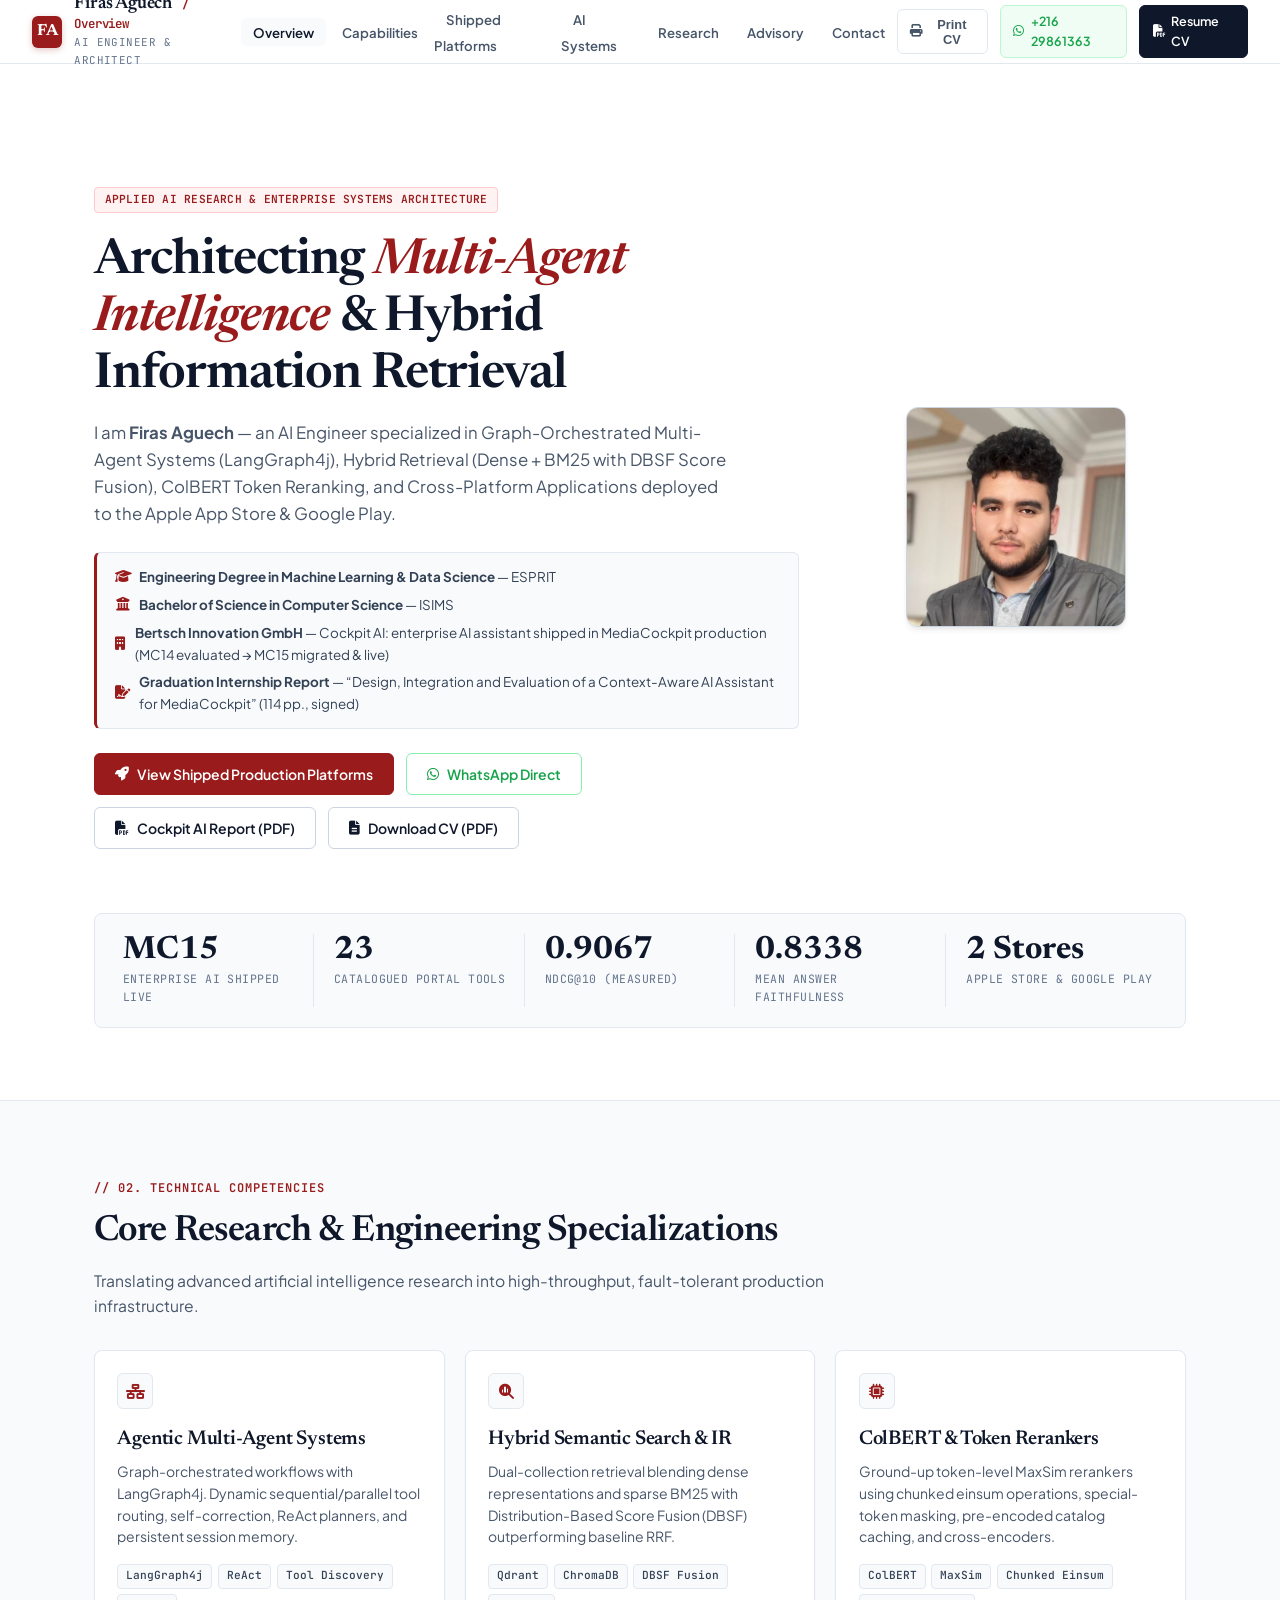
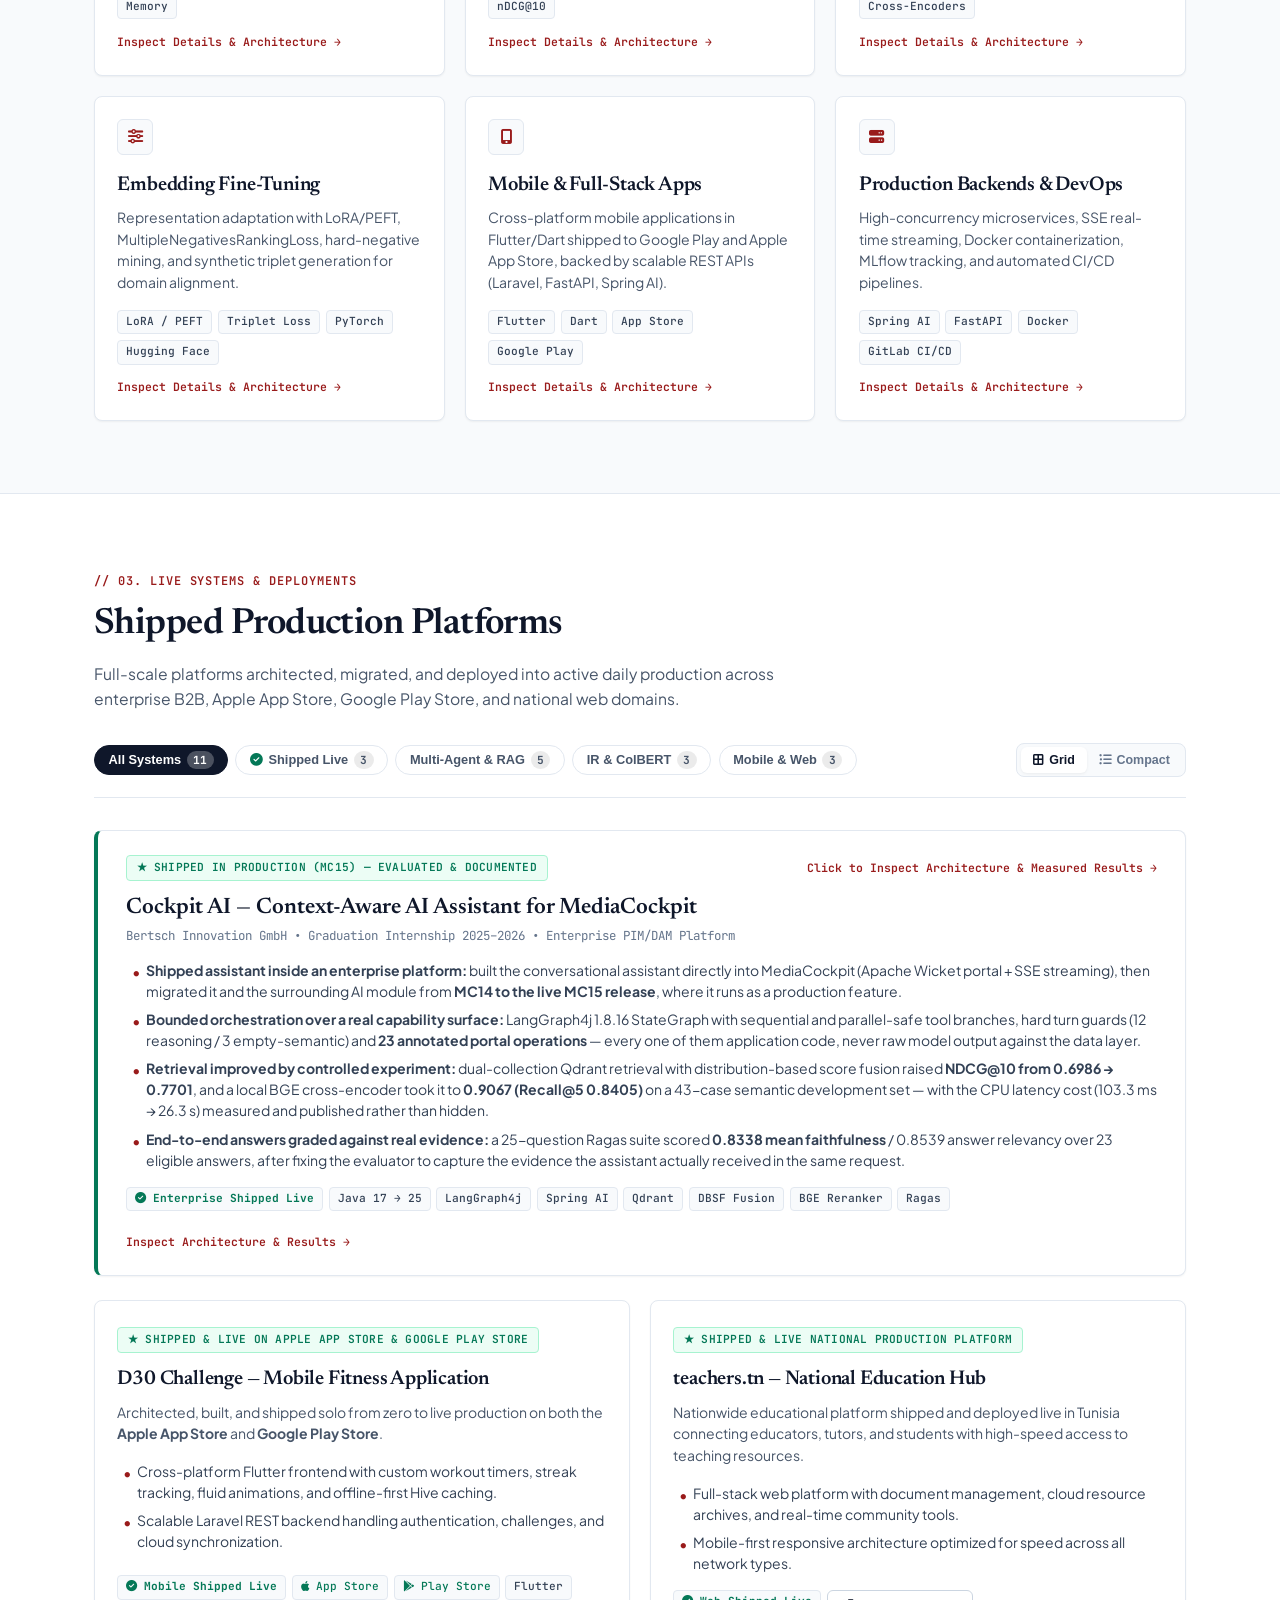
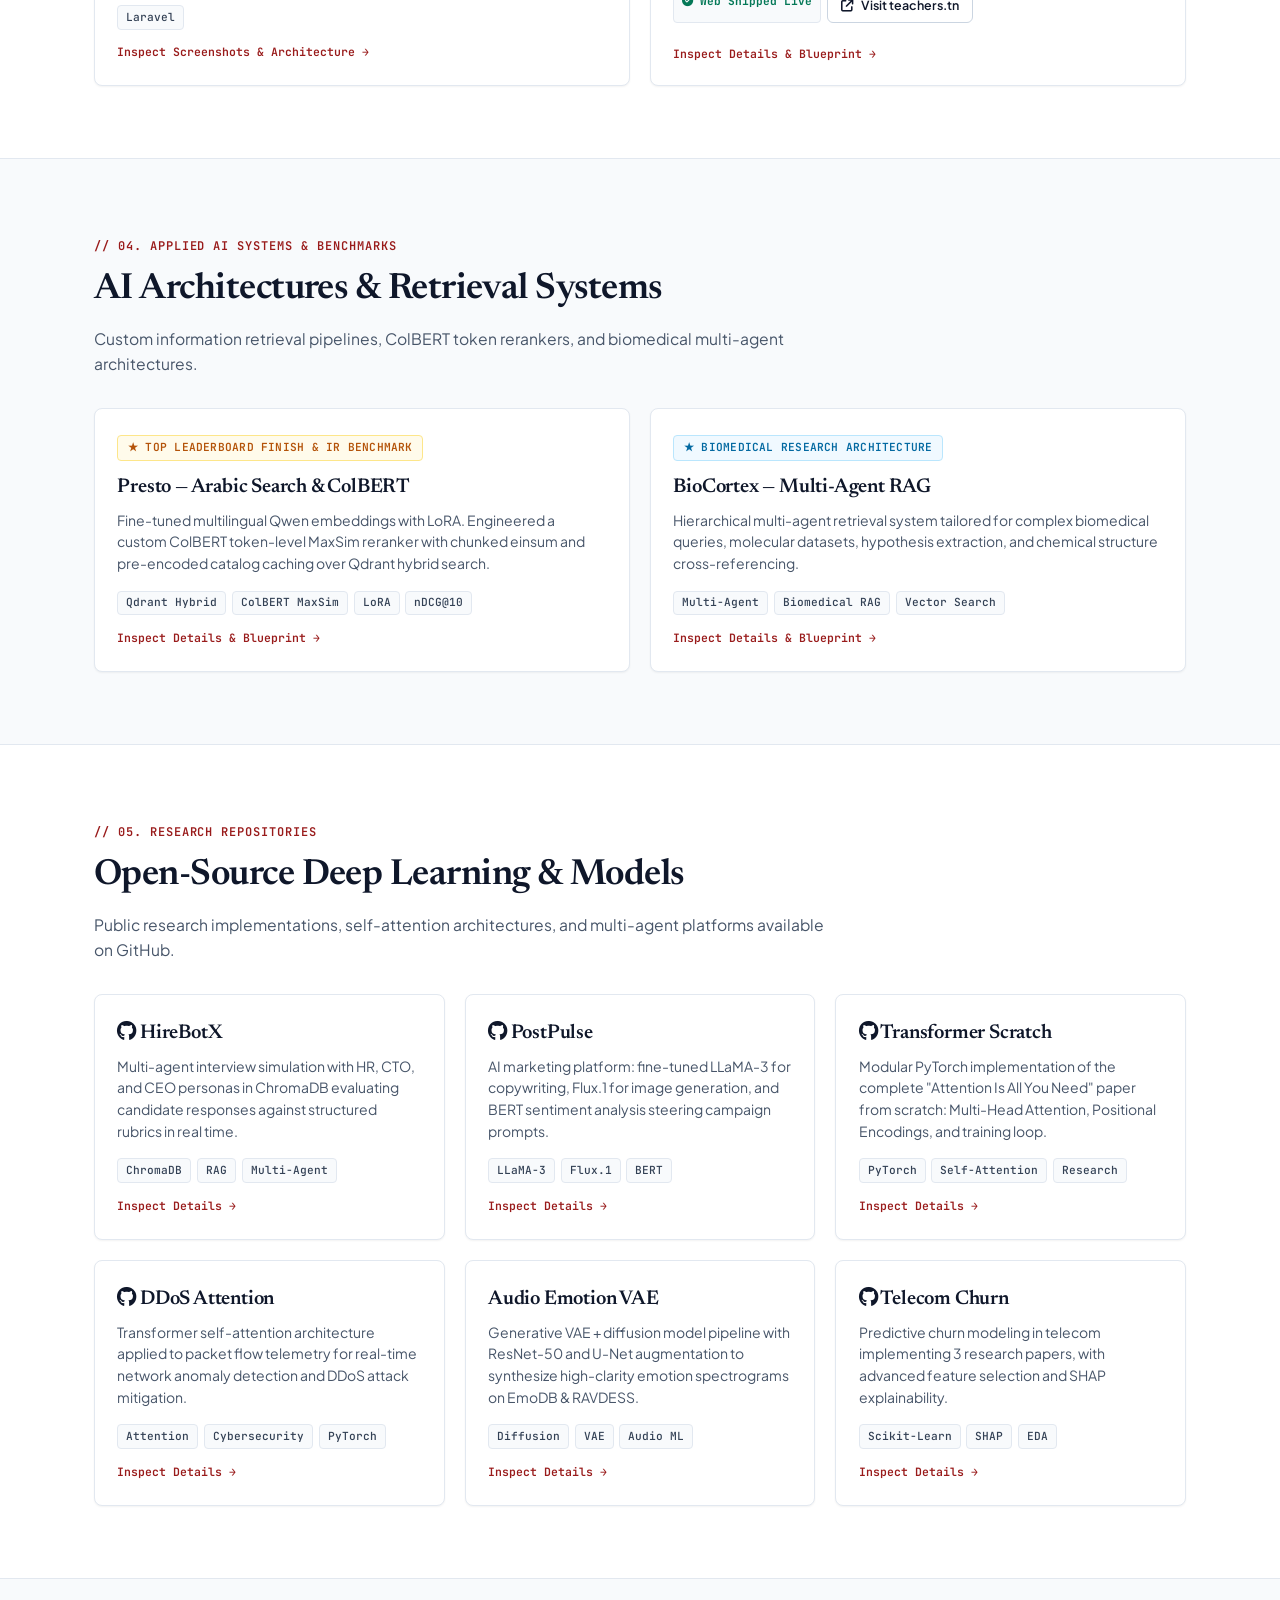
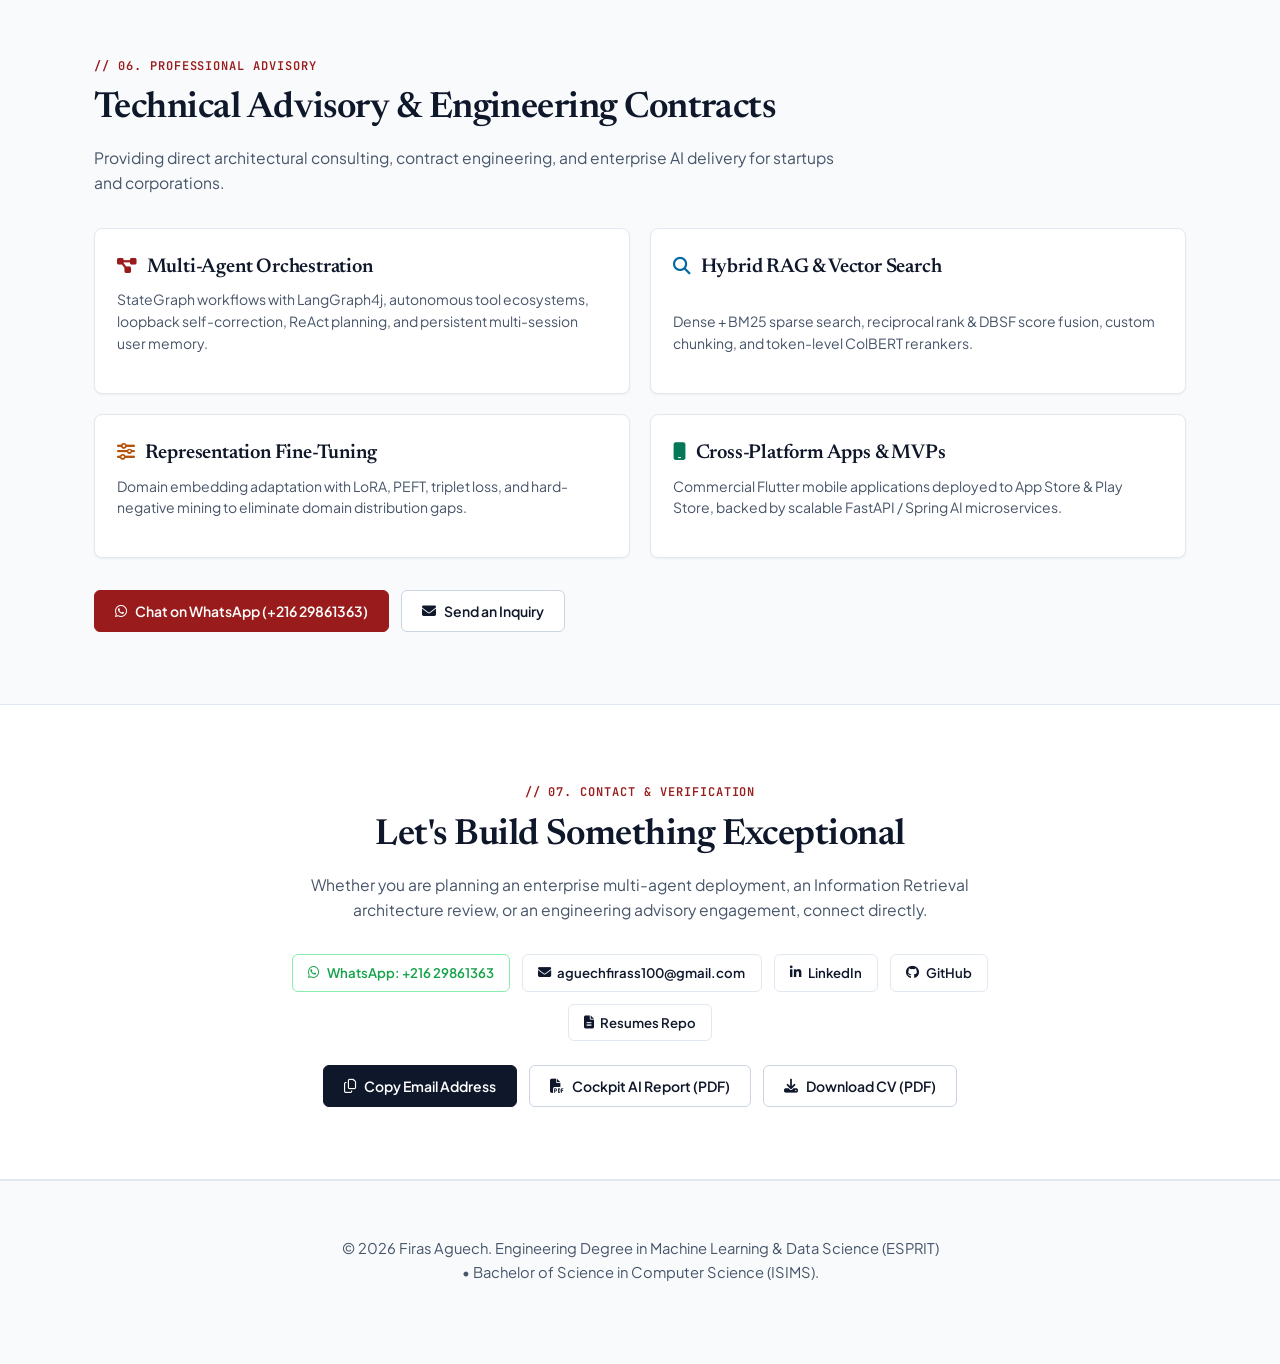
==== index.html @ 3d977f3e "Rebuild Cockpit AI case study from the signed graduation report Replace unsupported marketing claims" ====
<!DOCTYPE html>
<html lang="en">
<head>
  <meta charset="UTF-8">
  <meta name="viewport" content="width=device-width, initial-scale=1.0">
  <title>Firas Aguech — AI Engineer & System Architect | Machine Learning & RAG</title>
  <meta name="description" content="AI Engineer specialized in Graph-Orchestrated Multi-Agent Architectures (LangGraph4j), Dense + Sparse Hybrid Search with DBSF, ColBERT Token Reranking, and Production Mobile & Web Systems.">
  <link rel="icon" href="assets/img/me.jpg" type="image/jpeg">

  <!-- Typography: Newsreader (Editorial Serif), Plus Jakarta Sans (Clean Modern Sans), JetBrains Mono (Precision Code) -->
  <link rel="preconnect" href="https://fonts.googleapis.com">
  <link rel="preconnect" href="https://fonts.gstatic.com" crossorigin>
  <link href="https://fonts.googleapis.com/css2?family=JetBrains+Mono:wght@400;500;600;700&family=Newsreader:ital,opsz,wght@0,6..72,400;0,6..72,500;0,6..72,600;0,6..72,700;1,6..72,400;1,6..72,600&family=Plus+Jakarta+Sans:wght@400;500;600;700;800&display=swap" rel="stylesheet">

  <!-- Font Awesome Icons -->
  <link rel="stylesheet" href="https://cdnjs.cloudflare.com/ajax/libs/font-awesome/6.5.1/css/all.min.css">

  <style>
    :root {
      --bg-base: #ffffff;
      --bg-surface: #f8fafc;
      --bg-card: #ffffff;
      --bg-card-hover: #f1f5f9;
      --border-subtle: #e2e8f0;
      --border-strong: #cbd5e1;
      --accent-crimson: #991b1b;       /* Deep Crimson Accent */
      --accent-crimson-subtle: #fef2f2;
      --accent-gold: #b45309;          /* Scholarly Amber / Gold */
      --accent-gold-subtle: #fffbeb;
      --accent-blue: #0369a1;          /* Research Blue */
      --accent-blue-subtle: #f0f9ff;
      --accent-emerald: #047857;       /* Production Live Emerald */
      --accent-emerald-subtle: #ecfdf5;
      --whatsapp: #16a34a;
      --text-primary: #0f172a;         /* High-contrast deep slate */
      --text-secondary: #475569;
      --text-muted: #64748b;
      --text-dim: #94a3b8;
      --font-serif: 'Newsreader', Georgia, 'Times New Roman', serif;
      --font-sans: 'Plus Jakarta Sans', -apple-system, BlinkMacSystemFont, sans-serif;
      --font-mono: 'JetBrains Mono', monospace;
      --shadow-sm: 0 1px 2px 0 rgba(0, 0, 0, 0.05);
      --shadow-md: 0 4px 6px -1px rgba(0, 0, 0, 0.07), 0 2px 4px -1px rgba(0, 0, 0, 0.04);
      --shadow-lg: 0 10px 15px -3px rgba(0, 0, 0, 0.08), 0 4px 6px -2px rgba(0, 0, 0, 0.04);
      --shadow-modal: 0 25px 50px -12px rgba(0, 0, 0, 0.25);
    }

    /* Reset & Standard Professional Cursor */
    *, *::before, *::after {
      box-sizing: border-box;
      margin: 0;
      padding: 0;
    }

    html {
      scroll-behavior: smooth;
      background-color: var(--bg-base);
    }

    body {
      background-color: var(--bg-base);
      color: var(--text-primary);
      font-family: var(--font-sans);
      line-height: 1.6;
      -webkit-font-smoothing: antialiased;
      overflow-x: hidden;
    }

    /* Sticky Minimalist Institutional Header */
    .site-header {
      position: sticky;
      top: 0;
      left: 0;
      right: 0;
      height: 64px;
      z-index: 1000;
      background: rgba(255, 255, 255, 0.94);
      backdrop-filter: blur(12px);
      border-bottom: 1px solid var(--border-subtle);
      display: flex;
      align-items: center;
      justify-content: space-between;
      padding: 0 2rem;
    }

    .brand-link {
      display: flex;
      align-items: center;
      gap: 0.75rem;
      text-decoration: none;
      color: var(--text-primary);
    }

    .brand-crest {
      width: 32px;
      height: 32px;
      border-radius: 6px;
      background: var(--accent-crimson);
      color: #ffffff;
      display: flex;
      align-items: center;
      justify-content: center;
      font-family: var(--font-serif);
      font-weight: 700;
      font-size: 1rem;
      box-shadow: 0 2px 6px rgba(153, 27, 27, 0.25);
    }

    .brand-text {
      display: flex;
      flex-direction: column;
    }

    .brand-name {
      font-family: var(--font-serif);
      font-size: 1.15rem;
      font-weight: 600;
      color: var(--text-primary);
      letter-spacing: -0.01em;
      line-height: 1.1;
    }

    .brand-sub {
      font-family: var(--font-mono);
      font-size: 0.68rem;
      color: var(--text-muted);
      letter-spacing: 0.04em;
      text-transform: uppercase;
    }

    .site-nav {
      display: flex;
      align-items: center;
      gap: 0.25rem;
      list-style: none;
    }

    .nav-item a {
      color: var(--text-secondary);
      text-decoration: none;
      font-size: 0.825rem;
      font-weight: 600;
      padding: 0.35rem 0.75rem;
      border-radius: 6px;
      transition: all 0.15s ease;
    }

    .nav-item a:hover {
      color: var(--text-primary);
      background: var(--bg-surface);
    }

    .header-actions {
      display: flex;
      align-items: center;
      gap: 0.75rem;
    }

    .btn-header-wa {
      display: inline-flex;
      align-items: center;
      gap: 0.4rem;
      padding: 0.35rem 0.8rem;
      background: #f0fdf4;
      color: var(--whatsapp);
      border: 1px solid #bbf7d0;
      border-radius: 6px;
      font-size: 0.78rem;
      font-weight: 600;
      text-decoration: none;
      transition: all 0.15s ease;
    }

    .btn-header-wa:hover {
      background: var(--whatsapp);
      color: #ffffff;
    }

    .btn-header-cv {
      display: inline-flex;
      align-items: center;
      gap: 0.4rem;
      padding: 0.35rem 0.8rem;
      background: #0f172a;
      color: #ffffff;
      border: 1px solid #0f172a;
      border-radius: 6px;
      font-size: 0.78rem;
      font-weight: 600;
      text-decoration: none;
      transition: all 0.15s ease;
    }

    .btn-header-cv:hover {
      background: #1e293b;
    }

    /* Content Layout Container */
    .container {
      width: 100%;
      max-width: 1140px;
      margin: 0 auto;
      padding: 0 1.5rem;
    }

    .section-spacing {
      padding: 4.5rem 0;
      border-bottom: 1px solid var(--border-subtle);
    }

    /* Section Typography */
    .section-eyebrow {
      font-family: var(--font-mono);
      font-size: 0.75rem;
      font-weight: 600;
      color: var(--accent-crimson);
      text-transform: uppercase;
      letter-spacing: 0.08em;
      margin-bottom: 0.35rem;
      display: inline-block;
    }

    .section-title {
      font-family: var(--font-serif);
      font-size: 2.25rem;
      font-weight: 600;
      color: var(--text-primary);
      margin-bottom: 0.4rem;
      letter-spacing: -0.015em;
    }

    .section-desc {
      color: var(--text-secondary);
      font-size: 0.98rem;
      max-width: 740px;
      line-height: 1.6;
      margin-bottom: 2rem;
    }

    /* Buttons */
    .btn {
      display: inline-flex;
      align-items: center;
      gap: 0.5rem;
      padding: 0.55rem 1.25rem;
      border-radius: 6px;
      font-family: var(--font-sans);
      font-size: 0.875rem;
      font-weight: 600;
      text-decoration: none;
      cursor: pointer;
      transition: all 0.15s ease;
      border: 1px solid transparent;
    }

    .btn-primary {
      background: #0f172a;
      color: #ffffff;
      border-color: #0f172a;
    }

    .btn-primary:hover {
      background: #1e293b;
    }

    .btn-crimson {
      background: var(--accent-crimson);
      color: #ffffff;
      border-color: var(--accent-crimson);
    }

    .btn-crimson:hover {
      background: #7f1d1d;
    }

    .btn-outline {
      background: #ffffff;
      color: var(--text-primary);
      border-color: var(--border-strong);
    }

    .btn-outline:hover {
      background: var(--bg-surface);
      border-color: #94a3b8;
    }

    /* Badges */
    .badge {
      display: inline-flex;
      align-items: center;
      gap: 0.35rem;
      padding: 0.2rem 0.6rem;
      border-radius: 4px;
      font-family: var(--font-mono);
      font-size: 0.7rem;
      font-weight: 600;
      letter-spacing: 0.02em;
    }

    .badge-emerald {
      background: var(--accent-emerald-subtle);
      color: var(--accent-emerald);
      border: 1px solid #a7f3d0;
    }

    .badge-crimson {
      background: var(--accent-crimson-subtle);
      color: var(--accent-crimson);
      border: 1px solid #fecaca;
    }

    .badge-gold {
      background: var(--accent-gold-subtle);
      color: var(--accent-gold);
      border: 1px solid #fde68a;
    }

    .badge-blue {
      background: var(--accent-blue-subtle);
      color: var(--accent-blue);
      border: 1px solid #bae6fd;
    }

    /* Pills / Tags */
    .pill-list {
      display: flex;
      flex-wrap: wrap;
      gap: 0.35rem;
    }

    .pill {
      font-family: var(--font-mono);
      font-size: 0.7rem;
      font-weight: 500;
      padding: 0.15rem 0.5rem;
      background: var(--bg-surface);
      border: 1px solid var(--border-subtle);
      border-radius: 4px;
      color: #334155;
    }

    /* Hero Section */
    .hero-grid {
      display: grid;
      grid-template-columns: 1.35fr 0.65fr;
      gap: 3rem;
      align-items: center;
      padding: 3rem 0 2rem;
    }

    .hero-h1 {
      font-family: var(--font-serif);
      font-size: 3.1rem;
      font-weight: 600;
      color: var(--text-primary);
      line-height: 1.15;
      letter-spacing: -0.02em;
      margin: 0.75rem 0 1rem;
    }

    .hero-h1 .serif-accent {
      color: var(--accent-crimson);
      font-style: italic;
    }

    .hero-lead {
      color: var(--text-secondary);
      font-size: 1.05rem;
      line-height: 1.6;
      margin-bottom: 1.5rem;
      max-width: 640px;
    }

    .credentials-card {
      background: var(--bg-surface);
      border: 1px solid var(--border-subtle);
      border-left: 3px solid var(--accent-crimson);
      border-radius: 6px;
      padding: 0.85rem 1.15rem;
      margin-bottom: 1.5rem;
      display: flex;
      flex-direction: column;
      gap: 0.4rem;
    }

    .credential-row {
      display: flex;
      align-items: center;
      gap: 0.6rem;
      font-size: 0.84rem;
      color: #334155;
    }

    .credential-row i {
      color: var(--accent-crimson);
      width: 14px;
      text-align: center;
    }

    .hero-avatar-box {
      width: 220px;
      height: 220px;
      margin: 0 auto;
      border-radius: 12px;
      overflow: hidden;
      border: 1px solid var(--border-strong);
      box-shadow: var(--shadow-md);
      background: var(--bg-surface);
    }

    .hero-avatar-img {
      width: 100%;
      height: 100%;
      object-fit: cover;
    }

    /* Stats Dashboard */
    .stats-dashboard {
      display: grid;
      grid-template-columns: repeat(5, 1fr);
      gap: 1.25rem;
      background: var(--bg-surface);
      border: 1px solid var(--border-subtle);
      border-radius: 8px;
      padding: 1.25rem 1.75rem;
      margin-top: 2rem;
    }

    .stat-item {
      border-right: 1px solid var(--border-subtle);
      padding-right: 1rem;
    }

    .stat-item:last-child {
      border-right: none;
      padding-right: 0;
    }

    .stat-number {
      font-family: var(--font-serif);
      font-size: 2rem;
      font-weight: 700;
      color: var(--text-primary);
      line-height: 1;
      margin-bottom: 0.25rem;
    }

    .stat-label {
      font-family: var(--font-mono);
      font-size: 0.72rem;
      color: var(--text-muted);
      text-transform: uppercase;
      letter-spacing: 0.04em;
    }

    /* Grids */
    .grid-3 {
      display: grid;
      grid-template-columns: repeat(3, 1fr);
      gap: 1.25rem;
    }

    .grid-2 {
      display: grid;
      grid-template-columns: repeat(2, 1fr);
      gap: 1.25rem;
    }

    /* Cards */
    .card {
      background: var(--bg-card);
      border: 1px solid var(--border-subtle);
      border-radius: 8px;
      padding: 1.4rem;
      box-shadow: var(--shadow-sm);
      display: flex;
      flex-direction: column;
      justify-content: space-between;
      transition: border-color 0.15s ease, box-shadow 0.15s ease;
    }

    .card.interactive {
      cursor: pointer;
    }

    .card.interactive:hover {
      border-color: var(--border-strong);
      box-shadow: var(--shadow-md);
    }

    .card-icon {
      width: 36px;
      height: 36px;
      border-radius: 6px;
      background: var(--bg-surface);
      border: 1px solid var(--border-subtle);
      color: var(--accent-crimson);
      display: flex;
      align-items: center;
      justify-content: center;
      font-size: 0.95rem;
      margin-bottom: 0.85rem;
    }

    .card-title {
      font-family: var(--font-serif);
      font-size: 1.25rem;
      font-weight: 600;
      color: var(--text-primary);
      margin-bottom: 0.4rem;
      letter-spacing: -0.01em;
    }

    .card-desc {
      color: var(--text-secondary);
      font-size: 0.875rem;
      line-height: 1.55;
      margin-bottom: 1rem;
    }

    .card-link-prompt {
      display: inline-flex;
      align-items: center;
      gap: 0.35rem;
      font-family: var(--font-mono);
      font-size: 0.72rem;
      font-weight: 600;
      color: var(--accent-crimson);
      margin-top: 0.85rem;
    }

    /* Enterprise Flagship Banner Card */
    .banner-card {
      background: var(--bg-card);
      border: 1px solid var(--border-subtle);
      border-left: 4px solid var(--accent-emerald);
      border-radius: 8px;
      padding: 1.5rem 1.75rem;
      box-shadow: var(--shadow-sm);
      margin-bottom: 1.5rem;
      transition: border-color 0.15s ease, box-shadow 0.15s ease;
    }

    .banner-card.interactive {
      cursor: pointer;
    }

    .banner-card.interactive:hover {
      border-color: var(--border-strong);
      border-left-color: var(--accent-emerald);
      box-shadow: var(--shadow-md);
    }

    .banner-header-row {
      display: flex;
      align-items: center;
      justify-content: space-between;
      flex-wrap: wrap;
      gap: 0.75rem;
      margin-bottom: 0.6rem;
    }

    .banner-h3 {
      font-family: var(--font-serif);
      font-size: 1.4rem;
      font-weight: 600;
      color: var(--text-primary);
    }

    .banner-sub {
      font-family: var(--font-mono);
      font-size: 0.78rem;
      color: var(--text-muted);
      margin-bottom: 0.85rem;
    }

    .bullet-list {
      list-style: none;
      display: flex;
      flex-direction: column;
      gap: 0.45rem;
    }

    .bullet-list li {
      position: relative;
      padding-left: 1.25rem;
      font-size: 0.875rem;
      color: #334155;
      line-height: 1.5;
    }

    .bullet-list li::before {
      content: "•";
      position: absolute;
      left: 0.35rem;
      color: var(--accent-crimson);
      font-size: 1rem;
    }

    /* Modal Backdrop & Dialog (Minimalist Clean White) */
    .modal-backdrop {
      position: fixed;
      inset: 0;
      background: rgba(15, 23, 42, 0.5);
      backdrop-filter: blur(4px);
      z-index: 10000;
      display: flex;
      align-items: center;
      justify-content: center;
      padding: 1.5rem;
      opacity: 0;
      visibility: hidden;
      pointer-events: none;
      transition: opacity 0.2s ease, visibility 0.2s;
    }

    .modal-backdrop.active {
      opacity: 1;
      visibility: visible;
      pointer-events: auto;
    }

    .modal-dialog {
      width: 100%;
      max-width: 860px;
      max-height: 88vh;
      background: #ffffff;
      border: 1px solid var(--border-strong);
      border-radius: 10px;
      box-shadow: var(--shadow-modal);
      display: flex;
      flex-direction: column;
      overflow: hidden;
      transform: scale(0.98);
      transition: transform 0.2s ease;
    }

    .modal-backdrop.active .modal-dialog {
      transform: scale(1);
    }

    .modal-header {
      padding: 1.25rem 1.75rem;
      background: var(--bg-surface);
      border-bottom: 1px solid var(--border-subtle);
      display: flex;
      align-items: flex-start;
      justify-content: space-between;
      gap: 1rem;
    }

    .modal-title {
      font-family: var(--font-serif);
      font-size: 1.5rem;
      font-weight: 600;
      color: var(--text-primary);
      line-height: 1.25;
    }

    .modal-subtitle {
      font-family: var(--font-mono);
      font-size: 0.78rem;
      color: var(--text-muted);
      margin-top: 0.25rem;
    }

    .modal-close-btn {
      width: 32px;
      height: 32px;
      border-radius: 6px;
      background: #ffffff;
      border: 1px solid var(--border-subtle);
      color: var(--text-muted);
      display: flex;
      align-items: center;
      justify-content: center;
      font-size: 1rem;
      cursor: pointer;
      transition: all 0.15s ease;
      flex-shrink: 0;
    }

    .modal-close-btn:hover {
      color: var(--text-primary);
      border-color: var(--border-strong);
    }

    .modal-body {
      padding: 1.75rem;
      overflow-y: auto;
      display: flex;
      flex-direction: column;
      gap: 1.5rem;
    }

    .modal-metrics-grid {
      display: grid;
      grid-template-columns: repeat(auto-fit, minmax(130px, 1fr));
      gap: 0.75rem;
    }

    .modal-metric-card {
      background: var(--bg-surface);
      border: 1px solid var(--border-subtle);
      border-radius: 6px;
      padding: 0.75rem 1rem;
      text-align: center;
    }

    .modal-metric-num {
      font-family: var(--font-serif);
      font-size: 1.6rem;
      font-weight: 700;
      color: var(--accent-crimson);
      margin-bottom: 0.1rem;
    }

    .modal-metric-label {
      font-family: var(--font-mono);
      font-size: 0.68rem;
      color: var(--text-muted);
      text-transform: uppercase;
      letter-spacing: 0.04em;
    }

    .modal-box {
      background: var(--bg-surface);
      border: 1px solid var(--border-subtle);
      border-radius: 6px;
      padding: 1.25rem 1.4rem;
    }

    .modal-h4 {
      font-family: var(--font-serif);
      font-size: 1.15rem;
      font-weight: 600;
      color: var(--text-primary);
      margin-bottom: 0.6rem;
      display: flex;
      align-items: center;
      gap: 0.5rem;
    }

    .modal-gallery-grid {
      display: grid;
      grid-template-columns: repeat(auto-fit, minmax(230px, 1fr));
      gap: 0.85rem;
    }

    .proto-image-card {
      background: #ffffff;
      border: 1px dashed var(--border-strong);
      border-radius: 6px;
      padding: 1rem;
      display: flex;
      flex-direction: column;
      align-items: center;
      text-align: center;
      cursor: pointer;
      transition: border-color 0.15s ease, background-color 0.15s ease;
    }

    .proto-image-card:hover {
      border-color: var(--accent-crimson);
      background: var(--bg-surface);
    }

    .proto-img-frame {
      width: 100%;
      height: 95px;
      background: var(--bg-surface);
      border: 1px solid var(--border-subtle);
      border-radius: 4px;
      display: flex;
      flex-direction: column;
      align-items: center;
      justify-content: center;
      gap: 0.4rem;
      margin-bottom: 0.6rem;
    }

    .proto-img-icon {
      font-size: 1.5rem;
      color: var(--accent-crimson);
    }

    .proto-img-title {
      font-family: var(--font-serif);
      font-size: 0.95rem;
      font-weight: 600;
      color: var(--text-primary);
      margin-bottom: 0.2rem;
    }

    .proto-img-desc {
      font-size: 0.76rem;
      color: var(--text-secondary);
      line-height: 1.45;
    }

    /* Real artifact gallery cards (shipped figures & screenshots) */
    .artifact-card {
      background: #ffffff;
      border: 1px solid var(--border-subtle);
      border-radius: 6px;
      padding: 0.75rem;
      display: flex;
      flex-direction: column;
      cursor: pointer;
      transition: border-color 0.15s ease, box-shadow 0.15s ease, transform 0.15s ease;
    }

    .artifact-card:hover {
      border-color: var(--accent-crimson);
      box-shadow: var(--shadow-md);
      transform: translateY(-2px);
    }

    .artifact-thumb {
      width: 100%;
      height: 150px;
      background: var(--bg-surface);
      border: 1px solid var(--border-subtle);
      border-radius: 4px;
      overflow: hidden;
      display: flex;
      align-items: center;
      justify-content: center;
      margin-bottom: 0.6rem;
    }

    .artifact-thumb img {
      width: 100%;
      height: 100%;
      object-fit: contain;
      object-position: top center;
      background: #ffffff;
    }

    .artifact-thumb.is-shot img {
      object-fit: cover;
      object-position: top center;
    }

    .artifact-kind {
      display: inline-block;
      font-family: var(--font-mono);
      font-size: 0.6rem;
      letter-spacing: 0.06em;
      text-transform: uppercase;
      color: var(--accent-emerald);
      border: 1px solid var(--accent-emerald);
      border-radius: 3px;
      padding: 0.05rem 0.35rem;
      margin-bottom: 0.4rem;
      align-self: flex-start;
    }

    .artifact-card .proto-img-title {
      font-size: 0.88rem;
    }

    .gallery-group-label {
      grid-column: 1 / -1;
      font-family: var(--font-mono);
      font-size: 0.66rem;
      letter-spacing: 0.1em;
      text-transform: uppercase;
      color: var(--text-muted);
      border-bottom: 1px solid var(--border-subtle);
      padding-bottom: 0.3rem;
      margin-top: 0.4rem;
    }

    /* Engagement context table */
    .case-meta-grid {
      display: grid;
      grid-template-columns: repeat(auto-fit, minmax(240px, 1fr));
      gap: 0.6rem;
    }

    .case-meta-item {
      background: #ffffff;
      border: 1px solid var(--border-subtle);
      border-left: 3px solid var(--accent-blue);
      border-radius: 4px;
      padding: 0.6rem 0.75rem;
    }

    .case-meta-item dt {
      font-family: var(--font-mono);
      font-size: 0.63rem;
      letter-spacing: 0.07em;
      text-transform: uppercase;
      color: var(--text-muted);
      margin-bottom: 0.2rem;
    }

    .case-meta-item dd {
      margin: 0;
      font-size: 0.82rem;
      color: var(--text-primary);
      line-height: 1.45;
    }

    /* Measured results table */
    .evidence-table {
      width: 100%;
      border-collapse: collapse;
      font-size: 0.78rem;
      background: #ffffff;
    }

    .evidence-table th,
    .evidence-table td {
      border: 1px solid var(--border-subtle);
      padding: 0.45rem 0.6rem;
      text-align: left;
      vertical-align: top;
    }

    .evidence-table thead th {
      background: var(--bg-surface);
      font-family: var(--font-mono);
      font-size: 0.64rem;
      letter-spacing: 0.05em;
      text-transform: uppercase;
      color: var(--text-secondary);
    }

    .evidence-table tbody tr:nth-child(even) {
      background: var(--bg-surface);
    }

    .evidence-table .num {
      font-family: var(--font-mono);
      white-space: nowrap;
      color: var(--accent-crimson);
      font-weight: 600;
    }

    .evidence-table tbody tr.is-best {
      background: var(--accent-emerald-subtle);
    }

    .evidence-table tbody tr.is-best .num {
      color: var(--accent-emerald);
    }

    .evidence-table .up {
      color: var(--accent-emerald);
      font-weight: 700;
    }

    .evidence-table .down {
      color: var(--accent-gold);
      font-weight: 700;
    }

    .evidence-note {
      font-size: 0.74rem;
      color: var(--text-muted);
      font-family: var(--font-mono);
      margin-top: 0.5rem;
      line-height: 1.5;
    }

    /* Trade-offs / open limits */
    .tradeoff-list {
      list-style: none;
      padding: 0;
      margin: 0;
      display: flex;
      flex-direction: column;
      gap: 0.55rem;
    }

    .tradeoff-list li {
      background: #ffffff;
      border: 1px solid var(--border-subtle);
      border-left: 3px solid var(--accent-gold);
      border-radius: 4px;
      padding: 0.55rem 0.7rem;
      font-size: 0.8rem;
      line-height: 1.5;
      color: var(--text-secondary);
    }

    .tradeoff-list li strong {
      color: var(--text-primary);
    }

    .modal-actions-row {
      display: flex;
      flex-wrap: wrap;
      gap: 0.75rem;
      align-items: center;
      padding-top: 0.5rem;
      border-top: 1px solid var(--border-subtle);
    }

    /* Lightbox Modal for Blueprint Previews */
    .lightbox-backdrop {
      position: fixed;
      inset: 0;
      background: rgba(15, 23, 42, 0.65);
      backdrop-filter: blur(4px);
      z-index: 11000;
      display: flex;
      align-items: center;
      justify-content: center;
      padding: 1.5rem;
      opacity: 0;
      visibility: hidden;
      pointer-events: none;
      transition: opacity 0.2s ease, visibility 0.2s;
    }

    .lightbox-backdrop.active {
      opacity: 1;
      visibility: visible;
      pointer-events: auto;
    }

    .lightbox-dialog {
      width: 100%;
      max-width: 650px;
      background: #ffffff;
      border: 1px solid var(--border-strong);
      border-radius: 10px;
      box-shadow: var(--shadow-modal);
      padding: 1.5rem;
      display: flex;
      flex-direction: column;
      gap: 1rem;
    }

    .lightbox-placeholder {
      width: 100%;
      height: 240px;
      background: var(--bg-surface);
      border: 1px dashed var(--border-strong);
      border-radius: 6px;
      display: flex;
      flex-direction: column;
      align-items: center;
      justify-content: center;
      text-align: center;
      padding: 1.5rem;
      gap: 0.65rem;
    }

    /* Lightbox media for shipped artifacts */
    .lightbox-media {
      width: 100%;
      max-height: 68vh;
      overflow: auto;
      background: var(--bg-surface);
      border: 1px solid var(--border-subtle);
      border-radius: 6px;
      padding: 0.5rem;
      text-align: center;
    }

    .lightbox-media img {
      max-width: 100%;
      height: auto;
      display: block;
      margin: 0 auto;
      background: #ffffff;
    }

    /* Toast Notification */
    #copy-toast {
      visibility: hidden;
      background: #0f172a;
      color: #ffffff;
      box-shadow: var(--shadow-lg);
      text-align: center;
      border-radius: 6px;
      padding: 10px 18px;
      position: fixed;
      z-index: 12000;
      bottom: 25px;
      left: 50%;
      transform: translateX(-50%);
      font-family: var(--font-mono);
      font-size: 0.8rem;
      font-weight: 500;
      opacity: 0;
      transition: opacity 0.2s ease, visibility 0.2s;
    }

    #copy-toast.show {
      visibility: visible;
      opacity: 1;
    }

    /* Footer */
    .site-footer {
      padding: 3.5rem 0;
      background: var(--bg-surface);
      border-top: 1px solid var(--border-subtle);
      text-align: center;
    }

    .footer-bio {
      color: var(--text-secondary);
      font-size: 0.92rem;
      max-width: 600px;
      margin: 0 auto 1.5rem;
    }

    .social-links {
      display: flex;
      justify-content: center;
      flex-wrap: wrap;
      gap: 0.75rem;
      margin-bottom: 1.5rem;
    }

    .social-btn {
      display: inline-flex;
      align-items: center;
      gap: 0.4rem;
      padding: 0.45rem 0.95rem;
      background: #ffffff;
      border: 1px solid var(--border-subtle);
      border-radius: 6px;
      color: var(--text-primary);
      text-decoration: none;
      font-size: 0.825rem;
      font-weight: 600;
      transition: all 0.15s ease;
    }

    .social-btn:hover {
      border-color: var(--border-strong);
      background: var(--bg-surface);
    }

    /* Responsive */
    @media (max-width: 1024px) {
      .hero-grid { grid-template-columns: 1fr; text-align: center; gap: 2rem; }
      .hero-lead { margin: 0 auto 1.5rem; }
      .credentials-card { text-align: left; max-width: 500px; margin: 0 auto 1.5rem; }
      .grid-3 { grid-template-columns: repeat(2, 1fr); }
      .site-nav { display: none; }
    }

    @media (max-width: 640px) {
      .hero-h1 { font-size: 2.2rem; }
      .grid-3, .grid-2 { grid-template-columns: 1fr; }
      .stats-dashboard { grid-template-columns: repeat(2, 1fr); }
      .stat-item { border-right: none; border-bottom: 1px solid var(--border-subtle); padding-bottom: 0.75rem; }
      .stat-item:nth-child(odd):not(:last-child) { border-bottom: 1px solid var(--border-subtle); }
      .stat-item:nth-child(5) { grid-column: 1 / -1; border-bottom: none; }
      .site-header { padding: 0 1rem; }
      .modal-dialog { max-height: 94vh; }
      .modal-header { padding: 1rem 1.25rem; }
      .modal-body { padding: 1.25rem 1rem; }
    }
  
    /* Accessible Focus Rings (WCAG 2.2 AA) */
    :focus-visible {
      outline: 2px solid var(--accent-crimson);
      outline-offset: 3px;
    }

    /* Hairline Scroll Progress Bar */
    #scroll-progress-bar {
      position: fixed;
      top: 64px;
      left: 0;
      height: 2.5px;
      background: var(--accent-crimson);
      width: 0%;
      z-index: 999;
      transition: width 0.08s linear;
      pointer-events: none;
    }

    /* Dynamic Header Breadcrumb */
    .header-crumb {
      font-family: var(--font-mono);
      font-size: 0.78rem;
      color: var(--accent-crimson);
      font-weight: 600;
      margin-left: 0.4rem;
      transition: opacity 0.2s ease, transform 0.2s ease;
      letter-spacing: -0.2px;
    }

    /* Header Print Button */
    .btn-header-print {
      display: inline-flex;
      align-items: center;
      gap: 0.35rem;
      padding: 0.4rem 0.75rem;
      background: transparent;
      border: 1px solid var(--border-subtle);
      border-radius: 6px;
      font-size: 0.8rem;
      font-weight: 600;
      color: var(--text-secondary);
      cursor: pointer;
      text-decoration: none;
      transition: all 0.15s ease;
    }
    .btn-header-print:hover {
      background: var(--bg-surface);
      border-color: var(--border-strong);
      color: var(--text-primary);
    }

    /* Mobile Menu Toggle & Slide-Down Drawer */
    .mobile-menu-toggle {
      display: none;
      background: transparent;
      border: 1px solid var(--border-subtle);
      border-radius: 6px;
      padding: 0.45rem 0.75rem;
      color: var(--text-primary);
      font-size: 1.15rem;
      cursor: pointer;
      align-items: center;
      justify-content: center;
      transition: all 0.15s ease;
    }
    .mobile-menu-toggle:hover {
      background: var(--bg-surface);
      border-color: var(--border-strong);
    }
    .mobile-nav-drawer {
      position: fixed;
      top: 64px;
      left: 0;
      right: 0;
      background: #ffffff;
      border-bottom: 1px solid var(--border-strong);
      box-shadow: 0 15px 30px rgba(15, 23, 42, 0.08);
      z-index: 998;
      max-height: 0;
      overflow: hidden;
      opacity: 0;
      transition: max-height 0.3s cubic-bezier(0.16, 1, 0.3, 1), opacity 0.2s ease;
    }
    .mobile-nav-drawer.open {
      max-height: 520px;
      opacity: 1;
    }
    .mobile-nav-content {
      padding: 1.25rem 1.5rem 1.5rem;
      display: flex;
      flex-direction: column;
      gap: 0.5rem;
    }
    .mobile-nav-content a {
      text-decoration: none;
      color: var(--text-primary);
      font-weight: 600;
      font-size: 1rem;
      padding: 0.6rem 0.5rem;
      border-radius: 6px;
      transition: background-color 0.15s ease, color 0.15s ease;
    }
    .mobile-nav-content a:hover {
      background: var(--bg-surface);
      color: var(--accent-crimson);
    }
    .mobile-nav-actions {
      margin-top: 1rem;
      padding-top: 1rem;
      border-top: 1px solid var(--border-subtle);
      display: flex;
      flex-direction: column;
      gap: 0.6rem;
    }

    /* Floating Back-to-Top Button */
    .back-to-top-btn {
      position: fixed;
      bottom: 2rem;
      right: 2rem;
      background: #ffffff;
      border: 1px solid var(--border-strong);
      color: var(--text-primary);
      width: 44px;
      height: 44px;
      border-radius: 8px;
      display: flex;
      flex-direction: column;
      align-items: center;
      justify-content: center;
      cursor: pointer;
      z-index: 900;
      box-shadow: 0 4px 14px rgba(15, 23, 42, 0.08);
      opacity: 0;
      visibility: hidden;
      transform: translateY(12px);
      transition: opacity 0.25s ease, transform 0.25s ease, visibility 0.25s, border-color 0.15s, background-color 0.15s;
    }
    .back-to-top-btn.visible {
      opacity: 1;
      visibility: visible;
      transform: translateY(0);
    }
    .back-to-top-btn:hover {
      background: var(--bg-surface);
      border-color: var(--accent-crimson);
      color: var(--accent-crimson);
      transform: translateY(-2px);
    }
    .back-to-top-btn .top-label {
      font-family: var(--font-mono);
      font-size: 0.55rem;
      font-weight: 700;
      margin-top: 1px;
      letter-spacing: 0.5px;
    }

    /* Project Control Bar (Filter Pills & View Switcher) */
    .project-control-bar {
      display: flex;
      justify-content: space-between;
      align-items: center;
      flex-wrap: wrap;
      gap: 1rem;
      margin-top: 1.5rem;
      margin-bottom: 2rem;
      padding-bottom: 1.25rem;
      border-bottom: 1px solid var(--border-subtle);
    }
    .filter-pills {
      display: flex;
      align-items: center;
      flex-wrap: wrap;
      gap: 0.45rem;
    }
    .filter-pill {
      background: var(--bg-card);
      border: 1px solid var(--border-subtle);
      border-radius: 9999px;
      padding: 0.35rem 0.85rem;
      font-size: 0.8rem;
      font-weight: 600;
      color: var(--text-secondary);
      cursor: pointer;
      display: inline-flex;
      align-items: center;
      gap: 0.35rem;
      transition: all 0.15s ease;
    }
    .filter-pill:hover {
      background: var(--bg-surface);
      border-color: var(--border-strong);
      color: var(--text-primary);
    }
    .filter-pill.active {
      background: var(--text-primary);
      color: #ffffff;
      border-color: var(--text-primary);
    }
    .filter-pill .filter-count {
      font-family: var(--font-mono);
      font-size: 0.7rem;
      padding: 0.1rem 0.4rem;
      border-radius: 9999px;
      background: rgba(0, 0, 0, 0.08);
      font-weight: 700;
    }
    .filter-pill.active .filter-count {
      background: rgba(255, 255, 255, 0.25);
      color: #ffffff;
    }
    .view-switcher {
      display: inline-flex;
      background: var(--bg-surface);
      border: 1px solid var(--border-subtle);
      border-radius: 8px;
      padding: 0.2rem;
    }
    .view-btn {
      background: transparent;
      border: none;
      padding: 0.35rem 0.75rem;
      font-size: 0.78rem;
      font-weight: 600;
      color: var(--text-muted);
      cursor: pointer;
      border-radius: 6px;
      display: inline-flex;
      align-items: center;
      gap: 0.35rem;
      transition: all 0.15s ease;
    }
    .view-btn.active {
      background: #ffffff;
      color: var(--text-primary);
      box-shadow: 0 1px 3px rgba(0,0,0,0.06);
    }

    /* Modal Navigation Actions (Prev / Next / Counter) */
    .modal-header-actions {
      display: flex;
      align-items: center;
      gap: 0.75rem;
    }
    .modal-nav-group {
      display: inline-flex;
      align-items: center;
      border: 1px solid var(--border-subtle);
      border-radius: 6px;
      background: var(--bg-surface);
      padding: 0.15rem;
    }
    .modal-nav-btn {
      background: transparent;
      border: none;
      padding: 0.35rem 0.6rem;
      font-size: 0.82rem;
      color: var(--text-secondary);
      cursor: pointer;
      border-radius: 4px;
      transition: all 0.12s ease;
      display: flex;
      align-items: center;
      justify-content: center;
    }
    .modal-nav-btn:hover {
      background: #ffffff;
      color: var(--accent-crimson);
      box-shadow: var(--shadow-sm);
    }
    .modal-project-counter {
      font-family: var(--font-mono);
      font-size: 0.72rem;
      color: var(--text-muted);
      padding: 0 0.5rem;
      font-weight: 600;
    }

    /* Compact View Mode Styling */
    .view-mode-compact .grid-2,
    .view-mode-compact .grid-3 {
      display: flex !important;
      flex-direction: column !important;
      gap: 0.75rem !important;
    }
    .view-mode-compact .card {
      flex-direction: row !important;
      align-items: center !important;
      justify-content: space-between !important;
      padding: 1rem 1.25rem !important;
    }
    .view-mode-compact .card-desc,
    .view-mode-compact .card-icon,
    .view-mode-compact .card .bullet-list {
      display: none !important;
    }
    .view-mode-compact .card-title {
      margin-bottom: 0.25rem !important;
      font-size: 0.98rem !important;
    }
    .view-mode-compact .banner-card {
      padding: 1.25rem 1.5rem !important;
    }
    .view-mode-compact .banner-card .bullet-list {
      display: none !important;
    }

    /* Print Stylesheet (Executive Clean Résumé Format) */
    @media print {
      .site-header,
      .header-actions,
      .mobile-menu-toggle,
      .mobile-nav-drawer,
      .back-to-top-btn,
      #scroll-progress-bar,
      .project-control-bar,
      .modal-backdrop,
      .lightbox-backdrop,
      #copy-toast,
      .card-link-prompt,
      .btn,
      .social-links {
        display: none !important;
      }
      body {
        background: #ffffff !important;
        color: #000000 !important;
        font-size: 11pt !important;
        line-height: 1.4 !important;
      }
      .container {
        max-width: 100% !important;
        padding: 0 !important;
      }
      .section-spacing {
        padding: 1.25rem 0 !important;
      }
      .card, .banner-card {
        box-shadow: none !important;
        border: 1px solid #cccccc !important;
        page-break-inside: avoid !important;
        margin-bottom: 1rem !important;
      }
      .grid-2, .grid-3 {
        display: block !important;
      }
      .grid-2 > *, .grid-3 > * {
        margin-bottom: 0.75rem !important;
      }
      h1, h2, h3, h4 {
        color: #000000 !important;
        page-break-after: avoid !important;
      }
      a {
        text-decoration: underline !important;
        color: #000000 !important;
      }
    }

  </style>
</head>
<body>
  <!-- Reading Progress Bar -->
  <div id="scroll-progress-bar"></div>

  <!-- Top Institutional Header -->
  <header class="site-header">
    <a href="#overview" class="brand-link" title="Firas Aguech">
      <div class="brand-crest">FA</div>
      <div class="brand-text">
        <span class="brand-name">Firas Aguech <span id="header-breadcrumb" class="header-crumb">/ Overview</span></span>
        <span class="brand-sub">AI Engineer & Architect</span>
      </div>
    </a>

    <ul class="site-nav">
      <li class="nav-item"><a href="#overview">Overview</a></li>
      <li class="nav-item"><a href="#capabilities">Capabilities</a></li>
      <li class="nav-item"><a href="#production">Shipped Platforms</a></li>
      <li class="nav-item"><a href="#ai-systems">AI Systems</a></li>
      <li class="nav-item"><a href="#research">Research</a></li>
      <li class="nav-item"><a href="#advisory">Advisory</a></li>
      <li class="nav-item"><a href="#contact">Contact</a></li>
    </ul>

    <div class="header-actions">
      <button onclick="window.print()" class="btn-header-print" title="Print Executive Summary CV">
        <i class="fa-solid fa-print"></i> Print CV
      </button>
      <a href="https://wa.me/21629861363" target="_blank" class="btn-header-wa">
        <i class="fa-brands fa-whatsapp"></i> +216 29861363
      </a>
      <a href="assets/docs/Firas_Aguech_Resume.pdf" target="_blank" class="btn-header-cv">
        <i class="fa-solid fa-file-pdf"></i> Resume CV
      </a>
    </div>

    <!-- Mobile Menu Toggle Button -->
    <button class="mobile-menu-toggle" onclick="toggleMobileMenu()" aria-label="Toggle navigation menu" aria-expanded="false">
      <i id="menu-icon" class="fa-solid fa-bars"></i>
    </button>
  </header>

  <!-- Mobile Navigation Slide-Down Drawer -->
  <div id="mobile-nav-drawer" class="mobile-nav-drawer">
    <div class="mobile-nav-content">
      <a href="#overview" onclick="closeMobileMenu()">Overview</a>
      <a href="#capabilities" onclick="closeMobileMenu()">Capabilities</a>
      <a href="#production" onclick="closeMobileMenu()">Shipped Platforms</a>
      <a href="#ai-systems" onclick="closeMobileMenu()">AI Systems</a>
      <a href="#research" onclick="closeMobileMenu()">Open-Source Research</a>
      <a href="#advisory" onclick="closeMobileMenu()">Advisory & Experience</a>
      <a href="#contact" onclick="closeMobileMenu()">Contact & Inquiries</a>
      <div class="mobile-nav-actions">
        <button onclick="window.print(); closeMobileMenu();" class="btn btn-outline" style="width: 100%; justify-content: center;">
          <i class="fa-solid fa-print"></i> Print Executive Summary
        </button>
        <a href="https://wa.me/21629861363" target="_blank" class="btn btn-outline" style="color: var(--whatsapp); border-color: #86efac; width: 100%; justify-content: center;">
          <i class="fa-brands fa-whatsapp"></i> WhatsApp Direct (+216 29861363)
        </a>
        <a href="assets/docs/Firas_Aguech_Resume.pdf" target="_blank" class="btn btn-primary" style="width: 100%; justify-content: center;">
          <i class="fa-solid fa-file-pdf"></i> Download CV (PDF)
        </a>
      </div>
    </div>
  </div>

  <main>

    <!-- SECTION 01: OVERVIEW & CREDENTIALS -->
    <section id="overview" class="section-spacing">
      <div class="container">
        <div class="hero-grid">
          <div>
            <div class="badge badge-crimson" style="margin-bottom: 0.5rem;">
              <span>APPLIED AI RESEARCH & ENTERPRISE SYSTEMS ARCHITECTURE</span>
            </div>

            <h1 class="hero-h1">
              Architecting <span class="serif-accent">Multi-Agent Intelligence</span> & Hybrid Information Retrieval
            </h1>

            <p class="hero-lead">
              I am <b>Firas Aguech</b> — an AI Engineer specialized in Graph-Orchestrated Multi-Agent Systems (LangGraph4j), Hybrid Retrieval (Dense + BM25 with DBSF Score Fusion), ColBERT Token Reranking, and Cross-Platform Applications deployed to the Apple App Store & Google Play.
            </p>

            <div class="credentials-card">
              <div class="credential-row">
                <i class="fa-solid fa-graduation-cap"></i>
                <span><b>Engineering Degree in Machine Learning & Data Science</b> — ESPRIT</span>
              </div>
              <div class="credential-row">
                <i class="fa-solid fa-university"></i>
                <span><b>Bachelor of Science in Computer Science</b> — ISIMS</span>
              </div>
              <div class="credential-row">
                <i class="fa-solid fa-building"></i>
                <span><b>Bertsch Innovation GmbH</b> — Cockpit AI: enterprise AI assistant shipped in MediaCockpit production (MC14 evaluated → MC15 migrated &amp; live)</span>
              </div>
              <div class="credential-row">
                <i class="fa-solid fa-file-signature"></i>
                <span><b>Graduation Internship Report</b> — “Design, Integration and Evaluation of a Context-Aware AI Assistant for MediaCockpit” (114 pp., signed)</span>
              </div>
            </div>

            <div style="display: flex; gap: 0.75rem; flex-wrap: wrap;">
              <a href="#production" class="btn btn-crimson">
                <i class="fa-solid fa-rocket"></i> View Shipped Production Platforms
              </a>
              <a href="https://wa.me/21629861363" target="_blank" class="btn btn-outline" style="color: var(--whatsapp); border-color: #86efac;">
                <i class="fa-brands fa-whatsapp"></i> WhatsApp Direct
              </a>
              <a href="assets/docs/Cockpit_AI_Graduation_Report.pdf" target="_blank" class="btn btn-outline">
                <i class="fa-solid fa-file-pdf"></i> Cockpit AI Report (PDF)
              </a>
              <a href="assets/docs/Firas_Aguech_Resume.pdf" target="_blank" class="btn btn-outline">
                <i class="fa-solid fa-file-lines"></i> Download CV (PDF)
              </a>
            </div>
          </div>

          <div>
            <div class="hero-avatar-box">
              <img src="assets/img/me.jpg" alt="Firas Aguech" class="hero-avatar-img">
            </div>
          </div>
        </div>

        <div class="stats-dashboard">
          <div class="stat-item">
            <div class="stat-number">MC15</div>
            <div class="stat-label">Enterprise AI Shipped Live</div>
          </div>
          <div class="stat-item">
            <div class="stat-number">23</div>
            <div class="stat-label">Catalogued Portal Tools</div>
          </div>
          <div class="stat-item">
            <div class="stat-number">0.9067</div>
            <div class="stat-label">NDCG@10 (Measured)</div>
          </div>
          <div class="stat-item">
            <div class="stat-number">0.8338</div>
            <div class="stat-label">Mean Answer Faithfulness</div>
          </div>
          <div class="stat-item">
            <div class="stat-number">2 Stores</div>
            <div class="stat-label">Apple Store &amp; Google Play</div>
          </div>
        </div>
      </div>
    </section>

    <!-- SECTION 02: CAPABILITIES & TECHNICAL SPECIALIZATIONS -->
    <section id="capabilities" class="section-spacing" style="background: var(--bg-surface);">
      <div class="container">
        <div>
          <span class="section-eyebrow">// 02. Technical Competencies</span>
          <h2 class="section-title">Core Research & Engineering Specializations</h2>
          <p class="section-desc">Translating advanced artificial intelligence research into high-throughput, fault-tolerant production infrastructure.</p>
        </div>

        <div class="grid-3">
          <div class="card interactive" onclick="openProjectModal('spec-multi-agent')">
            <div>
              <div class="card-icon"><i class="fa-solid fa-network-wired"></i></div>
              <h3 class="card-title">Agentic Multi-Agent Systems</h3>
              <p class="card-desc">Graph-orchestrated workflows with LangGraph4j. Dynamic sequential/parallel tool routing, self-correction, ReAct planners, and persistent session memory.</p>
            </div>
            <div>
              <div class="pill-list">
                <span class="pill">LangGraph4j</span>
                <span class="pill">ReAct</span>
                <span class="pill">Tool Discovery</span>
                <span class="pill">Memory</span>
              </div>
              <div class="card-link-prompt">Inspect Details & Architecture →</div>
            </div>
          </div>

          <div class="card interactive" onclick="openProjectModal('spec-hybrid-search')">
            <div>
              <div class="card-icon"><i class="fa-solid fa-magnifying-glass-chart"></i></div>
              <h3 class="card-title">Hybrid Semantic Search & IR</h3>
              <p class="card-desc">Dual-collection retrieval blending dense representations and sparse BM25 with Distribution-Based Score Fusion (DBSF) outperforming baseline RRF.</p>
            </div>
            <div>
              <div class="pill-list">
                <span class="pill">Qdrant</span>
                <span class="pill">ChromaDB</span>
                <span class="pill">DBSF Fusion</span>
                <span class="pill">nDCG@10</span>
              </div>
              <div class="card-link-prompt">Inspect Details & Architecture →</div>
            </div>
          </div>

          <div class="card interactive" onclick="openProjectModal('spec-colbert')">
            <div>
              <div class="card-icon"><i class="fa-solid fa-microchip"></i></div>
              <h3 class="card-title">ColBERT & Token Rerankers</h3>
              <p class="card-desc">Ground-up token-level MaxSim rerankers using chunked einsum operations, special-token masking, pre-encoded catalog caching, and cross-encoders.</p>
            </div>
            <div>
              <div class="pill-list">
                <span class="pill">ColBERT</span>
                <span class="pill">MaxSim</span>
                <span class="pill">Chunked Einsum</span>
                <span class="pill">Cross-Encoders</span>
              </div>
              <div class="card-link-prompt">Inspect Details & Architecture →</div>
            </div>
          </div>

          <div class="card interactive" onclick="openProjectModal('spec-finetuning')">
            <div>
              <div class="card-icon"><i class="fa-solid fa-sliders"></i></div>
              <h3 class="card-title">Embedding Fine-Tuning</h3>
              <p class="card-desc">Representation adaptation with LoRA/PEFT, MultipleNegativesRankingLoss, hard-negative mining, and synthetic triplet generation for domain alignment.</p>
            </div>
            <div>
              <div class="pill-list">
                <span class="pill">LoRA / PEFT</span>
                <span class="pill">Triplet Loss</span>
                <span class="pill">PyTorch</span>
                <span class="pill">Hugging Face</span>
              </div>
              <div class="card-link-prompt">Inspect Details & Architecture →</div>
            </div>
          </div>

          <div class="card interactive" onclick="openProjectModal('spec-mobile')">
            <div>
              <div class="card-icon"><i class="fa-solid fa-mobile-screen-button"></i></div>
              <h3 class="card-title">Mobile & Full-Stack Apps</h3>
              <p class="card-desc">Cross-platform mobile applications in Flutter/Dart shipped to Google Play and Apple App Store, backed by scalable REST APIs (Laravel, FastAPI, Spring AI).</p>
            </div>
            <div>
              <div class="pill-list">
                <span class="pill">Flutter</span>
                <span class="pill">Dart</span>
                <span class="pill">App Store</span>
                <span class="pill">Google Play</span>
              </div>
              <div class="card-link-prompt">Inspect Details & Architecture →</div>
            </div>
          </div>

          <div class="card interactive" onclick="openProjectModal('spec-backend')">
            <div>
              <div class="card-icon"><i class="fa-solid fa-server"></i></div>
              <h3 class="card-title">Production Backends & DevOps</h3>
              <p class="card-desc">High-concurrency microservices, SSE real-time streaming, Docker containerization, MLflow tracking, and automated CI/CD pipelines.</p>
            </div>
            <div>
              <div class="pill-list">
                <span class="pill">Spring AI</span>
                <span class="pill">FastAPI</span>
                <span class="pill">Docker</span>
                <span class="pill">GitLab CI/CD</span>
              </div>
              <div class="card-link-prompt">Inspect Details & Architecture →</div>
            </div>
          </div>
        </div>
      </div>
    </section>

    <!-- SECTION 03: SHIPPED PRODUCTION PLATFORMS -->
    <section id="production" class="section-spacing">
      <span id="enterprise" style="position: absolute; top: 0;"></span>
      <span id="products" style="position: absolute; top: 0;"></span>
      <div class="container">
        <div>
          <span class="section-eyebrow">// 03. Live Systems & Deployments</span>
          <h2 class="section-title">Shipped Production Platforms</h2>
          <p class="section-desc">Full-scale platforms architected, migrated, and deployed into active daily production across enterprise B2B, Apple App Store, Google Play Store, and national web domains.</p>
        </div>
        <!-- Interactive Project Filter Tabs & View Switcher -->
        <div class="project-control-bar">
          <div class="filter-pills" role="tablist" aria-label="Filter projects by domain">
            <button class="filter-pill active" onclick="setProjectFilter('all', this)" role="tab" aria-selected="true">
              All Systems <span class="filter-count">11</span>
            </button>
            <button class="filter-pill" onclick="setProjectFilter('shipped', this)" role="tab" aria-selected="false">
              <i class="fa-solid fa-circle-check" style="color: var(--accent-emerald);"></i> Shipped Live <span class="filter-count">3</span>
            </button>
            <button class="filter-pill" onclick="setProjectFilter('agent-rag', this)" role="tab" aria-selected="false">
              Multi-Agent & RAG <span class="filter-count">5</span>
            </button>
            <button class="filter-pill" onclick="setProjectFilter('ir-colbert', this)" role="tab" aria-selected="false">
              IR & ColBERT <span class="filter-count">3</span>
            </button>
            <button class="filter-pill" onclick="setProjectFilter('mobile-fullstack', this)" role="tab" aria-selected="false">
              Mobile & Web <span class="filter-count">3</span>
            </button>
          </div>

          <div class="view-switcher" role="group" aria-label="View layout switch">
            <button id="view-btn-grid" class="view-btn active" onclick="setViewMode('grid')" title="Detailed Grid View">
              <i class="fa-solid fa-border-all"></i> <span>Grid</span>
            </button>
            <button id="view-btn-list" class="view-btn" onclick="setViewMode('list')" title="Executive Compact Table View">
              <i class="fa-solid fa-list-ul"></i> <span>Compact</span>
            </button>
          </div>
        </div>


        <!-- 1. Cockpit AI (Shipped Enterprise Production) -->
        <div class="banner-card interactive filter-target" data-domains="shipped agent-rag ir-colbert" onclick="openProjectModal('cockpit-ai')">
          <div class="banner-header-row">
            <span class="badge badge-emerald">★ SHIPPED IN PRODUCTION (MC15) — EVALUATED &amp; DOCUMENTED</span>
            <div class="card-link-prompt" style="margin-top: 0;">Click to Inspect Architecture &amp; Measured Results →</div>
          </div>

          <h3 class="banner-h3">Cockpit AI — Context-Aware AI Assistant for MediaCockpit</h3>
          <div class="banner-sub">Bertsch Innovation GmbH • Graduation Internship 2025–2026 • Enterprise PIM/DAM Platform</div>

          <ul class="bullet-list">
            <li><b>Shipped assistant inside an enterprise platform:</b> built the conversational assistant directly into MediaCockpit (Apache Wicket portal + SSE streaming), then migrated it and the surrounding AI module from <b>MC14 to the live MC15 release</b>, where it runs as a production feature.</li>
            <li><b>Bounded orchestration over a real capability surface:</b> LangGraph4j 1.8.16 StateGraph with sequential and parallel-safe tool branches, hard turn guards (12 reasoning / 3 empty-semantic) and <b>23 annotated portal operations</b> — every one of them application code, never raw model output against the data layer.</li>
            <li><b>Retrieval improved by controlled experiment:</b> dual-collection Qdrant retrieval with distribution-based score fusion raised <b>NDCG@10 from 0.6986 → 0.7701</b>, and a local BGE cross-encoder took it to <b>0.9067 (Recall@5 0.8405)</b> on a 43-case semantic development set — with the CPU latency cost (103.3 ms → 26.3 s) measured and published rather than hidden.</li>
            <li><b>End-to-end answers graded against real evidence:</b> a 25-question Ragas suite scored <b>0.8338 mean faithfulness</b> / 0.8539 answer relevancy over 23 eligible answers, after fixing the evaluator to capture the evidence the assistant actually received in the same request.</li>
          </ul>

          <div style="margin-top: 1rem; display: flex; justify-content: space-between; align-items: center; flex-wrap: wrap; gap: 0.5rem;">
            <div class="pill-list">
              <span class="pill" style="color: var(--accent-emerald); font-weight: 700;"><i class="fa-solid fa-circle-check"></i> Enterprise Shipped Live</span>
              <span class="pill">Java 17 → 25</span>
              <span class="pill">LangGraph4j</span>
              <span class="pill">Spring AI</span>
              <span class="pill">Qdrant</span>
              <span class="pill">DBSF Fusion</span>
              <span class="pill">BGE Reranker</span>
              <span class="pill">Ragas</span>
            </div>
            <div class="card-link-prompt">Inspect Architecture &amp; Results →</div>
          </div>
        </div>

        <div class="grid-2" style="margin-top: 1.5rem;">
          <!-- 2. D30 Challenge (Shipped App Store & Google Play) -->
          <div class="card interactive filter-target" data-domains="shipped mobile-fullstack" onclick="openProjectModal('d30-challenge')">
            <div>
              <span class="badge badge-emerald" style="margin-bottom: 0.65rem;">★ SHIPPED & LIVE ON APPLE APP STORE & GOOGLE PLAY STORE</span>
              <h3 class="card-title">D30 Challenge — Mobile Fitness Application</h3>
              <p class="card-desc">
                Architected, built, and shipped solo from zero to live production on both the <b>Apple App Store</b> and <b>Google Play Store</b>.
              </p>
              <ul class="bullet-list" style="margin-bottom: 1rem;">
                <li>Cross-platform Flutter frontend with custom workout timers, streak tracking, fluid animations, and offline-first Hive caching.</li>
                <li>Scalable Laravel REST backend handling authentication, challenges, and cloud synchronization.</li>
              </ul>
            </div>
            <div>
              <div class="pill-list">
                <span class="pill" style="color: var(--accent-emerald); font-weight: 700;"><i class="fa-solid fa-circle-check"></i> Mobile Shipped Live</span>
                <span class="pill" style="color: var(--accent-emerald);"><i class="fa-brands fa-apple"></i> App Store</span>
                <span class="pill" style="color: var(--accent-emerald);"><i class="fa-brands fa-google-play"></i> Play Store</span>
                <span class="pill">Flutter</span>
                <span class="pill">Laravel</span>
              </div>
              <div class="card-link-prompt">Inspect Screenshots & Architecture →</div>
            </div>
          </div>

          <!-- 3. teachers.tn (Shipped Public Web Platform) -->
          <div class="card interactive filter-target" data-domains="shipped mobile-fullstack" onclick="openProjectModal('teachers-tn')">
            <div>
              <span class="badge badge-emerald" style="margin-bottom: 0.65rem;">★ SHIPPED & LIVE NATIONAL PRODUCTION PLATFORM</span>
              <h3 class="card-title">teachers.tn — National Education Hub</h3>
              <p class="card-desc">
                Nationwide educational platform shipped and deployed live in Tunisia connecting educators, tutors, and students with high-speed access to teaching resources.
              </p>
              <ul class="bullet-list" style="margin-bottom: 1rem;">
                <li>Full-stack web platform with document management, cloud resource archives, and real-time community tools.</li>
                <li>Mobile-first responsive architecture optimized for speed across all network types.</li>
              </ul>
            </div>
            <div>
              <div style="display: flex; align-items: center; justify-content: space-between; flex-wrap: wrap; gap: 0.5rem;">
                <div class="pill-list">
                  <span class="pill" style="color: var(--accent-emerald); font-weight: 700;"><i class="fa-solid fa-circle-check"></i> Web Shipped Live</span>
                  <a href="https://teachers.tn/" target="_blank" onclick="event.stopPropagation();" class="btn btn-outline" style="padding: 0.35rem 0.8rem; font-size: 0.78rem;">
                    <i class="fa-solid fa-arrow-up-right-from-square"></i> Visit teachers.tn
                  </a>
                </div>
                <div class="card-link-prompt">Inspect Details & Blueprint →</div>
              </div>
            </div>
          </div>
        </div>
      </div>
    </section>

    <!-- SECTION 04: AI RESEARCH & INFORMATION RETRIEVAL ENGINES -->
    <section id="ai-systems" class="section-spacing" style="background: var(--bg-surface);">
      <div class="container">
        <div>
          <span class="section-eyebrow">// 04. Applied AI Systems & Benchmarks</span>
          <h2 class="section-title">AI Architectures & Retrieval Systems</h2>
          <p class="section-desc">Custom information retrieval pipelines, ColBERT token rerankers, and biomedical multi-agent architectures.</p>
        </div>

        <div class="grid-2">
          <!-- Presto -->
          <div class="card interactive filter-target" data-domains="ir-colbert agent-rag" onclick="openProjectModal('presto')">
            <div>
              <span class="badge badge-gold" style="margin-bottom: 0.65rem;">★ TOP LEADERBOARD FINISH & IR BENCHMARK</span>
              <h3 class="card-title">Presto — Arabic Search & ColBERT</h3>
              <p class="card-desc">
                Fine-tuned multilingual Qwen embeddings with LoRA. Engineered a custom ColBERT token-level MaxSim reranker with chunked einsum and pre-encoded catalog caching over Qdrant hybrid search.
              </p>
            </div>
            <div>
              <div class="pill-list">
                <span class="pill">Qdrant Hybrid</span>
                <span class="pill">ColBERT MaxSim</span>
                <span class="pill">LoRA</span>
                <span class="pill">nDCG@10</span>
              </div>
              <div class="card-link-prompt">Inspect Details & Blueprint →</div>
            </div>
          </div>

          <!-- BioCortex -->
          <div class="card interactive filter-target" data-domains="agent-rag" onclick="openProjectModal('biocortex')">
            <div>
              <span class="badge badge-blue" style="margin-bottom: 0.65rem;">★ BIOMEDICAL RESEARCH ARCHITECTURE</span>
              <h3 class="card-title">BioCortex — Multi-Agent RAG</h3>
              <p class="card-desc">
                Hierarchical multi-agent retrieval system tailored for complex biomedical queries, molecular datasets, hypothesis extraction, and chemical structure cross-referencing.
              </p>
            </div>
            <div>
              <div class="pill-list">
                <span class="pill">Multi-Agent</span>
                <span class="pill">Biomedical RAG</span>
                <span class="pill">Vector Search</span>
              </div>
              <div class="card-link-prompt">Inspect Details & Blueprint →</div>
            </div>
          </div>
        </div>
      </div>
    </section>

    <!-- SECTION 05: RESEARCH REPOSITORIES -->
    <section id="research" class="section-spacing">
      <div class="container">
        <div>
          <span class="section-eyebrow">// 05. Research Repositories</span>
          <h2 class="section-title">Open-Source Deep Learning & Models</h2>
          <p class="section-desc">Public research implementations, self-attention architectures, and multi-agent platforms available on GitHub.</p>
        </div>

        <div class="grid-3">
          <div class="card interactive filter-target" data-domains="agent-rag" onclick="openProjectModal('hirebotx')">
            <div>
              <h3 class="card-title"><a href="https://github.com/aguechfirass100/HireBotX" target="_blank" onclick="event.stopPropagation();" style="color: inherit; text-decoration: none;"><i class="fa-brands fa-github"></i> HireBotX</a></h3>
              <p class="card-desc">Multi-agent interview simulation with HR, CTO, and CEO personas in ChromaDB evaluating candidate responses against structured rubrics in real time.</p>
            </div>
            <div>
              <div class="pill-list"><span class="pill">ChromaDB</span><span class="pill">RAG</span><span class="pill">Multi-Agent</span></div>
              <div class="card-link-prompt">Inspect Details →</div>
            </div>
          </div>

          <div class="card interactive filter-target" data-domains="agent-rag" onclick="openProjectModal('postpulse')">
            <div>
              <h3 class="card-title"><a href="https://github.com/aguechfirass100/PostPulse" target="_blank" onclick="event.stopPropagation();" style="color: inherit; text-decoration: none;"><i class="fa-brands fa-github"></i> PostPulse</a></h3>
              <p class="card-desc">AI marketing platform: fine-tuned LLaMA-3 for copywriting, Flux.1 for image generation, and BERT sentiment analysis steering campaign prompts.</p>
            </div>
            <div>
              <div class="pill-list"><span class="pill">LLaMA-3</span><span class="pill">Flux.1</span><span class="pill">BERT</span></div>
              <div class="card-link-prompt">Inspect Details →</div>
            </div>
          </div>

          <div class="card interactive filter-target" data-domains="agent-rag ir-colbert" onclick="openProjectModal('transformer-scratch')">
            <div>
              <h3 class="card-title"><a href="https://github.com/aguechfirass100/pytorch-transformer-from-scratch" target="_blank" onclick="event.stopPropagation();" style="color: inherit; text-decoration: none;"><i class="fa-brands fa-github"></i> Transformer Scratch</a></h3>
              <p class="card-desc">Modular PyTorch implementation of the complete "Attention Is All You Need" paper from scratch: Multi-Head Attention, Positional Encodings, and training loop.</p>
            </div>
            <div>
              <div class="pill-list"><span class="pill">PyTorch</span><span class="pill">Self-Attention</span><span class="pill">Research</span></div>
              <div class="card-link-prompt">Inspect Details →</div>
            </div>
          </div>

          <div class="card interactive filter-target" data-domains="agent-rag" onclick="openProjectModal('ddos-detection')">
            <div>
              <h3 class="card-title"><a href="https://github.com/aguechfirass100/Transformer-Based-DDoS-Detection" target="_blank" onclick="event.stopPropagation();" style="color: inherit; text-decoration: none;"><i class="fa-brands fa-github"></i> DDoS Attention</a></h3>
              <p class="card-desc">Transformer self-attention architecture applied to packet flow telemetry for real-time network anomaly detection and DDoS attack mitigation.</p>
            </div>
            <div>
              <div class="pill-list"><span class="pill">Attention</span><span class="pill">Cybersecurity</span><span class="pill">PyTorch</span></div>
              <div class="card-link-prompt">Inspect Details →</div>
            </div>
          </div>

          <div class="card interactive filter-target" data-domains="agent-rag" onclick="openProjectModal('audio-emotion')">
            <div>
              <h3 class="card-title">Audio Emotion VAE</h3>
              <p class="card-desc">Generative VAE + diffusion model pipeline with ResNet-50 and U-Net augmentation to synthesize high-clarity emotion spectrograms on EmoDB & RAVDESS.</p>
            </div>
            <div>
              <div class="pill-list"><span class="pill">Diffusion</span><span class="pill">VAE</span><span class="pill">Audio ML</span></div>
              <div class="card-link-prompt">Inspect Details →</div>
            </div>
          </div>

          <div class="card interactive filter-target" data-domains="agent-rag" onclick="openProjectModal('telecom-churn')">
            <div>
              <h3 class="card-title"><a href="https://github.com/aguechfirass100/customer-churn-prediction-telecom" target="_blank" onclick="event.stopPropagation();" style="color: inherit; text-decoration: none;"><i class="fa-brands fa-github"></i> Telecom Churn</a></h3>
              <p class="card-desc">Predictive churn modeling in telecom implementing 3 research papers, with advanced feature selection and SHAP explainability.</p>
            </div>
            <div>
              <div class="pill-list"><span class="pill">Scikit-Learn</span><span class="pill">SHAP</span><span class="pill">EDA</span></div>
              <div class="card-link-prompt">Inspect Details →</div>
            </div>
          </div>
        </div>
      </div>
    </section>

    <!-- SECTION 06: TECHNICAL ADVISORY & SERVICES -->
    <section id="advisory" class="section-spacing" style="background: var(--bg-surface);">
      <div class="container">
        <div>
          <span class="section-eyebrow">// 06. Professional Advisory</span>
          <h2 class="section-title">Technical Advisory & Engineering Contracts</h2>
          <p class="section-desc">Providing direct architectural consulting, contract engineering, and enterprise AI delivery for startups and corporations.</p>
        </div>

        <div class="grid-2" style="margin-bottom: 2rem;">
          <div class="card">
            <h4 class="card-title"><i class="fa-solid fa-diagram-project" style="color: var(--accent-crimson); font-size: 1.1rem; margin-right: 0.35rem;"></i> Multi-Agent Orchestration</h4>
            <p class="card-desc">StateGraph workflows with LangGraph4j, autonomous tool ecosystems, loopback self-correction, ReAct planning, and persistent multi-session user memory.</p>
          </div>
          <div class="card">
            <h4 class="card-title"><i class="fa-solid fa-magnifying-glass" style="color: var(--accent-blue); font-size: 1.1rem; margin-right: 0.35rem;"></i> Hybrid RAG & Vector Search</h4>
            <p class="card-desc">Dense + BM25 sparse search, reciprocal rank & DBSF score fusion, custom chunking, and token-level ColBERT rerankers.</p>
          </div>
          <div class="card">
            <h4 class="card-title"><i class="fa-solid fa-sliders" style="color: var(--accent-gold); font-size: 1.1rem; margin-right: 0.35rem;"></i> Representation Fine-Tuning</h4>
            <p class="card-desc">Domain embedding adaptation with LoRA, PEFT, triplet loss, and hard-negative mining to eliminate domain distribution gaps.</p>
          </div>
          <div class="card">
            <h4 class="card-title"><i class="fa-solid fa-mobile" style="color: var(--accent-emerald); font-size: 1.1rem; margin-right: 0.35rem;"></i> Cross-Platform Apps & MVPs</h4>
            <p class="card-desc">Commercial Flutter mobile applications deployed to App Store & Play Store, backed by scalable FastAPI / Spring AI microservices.</p>
          </div>
        </div>

        <div style="display: flex; gap: 0.75rem; flex-wrap: wrap;">
          <a href="https://wa.me/21629861363" target="_blank" class="btn btn-crimson">
            <i class="fa-brands fa-whatsapp"></i> Chat on WhatsApp (+216 29861363)
          </a>
          <a href="#contact" class="btn btn-outline">
            <i class="fa-solid fa-envelope"></i> Send an Inquiry
          </a>
        </div>
      </div>
    </section>

    <!-- SECTION 07: CONTACT & VERIFICATION -->
    <section id="contact" class="section-spacing">
      <div class="container">
        <div style="text-align: center; max-width: 720px; margin: 0 auto;">
          <span class="section-eyebrow">// 07. Contact & Verification</span>
          <h2 class="section-title">Let's Build Something Exceptional</h2>
          <p class="section-desc" style="margin: 0 auto 2rem;">
            Whether you are planning an enterprise multi-agent deployment, an Information Retrieval architecture review, or an engineering advisory engagement, connect directly.
          </p>

          <div class="social-links">
            <a href="https://wa.me/21629861363" target="_blank" class="social-btn" style="border-color: #86efac; color: var(--whatsapp);">
              <i class="fa-brands fa-whatsapp"></i> WhatsApp: +216 29861363
            </a>
            <a href="mailto:aguechfirass100@gmail.com" class="social-btn">
              <i class="fa-solid fa-envelope"></i> aguechfirass100@gmail.com
            </a>
            <a href="https://linkedin.com/in/agfirass" target="_blank" class="social-btn">
              <i class="fa-brands fa-linkedin-in"></i> LinkedIn
            </a>
            <a href="https://github.com/aguechfirass100" target="_blank" class="social-btn">
              <i class="fa-brands fa-github"></i> GitHub
            </a>
            <a href="https://github.com/aguechfirass100/resumes" target="_blank" class="social-btn">
              <i class="fa-solid fa-file-lines"></i> Resumes Repo
            </a>
          </div>

          <div style="display: flex; justify-content: center; gap: 0.75rem; flex-wrap: wrap;">
            <button onclick="copyEmail()" class="btn btn-primary">
              <i class="fa-regular fa-copy"></i> Copy Email Address
            </button>
            <a href="assets/docs/Cockpit_AI_Graduation_Report.pdf" target="_blank" class="btn btn-outline">
              <i class="fa-solid fa-file-pdf"></i> Cockpit AI Report (PDF)
            </a>
            <a href="assets/docs/Firas_Aguech_Resume.pdf" target="_blank" class="btn btn-outline">
              <i class="fa-solid fa-download"></i> Download CV (PDF)
            </a>
          </div>
        </div>
      </div>
    </section>

  </main>

  <!-- Site Footer -->
  <footer class="site-footer">
    <div class="container">
      <p class="footer-bio">
        &copy; 2026 Firas Aguech. Engineering Degree in Machine Learning & Data Science (ESPRIT) • Bachelor of Science in Computer Science (ISIMS).
      </p>
    </div>
  </footer>

  <!-- Toast Notification -->
  <div id="copy-toast">✓ Email copied to clipboard!</div>

  <!-- Project Deep-Dive Modal (Minimalist Clean White) -->
  <div id="project-modal" class="modal-backdrop" onclick="handleBackdropClick(event)">
    <div class="modal-dialog" role="dialog" aria-modal="true">
      <!-- Modal Header -->
      <div class="modal-header">
        <div>
          <div style="display: flex; align-items: center; gap: 0.5rem; margin-bottom: 0.35rem;">
            <span id="modal-badge" class="badge badge-emerald">★ LIVE IN PRODUCTION</span>
            <span id="modal-type-tag" class="pill">Enterprise Architecture</span>
          </div>
          <h2 id="modal-title" class="modal-title">Project Title</h2>
          <div id="modal-subtitle" class="modal-subtitle">Subtitle and Organization</div>
        </div>

        <div class="modal-header-actions">
          <div class="modal-nav-group" title="Navigate projects (or use Left / Right Arrow keys)">
            <button class="modal-nav-btn" onclick="navigateProjectModal(-1)" title="Previous Project (←)" aria-label="Previous Project">
              <i class="fa-solid fa-chevron-left"></i>
            </button>
            <span id="modal-project-counter" class="modal-project-counter">1 / 11</span>
            <button class="modal-nav-btn" onclick="navigateProjectModal(1)" title="Next Project (→)" aria-label="Next Project">
              <i class="fa-solid fa-chevron-right"></i>
            </button>
          </div>
          <button class="modal-close-btn" onclick="closeProjectModal()" title="Close Dialog (ESC)" aria-label="Close Dialog">
            <i class="fa-solid fa-xmark"></i>
          </button>
        </div>
      </div>

      <!-- Modal Body (Scrollable) -->
      <div class="modal-body" id="modal-body">
        
        <!-- Metrics Strip -->
        <div id="modal-metrics-strip" class="modal-metrics-grid"></div>

        <!-- Section 1: Overview -->
        <div class="modal-box">
          <h3 class="modal-h4"><i class="fa-solid fa-align-left" style="color: var(--accent-crimson);"></i> Executive Overview</h3>
          <p id="modal-overview" style="color: #334155; font-size: 0.88rem; line-height: 1.6;"></p>
        </div>

        <!-- Section 2: Engagement Context (optional) -->
        <div class="modal-box" id="modal-context-box" style="display: none;">
          <h3 class="modal-h4"><i class="fa-solid fa-briefcase" style="color: var(--accent-gold);"></i> Engagement Context</h3>
          <dl id="modal-context-grid" class="case-meta-grid"></dl>
        </div>

        <!-- Section 3: Technical Highlights & Architecture -->
        <div class="modal-box">
          <h3 class="modal-h4"><i class="fa-solid fa-diagram-project" style="color: var(--accent-blue);"></i> Technical Highlights & Architecture</h3>
          <ul id="modal-highlights" class="bullet-list"></ul>
        </div>

        <!-- Section 4: Measured Results (optional) -->
        <div class="modal-box" id="modal-evidence-box" style="display: none;">
          <h3 class="modal-h4"><i class="fa-solid fa-chart-simple" style="color: var(--accent-emerald);"></i> Measured Results</h3>
          <div id="modal-evidence-table"></div>
        </div>

        <!-- Section 5: Trade-offs & Open Limits (optional) -->
        <div class="modal-box" id="modal-tradeoff-box" style="display: none;">
          <h3 class="modal-h4"><i class="fa-solid fa-scale-balanced" style="color: var(--accent-gold);"></i> Engineering Trade-offs & Open Limits</h3>
          <ul id="modal-tradeoff-list" class="tradeoff-list"></ul>
        </div>

        <!-- Section 6: Visual Previews & Gallery -->
        <div class="modal-box">
          <div style="display: flex; align-items: center; justify-content: space-between; flex-wrap: wrap; gap: 0.5rem; margin-bottom: 0.5rem;">
            <h3 class="modal-h4" style="margin-bottom: 0;">
              <i class="fa-regular fa-image" style="color: var(--accent-crimson);"></i> Architecture & Visual Gallery
            </h3>
            <span id="modal-gallery-badge" class="badge badge-gold">✦ PROTOTYPE BLUEPRINT</span>
          </div>
          <p id="modal-gallery-note" style="font-size: 0.8rem; color: var(--text-muted); margin-bottom: 0.85rem; font-family: var(--font-mono);">
            // Visual showcase prototype with placeholder media frames. Click any frame to inspect its blueprint prototype.
          </p>
          
          <div id="modal-gallery" class="modal-gallery-grid"></div>
        </div>

        <!-- Section 4: Technologies & Tools -->
        <div>
          <h4 style="font-family: var(--font-serif); font-size: 0.95rem; font-weight: 600; color: var(--text-muted); margin-bottom: 0.4rem; text-transform: uppercase; letter-spacing: 0.04em;">Technologies & Tools</h4>
          <div id="modal-tags" class="pill-list"></div>
        </div>

        <!-- Section 5: Action Buttons -->
        <div id="modal-actions" class="modal-actions-row"></div>

      </div>
    </div>
  </div>

  <!-- Blueprint Lightbox Modal -->
  <div id="image-lightbox" class="lightbox-backdrop" onclick="handleLightboxBackdropClick(event)">
    <div class="lightbox-dialog" role="dialog" aria-modal="true">
      <div style="display: flex; align-items: center; justify-content: space-between; gap: 1rem;">
        <div>
          <span id="lightbox-badge" class="badge badge-gold" style="margin-bottom: 0.35rem; display: inline-block;">✦ VISUAL ASSET PROTOTYPE</span>
          <h3 id="lightbox-title" style="font-family: var(--font-serif); font-size: 1.25rem; font-weight: 600; color: var(--text-primary);"></h3>
        </div>
        <button class="modal-close-btn" onclick="closeImageLightbox()" title="Close (ESC)">
          <i class="fa-solid fa-xmark"></i>
        </button>
      </div>

      <div id="lightbox-media" class="lightbox-media" style="display: none;">
        <img id="lightbox-image" src="" alt="">
      </div>

      <div class="lightbox-placeholder" id="lightbox-placeholder">
        <i id="lightbox-icon" class="fa-solid fa-diagram-project" style="font-size: 2.75rem; color: var(--accent-crimson);"></i>
        <div style="font-family: var(--font-serif); font-size: 1.15rem; font-weight: 600; color: var(--text-primary);">
          [ VISUAL BLUEPRINT COMING SOON ]
        </div>
        <p id="lightbox-caption" style="font-size: 0.82rem; color: #475569; max-width: 480px; line-height: 1.5; font-family: var(--font-mono);"></p>
        <div style="font-size: 0.72rem; color: var(--text-muted); font-family: var(--font-mono);">
          Ready for high-resolution PNG / WebP / SVG uploads.
        </div>
      </div>

      <div style="display: flex; justify-content: flex-end; gap: 0.75rem;">
        <button class="btn btn-primary" onclick="closeImageLightbox()" style="padding: 0.4rem 1rem; font-size: 0.8rem;">
          <i class="fa-solid fa-check"></i> Acknowledged
        </button>
      </div>
    </div>
  </div>

  <!-- Project Deep-Dive & Image Prototype Controller -->
  <script>
    const projectDetails = {
      'cockpit-ai': {
        title: 'Cockpit AI — Context-Aware AI Assistant for MediaCockpit',
        subtitle: 'Bertsch Innovation GmbH • Graduation Internship 2025–2026 • Evaluated on MC14, migrated and shipped on MC15',
        category: 'Enterprise Assistant • RAG • Tool Orchestration • Version Migration',
        badge: '★ SHIPPED IN PRODUCTION (MC15) — MEASURED EVALUATION INCLUDED',
        badgeClass: 'badge-emerald',
        metrics: [
          { num: '0.9067', label: 'NDCG@10 (reranked)' },
          { num: '0.8405', label: 'Recall@5' },
          { num: '0.8338', label: 'Mean Faithfulness' },
          { num: '23', label: 'Catalogued Tools' }
        ],
        galleryBadge: '✓ SHIPPED ARTIFACTS',
        galleryNote: '// Architecture diagrams and production UI captured from the running MediaCockpit portal. Click any frame to inspect it full size.',
        meta: [
          ['Organization', 'Bertsch Innovation GmbH — MediaCockpit enterprise product-information & asset-management platform'],
          ['Role', 'AI Engineer Intern — assistant design, implementation, retrieval evaluation, MC14 → MC15 migration'],
          ['Academic supervisor', 'Amine Bouzouita — ESPRIT School of Engineering'],
          ['Corporate supervisor', 'Bassam Meguebli — Bertsch Innovation GmbH'],
          ['Deliverable', 'Signed 114-page graduation report: “Design, Integration and Evaluation of a Context-Aware AI Assistant for MediaCockpit”'],
          ['Runtime', 'MC14 portal (Java 17) — evaluated • MC15 portal (Java 25) — migrated and shipped']
        ],
        overview: 'Cockpit AI is a conversational assistant embedded directly inside MediaCockpit, an enterprise PIM/DAM platform where product information lives in structured fields, hierarchies, assets and PDFs. The assistant does not generate answers from a chat model alone: it identifies intent, selects from a bounded catalogue of application operations, retrieves through a measured hybrid-search pipeline, and always shows where an answer came from. The project also carried the assistant and an existing AI module from the MC14 platform to the MC15 release, where it ships as a live portal feature. Every quality claim below is a recorded measurement from the MC14 runtime, not an estimate.',
        highlights: [
          '<b>Bounded agent orchestration (LangGraph4j 1.8.16):</b> an explicit StateGraph over the MC14 portal — a reasoning node that prepares the model call, sequential and parallel-safe tool branches, and a terminal node for the final answer or navigation. Hard guards cap the graph at 12 reasoning turns and 3 empty-semantic turns; provider errors and blank replies degrade to explicit text instead of silent failure. MC15 keeps the same contract through an explicit bounded tool loop.',
          '<b>23-operation capability boundary:</b> the portal tool catalogue exposes 23 annotated operations — search &amp; discovery (4), page and user context (3), portal navigation (5), data quality and completion (3), documents and knowledge (4), administration and diagnostics (4). Model output never reaches the data layer: every operation is application code with its own permission and failure contract.',
          '<b>Dual-collection hybrid retrieval with distribution fusion:</b> separate Qdrant collections for node vectors and attribute points, 768-dimensional local <i>nomic-embed-text-v1.5</i> embeddings served through Docker Model Runner. Qdrant DBSF fuses vectors inside the node branch; a second distribution-based fusion stage combines the strongest node score with the strongest per-product attribute score across branches.',
          '<b>Retrieval quality improved by controlled experiment:</b> on the 43-case semantic development set, NDCG@10 rose 0.6986 → 0.7701 (fusion rework) → 0.9067 (BGE cross-encoder), Recall@5 reached 0.8405, and Success@5 went from 40/43 to 43/43 cases. The reranker improved 28 cases, regressed 7 and left 8 unchanged — every regression is documented with its per-case scores.',
          '<b>End-to-end answer quality measured with Ragas 0.4.3:</b> a 25-question suite produced 23 eligible answers (92% completion) with mean faithfulness 0.8338, answer relevancy 0.8539, context precision 0.6562 (21 finite scores) and context recall 0.7971. The QA collector was first corrected to capture the evidence the assistant actually received in the same authenticated request, so the metrics grade the real execution rather than a parallel retrieval.',
          '<b>Human-in-the-loop data quality:</b> missing-attribute analysis and staged attribute suggestions are reviewed and saved inside the platform’s own editing components — the assistant proposes, the user approves, and only the platform’s Save path persists a value. All 5 opaque identifier cases were resolved through exact or structured tools, never through approximate vector similarity.',
          '<b>MC14 → MC15 migration:</b> orchestration, page-context acquisition and search integration were ported to the MC15 portal with OpenAI-compatible streaming clients and platform semantic-search adapters. The source comparison is documented so the MC15 runtime gets its own regression campaign instead of inheriting MC14 numbers.',
          '<b>Permission propagation and observability:</b> authenticated principals travel through the retrieval path into catalogue and document scopes, administrator-only tools are gated, unavailable services surface as explicit outcomes, and Actuator/Micrometer/OpenTelemetry expose operational health to administrators.'
        ],
        evidence: {
          caption: 'Controlled retrieval experiments — 43-case semantic development set, MC14 runtime, unchanged embedding model and index.',
          bestRow: 3,
          columns: ['Configuration', 'MRR', 'MAP', 'Success@5', 'NDCG@10', 'Recall@5'],
          rows: [
            ['Without attributes (ablation control)', '0.7500', '0.5618', '0.8605', '—', '—'],
            ['Old attribute combination', '0.7734', '0.6023', '0.8837', '0.6986', '0.6144'],
            ['Distribution fusion (DBSF across branches)', '0.8537', '0.6882', '0.9302', '0.7701', '0.6664'],
            ['Distribution fusion + BGE cross-encoder', '0.9516', '0.8436', '1.0000', '0.9067', '0.8405']
          ],
          note: 'End-to-end QA (25 questions, Ragas 0.4.3): 23/25 eligible answers — faithfulness 0.8338, answer relevancy 0.8539, context precision 0.6562 (21 finite), context recall 0.7971. Identifier track: 5/5 resolved via exact/structured tools. Reranking cost: mean CPU request latency 103.3 ms → 26,314.6 ms (median ≈25.6 s), which is why it ships as an opt-in quality path rather than the default. The old-combination Recall@5 is derived from the recorded +0.0520 improvement, not printed directly in the report.'
        },
        tradeoffs: [
          '<strong>Quality vs. latency:</strong> the cross-encoder adds +0.1366 NDCG@10 but ~26 s mean CPU latency on the evaluation host, so reranking stays optional and its deployment decision is tied to the application’s response-time budget.',
          '<strong>Development set, not a holdout:</strong> the 43 semantic cases guided design choices and later measured them, so gains on unseen queries are likely smaller. Label coverage is incomplete and unlabelled alternatives score zero.',
          '<strong>Correlated judge and chatbot:</strong> the recorded QA judge (gemini-2.5-flash) and chatbot (gemini-3.1-pro-preview) belong to the same provider family; independent domain review of references and judgments is still open.',
          '<strong>Version separation:</strong> the quantitative results describe the MC14 runtime. MC15 shipped, but still needs its own feature-regression and evaluation campaign before MC14 numbers are quoted for it.',
          '<strong>Coverage gaps under review:</strong> PDF/OCR and visual fallback paths were exercised manually rather than benchmarked, concurrent-user load was not measured, and source inspection flagged an empty-principal permission gap in catalogue retrieval that requires security remediation and a negative-access test.'
        ],
        tags: ['Enterprise Shipped Live', 'Java 17 → Java 25', 'LangGraph4j 1.8.16', 'LangChain4j 1.13.0', 'Spring Boot 3.5.9', 'Spring AI 1.1.2', 'Apache Wicket', 'Qdrant', 'Elasticsearch', 'DBSF Fusion', 'PDFBox 3.0.6', 'Server-Sent Events', 'Docker Model Runner', 'nomic-embed-text-v1.5', 'BGE-reranker-v2-m3', 'Ragas 0.4.3', 'PyTorch', 'Python / pytest', 'OpenTelemetry', 'Micrometer', 'MC14 → MC15 Migration'],
        images: [
          { group: 'Architecture (from the signed report)', title: 'MC14 System Landscape', icon: 'fa-solid fa-diagram-project', caption: 'Ownership and integration contracts between the portal, the RAG microservice, the local model services and the evaluation runner.', src: 'assets/img/cockpit-ai/architecture/18-detailed-system-landscape.svg' },
          { group: 'Architecture (from the signed report)', title: 'Bounded Agent Control Flow', icon: 'fa-solid fa-route', caption: 'Reasoning node, sequential and parallel-safe tool branches, terminal answer/navigation node, with the 12-reasoning-turn and 3-empty-turn guards.', src: 'assets/img/cockpit-ai/architecture/03-langgraph-control-flow.svg' },
          { group: 'Architecture (from the signed report)', title: 'Chat Request & Tool Sequence', icon: 'fa-solid fa-stream', caption: 'How a browser request becomes a streamed answer: page context capture, tool execution, server-sent events and error handling.', src: 'assets/img/cockpit-ai/architecture/02-chat-request-sequence.svg' },
          { group: 'Architecture (from the signed report)', title: 'Product Index, Two Fusion Stages & Reranking', icon: 'fa-solid fa-layer-group', caption: 'Node and attribute collections, the in-branch DBSF stage, the cross-branch distribution fusion and the optional cross-encoder stage.', src: 'assets/img/cockpit-ai/architecture/04-vector-index-and-search.svg' },
          { group: 'Architecture (from the signed report)', title: 'Context Assembly & Model Inputs', icon: 'fa-solid fa-code', caption: 'How page context, user identity, catalogue permissions and tool results are assembled into the model input.', src: 'assets/img/cockpit-ai/architecture/20-context-assembly.svg' },
          { group: 'Architecture (from the signed report)', title: 'Access Context Propagation', icon: 'fa-solid fa-shield-halved', caption: 'Authenticated principals carried from the portal request through retrieval into catalogue and document scopes.', src: 'assets/img/cockpit-ai/architecture/22-access-context-propagation.svg' },
          { group: 'Architecture (from the signed report)', title: 'PDF Document Intelligence Flow', icon: 'fa-solid fa-file-pdf', caption: 'Upload, extraction, chunking and page-level evidence selection for document question answering.', src: 'assets/img/cockpit-ai/architecture/07-pdf-document-flow.svg' },
          { group: 'Architecture (from the signed report)', title: 'Evaluation Protocol', icon: 'fa-solid fa-clipboard-check', caption: 'How a change is connected to a baseline, a controlled comparison and an analysis before it is retained.', src: 'assets/img/cockpit-ai/architecture/10-evaluation-protocol.svg' },
          { group: 'Production UI (live portal)', title: 'Context-Aware Answer in the Product Workspace', icon: 'fa-solid fa-desktop', caption: 'The assistant answering inside the current product workspace, using the page context it was given.', src: 'assets/img/cockpit-ai/screenshots/01-portal-context.png', shot: true },
          { group: 'Production UI (live portal)', title: 'Product Alternatives with Comparison Facts', icon: 'fa-solid fa-table-list', caption: 'Named candidate products with the specification values behind the comparison.', src: 'assets/img/cockpit-ai/screenshots/02-product-comparison.png', shot: true },
          { group: 'Production UI (live portal)', title: 'Knowledge Map & “Ask AI about this”', icon: 'fa-solid fa-diagram-project', caption: 'The related-product network and the context hand-off from a selected node into the conversation.', src: 'assets/img/cockpit-ai/screenshots/03-knowledge-map.png', shot: true },
          { group: 'Production UI (live portal)', title: 'Context Hand-off from a Selected Node', icon: 'fa-solid fa-hand-pointer', caption: 'A selected product in the knowledge map becomes the explicit subject of the next question.', src: 'assets/img/cockpit-ai/screenshots/03b-knowledge-map-selection.png', shot: true },
          { group: 'Production UI (live portal)', title: 'Human-Reviewed Attribute Suggestions', icon: 'fa-solid fa-user-check', caption: 'Proposed description drafts staged for review — the assistant proposes, the user approves, Save persists.', src: 'assets/img/cockpit-ai/screenshots/04a-attribute-review.png', shot: true },
          { group: 'Production UI (live portal)', title: 'Generated Description Draft for Review', icon: 'fa-solid fa-pen-to-square', caption: 'An explicit product-facts request answered with a proposed long description and a review instruction.', src: 'assets/img/cockpit-ai/screenshots/08-description-draft.png', shot: true },
          { group: 'Production UI (live portal)', title: 'Cited Specification Values from a PDF', icon: 'fa-solid fa-quote-right', caption: 'Concrete technical values extracted from a datasheet with their page citations.', src: 'assets/img/cockpit-ai/screenshots/05-pdf-citations.png', shot: true },
          { group: 'Production UI (live portal)', title: 'Document Workspace Answer', icon: 'fa-solid fa-folder-open', caption: 'A cited answer produced from the active document workspace, with the evidence card attached.', src: 'assets/img/cockpit-ai/screenshots/10-pdf-workspace-answer.png', shot: true },
          { group: 'Production UI (live portal)', title: 'Generated Product Report Hand-off', icon: 'fa-solid fa-file-arrow-down', caption: 'A product-sheet or flyer request answered with a downloadable document and its expiring link.', src: 'assets/img/cockpit-ai/screenshots/06-report-download.png', shot: true },
          { group: 'Production UI (live portal)', title: 'Session Continuity & Portal Navigation', icon: 'fa-solid fa-location-arrow', caption: 'User identity and the opened node are retained across turns, so follow-ups stay in context.', src: 'assets/img/cockpit-ai/screenshots/07-navigation-history.png', shot: true },
          { group: 'Production UI (live portal)', title: 'Contextual Follow-up Suggestions', icon: 'fa-solid fa-lightbulb', caption: 'Suggestions derived from the current page and the conversation, not from a generic prompt list.', src: 'assets/img/cockpit-ai/screenshots/09-contextual-followups.png', shot: true },
          { group: 'Production UI (live portal)', title: 'Missing-Attribute Analysis', icon: 'fa-solid fa-magnifying-glass-chart', caption: 'Data-quality analysis distinguishing articles from group and model nodes to target incomplete catalogue data.', src: 'assets/img/cockpit-ai/screenshots/11-missing-attribute-analysis.png', shot: true },
          { group: 'Production UI (live portal)', title: 'Workflow Inventory & Administration', icon: 'fa-solid fa-list-check', caption: 'Administrator view of registered background workflows grouped by execution state.', src: 'assets/img/cockpit-ai/screenshots/12-workflow-inventory.png', shot: true }

        ],
        links: [
          { text: 'Read the Signed Graduation Report (PDF)', url: 'assets/docs/Cockpit_AI_Graduation_Report.pdf', icon: 'fa-solid fa-file-pdf', primary: true },
          { text: 'Download CV (PDF)', url: 'assets/docs/Firas_Aguech_Resume.pdf', icon: 'fa-solid fa-file-lines' },
          { text: 'Chat on WhatsApp (+216 29861363)', url: 'https://wa.me/21629861363', icon: 'fa-brands fa-whatsapp' }
        ]
      },
      'presto': {
        title: 'Presto — Arabic E-Commerce Semantic Search & ColBERT',
        subtitle: 'Fine-Tuned Multilingual Embeddings & Token-Level MaxSim Reranker • Leaderboard Finish',
        category: 'Information Retrieval & Deep Learning',
        badge: '★ LEADERBOARD FINISH & REPO BACKED',
        badgeClass: 'badge-gold',
        metrics: [
          { num: 'Top', label: 'Arabic E-Com Finish' },
          { num: 'ColBERT', label: 'MaxSim Reranker' },
          { num: 'LoRA', label: 'Domain Fine-Tuning' },
          { num: '<35ms', label: 'Inference Latency' }
        ],
        overview: 'Engineered an advanced hybrid search and reranking engine specifically fine-tuned for Arabic e-commerce product catalogs. Combines LoRA-adapted multilingual Qwen embeddings with a ground-up token-level ColBERT MaxSim reranker over Qdrant hybrid retrieval.',
        highlights: [
          '<b>LoRA / PEFT Embedding Adaptation:</b> Fine-tuned multilingual representations using MultipleNegativesRankingLoss, hard-negative mining, and synthetic Arabic triplet generation.',
          '<b>Ground-Up ColBERT MaxSim:</b> Built custom chunked einsum matrix multiplications with special-token masking and pre-encoded catalog caching, eliminating GPU memory bottlenecks.',
          '<b>Hybrid Vector Retrieval:</b> Integrated Qdrant vector database with dense and sparse representations to handle Arabic dialect variations and morphological inflection.'
        ],
        tags: ['Python', 'PyTorch', 'Qdrant', 'ColBERT', 'LoRA / PEFT', 'Hugging Face', 'Transformers'],
        images: [
          { title: 'ColBERT MaxSim Token Interaction Heatmap', icon: 'fa-solid fa-network-wired', caption: 'Chunked einsum cross-token matching between query and Arabic catalog entries', status: 'Coming Soon' },
          { title: 'LoRA Embedding Triplet Loss Convergence', icon: 'fa-solid fa-chart-area', caption: 'Training progression and MRR/nDCG validation gains on e-commerce benchmarks', status: 'Coming Soon' },
          { title: 'Morphological Query Disambiguation Demo', icon: 'fa-solid fa-magnifying-glass', caption: 'Handling Arabic dialectal variations and high-recall sparse token matches', status: 'Coming Soon' }
        ],
        links: [
          { text: 'Request Private Repo Access', url: 'https://wa.me/21629861363', icon: 'fa-brands fa-whatsapp', primary: true },
          { text: 'GitHub: aguechfirass100/Presto', url: 'https://github.com/aguechfirass100/Presto', icon: 'fa-brands fa-github' }
        ]
      },
      'biocortex': {
        title: 'BioCortex — Biomedical Multi-Agent RAG',
        subtitle: 'Hierarchical Agent System for Drug Discovery & Literature Cross-Referencing',
        category: 'Healthcare & Biomedical AI',
        badge: '★ BIOMEDICAL RESEARCH ARCHITECTURE',
        badgeClass: 'badge-blue',
        metrics: [
          { num: 'Multi-Agent', label: 'Hierarchical Structure' },
          { num: 'PubMed', label: 'Literature Ingestion' },
          { num: 'ChromaDB', label: 'Domain Vector Store' },
          { num: 'Zero-Hallucination', label: 'Verification Loop' }
        ],
        overview: 'A specialized biomedical multi-agent retrieval system designed to ingest medical literature, molecular databases, and clinical trials to extract validated scientific hypotheses without hallucination.',
        highlights: [
          '<b>Hierarchical Specialized Agents:</b> Supervisor agent delegates research queries to dedicated agents focused on PubMed literature, clinical trial analysis, and chemical pathway validation.',
          '<b>Nomenclature-Preserving Chunking:</b> Implemented custom tokenization rules to prevent breaking molecular formulas and IUPAC chemical names.',
          '<b>Anti-Hallucination Verification Gate:</b> Cross-references every generated claim against PubMed citation anchors before delivering output.'
        ],
        tags: ['Python', 'LangChain', 'ChromaDB', 'BioBERT', 'FastAPI', 'RAG'],
        images: [
          { title: 'Biomedical Hierarchical Agent Topology', icon: 'fa-solid fa-dna', caption: 'Supervisor agent, clinical extractor, and chemical validation workflow', status: 'Coming Soon' },
          { title: 'Hypothesis Extraction & Verification Report', icon: 'fa-solid fa-file-medical', caption: 'Sample molecular cross-reference card with PubMed citation anchors', status: 'Coming Soon' }
        ],
        links: [
          { text: 'Inquire for Technical Details', url: 'https://wa.me/21629861363', icon: 'fa-brands fa-whatsapp', primary: true }
        ]
      },
      'd30-challenge': {
        title: 'D30 Challenge — Cross-Platform Fitness App',
        subtitle: 'Live Commercial App Shipped to Apple App Store & Google Play Store',
        category: 'Production Mobile & Full-Stack System',
        badge: '★ SHIPPED LIVE ON APP STORE & PLAY STORE',
        badgeClass: 'badge-emerald',
        metrics: [
          { num: '2', label: 'Live Store Releases' },
          { num: 'Flutter', label: 'Cross-Platform UI' },
          { num: 'Laravel', label: 'Cloud Backend API' },
          { num: 'Solo', label: 'End-to-End Build' }
        ],
        overview: 'A commercial 30-day fitness challenge mobile application designed, architected, and built solo from scratch, successfully launched on both the Apple App Store and Google Play Store.',
        highlights: [
          '<b>Cross-Platform Flutter/Dart Frontend:</b> Built with smooth 60fps workout timers, custom animations, streak tracking, audio cues, and offline caching via Hive.',
          '<b>Scalable Laravel REST API:</b> Secure authentication, JWT tokens, user progression analytics, subscription checks, and content synchronization.',
          '<b>Store Approvals & Operations:</b> Handled all developer store requirements, privacy compliance, app review guidelines, screenshot collateral, and production releases on both platforms.'
        ],
        tags: ['Flutter', 'Dart', 'Laravel', 'PHP', 'MySQL', 'REST API', 'Apple App Store', 'Google Play', 'Hive'],
        images: [
          { title: 'Apple App Store & Play Store Screens', icon: 'fa-brands fa-apple', caption: 'Production UI: workout countdown timers, challenge progress, and habit streaks', status: 'Coming Soon' },
          { title: 'Flutter State & Offline Cache Diagram', icon: 'fa-solid fa-mobile-screen', caption: 'Architecture flow connecting Flutter local storage to Laravel REST backend', status: 'Coming Soon' },
          { title: 'App Store Verification Credentials', icon: 'fa-solid fa-certificate', caption: 'Live store certificates, bundle IDs, and publisher accounts', status: 'Coming Soon' }
        ],
        links: [
          { text: 'Chat on WhatsApp (+216 29861363)', url: 'https://wa.me/21629861363', icon: 'fa-brands fa-whatsapp', primary: true }
        ]
      },
      'teachers-tn': {
        title: 'teachers.tn — National Education Hub',
        subtitle: 'Nationwide Educational Platform Connecting Educators & Students in Tunisia',
        category: 'Live Web Platform & Community Archive',
        badge: '★ LIVE IN PRODUCTION PLATFORM',
        badgeClass: 'badge-emerald',
        metrics: [
          { num: 'Live', label: 'Production Domain' },
          { num: 'National', label: 'Educational Reach' },
          { num: 'High-Speed', label: 'Document CDN' },
          { num: 'Mobile', label: 'Responsive Architecture' }
        ],
        overview: 'Architected and launched a comprehensive web portal dedicated to Tunisian educators and students, providing high-speed access to thousands of curriculum documents, exam preparations, and teaching resources.',
        highlights: [
          '<b>Resource Archive & Fast Categorization:</b> Searchable database of curriculum subjects, past national exams, and lesson notes organized by academic grades.',
          '<b>Optimized for Low-Bandwidth Networks:</b> Lightweight, server-rendered pages with aggressive caching ensuring rapid load times across 3G/4G networks in Tunisia.',
          '<b>Teacher Publishing Tools:</b> Dedicated accounts allowing educators to upload resources, organize collections, and share materials with students.'
        ],
        tags: ['PHP / Laravel', 'MySQL', 'Tailwind CSS', 'Nginx', 'Cloud Storage', 'JavaScript'],
        images: [
          { title: 'Live Platform Homepage & Search', icon: 'fa-solid fa-globe', caption: 'Curriculum filter system, teacher profiles, and resource repository', status: 'Coming Soon' },
          { title: 'Document Archive & Fast PDF Viewer', icon: 'fa-solid fa-file-pdf', caption: 'Categorized exam archives and one-click download interface', status: 'Coming Soon' }
        ],
        links: [
          { text: 'Visit Live teachers.tn', url: 'https://teachers.tn/', icon: 'fa-solid fa-arrow-up-right-from-square', primary: true },
          { text: 'Inquire on WhatsApp', url: 'https://wa.me/21629861363', icon: 'fa-brands fa-whatsapp' }
        ]
      },
      'hirebotx': {
        title: 'HireBotX — Multi-Agent Mock Interview Simulation',
        subtitle: 'Persona-Driven AI Interviewers with Dynamic Real-Time Rubric Evaluation',
        category: 'Multi-Agent LLM Application',
        badge: '★ OPEN SOURCE AI PROJECT',
        badgeClass: 'badge-gold',
        metrics: [
          { num: '3', label: 'AI Personas' },
          { num: 'ChromaDB', label: 'Persona Memory' },
          { num: 'Real-Time', label: 'Rubric Scoring' }
        ],
        overview: 'A multi-agent interview preparation engine that simulates realistic technical and behavioral interviews with 3 distinct AI personas: HR Manager, Chief Technology Officer, and CEO.',
        highlights: [
          '<b>Tri-Persona Interaction Model:</b> Each agent has distinct evaluation criteria, conversational styles, and specialized rubric scoring stored in ChromaDB.',
          '<b>Adaptive Follow-Up Questions:</b> Agents dynamically adjust question difficulty based on the depth and accuracy of candidate answers.',
          '<b>Comprehensive Scorecard Report:</b> Generates detailed post-interview assessments with competency ratings and actionable feedback.'
        ],
        tags: ['Python', 'LangChain', 'ChromaDB', 'OpenAI', 'Streamlit', 'RAG'],
        images: [
          { title: 'Multi-Persona Interview Simulation UI', icon: 'fa-solid fa-robot', caption: 'Interactive session switching dynamically between HR, CTO, and CEO questions', status: 'Coming Soon' },
          { title: 'Candidate Feedback Rubric Dashboard', icon: 'fa-solid fa-clipboard-check', caption: 'Score breakdowns across technical depth, communication, and leadership', status: 'Coming Soon' }
        ],
        links: [
          { text: 'GitHub: aguechfirass100/HireBotX', url: 'https://github.com/aguechfirass100/HireBotX', icon: 'fa-brands fa-github', primary: true }
        ]
      },
      'postpulse': {
        title: 'PostPulse — Multimodal AI Marketing Platform',
        subtitle: 'Fine-Tuned LLaMA-3, Flux.1 Diffusion, and BERT Sentiment Feedback Loop',
        category: 'Multimodal Deep Learning & Generative AI',
        badge: '★ OPEN SOURCE AI PROJECT',
        badgeClass: 'badge-gold',
        metrics: [
          { num: 'LLaMA-3', label: 'Copywriting Engine' },
          { num: 'Flux.1', label: 'Diffusion Imagery' },
          { num: 'BERT', label: 'Sentiment Steering' }
        ],
        overview: 'An end-to-end multimodal marketing suite combining fine-tuned large language models for copy generation with state-of-the-art diffusion models for advertising visual synthesis.',
        highlights: [
          '<b>Cohesive Multimodal Pipeline:</b> Automatically aligns advertising copy with generated visual elements based on brand guidelines.',
          '<b>BERT Sentiment Analysis Loop:</b> Evaluates generated campaign copy against sentiment objectives, automatically refining tone and emotional resonance.'
        ],
        tags: ['Python', 'PyTorch', 'LLaMA-3', 'Flux.1', 'BERT', 'Diffusers', 'Transformers'],
        images: [
          { title: 'Multimodal Campaign Generation Suite', icon: 'fa-solid fa-wand-magic-sparkles', caption: 'Side-by-side prompt tuning, LLaMA-3 copywriting, and Flux.1 diffusion renders', status: 'Coming Soon' },
          { title: 'Sentiment Analysis Calibration Curve', icon: 'fa-solid fa-chart-pie', caption: 'BERT sentiment distribution across generated marketing variations', status: 'Coming Soon' }
        ],
        links: [
          { text: 'GitHub: aguechfirass100/PostPulse', url: 'https://github.com/aguechfirass100/PostPulse', icon: 'fa-brands fa-github', primary: true }
        ]
      },
      'transformer-scratch': {
        title: 'PyTorch Transformer from Scratch',
        subtitle: 'Pure PyTorch Implementation of "Attention Is All You Need"',
        category: 'Deep Learning Research & Implementation',
        badge: '★ RESEARCH CODEBASE',
        badgeClass: 'badge-gold',
        metrics: [
          { num: '100%', label: 'From Scratch' },
          { num: 'PyTorch', label: 'Core Framework' },
          { num: 'Multi-Head', label: 'Self-Attention' }
        ],
        overview: 'Modular, production-clean implementation of the canonical Transformer model architecture in pure PyTorch, written from the ground up without using PyTorch\'s high-level Transformer abstractions.',
        highlights: [
          '<b>Scaled Dot-Product & Multi-Head Attention:</b> Explicit tensor dimension manipulation with einsum and masking for causal decoding.',
          '<b>Positional Encodings:</b> Sinusoidal positional embeddings, layer normalization, and residual dropout connections.',
          '<b>Complete Training Pipeline:</b> End-to-end training loop with learning rate scheduling and sequence loss evaluation.'
        ],
        tags: ['Python', 'PyTorch', 'NumPy', 'Deep Learning', 'Attention Mechanism'],
        images: [
          { title: 'Self-Attention Weight Matrix Heatmap', icon: 'fa-solid fa-microchip', caption: 'Token-to-token attention visualization across multi-head projections', status: 'Coming Soon' },
          { title: 'Training Loss Convergence Plot', icon: 'fa-solid fa-chart-line', caption: 'Validation cross-entropy loss over training epochs on sequence dataset', status: 'Coming Soon' }
        ],
        links: [
          { text: 'GitHub: aguechfirass100/pytorch-transformer-from-scratch', url: 'https://github.com/aguechfirass100/pytorch-transformer-from-scratch', icon: 'fa-brands fa-github', primary: true }
        ]
      },
      'ddos-detection': {
        title: 'Transformer-Based DDoS Anomaly Detection',
        subtitle: 'Self-Attention Applied to Network Packet Telemetry for Anomaly Detection',
        category: 'Cybersecurity & Deep Learning',
        badge: '★ CYBERSECURITY ML',
        badgeClass: 'badge-gold',
        metrics: [
          { num: 'Real-Time', label: 'Telemetry Analysis' },
          { num: 'Transformer', label: 'Packet Attention' },
          { num: 'High-Precision', label: 'Attack Mitigation' }
        ],
        overview: 'Novel deep learning security system applying Transformer self-attention to temporal packet flow sequences to identify subtle volumetric anomalies and distributed denial-of-service (DDoS) attacks.',
        highlights: [
          '<b>Temporal Flow Windowing:</b> Preprocesses network packet headers into sequence tokens capturing inter-arrival times and packet size distributions.',
          '<b>Self-Attention Anomaly Identification:</b> Recognizes synchronized coordinated flow patterns across multiple IP sources that evade traditional threshold-based firewalls.'
        ],
        tags: ['Python', 'PyTorch', 'Scikit-Learn', 'Cybersecurity', 'Anomaly Detection'],
        images: [
          { title: 'Packet Telemetry Attention Flow Matrix', icon: 'fa-solid fa-shield-halved', caption: 'Visualizing attention spikes during simulated volumetric attack traffic', status: 'Coming Soon' },
          { title: 'ROC-AUC & Precision-Recall Comparison', icon: 'fa-solid fa-chart-simple', caption: 'Benchmark against Random Forest, SVM, and LSTM network baselines', status: 'Coming Soon' }
        ],
        links: [
          { text: 'GitHub: Transformer-Based-DDoS-Detection', url: 'https://github.com/aguechfirass100/Transformer-Based-DDoS-Detection', icon: 'fa-brands fa-github', primary: true }
        ]
      },
      'audio-emotion': {
        title: 'Audio Emotion Recognition (VAE + Diffusion)',
        subtitle: 'Generative Spectrogram Synthesis & Classification on EmoDB & RAVDESS',
        category: 'Speech & Audio Machine Learning',
        badge: '★ AUDIO ML & DIFFUSION',
        badgeClass: 'badge-gold',
        metrics: [
          { num: 'VAE + Diffusion', label: 'Hybrid Pipeline' },
          { num: '2 Corpora', label: 'EmoDB & RAVDESS' },
          { num: 'ResNet-50', label: 'Feature Extraction' }
        ],
        overview: 'A generative speech emotion recognition pipeline pairing Variational Autoencoders (VAEs) with diffusion models to reconstruct and synthesize high-fidelity Mel-spectrograms representing subtle human affective states.',
        highlights: [
          '<b>Spectrogram Feature Engineering:</b> Extracted log Mel-filterbank energies, pitch contours, and harmonic characteristics from raw audio samples.',
          '<b>Generative Latent Modeling:</b> Trained a VAE for latent emotion representation followed by a conditioned diffusion model to generate realistic emotional speech spectrograms.'
        ],
        tags: ['Python', 'PyTorch', 'Diffusers', 'Librosa', 'ResNet-50', 'Audio ML'],
        images: [
          { title: 'Synthesized vs Ground-Truth Spectrograms', icon: 'fa-solid fa-wave-square', caption: 'Comparison of synthesized Mel-spectrograms across anger, joy, and sadness', status: 'Coming Soon' },
          { title: 'Latent Space Emotion Clustering (t-SNE)', icon: 'fa-solid fa-circle-nodes', caption: 't-SNE visualization of acoustic emotion clusters in the VAE latent space', status: 'Coming Soon' }
        ],
        links: [
          { text: 'Contact for Audio Demo', url: 'https://wa.me/21629861363', icon: 'fa-brands fa-whatsapp', primary: true }
        ]
      },
      'telecom-churn': {
        title: 'Telecom Customer Churn Prediction with SHAP',
        subtitle: 'Research-Based Predictive Modeling & Explainable Machine Learning',
        category: 'Applied ML & Explainability',
        badge: '★ EXPLAINABLE ML & RESEARCH',
        badgeClass: 'badge-gold',
        metrics: [
          { num: '3 Papers', label: 'Research Implemented' },
          { num: 'SHAP', label: 'Model Explainability' },
          { num: 'XGBoost', label: 'Gradient Boosting' }
        ],
        overview: 'Predictive customer attrition framework implementing methodologies from three academic papers, combining robust feature engineering with SHAP (SHapley Additive exPlanations) for transparent enterprise decision support.',
        highlights: [
          '<b>Comparative Benchmark:</b> Evaluated logistic regression, random forests, and gradient boosted trees against class-imbalanced customer telemetry.',
          '<b>SHAP Value Attribution:</b> Delivered global and local explanations for churn risk, identifying billing tenure and call-drop spikes as key drivers.'
        ],
        tags: ['Python', 'Scikit-Learn', 'SHAP', 'XGBoost', 'Pandas', 'EDA'],
        images: [
          { title: 'SHAP Feature Importance Summary Plot', icon: 'fa-solid fa-chart-column', caption: 'Beeswarm plot highlighting top feature contributions to customer churn probability', status: 'Coming Soon' },
          { title: 'Individual Customer Churn Force Plot', icon: 'fa-solid fa-sliders', caption: 'Sample local explanation showing positive and negative drivers for one subscriber', status: 'Coming Soon' }
        ],
        links: [
          { text: 'GitHub: customer-churn-prediction-telecom', url: 'https://github.com/aguechfirass100/customer-churn-prediction-telecom', icon: 'fa-brands fa-github', primary: true }
        ]
      },
      'spec-multi-agent': {
        title: 'Agentic Multi-Agent Systems Specialization',
        subtitle: 'Graph-Orchestrated Autonomous Workflows & Tool Discovery Ecosystems',
        category: 'Core Competency & Architecture',
        badge: '★ CORE SPECIALIZATION',
        badgeClass: 'badge-emerald',
        metrics: [
          { num: 'LangGraph4j', label: 'StateGraph Core' },
          { num: 'ReAct', label: 'Autonomous Planners' },
          { num: 'Dynamic', label: 'Tool Discovery' }
        ],
        overview: 'Specialized in building production-grade agentic workflows using graph-based state orchestration. Designs agents that autonomously formulate plans, select tools, reflect on intermediate observations, and correct execution paths.',
        highlights: [
          '<b>StateGraph Orchestration:</b> Multi-agent coordination with cyclic loops, parallel execution branches, and persistent memory.',
          '<b>Autonomous Tooling:</b> Self-registering schema reflection allowing LLMs to interact with database APIs, vector stores, and external microservices.',
          '<b>Production Safety & Guardrails:</b> Rate limiting, hallucination verification gates, and deterministic fallback loops.'
        ],
        tags: ['LangGraph4j', 'ReAct', 'Tool Discovery', 'Session Memory', 'Multi-Agent', 'StateGraph'],
        images: [
          { title: 'Multi-Agent StateGraph Architecture Diagram', icon: 'fa-solid fa-diagram-project', caption: 'Visual map of agent supervisor, tool executors, and reflection loops', status: 'Coming Soon' }
        ],
        links: [
          { text: 'Consult on Multi-Agent Systems', url: 'https://wa.me/21629861363', icon: 'fa-brands fa-whatsapp', primary: true }
        ]
      },
      'spec-hybrid-search': {
        title: 'Hybrid Semantic Search & Information Retrieval',
        subtitle: 'Dense Vectors + BM25 Sparse Retrieval with Distribution-Based Score Fusion (DBSF)',
        category: 'Core Competency & Information Retrieval',
        badge: '★ CORE SPECIALIZATION',
        badgeClass: 'badge-emerald',
        metrics: [
          { num: 'Dense+BM25', label: 'Hybrid Retrievial' },
          { num: 'DBSF', label: 'Score Fusion' },
          { num: 'Qdrant', label: 'Vector Database' }
        ],
        overview: 'Specialized in next-generation Information Retrieval architectures that transcend simple vector search by fusing dense contextual representations with exact lexical keyword matching using advanced mathematical score fusion.',
        highlights: [
          '<b>Distribution-Based Score Fusion (DBSF):</b> Normalizes heterogeneous score distributions to prevent dense vector bias and maximize keyword precision.',
          '<b>Multi-Vector Catalog Indexing:</b> Dual collection schemas separating product titles, attributes, and long-form descriptions for targeted retrieval.',
          '<b>Rigorous IR Benchmarking:</b> Measured on nDCG@k, MRR, and Recall metrics across real-world query distributions.'
        ],
        tags: ['Qdrant', 'BM25', 'DBSF Fusion', 'ChromaDB', 'nDCG@10', 'Information Retrieval'],
        images: [
          { title: 'DBSF Distribution Normalization Curves', icon: 'fa-solid fa-chart-area', caption: 'Mathematical distribution mapping curves reconciling dense and sparse scores', status: 'Coming Soon' }
        ],
        links: [
          { text: 'Inquire on Search Architectures', url: 'https://wa.me/21629861363', icon: 'fa-brands fa-whatsapp', primary: true }
        ]
      },
      'spec-colbert': {
        title: 'ColBERT & Token-Level MaxSim Rerankers',
        subtitle: 'Late-Interaction Token Matching & Cross-Encoder Architectures',
        category: 'Core Competency & Deep Learning',
        badge: '★ CORE SPECIALIZATION',
        badgeClass: 'badge-emerald',
        metrics: [
          { num: 'MaxSim', label: 'Token Scoring' },
          { num: 'Chunked', label: 'Einsum GPU Ops' },
          { num: '<40ms', label: 'P95 Latency' }
        ],
        overview: 'Deep expertise in late-interaction token rerankers based on the ColBERT architecture. Implements token-level MaxSim operations using chunked matrix operations that deliver cross-encoder quality at bi-encoder speeds.',
        highlights: [
          '<b>Token-Level Late Interaction:</b> Preserves every token embedding to capture fine-grained semantic subtleties lost in single-vector pooling.',
          '<b>Chunked Einsum Optimization:</b> Batched GPU operations designed to prevent out-of-memory errors on large candidate sets.',
          '<b>Pre-Encoded Catalog Caching:</b> Offline document token index for sub-40ms end-to-end reranking.'
        ],
        tags: ['ColBERT', 'MaxSim', 'Chunked Einsum', 'PyTorch', 'Cross-Encoders', 'Late Interaction'],
        images: [
          { title: 'ColBERT Token Interaction Blueprint', icon: 'fa-solid fa-microchip', caption: 'Token-level alignment matrix across query and document terms', status: 'Coming Soon' }
        ],
        links: [
          { text: 'Inquire on ColBERT Implementations', url: 'https://wa.me/21629861363', icon: 'fa-brands fa-whatsapp', primary: true }
        ]
      },
      'spec-finetuning': {
        title: 'Embedding Fine-Tuning & Domain Adaptation',
        subtitle: 'LoRA, PEFT, MultipleNegativesRankingLoss & Synthetic Triplet Generation',
        category: 'Core Competency & Deep Learning',
        badge: '★ CORE SPECIALIZATION',
        badgeClass: 'badge-emerald',
        metrics: [
          { num: 'LoRA / PEFT', label: 'Parameter-Efficient' },
          { num: 'Triplet Loss', label: 'Hard Negatives' },
          { num: 'Synthetic', label: 'Data Mining' }
        ],
        overview: 'Specialized in adapting foundation embedding models to proprietary business domains, specialized vocabularies, and low-resource languages using parameter-efficient fine-tuning (LoRA).',
        highlights: [
          '<b>Hard-Negative Mining:</b> Constructs adversarial negative examples using cross-encoders to sharpen decision boundaries.',
          '<b>Synthetic Triplet Pipeline:</b> Generates high-quality (anchor, positive, negative) tuples using LLMs to bootstrap training data.',
          '<b>Loss Functions:</b> MultipleNegativesRankingLoss and CosineSimilarityLoss tailored for asymmetric retrieval tasks.'
        ],
        tags: ['LoRA', 'PEFT', 'PyTorch', 'Hugging Face', 'Triplet Loss', 'Domain Adaptation'],
        images: [
          { title: 'Embedding Space Separation Visualization', icon: 'fa-solid fa-circle-nodes', caption: 't-SNE projection before and after LoRA domain adaptation', status: 'Coming Soon' }
        ],
        links: [
          { text: 'Consult on Model Fine-Tuning', url: 'https://wa.me/21629861363', icon: 'fa-brands fa-whatsapp', primary: true }
        ]
      },
      'spec-mobile': {
        title: 'Production Mobile & Full-Stack Applications',
        subtitle: 'Cross-Platform Flutter/Dart Shipped to App Store & Google Play',
        category: 'Core Competency & Production Engineering',
        badge: '★ CORE SPECIALIZATION',
        badgeClass: 'badge-emerald',
        metrics: [
          { num: 'App Store', label: 'Apple Approvals' },
          { num: 'Play Store', label: 'Google Console' },
          { num: 'Flutter', label: '60fps UI' }
        ],
        overview: 'Proven track record of architecting, developing, and shipping commercial mobile applications from zero to live releases on both the Apple App Store and Google Play Store.',
        highlights: [
          '<b>Flutter & Dart:</b> High-performance responsive layouts, custom workout timers, local offline caching, and native platform channels.',
          '<b>Backend Integration:</b> Seamless integration with scalable REST backends, real-time WebSockets, push notifications, and analytics.',
          '<b>Store Operations:</b> Full lifecycle ownership of certificates, provisioning profiles, privacy requirements, and review guidelines.'
        ],
        tags: ['Flutter', 'Dart', 'Apple App Store', 'Google Play', 'Laravel', 'REST APIs', 'Offline First'],
        images: [
          { title: 'Mobile App Architecture Blueprint', icon: 'fa-solid fa-mobile-screen', caption: 'State management, offline caching layer, and REST API sync topology', status: 'Coming Soon' }
        ],
        links: [
          { text: 'Build a Mobile MVP', url: 'https://wa.me/21629861363', icon: 'fa-brands fa-whatsapp', primary: true }
        ]
      },
      'spec-backend': {
        title: 'Production Backends, Microservices & DevOps',
        subtitle: 'High-Concurrency Services, Real-Time Streaming & Automated CI/CD',
        category: 'Core Competency & Infrastructure',
        badge: '★ CORE SPECIALIZATION',
        badgeClass: 'badge-emerald',
        metrics: [
          { num: 'Docker', label: 'Containerization' },
          { num: 'Spring AI', label: 'Java Microservices' },
          { num: 'CI/CD', label: 'Automated Pipelines' }
        ],
        overview: 'Specialized in building resilient, high-throughput backend services and containerized deployment infrastructure capable of serving production LLM and data workloads with high reliability.',
        highlights: [
          '<b>Modern Backends:</b> High-performance microservices in Java (Spring Boot / Spring AI) and Python (FastAPI).',
          '<b>Streaming & Concurrency:</b> Server-Sent Events (SSE) and WebSocket architectures for real-time LLM token streaming.',
          '<b>DevOps & Containerization:</b> Multi-stage Docker builds, GitLab CI/CD automation, and production Linux deployment.'
        ],
        tags: ['Spring AI', 'Java', 'FastAPI', 'Python', 'Docker', 'GitLab CI/CD', 'Linux'],
        images: [
          { title: 'Microservices & CI/CD Pipeline Architecture', icon: 'fa-solid fa-server', caption: 'Deployment workflow from git push to containerized production rollout', status: 'Coming Soon' }
        ],
        links: [
          { text: 'Inquire on Backend Architecture', url: 'https://wa.me/21629861363', icon: 'fa-brands fa-whatsapp', primary: true }
        ]
      }
    };

    function showToast(msg) {
      const toast = document.getElementById('copy-toast');
      if (!toast) return;
      toast.textContent = msg;
      toast.className = 'show';
      setTimeout(() => {
        toast.className = toast.className.replace('show', '');
      }, 3000);
    }

    function openProjectModal(key) {
      const data = projectDetails[key];
      if (!data) return;

      // Populate Badge & Type
      const badgeEl = document.getElementById('modal-badge');
      badgeEl.textContent = data.badge || '★ DETAILED BREAKDOWN';
      badgeEl.className = 'badge ' + (data.badgeClass || 'badge-emerald');

      document.getElementById('modal-type-tag').textContent = data.category || 'Architecture & Implementation';

      // Title & Subtitle
      document.getElementById('modal-title').textContent = data.title;
      document.getElementById('modal-subtitle').textContent = data.subtitle;

      // Metrics Strip
      const metricsStrip = document.getElementById('modal-metrics-strip');
      metricsStrip.innerHTML = '';
      if (data.metrics && data.metrics.length > 0) {
        metricsStrip.style.display = 'grid';
        data.metrics.forEach(m => {
          const mCard = document.createElement('div');
          mCard.className = 'modal-metric-card';
          mCard.innerHTML = `
            <div class="modal-metric-num">${m.num}</div>
            <div class="modal-metric-label">${m.label}</div>
          `;
          metricsStrip.appendChild(mCard);
        });
      } else {
        metricsStrip.style.display = 'none';
      }

      // Overview
      document.getElementById('modal-overview').textContent = data.overview;

      // Engagement Context (optional)
      const contextBox = document.getElementById('modal-context-box');
      const contextGrid = document.getElementById('modal-context-grid');
      contextGrid.innerHTML = '';
      if (data.meta && data.meta.length) {
        data.meta.forEach(([label, value]) => {
          const item = document.createElement('div');
          item.className = 'case-meta-item';
          item.innerHTML = `<dt>${label}</dt><dd>${value}</dd>`;
          contextGrid.appendChild(item);
        });
        contextBox.style.display = '';
      } else {
        contextBox.style.display = 'none';
      }

      // Highlights List
      const hlList = document.getElementById('modal-highlights');
      hlList.innerHTML = '';
      (data.highlights || []).forEach(hl => {
        const li = document.createElement('li');
        li.innerHTML = hl;
        hlList.appendChild(li);
      });

      // Measured Results (optional)
      const evidenceBox = document.getElementById('modal-evidence-box');
      const evidenceHost = document.getElementById('modal-evidence-table');
      evidenceHost.innerHTML = '';
      if (data.evidence) {
        const ev = data.evidence;
        if (ev.caption) {
          const cap = document.createElement('div');
          cap.className = 'evidence-note';
          cap.style.marginTop = '0';
          cap.style.marginBottom = '0.45rem';
          cap.textContent = ev.caption;
          evidenceHost.appendChild(cap);
        }
        const table = document.createElement('table');
        table.className = 'evidence-table';
        const thead = document.createElement('thead');
        thead.innerHTML = '<tr>' + ev.columns.map(c => `<th>${c}</th>`).join('') + '</tr>';
        const tbody = document.createElement('tbody');
        ev.rows.forEach((row, rowIndex) => {
          const tr = document.createElement('tr');
          if (ev.bestRow === rowIndex) tr.className = 'is-best';
          tr.innerHTML = row.map((cell, i) => {
            if (i === 0) return `<td><strong>${cell}</strong></td>`;
            return `<td class="num">${cell}</td>`;
          }).join('');
          tbody.appendChild(tr);
        });
        table.appendChild(thead);
        table.appendChild(tbody);
        evidenceHost.appendChild(table);
        if (ev.note) {
          const note = document.createElement('div');
          note.className = 'evidence-note';
          note.textContent = ev.note;
          evidenceHost.appendChild(note);
        }
        evidenceBox.style.display = '';
      } else {
        evidenceBox.style.display = 'none';
      }

      // Trade-offs & Open Limits (optional)
      const tradeoffBox = document.getElementById('modal-tradeoff-box');
      const tradeoffList = document.getElementById('modal-tradeoff-list');
      tradeoffList.innerHTML = '';
      if (data.tradeoffs && data.tradeoffs.length) {
        data.tradeoffs.forEach(t => {
          const li = document.createElement('li');
          li.innerHTML = t;
          tradeoffList.appendChild(li);
        });
        tradeoffBox.style.display = '';
      } else {
        tradeoffBox.style.display = 'none';
      }

      // Visual Gallery (shipped artifacts or blueprint placeholders)
      const galleryBadge = document.getElementById('modal-gallery-badge');
      const galleryNote = document.getElementById('modal-gallery-note');
      const gallery = document.getElementById('modal-gallery');
      gallery.innerHTML = '';
      const images = data.images || [];
      const hasArtifacts = images.some(img => img.src);
      galleryBadge.textContent = data.galleryBadge || (hasArtifacts ? '✓ SHIPPED ARTIFACTS' : '✦ PROTOTYPE BLUEPRINT');
      galleryBadge.className = 'badge ' + (hasArtifacts ? 'badge-emerald' : 'badge-gold');
      galleryNote.textContent = data.galleryNote || (hasArtifacts
        ? '// Architecture diagrams and production UI captured from the running system. Click any frame to inspect it full size.'
        : '// Visual showcase prototype with placeholder media frames. Click any frame to inspect its blueprint prototype.');

      let currentGroup = null;
      images.forEach(img => {
        if (img.group && img.group !== currentGroup) {
          currentGroup = img.group;
          const label = document.createElement('div');
          label.className = 'gallery-group-label';
          label.textContent = currentGroup;
          gallery.appendChild(label);
        }
        const card = document.createElement('div');
        card.className = img.src ? 'artifact-card' : 'proto-image-card';
        card.onclick = () => openImageLightbox(img);
        if (img.src) {
          card.innerHTML = `
            <span class="artifact-kind">${img.shot ? 'Production UI' : 'Architecture'}</span>
            <div class="artifact-thumb${img.shot ? ' is-shot' : ''}">
              <img src="${img.src}" alt="${img.title}" loading="lazy">
            </div>
            <div class="proto-img-title">${img.title}</div>
            <div class="proto-img-desc">${img.caption}</div>
            <div style="margin-top: 0.4rem; font-family: var(--font-mono); font-size: 0.68rem; color: var(--accent-crimson); font-weight: 600;">
              Inspect Artifact →
            </div>
          `;
        } else {
          card.innerHTML = `
            <div class="proto-img-frame">
              <i class="proto-img-icon ${img.icon || 'fa-solid fa-image'}"></i>
              <span class="badge badge-gold" style="font-size: 0.65rem;">${img.status || 'Coming Soon'}</span>
            </div>
            <div class="proto-img-title">${img.title}</div>
            <div class="proto-img-desc">${img.caption}</div>
            <div style="margin-top: 0.4rem; font-family: var(--font-mono); font-size: 0.68rem; color: var(--accent-crimson); font-weight: 600;">
              View Blueprint Prototype →
            </div>
          `;
        }
        gallery.appendChild(card);
      });

      // Tags
      const tagsContainer = document.getElementById('modal-tags');
      tagsContainer.innerHTML = '';
      (data.tags || []).forEach(t => {
        const span = document.createElement('span');
        span.className = 'pill';
        span.textContent = t;
        tagsContainer.appendChild(span);
      });

      // Action Buttons
      const actionsContainer = document.getElementById('modal-actions');
      actionsContainer.innerHTML = '';
      (data.links || []).forEach(l => {
        const a = document.createElement('a');
        a.href = l.url;
        a.target = '_blank';
        a.className = l.primary ? 'btn btn-primary' : 'btn btn-outline';
        a.style.padding = '0.45rem 1rem';
        a.style.fontSize = '0.82rem';
        a.innerHTML = `<i class="${l.icon || 'fa-solid fa-arrow-up-right-from-square'}"></i> ${l.text}`;
        actionsContainer.appendChild(a);
      });

      // Show Modal
      const modal = document.getElementById('project-modal');
      modal.classList.add('active');
      document.body.style.overflow = 'hidden';
      const body = document.getElementById('modal-body');
      if (body) body.scrollTop = 0;
    }

    function closeProjectModal() {
      const modal = document.getElementById('project-modal');
      if (!modal) return;
      modal.classList.remove('active');
      document.body.style.overflow = '';
    }

    function handleBackdropClick(e) {
      if (e.target.id === 'project-modal') {
        closeProjectModal();
      }
    }

    // Lightbox Controls for Prototype Images and Shipped Artifacts
    function openImageLightbox(img) {
      document.getElementById('lightbox-title').textContent = img.title;
      document.getElementById('lightbox-caption').textContent = img.caption;
      const iconEl = document.getElementById('lightbox-icon');
      iconEl.className = `${img.icon || 'fa-solid fa-diagram-project'}`;

      const media = document.getElementById('lightbox-media');
      const image = document.getElementById('lightbox-image');
      const placeholder = document.getElementById('lightbox-placeholder');
      const badge = document.getElementById('lightbox-badge');

      if (img.src) {
        image.src = img.src;
        image.alt = img.title;
        media.style.display = '';
        placeholder.style.display = 'none';
        badge.textContent = img.shot ? '✓ PRODUCTION UI CAPTURE' : '✓ ARCHITECTURE ARTIFACT';
        badge.className = 'badge badge-emerald';
      } else {
        image.removeAttribute('src');
        media.style.display = 'none';
        placeholder.style.display = '';
        badge.textContent = '✦ VISUAL ASSET PROTOTYPE';
        badge.className = 'badge badge-gold';
      }

      document.getElementById('image-lightbox').classList.add('active');
    }

    function closeImageLightbox() {
      const lb = document.getElementById('image-lightbox');
      if (lb) lb.classList.remove('active');
    }

    function handleLightboxBackdropClick(e) {
      if (e.target.id === 'image-lightbox') {
        closeImageLightbox();
      }
    }

    // Keyboard Controller (ESC to close modals)
    window.addEventListener('keydown', (e) => {
      const activeModal = document.querySelector('.modal-backdrop.active, .lightbox-backdrop.active');
      if (activeModal && e.key === 'Escape') {
        closeImageLightbox();
        closeProjectModal();
      }
    });

    // Copy Email Toast
    function copyEmail() {
      navigator.clipboard.writeText('aguechfirass100@gmail.com').then(() => {
        showToast('✓ Email copied to clipboard: aguechfirass100@gmail.com');
      });
    }

    // Highlight active nav link on scroll
    const sections = document.querySelectorAll('section[id]');
    const navLinks = document.querySelectorAll('.nav-item a');
    window.addEventListener('scroll', () => {
      let current = '';
      sections.forEach(section => {
        const sectionTop = section.offsetTop - 100;
        if (window.scrollY >= sectionTop) {
          current = section.getAttribute('id');
        }
      });
      navLinks.forEach(link => {
        link.style.color = '';
        link.style.background = '';
        if (link.getAttribute('href') === `#${current}`) {
          link.style.color = 'var(--text-primary)';
          link.style.background = 'var(--bg-surface)';
        }
      });
    }, { passive: true });
  
    // Project Sequence for Modal Carousel Navigation
    let currentProjectId = null;
    const projectSequence = [
      'cockpit-ai',
      'd30-challenge',
      'teachers-tn',
      'presto',
      'biocortex',
      'hirebotx',
      'postpulse',
      'transformer-scratch',
      'ddos-detection',
      'audio-emotion',
      'telecom-churn'
    ];

    function updateModalProjectCounter() {
      const counterEl = document.getElementById('modal-project-counter');
      if (!counterEl || !currentProjectId) return;
      const idx = projectSequence.indexOf(currentProjectId);
      if (idx !== -1) {
        counterEl.textContent = `${idx + 1} / ${projectSequence.length}`;
      }
    }

    function navigateProjectModal(direction) {
      if (!currentProjectId) return;
      let idx = projectSequence.indexOf(currentProjectId);
      if (idx === -1) idx = 0;
      let nextIdx = idx + direction;
      if (nextIdx < 0) nextIdx = projectSequence.length - 1;
      if (nextIdx >= projectSequence.length) nextIdx = 0;
      openProjectModal(projectSequence[nextIdx], true);
    }

    // Wrap original openProjectModal with state & counter
    const originalOpenModal = openProjectModal;
    openProjectModal = function(id, pushState = true) {
      currentProjectId = id;
      originalOpenModal(id);
      updateModalProjectCounter();

      // Deep Linking URL Hash Sync
      if (pushState && history.pushState) {
        history.pushState({ projectId: id }, '', '#project-' + id);
      }
    };

    const originalCloseModal = closeProjectModal;
    closeProjectModal = function(clearHash = true) {
      currentProjectId = null;
      originalCloseModal();
      if (clearHash && window.location.hash.startsWith('#project-') && history.pushState) {
        history.pushState(null, '', window.location.pathname + window.location.search);
      }
    };

    // Popstate: Handle Browser Back & Forward Buttons Smoothly
    window.addEventListener('popstate', (e) => {
      if (window.location.hash.startsWith('#project-')) {
        const pid = window.location.hash.replace('#project-', '');
        if (projectDetails[pid]) {
          openProjectModal(pid, false);
        }
      } else {
        closeProjectModal(false);
      }
    });

    // Keyboard Controller: ESC to close, Left/Right Arrows to navigate modal
    window.addEventListener('keydown', (e) => {
      const activeModal = document.querySelector('.modal-backdrop.active');
      const activeLightbox = document.querySelector('.lightbox-backdrop.active');
      if (activeLightbox && e.key === 'Escape') {
        closeImageLightbox();
        return;
      }
      if (activeModal) {
        if (e.key === 'Escape') {
          closeProjectModal();
        } else if (e.key === 'ArrowLeft') {
          navigateProjectModal(-1);
        } else if (e.key === 'ArrowRight') {
          navigateProjectModal(1);
        }
      }
    });

    // Reading Scroll Progress Bar & Dynamic Breadcrumb
    const sectionNames = {
      'overview': '/ Overview',
      'capabilities': '/ Capabilities',
      'production': '/ Shipped Platforms',
      'ai-systems': '/ AI Systems',
      'research': '/ Open-Source Research',
      'advisory': '/ Advisory & Experience',
      'contact': '/ Contact'
    };

    window.addEventListener('scroll', () => {
      // 1. Reading Progress Bar
      const scrollTop = window.scrollY;
      const docHeight = document.documentElement.scrollHeight - window.innerHeight;
      const progress = docHeight > 0 ? (scrollTop / docHeight) * 100 : 0;
      const progressBar = document.getElementById('scroll-progress-bar');
      if (progressBar) progressBar.style.width = `${progress}%`;

      // 2. Back to Top Button Visibility
      const backToTopBtn = document.getElementById('back-to-top');
      if (backToTopBtn) {
        if (scrollTop > 380) {
          backToTopBtn.classList.add('visible');
        } else {
          backToTopBtn.classList.remove('visible');
        }
      }

      // 3. Dynamic Header Breadcrumb
      let current = '';
      sections.forEach(section => {
        const sectionTop = section.offsetTop - 120;
        if (scrollTop >= sectionTop) {
          current = section.getAttribute('id');
        }
      });
      const crumbEl = document.getElementById('header-breadcrumb');
      if (crumbEl && sectionNames[current]) {
        crumbEl.textContent = sectionNames[current];
      }
    }, { passive: true });

    function scrollToTop() {
      window.scrollTo({ top: 0, behavior: 'smooth' });
    }

    // Mobile Navigation Drawer Toggle
    function toggleMobileMenu() {
      const drawer = document.getElementById('mobile-nav-drawer');
      const icon = document.getElementById('menu-icon');
      const toggle = document.querySelector('.mobile-menu-toggle');
      if (!drawer) return;
      const isOpen = drawer.classList.contains('open');
      if (isOpen) {
        drawer.classList.remove('open');
        if (icon) { icon.className = 'fa-solid fa-bars'; }
        if (toggle) toggle.setAttribute('aria-expanded', 'false');
      } else {
        drawer.classList.add('open');
        if (icon) { icon.className = 'fa-solid fa-xmark'; }
        if (toggle) toggle.setAttribute('aria-expanded', 'true');
      }
    }

    function closeMobileMenu() {
      const drawer = document.getElementById('mobile-nav-drawer');
      const icon = document.getElementById('menu-icon');
      const toggle = document.querySelector('.mobile-menu-toggle');
      if (drawer) drawer.classList.remove('open');
      if (icon) icon.className = 'fa-solid fa-bars';
      if (toggle) toggle.setAttribute('aria-expanded', 'false');
    }

    // Project Domain Filtering System
    function setProjectFilter(category, btnEl) {
      // Update Active Pill
      document.querySelectorAll('.filter-pill').forEach(btn => {
        btn.classList.remove('active');
        btn.setAttribute('aria-selected', 'false');
      });
      if (btnEl) {
        btnEl.classList.add('active');
        btnEl.setAttribute('aria-selected', 'true');
      }

      const targets = document.querySelectorAll('.filter-target');
      targets.forEach(target => {
        if (category === 'all') {
          target.style.display = '';
        } else {
          const domains = target.getAttribute('data-domains') || '';
          if (domains.includes(category)) {
            target.style.display = '';
          } else {
            target.style.display = 'none';
          }
        }
      });
    }

    // Density Switcher (Grid vs Compact List)
    function setViewMode(mode) {
      const gridBtn = document.getElementById('view-btn-grid');
      const listBtn = document.getElementById('view-btn-list');
      const secProd = document.getElementById('production');
      const secAI = document.getElementById('ai-systems');
      const secRes = document.getElementById('research');

      if (mode === 'list') {
        if (gridBtn) gridBtn.classList.remove('active');
        if (listBtn) listBtn.classList.add('active');
        if (secProd) secProd.classList.add('view-mode-compact');
        if (secAI) secAI.classList.add('view-mode-compact');
        if (secRes) secRes.classList.add('view-mode-compact');
      } else {
        if (listBtn) listBtn.classList.remove('active');
        if (gridBtn) gridBtn.classList.add('active');
        if (secProd) secProd.classList.remove('view-mode-compact');
        if (secAI) secAI.classList.remove('view-mode-compact');
        if (secRes) secRes.classList.remove('view-mode-compact');
      }
    }

    // Tactile Email Copy Feedback
    function copyEmail(btnEl) {
      navigator.clipboard.writeText('aguechfirass100@gmail.com').then(() => {
        showToast('✓ Email copied to clipboard: aguechfirass100@gmail.com');
        if (btnEl) {
          const originalHTML = btnEl.innerHTML;
          btnEl.innerHTML = '<i class="fa-solid fa-check" style="color: var(--accent-emerald);"></i> Copied!';
          setTimeout(() => { btnEl.innerHTML = originalHTML; }, 2000);
        }
      });
    }

    // Deep Linking: Auto-open project if URL has hash on initial load
    window.addEventListener('DOMContentLoaded', () => {
      if (window.location.hash.startsWith('#project-')) {
        const pid = window.location.hash.replace('#project-', '');
        if (projectDetails[pid]) {
          setTimeout(() => openProjectModal(pid, false), 150);
        }
      }
    });

  </script>
  <!-- Minimal Back to Top Floating Button -->
  <button id="back-to-top" class="back-to-top-btn" onclick="scrollToTop()" title="Back to top" aria-label="Back to top">
    <i class="fa-solid fa-arrow-up"></i>
    <span class="top-label">TOP</span>
  </button>
</body>
</html>
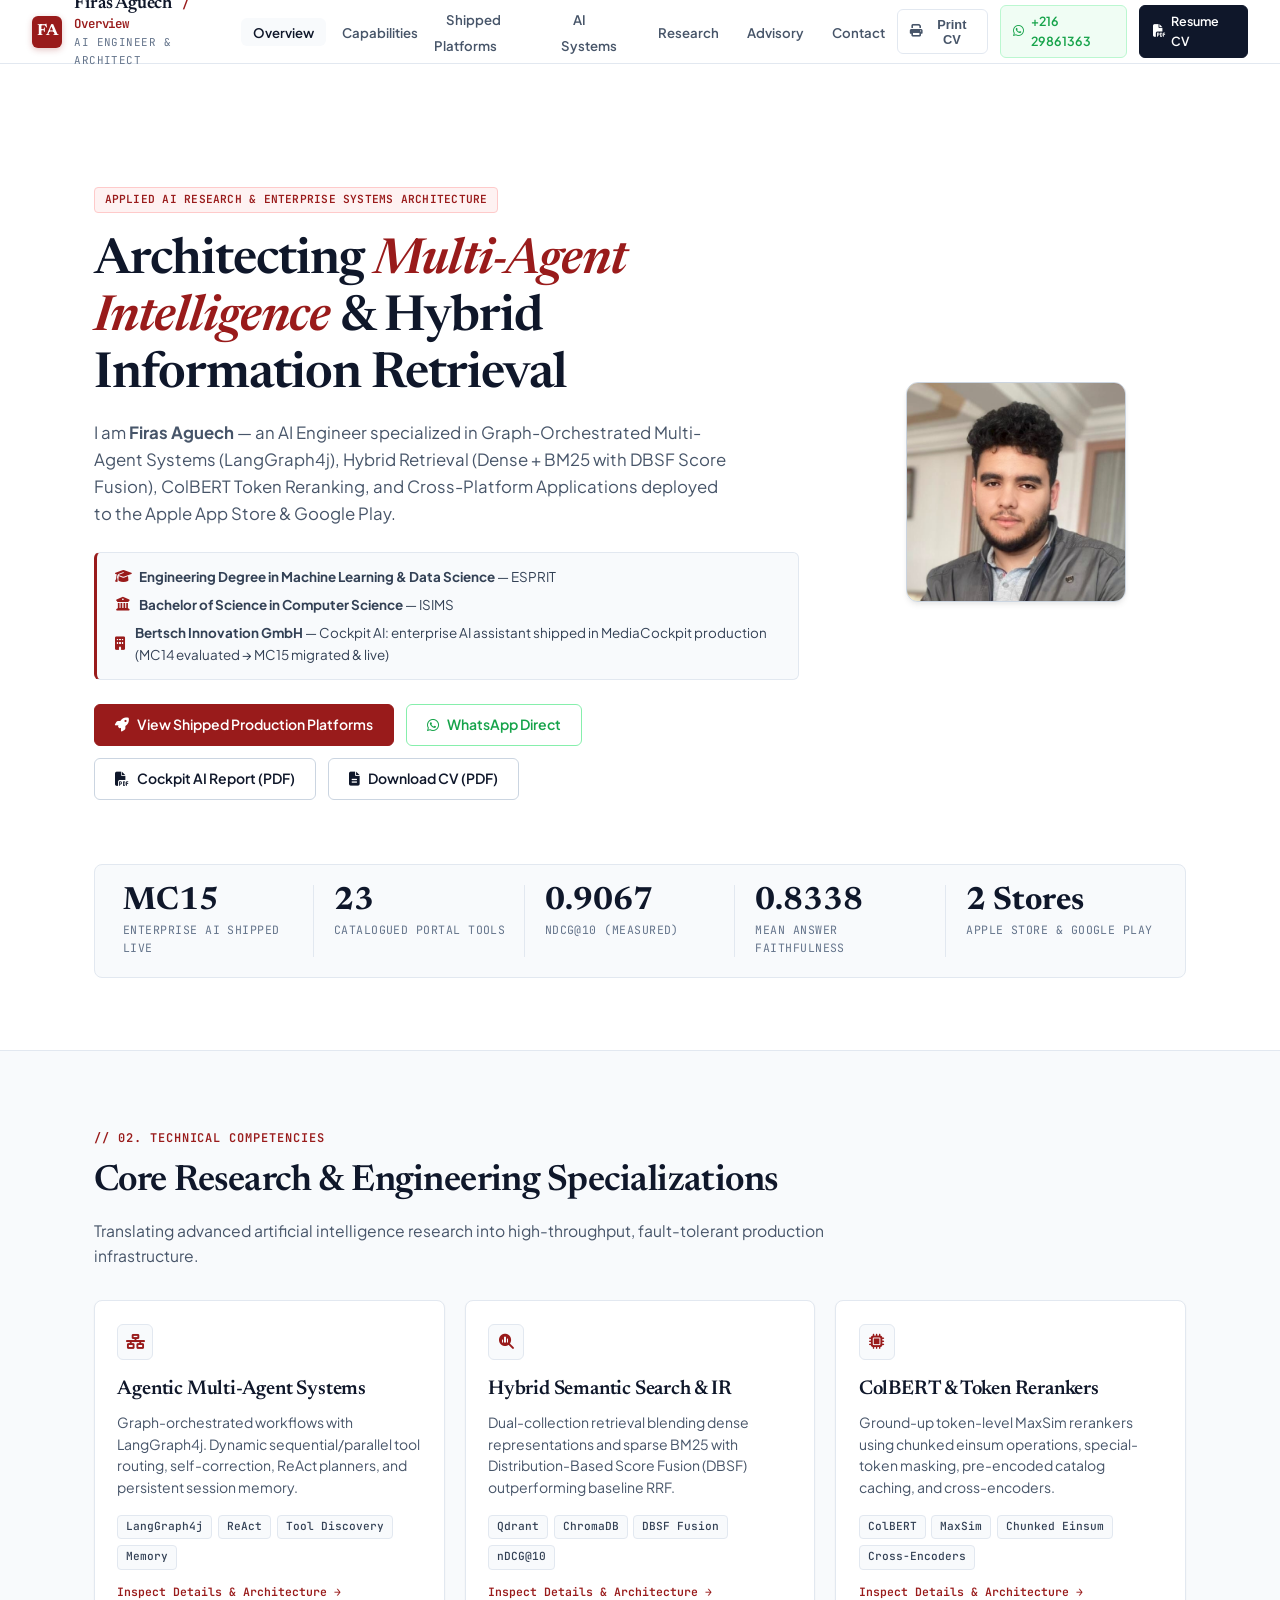
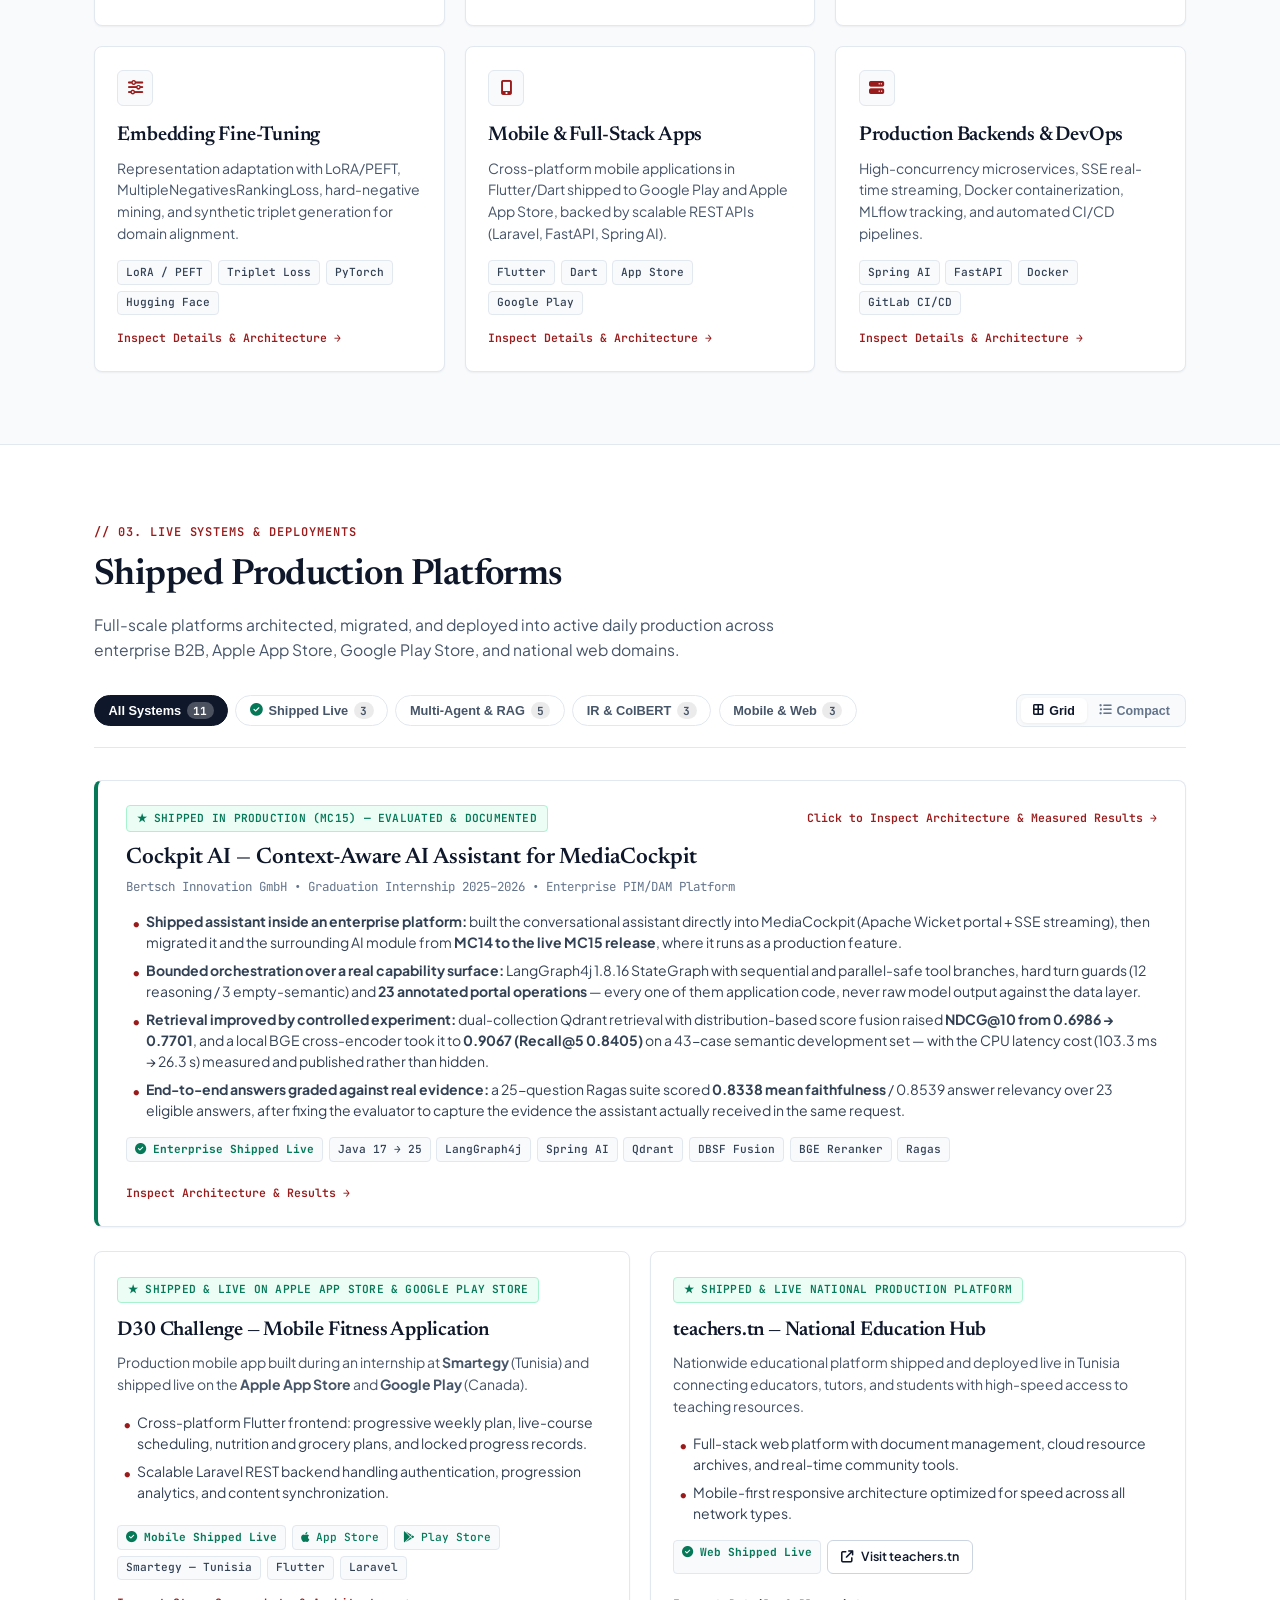
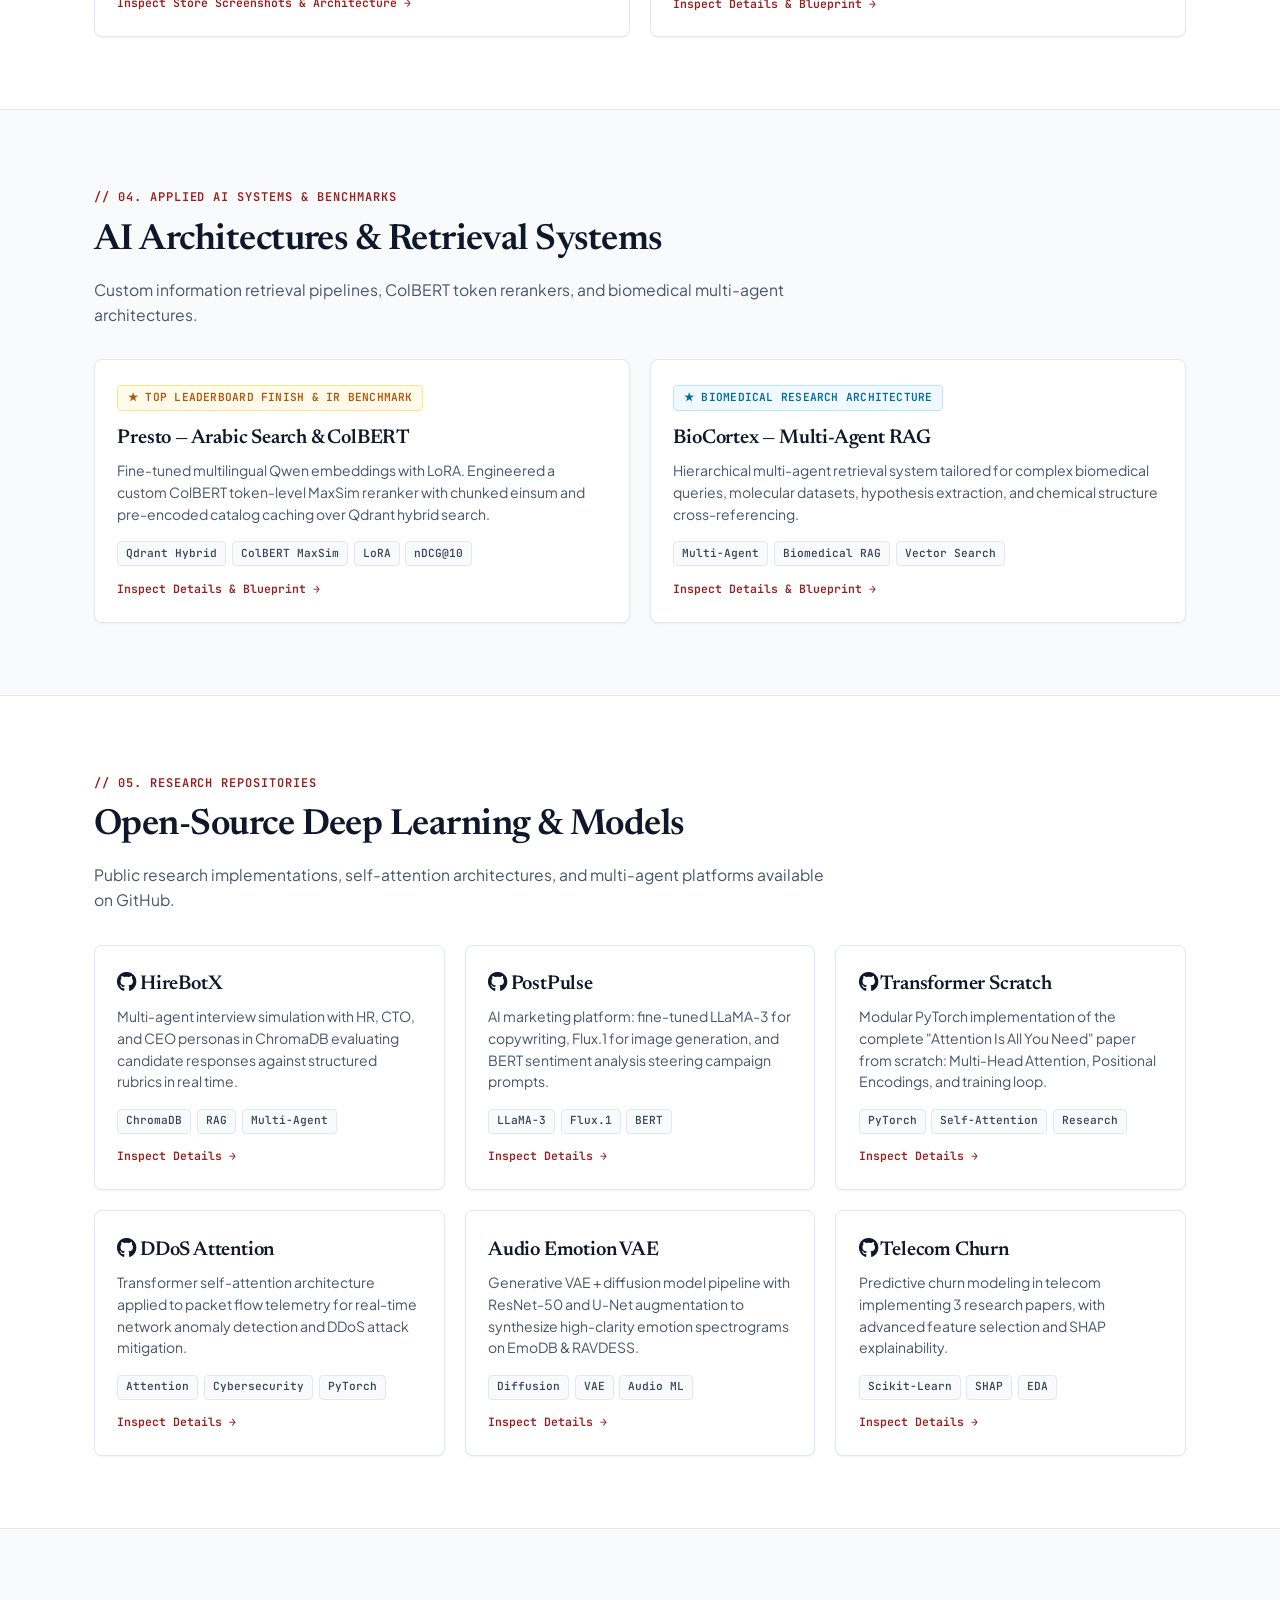
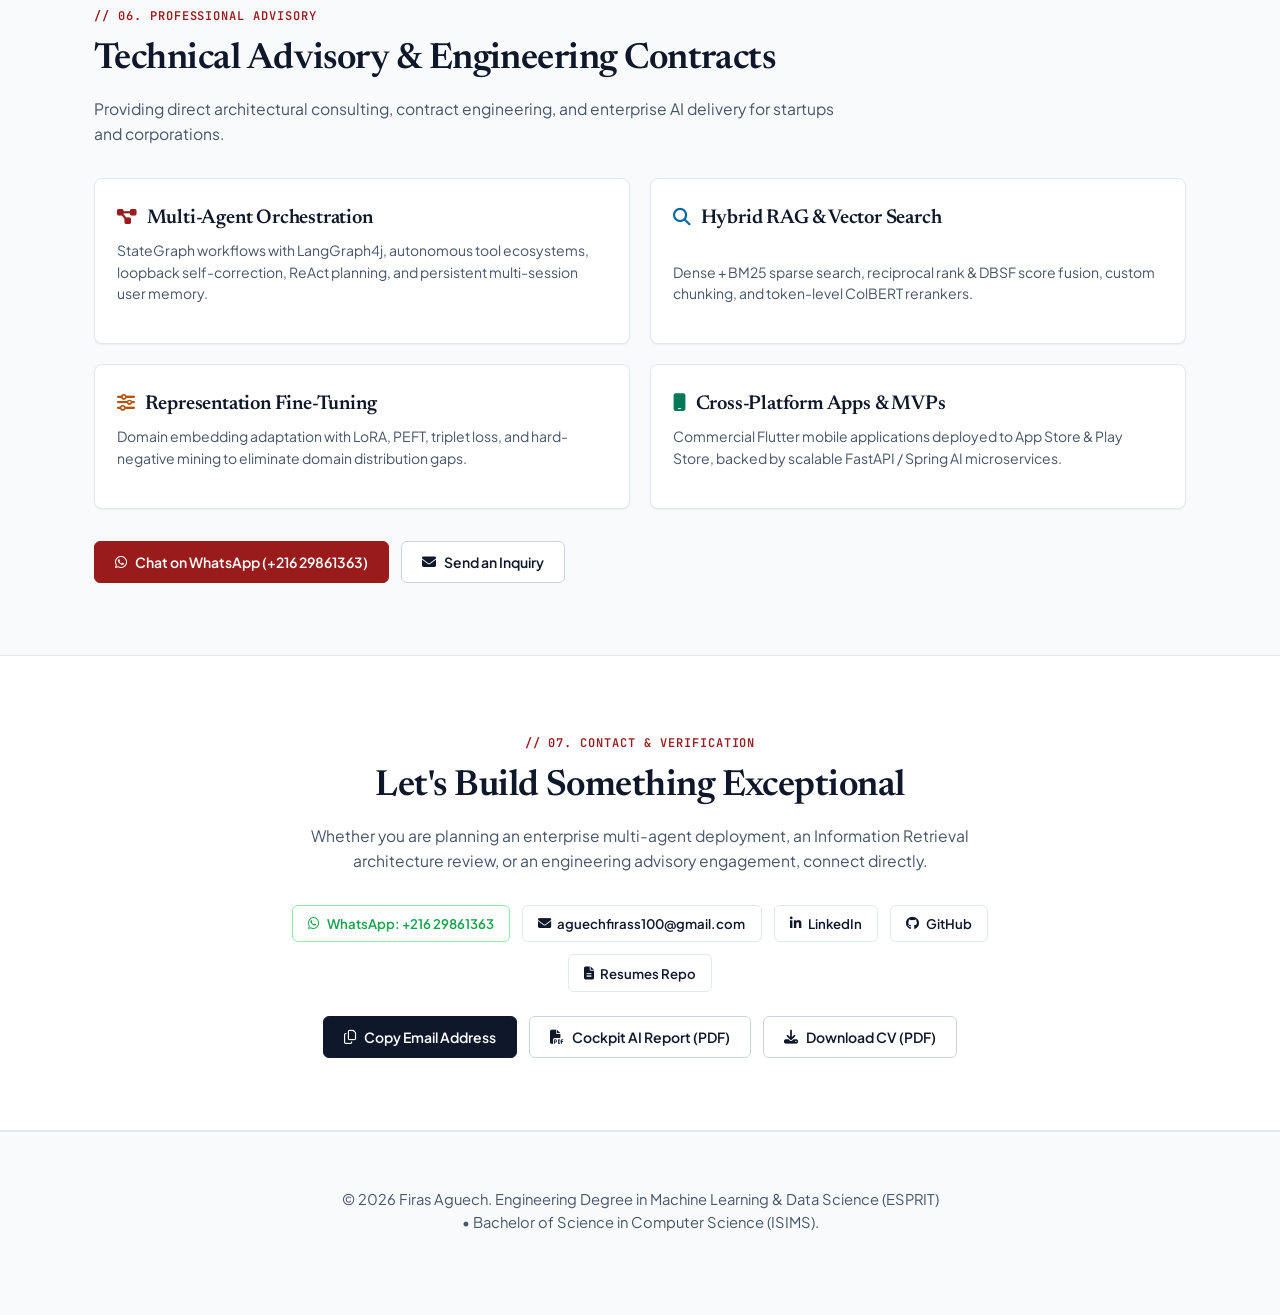
==== commit 3e67d81f: "Drop named individuals, credit Smartegy for D30 Challenge, ship real store captures Cockpit AI: - Re" ====
--- a/index.html
+++ b/index.html
@@ -1621,10 +1621,6 @@
                 <i class="fa-solid fa-building"></i>
                 <span><b>Bertsch Innovation GmbH</b> — Cockpit AI: enterprise AI assistant shipped in MediaCockpit production (MC14 evaluated → MC15 migrated &amp; live)</span>
               </div>
-              <div class="credential-row">
-                <i class="fa-solid fa-file-signature"></i>
-                <span><b>Graduation Internship Report</b> — “Design, Integration and Evaluation of a Context-Aware AI Assistant for MediaCockpit” (114 pp., signed)</span>
-              </div>
             </div>
 
             <div style="display: flex; gap: 0.75rem; flex-wrap: wrap;">
@@ -1870,11 +1866,11 @@
               <span class="badge badge-emerald" style="margin-bottom: 0.65rem;">★ SHIPPED & LIVE ON APPLE APP STORE & GOOGLE PLAY STORE</span>
               <h3 class="card-title">D30 Challenge — Mobile Fitness Application</h3>
               <p class="card-desc">
-                Architected, built, and shipped solo from zero to live production on both the <b>Apple App Store</b> and <b>Google Play Store</b>.
+                Production mobile app built during an internship at <b>Smartegy</b> (Tunisia) and shipped live on the <b>Apple App Store</b> and <b>Google Play</b> (Canada).
               </p>
               <ul class="bullet-list" style="margin-bottom: 1rem;">
-                <li>Cross-platform Flutter frontend with custom workout timers, streak tracking, fluid animations, and offline-first Hive caching.</li>
-                <li>Scalable Laravel REST backend handling authentication, challenges, and cloud synchronization.</li>
+                <li>Cross-platform Flutter frontend: progressive weekly plan, live-course scheduling, nutrition and grocery plans, and locked progress records.</li>
+                <li>Scalable Laravel REST backend handling authentication, progression analytics, and content synchronization.</li>
               </ul>
             </div>
             <div>
@@ -1882,10 +1878,11 @@
                 <span class="pill" style="color: var(--accent-emerald); font-weight: 700;"><i class="fa-solid fa-circle-check"></i> Mobile Shipped Live</span>
                 <span class="pill" style="color: var(--accent-emerald);"><i class="fa-brands fa-apple"></i> App Store</span>
                 <span class="pill" style="color: var(--accent-emerald);"><i class="fa-brands fa-google-play"></i> Play Store</span>
+                <span class="pill">Smartegy — Tunisia</span>
                 <span class="pill">Flutter</span>
                 <span class="pill">Laravel</span>
               </div>
-              <div class="card-link-prompt">Inspect Screenshots & Architecture →</div>
+              <div class="card-link-prompt">Inspect Store Screenshots &amp; Architecture →</div>
             </div>
           </div>
 
@@ -2295,8 +2292,8 @@
         meta: [
           ['Organization', 'Bertsch Innovation GmbH — MediaCockpit enterprise product-information & asset-management platform'],
           ['Role', 'AI Engineer Intern — assistant design, implementation, retrieval evaluation, MC14 → MC15 migration'],
-          ['Academic supervisor', 'Amine Bouzouita — ESPRIT School of Engineering'],
-          ['Corporate supervisor', 'Bassam Meguebli — Bertsch Innovation GmbH'],
+          ['Academic supervision', 'ESPRIT School of Engineering — graduation project direction'],
+          ['Corporate supervision', 'Bertsch Innovation GmbH — company-side project direction'],
           ['Deliverable', 'Signed 114-page graduation report: “Design, Integration and Evaluation of a Context-Aware AI Assistant for MediaCockpit”'],
           ['Runtime', 'MC14 portal (Java 17) — evaluated • MC15 portal (Java 25) — migrated and shipped']
         ],
@@ -2340,6 +2337,7 @@
           { group: 'Architecture (from the signed report)', title: 'Access Context Propagation', icon: 'fa-solid fa-shield-halved', caption: 'Authenticated principals carried from the portal request through retrieval into catalogue and document scopes.', src: 'assets/img/cockpit-ai/architecture/22-access-context-propagation.svg' },
           { group: 'Architecture (from the signed report)', title: 'PDF Document Intelligence Flow', icon: 'fa-solid fa-file-pdf', caption: 'Upload, extraction, chunking and page-level evidence selection for document question answering.', src: 'assets/img/cockpit-ai/architecture/07-pdf-document-flow.svg' },
           { group: 'Architecture (from the signed report)', title: 'Evaluation Protocol', icon: 'fa-solid fa-clipboard-check', caption: 'How a change is connected to a baseline, a controlled comparison and an analysis before it is retained.', src: 'assets/img/cockpit-ai/architecture/10-evaluation-protocol.svg' },
+          { group: 'Architecture (from the signed report)', title: 'QA Evidence Collection & Scoring', icon: 'fa-solid fa-scale-balanced', caption: 'The observed-evidence path: what the assistant actually received, which answers become eligible, and where the judge score comes from.', src: 'assets/img/cockpit-ai/architecture/23-qa-evidence-scoring.svg' },
           { group: 'Production UI (live portal)', title: 'Context-Aware Answer in the Product Workspace', icon: 'fa-solid fa-desktop', caption: 'The assistant answering inside the current product workspace, using the page context it was given.', src: 'assets/img/cockpit-ai/screenshots/01-portal-context.png', shot: true },
           { group: 'Production UI (live portal)', title: 'Product Alternatives with Comparison Facts', icon: 'fa-solid fa-table-list', caption: 'Named candidate products with the specification values behind the comparison.', src: 'assets/img/cockpit-ai/screenshots/02-product-comparison.png', shot: true },
           { group: 'Production UI (live portal)', title: 'Knowledge Map & “Ask AI about this”', icon: 'fa-solid fa-diagram-project', caption: 'The related-product network and the context hand-off from a selected node into the conversation.', src: 'assets/img/cockpit-ai/screenshots/03-knowledge-map.png', shot: true },
@@ -2418,31 +2416,55 @@
         ]
       },
       'd30-challenge': {
-        title: 'D30 Challenge — Cross-Platform Fitness App',
-        subtitle: 'Live Commercial App Shipped to Apple App Store & Google Play Store',
-        category: 'Production Mobile & Full-Stack System',
+        title: 'D30 Challenge — Cross-Platform Fitness Challenge App',
+        subtitle: 'Smartegy (Tunisia) • Shipped live on the Apple App Store & Google Play (Canada)',
+        category: 'Production Mobile App & Full-Stack System',
         badge: '★ SHIPPED LIVE ON APP STORE & PLAY STORE',
         badgeClass: 'badge-emerald',
         metrics: [
           { num: '2', label: 'Live Store Releases' },
+          { num: 'v2.3.6', label: 'Live App Version' },
           { num: 'Flutter', label: 'Cross-Platform UI' },
-          { num: 'Laravel', label: 'Cloud Backend API' },
-          { num: 'Solo', label: 'End-to-End Build' }
-        ],
-        overview: 'A commercial 30-day fitness challenge mobile application designed, architected, and built solo from scratch, successfully launched on both the Apple App Store and Google Play Store.',
+          { num: 'Laravel', label: 'Backend API' }
+        ],
+        galleryBadge: '✓ OFFICIAL STORE CAPTURES',
+        galleryNote: '// Official App Store / Google Play captures of the shipped application (com.smartegy.jaytrain). Click any frame to inspect it full size.',
+        meta: [
+          ['Company', 'Smartegy — web & mobile development agency (Boumhel Ben Arous, Tunisia; Montreal, Canada)'],
+          ['Engagement', 'Mobile application development internship — production mobile project delivered end to end'],
+          ['Product', 'D30 Challenge — 30-day fitness challenge app for the D30 program: workouts, live classes, nutrition plans and progress tracking'],
+          ['Platforms', 'iOS and Android from one Flutter codebase — released on the Apple App Store and Google Play (Canada storefront)'],
+          ['Backend', 'Laravel REST API with JWT authentication, progression analytics and content synchronisation'],
+          ['Store links', 'apps.apple.com/ca/app/d30-challenge/id6670701512 · play.google.com/store/apps/details?id=com.smartegy.jaytrain']
+        ],
+        overview: 'D30 Challenge is a production fitness application built at Smartegy, a Tunisian web and mobile agency, and shipped live to both major app stores. It supports the D30 program end to end: course scheduling with online and in-person sessions, a week-by-week training plan that unlocks as the challenge progresses, personalised nutrition and grocery plans with recipe detail, and progress records captured at three checkpoints. The published iOS build is version 2.3.6 under the bundle id com.smartegy.jaytrain, and the same Android package is live on Google Play.',
         highlights: [
-          '<b>Cross-Platform Flutter/Dart Frontend:</b> Built with smooth 60fps workout timers, custom animations, streak tracking, audio cues, and offline caching via Hive.',
-          '<b>Scalable Laravel REST API:</b> Secure authentication, JWT tokens, user progression analytics, subscription checks, and content synchronization.',
-          '<b>Store Approvals & Operations:</b> Handled all developer store requirements, privacy compliance, app review guidelines, screenshot collateral, and production releases on both platforms.'
-        ],
-        tags: ['Flutter', 'Dart', 'Laravel', 'PHP', 'MySQL', 'REST API', 'Apple App Store', 'Google Play', 'Hive'],
+          '<b>One Flutter codebase, two live stores:</b> a single Dart codebase targets iOS and Android, so the training plan, nutrition plan and progress logic behave identically across both releases — the same package id is published on the App Store and on Google Play.',
+          '<b>Challenge state machine in the UI:</b> the weekly plan unlocks progressively — week 1 is open while later weeks stay locked until the previous one is completed — so the app enforces the 30-day program instead of simply listing every workout.',
+          '<b>Session scheduling with delivery modes:</b> live and recorded classes are listed by day with online and in-person variants, each session marked with its scheduled slot, and the class list rendered from the backend schedule.',
+          '<b>Nutrition and grocery planning:</b> a day-by-day meal plan with per-day macro targets (protein, fat, carbs, calories), expandable meal entries with ingredient quantities, and a companion grocery list generated from the same plan data.',
+          '<b>Progress records with integrity:</b> initial, mid-point and final weight records are captured in-app, with later checkpoints locked until the previous one is submitted — the record is a progression gate, not a free-text field.',
+          '<b>Laravel REST backend behind it:</b> JWT-secured authentication, progression analytics, plan and schedule distribution, and content synchronisation served from a single API, with the client caching state locally through Hive for offline reads.',
+          '<b>Store operations handled end to end:</b> developer accounts, store listing copy, privacy and data-safety declarations, review submissions, release management and post-release monitoring for both storefronts.'
+        ],
+        tags: ['Smartegy — Tunisia', 'Shipped Live', 'Flutter', 'Dart', 'Laravel', 'PHP', 'MySQL', 'REST API', 'JWT Auth', 'Hive', 'Offline Cache', 'Apple App Store (CA)', 'Google Play (CA)', 'iOS', 'Android', 'Health & Fitness'],
         images: [
-          { title: 'Apple App Store & Play Store Screens', icon: 'fa-brands fa-apple', caption: 'Production UI: workout countdown timers, challenge progress, and habit streaks', status: 'Coming Soon' },
-          { title: 'Flutter State & Offline Cache Diagram', icon: 'fa-solid fa-mobile-screen', caption: 'Architecture flow connecting Flutter local storage to Laravel REST backend', status: 'Coming Soon' },
-          { title: 'App Store Verification Credentials', icon: 'fa-solid fa-certificate', caption: 'Live store certificates, bundle IDs, and publisher accounts', status: 'Coming Soon' }
+          { group: 'Store listing identity', title: 'Published App Icon', icon: 'fa-solid fa-icons', caption: 'The icon shipped on both storefronts — the same brand mark used across the iOS and Android releases.', src: 'assets/img/d30-challenge/app-icon.png' },
+          { group: 'App Store — official listing', title: 'Onboarding & Programme Invitation', icon: 'fa-solid fa-play', caption: 'The entry point of the published app: the D30 challenge programme and the promise behind the 30-day cycle.', src: 'assets/img/d30-challenge/store-01.jpg', shot: true },
+          { group: 'App Store — official listing', title: 'Authentication', icon: 'fa-solid fa-right-to-bracket', caption: 'Email and password sign-in backed by JWT-secured Laravel endpoints.', src: 'assets/img/d30-challenge/store-02.jpg', shot: true },
+          { group: 'App Store — official listing', title: 'Courses & Live Classes', icon: 'fa-solid fa-person-running', caption: 'Course catalogue with today’s live classes, scheduled start times and registration.', src: 'assets/img/d30-challenge/store-03.jpg', shot: true },
+          { group: 'App Store — official listing', title: 'Session Schedule', icon: 'fa-solid fa-calendar-days', caption: 'The programme timetable: every workout slot with its delivery mode — online or in person — and its unlock state.', src: 'assets/img/d30-challenge/store-04.jpg', shot: true },
+          { group: 'App Store — official listing', title: 'Progressive Weekly Plan', icon: 'fa-solid fa-lock-open', caption: 'The 30-day structure enforced in the UI: week 1 unlocked while later weeks remain locked until completed.', src: 'assets/img/d30-challenge/store-05.jpg', shot: true },
+          { group: 'App Store — official listing', title: 'Nutrition Plan & Macro Targets', icon: 'fa-solid fa-utensils', caption: 'Day-by-day meal plan with protein, fat, carbohydrate and calorie totals computed per day.', src: 'assets/img/d30-challenge/store-06.jpg', shot: true },
+          { group: 'App Store — official listing', title: 'Meal Detail & Grocery List', icon: 'fa-solid fa-cart-shopping', caption: 'Expanded meal entries with ingredient quantities, alongside the grocery list derived from the plan.', src: 'assets/img/d30-challenge/store-07.jpg', shot: true },
+          { group: 'App Store — official listing', title: 'Recipe Detail', icon: 'fa-solid fa-book-open', caption: 'Full recipe with ingredients and quantities, selected by macro profile from the backend plan.', src: 'assets/img/d30-challenge/store-08.jpg', shot: true },
+          { group: 'App Store — official listing', title: 'Progress Records', icon: 'fa-solid fa-scale-balanced', caption: 'Initial, mid-point and final checkpoints, with later records locked until the previous one is submitted.', src: 'assets/img/d30-challenge/store-09.jpg', shot: true }
         ],
         links: [
-          { text: 'Chat on WhatsApp (+216 29861363)', url: 'https://wa.me/21629861363', icon: 'fa-brands fa-whatsapp', primary: true }
+          { text: 'App Store (Canada)', url: 'https://apps.apple.com/ca/app/d30-challenge/id6670701512', icon: 'fa-brands fa-apple', primary: true },
+          { text: 'Google Play (Canada)', url: 'https://play.google.com/store/apps/details?id=com.smartegy.jaytrain', icon: 'fa-brands fa-google-play' },
+          { text: 'Smartegy — Agency', url: 'https://smartegy.ca/en/work', icon: 'fa-solid fa-building' },
+          { text: 'Chat on WhatsApp (+216 29861363)', url: 'https://wa.me/21629861363', icon: 'fa-brands fa-whatsapp' }
         ]
       },
       'teachers-tn': {
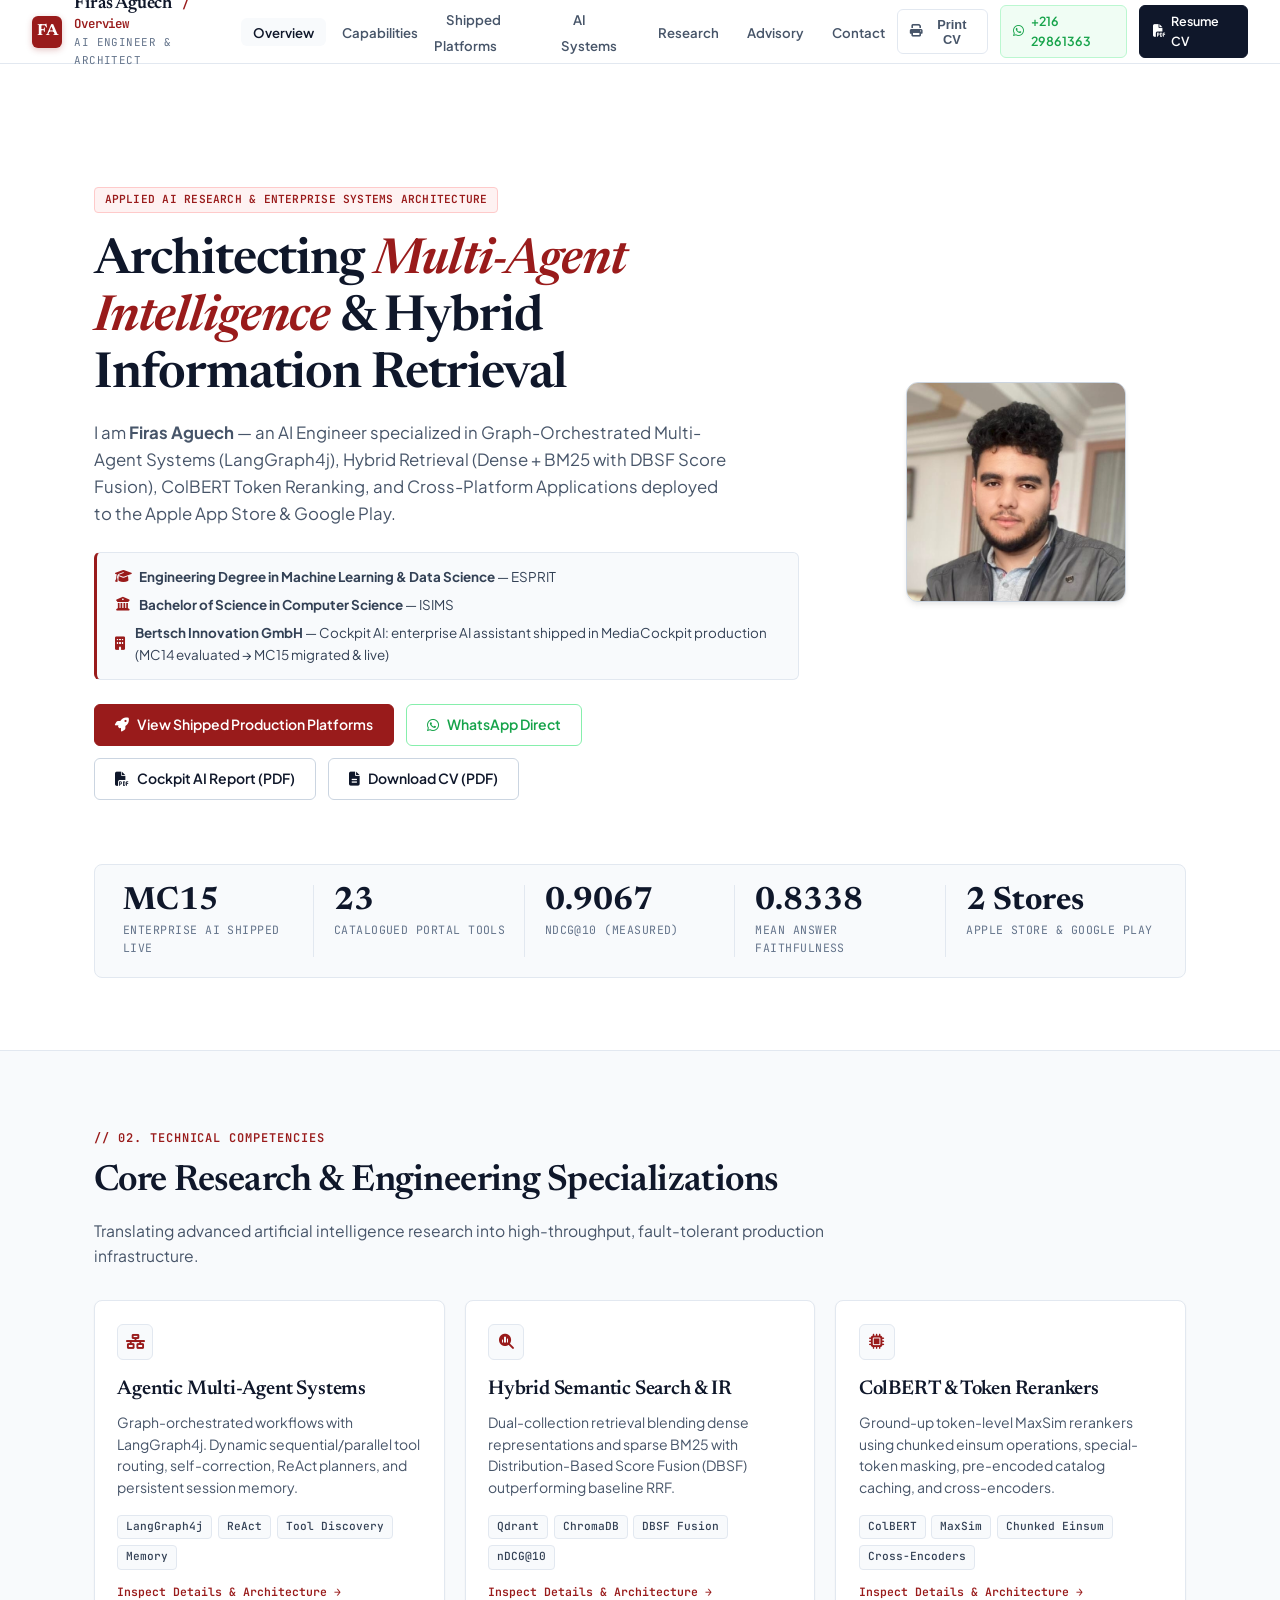
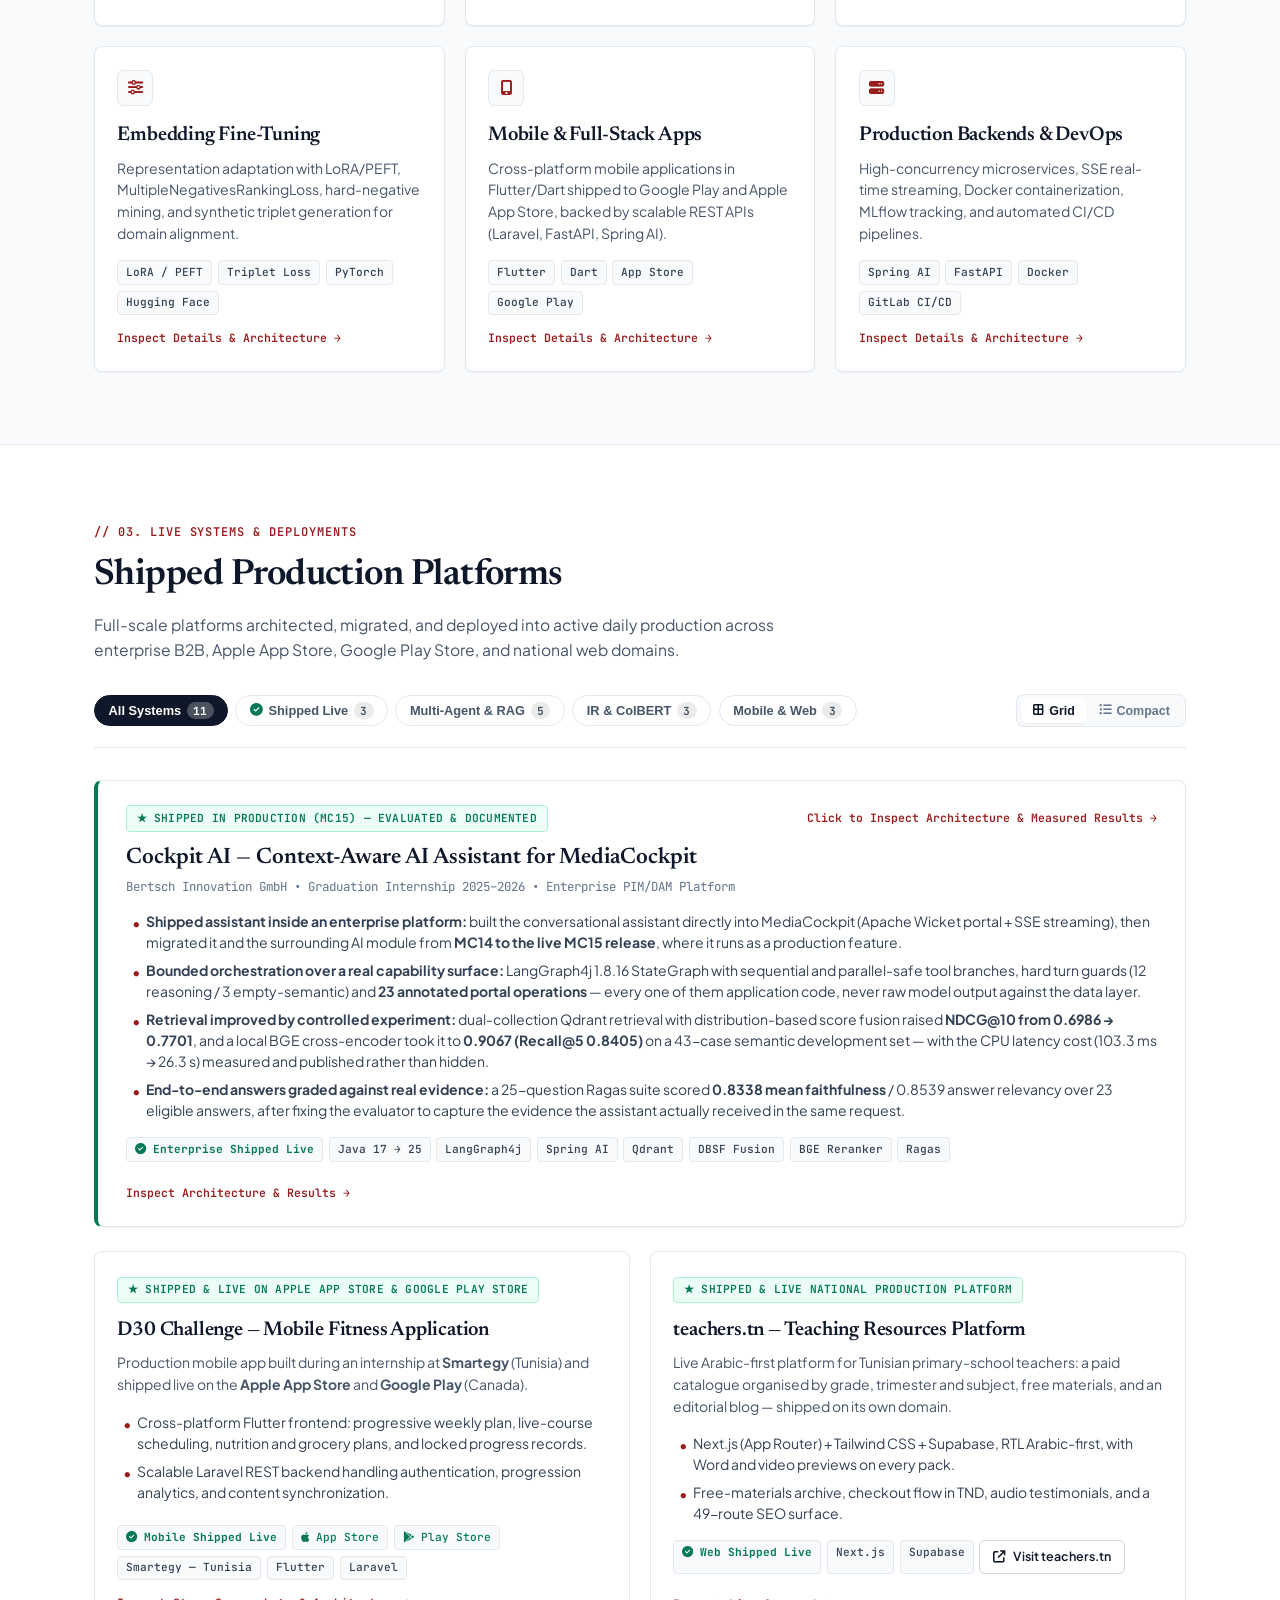
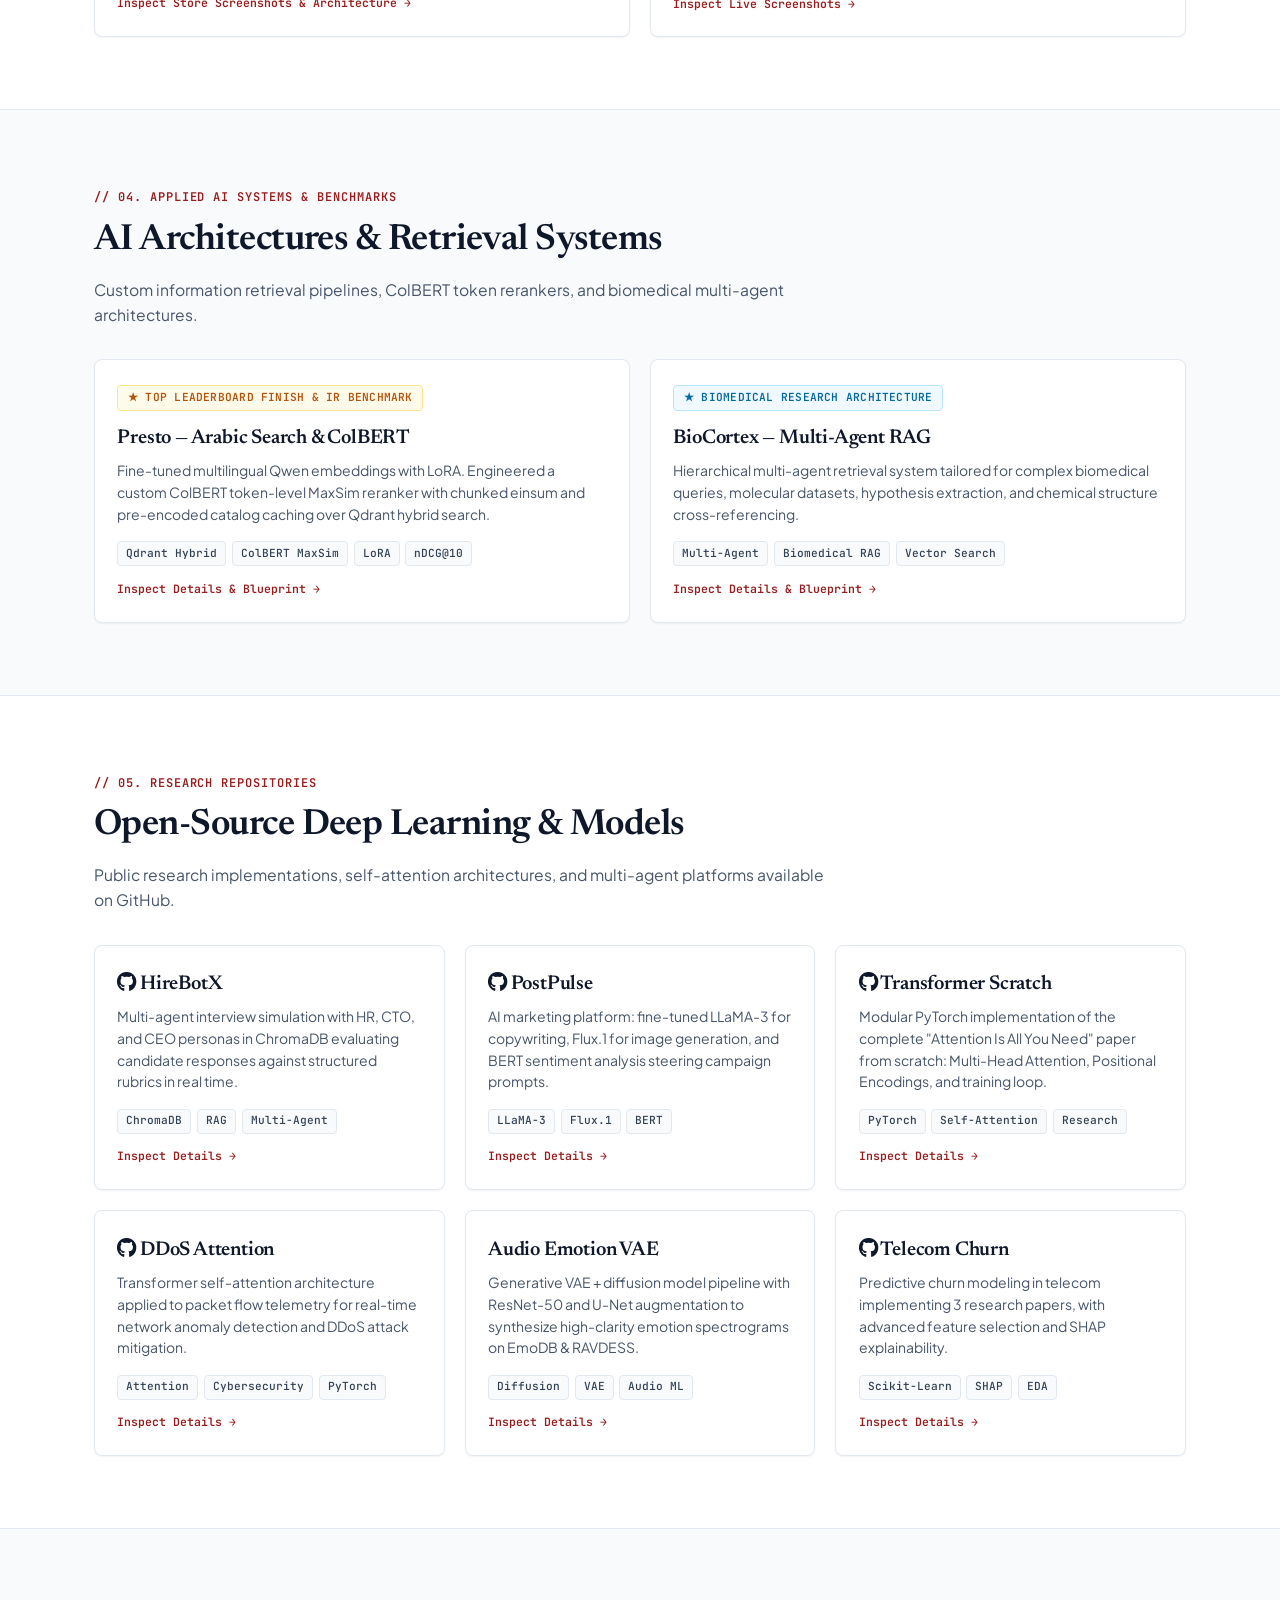
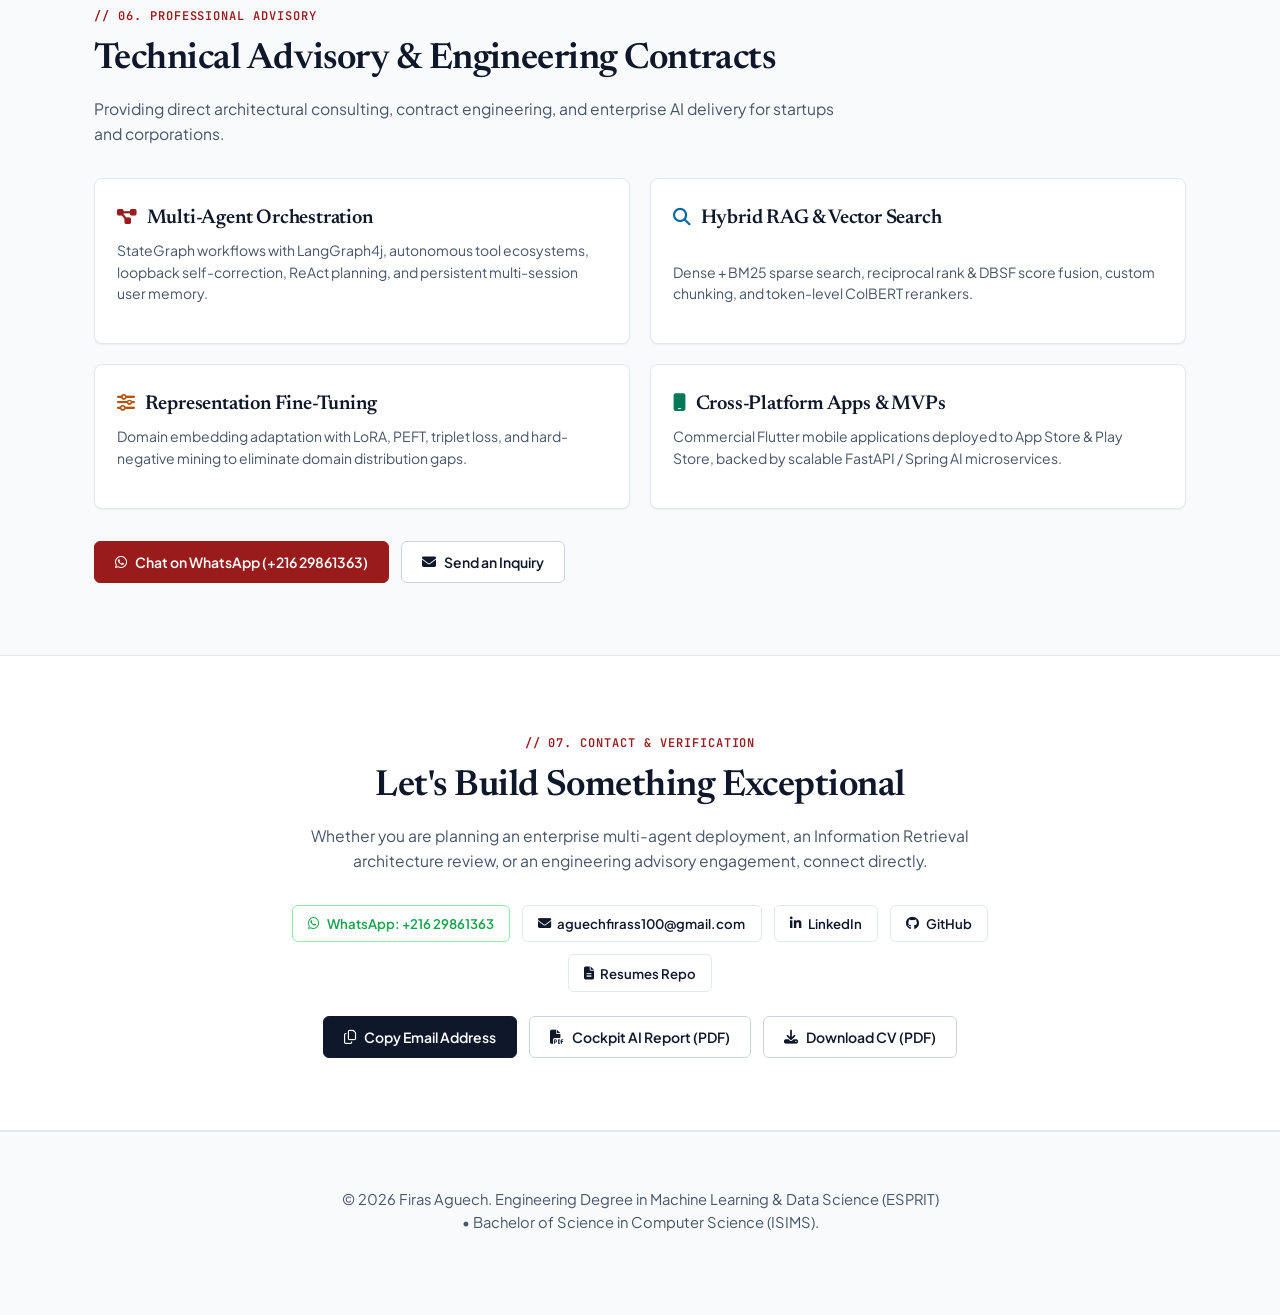
==== commit 06b2e569: "Rebuild teachers.tn case study with live captures and verified stack" ====
--- a/index.html
+++ b/index.html
@@ -1890,24 +1890,26 @@
           <div class="card interactive filter-target" data-domains="shipped mobile-fullstack" onclick="openProjectModal('teachers-tn')">
             <div>
               <span class="badge badge-emerald" style="margin-bottom: 0.65rem;">★ SHIPPED & LIVE NATIONAL PRODUCTION PLATFORM</span>
-              <h3 class="card-title">teachers.tn — National Education Hub</h3>
+              <h3 class="card-title">teachers.tn — Teaching Resources Platform</h3>
               <p class="card-desc">
-                Nationwide educational platform shipped and deployed live in Tunisia connecting educators, tutors, and students with high-speed access to teaching resources.
+                Live Arabic-first platform for Tunisian primary-school teachers: a paid catalogue organised by grade, trimester and subject, free materials, and an editorial blog — shipped on its own domain.
               </p>
               <ul class="bullet-list" style="margin-bottom: 1rem;">
-                <li>Full-stack web platform with document management, cloud resource archives, and real-time community tools.</li>
-                <li>Mobile-first responsive architecture optimized for speed across all network types.</li>
+                <li>Next.js (App Router) + Tailwind CSS + Supabase, RTL Arabic-first, with Word and video previews on every pack.</li>
+                <li>Free-materials archive, checkout flow in TND, audio testimonials, and a 49-route SEO surface.</li>
               </ul>
             </div>
             <div>
               <div style="display: flex; align-items: center; justify-content: space-between; flex-wrap: wrap; gap: 0.5rem;">
                 <div class="pill-list">
                   <span class="pill" style="color: var(--accent-emerald); font-weight: 700;"><i class="fa-solid fa-circle-check"></i> Web Shipped Live</span>
+                  <span class="pill">Next.js</span>
+                  <span class="pill">Supabase</span>
                   <a href="https://teachers.tn/" target="_blank" onclick="event.stopPropagation();" class="btn btn-outline" style="padding: 0.35rem 0.8rem; font-size: 0.78rem;">
                     <i class="fa-solid fa-arrow-up-right-from-square"></i> Visit teachers.tn
                   </a>
                 </div>
-                <div class="card-link-prompt">Inspect Details & Blueprint →</div>
+                <div class="card-link-prompt">Inspect Live Screenshots →</div>
               </div>
             </div>
           </div>
@@ -2468,31 +2470,53 @@
         ]
       },
       'teachers-tn': {
-        title: 'teachers.tn — National Education Hub',
-        subtitle: 'Nationwide Educational Platform Connecting Educators & Students in Tunisia',
-        category: 'Live Web Platform & Community Archive',
-        badge: '★ LIVE IN PRODUCTION PLATFORM',
+        title: 'teachers.tn — Arabic-First Teaching Resources Platform',
+        subtitle: 'Live e-commerce & editorial platform for Tunisian primary-school teachers',
+        category: 'Production Web Platform • E-commerce • Editorial',
+        badge: '★ LIVE PLATFORM — BUILT & OPERATED END TO END',
         badgeClass: 'badge-emerald',
         metrics: [
-          { num: 'Live', label: 'Production Domain' },
-          { num: 'National', label: 'Educational Reach' },
-          { num: 'High-Speed', label: 'Document CDN' },
-          { num: 'Mobile', label: 'Responsive Architecture' }
-        ],
-        overview: 'Architected and launched a comprehensive web portal dedicated to Tunisian educators and students, providing high-speed access to thousands of curriculum documents, exam preparations, and teaching resources.',
+          { num: 'teachers.tn', label: 'Live Domain' },
+          { num: 'Next.js', label: 'App Router + SSR' },
+          { num: 'Supabase', label: 'Storage & Catalogue' },
+          { num: '49', label: 'Indexed Routes' }
+        ],
+        galleryBadge: '✓ LIVE PLATFORM CAPTURES',
+        galleryNote: '// Captured from the running production site in a headless browser at 1440 px. Click any frame to inspect it full size.',
+        meta: [
+          ['Platform', 'teachers.tn — «موارد المعلّم», a digital resources store and editorial site for primary-school teachers in Tunisia'],
+          ['Role', 'Full-stack web development — catalogue, checkout, content pipeline, SEO and day-to-day operations'],
+          ['Audience', 'Primary-school teachers (grades 3–6) buying lesson resources, plus free materials and pedagogical articles'],
+          ['Stack', 'Next.js App Router with React Server Components · Tailwind CSS · Supabase object storage · Arabic RTL UI'],
+          ['Monetisation', 'Paid resource packs priced in TND (25–80 DT), free-materials section, and display advertising'],
+          ['Reach', 'Deployed on Netlify on its own domain — 49-route sitemap, canonical and Open Graph metadata, legal pages']
+        ],
+        overview: 'teachers.tn is a live Arabic-first platform that sells and distributes teaching resources for the Tunisian primary system, and publishes an editorial blog alongside them. The catalogue is organised the way teachers actually work — grade, trimester, then subject — with each pack exposing a Word sample and a video preview before purchase, and each lesson page listing its sequence with previews. A free-materials section and a blog of pedagogical articles widen the top of the funnel. The site is fully RTL, runs on Next.js with server rendering, and serves its documents and previews from Supabase object storage.',
         highlights: [
-          '<b>Resource Archive & Fast Categorization:</b> Searchable database of curriculum subjects, past national exams, and lesson notes organized by academic grades.',
-          '<b>Optimized for Low-Bandwidth Networks:</b> Lightweight, server-rendered pages with aggressive caching ensuring rapid load times across 3G/4G networks in Tunisia.',
-          '<b>Teacher Publishing Tools:</b> Dedicated accounts allowing educators to upload resources, organize collections, and share materials with students.'
-        ],
-        tags: ['PHP / Laravel', 'MySQL', 'Tailwind CSS', 'Nginx', 'Cloud Storage', 'JavaScript'],
+          '<b>Catalogue modelled on the school year:</b> resources are indexed by grade (3rd science, 4, 5, 6) and then by trimester, with live per-subject counts shown on the card — so a teacher can see what exists for their class before opening anything.',
+          '<b>Preview-before-purchase product pages:</b> every pack ships a Word sample and an MP4 preview hosted in Supabase storage, and the lesson page lists the full sequence with its own previews — the catalogue is browsable without a purchase.',
+          '<b>Free-materials funnel with instant delivery:</b> free packs are downloadable directly from the site through a download proxy, with the underlying documents served from Supabase public storage, giving visitors value before they ever reach a paid pack.',
+          '<b>RTL Arabic-first interface:</b> the whole layout, navigation and typography are designed right-to-left from the start — mirrored cards, Arabic numerals, an Arabic editorial voice — rather than an English template translated afterwards.',
+          '<b>Commerce path end to end:</b> a cart with payment methods covers the purchase flow from the catalogue to checkout, with prices carried in Tunisian dinars and the client state managed in the browser.',
+          '<b>Editorial engine with real SEO:</b> the blog publishes long-form articles on the Tunisian primary curriculum — lesson plans, assessment, science activities, inspector visits — in a mix of Arabic, French and English, each with category, date and reading time, and all indexed through the sitemap.',
+          '<b>Audio testimonial instead of a wall of text:</b> teacher feedback is delivered as a playable waveform clip with volume control in the hero, so trust is transferred in the teacher’s own voice.',
+          '<b>Production plumbing:</b> server rendering, a 49-route sitemap, canonical and Open Graph metadata, legal pages for privacy, terms and refunds, a contact form with mail delivery, and advertising revenue on top of product sales.'
+        ],
+        tags: ['Next.js', 'App Router', 'React Server Components', 'Tailwind CSS', 'Supabase', 'Object Storage', 'Netlify', 'Arabic RTL', 'SEO', 'Sitemap & OG Metadata', 'E-commerce', 'Checkout', 'AdSense', 'Live Domain'],
         images: [
-          { title: 'Live Platform Homepage & Search', icon: 'fa-solid fa-globe', caption: 'Curriculum filter system, teacher profiles, and resource repository', status: 'Coming Soon' },
-          { title: 'Document Archive & Fast PDF Viewer', icon: 'fa-solid fa-file-pdf', caption: 'Categorized exam archives and one-click download interface', status: 'Coming Soon' }
+          { group: 'Homepage — production', title: 'Homepage Hero & Audio Testimonial', icon: 'fa-solid fa-house', caption: 'The hero positions the value proposition and plays a teacher’s recorded testimonial as a waveform, with the call to action below.', src: 'assets/img/teachers-tn/hero.jpg', shot: true },
+          { group: 'Homepage — production', title: 'Level Selection', icon: 'fa-solid fa-layer-group', caption: 'Entry points by school level — 3rd science, 4th, 5th and 6th primary — each with its own resource count.', src: 'assets/img/teachers-tn/levels.jpg', shot: true },
+          { group: 'Homepage — production', title: 'Teacher Testimonials', icon: 'fa-solid fa-star', caption: 'Rated reviews collected from working teachers across several grades, presented as filterable cards.', src: 'assets/img/teachers-tn/testimonials.jpg', shot: true },
+          { group: 'Catalogue — production', title: 'Catalogue by Grade & Trimester', icon: 'fa-solid fa-layer-group', caption: 'Termester cards carry live per-subject counts, so the size of each branch is visible at a glance before drilling in.', src: 'assets/img/teachers-tn/courses.jpg', shot: true },
+          { group: 'Catalogue — production', title: 'Free Materials Archive', icon: 'fa-solid fa-file-arrow-down', caption: 'Free packs grouped by grade, each with a direct download button served through the site’s download proxy.', src: 'assets/img/teachers-tn/free-resources.jpg', shot: true },
+          { group: 'Catalogue — production', title: 'Lesson Page with Video & Document Preview', icon: 'fa-solid fa-play', caption: 'A pack detail page: lesson sequence on the right, in-page video preview and Word preview on the left.', src: 'assets/img/teachers-tn/course-detail.jpg', shot: true },
+          { group: 'Editorial — production', title: 'Teaching Blog & Resource Index', icon: 'fa-solid fa-newspaper', caption: 'The blog indexes practical articles on the Tunisian primary curriculum with categories, dates and reading time.', src: 'assets/img/teachers-tn/guides.jpg', shot: true }
         ],
         links: [
           { text: 'Visit Live teachers.tn', url: 'https://teachers.tn/', icon: 'fa-solid fa-arrow-up-right-from-square', primary: true },
-          { text: 'Inquire on WhatsApp', url: 'https://wa.me/21629861363', icon: 'fa-brands fa-whatsapp' }
+          { text: 'Catalogue by Grade', url: 'https://teachers.tn/courses', icon: 'fa-solid fa-list' },
+          { text: 'Free Materials', url: 'https://teachers.tn/free', icon: 'fa-solid fa-gift' },
+          { text: 'Chat on WhatsApp (+216 29861363)', url: 'https://wa.me/21629861363', icon: 'fa-brands fa-whatsapp' }
         ]
       },
       'hirebotx': {
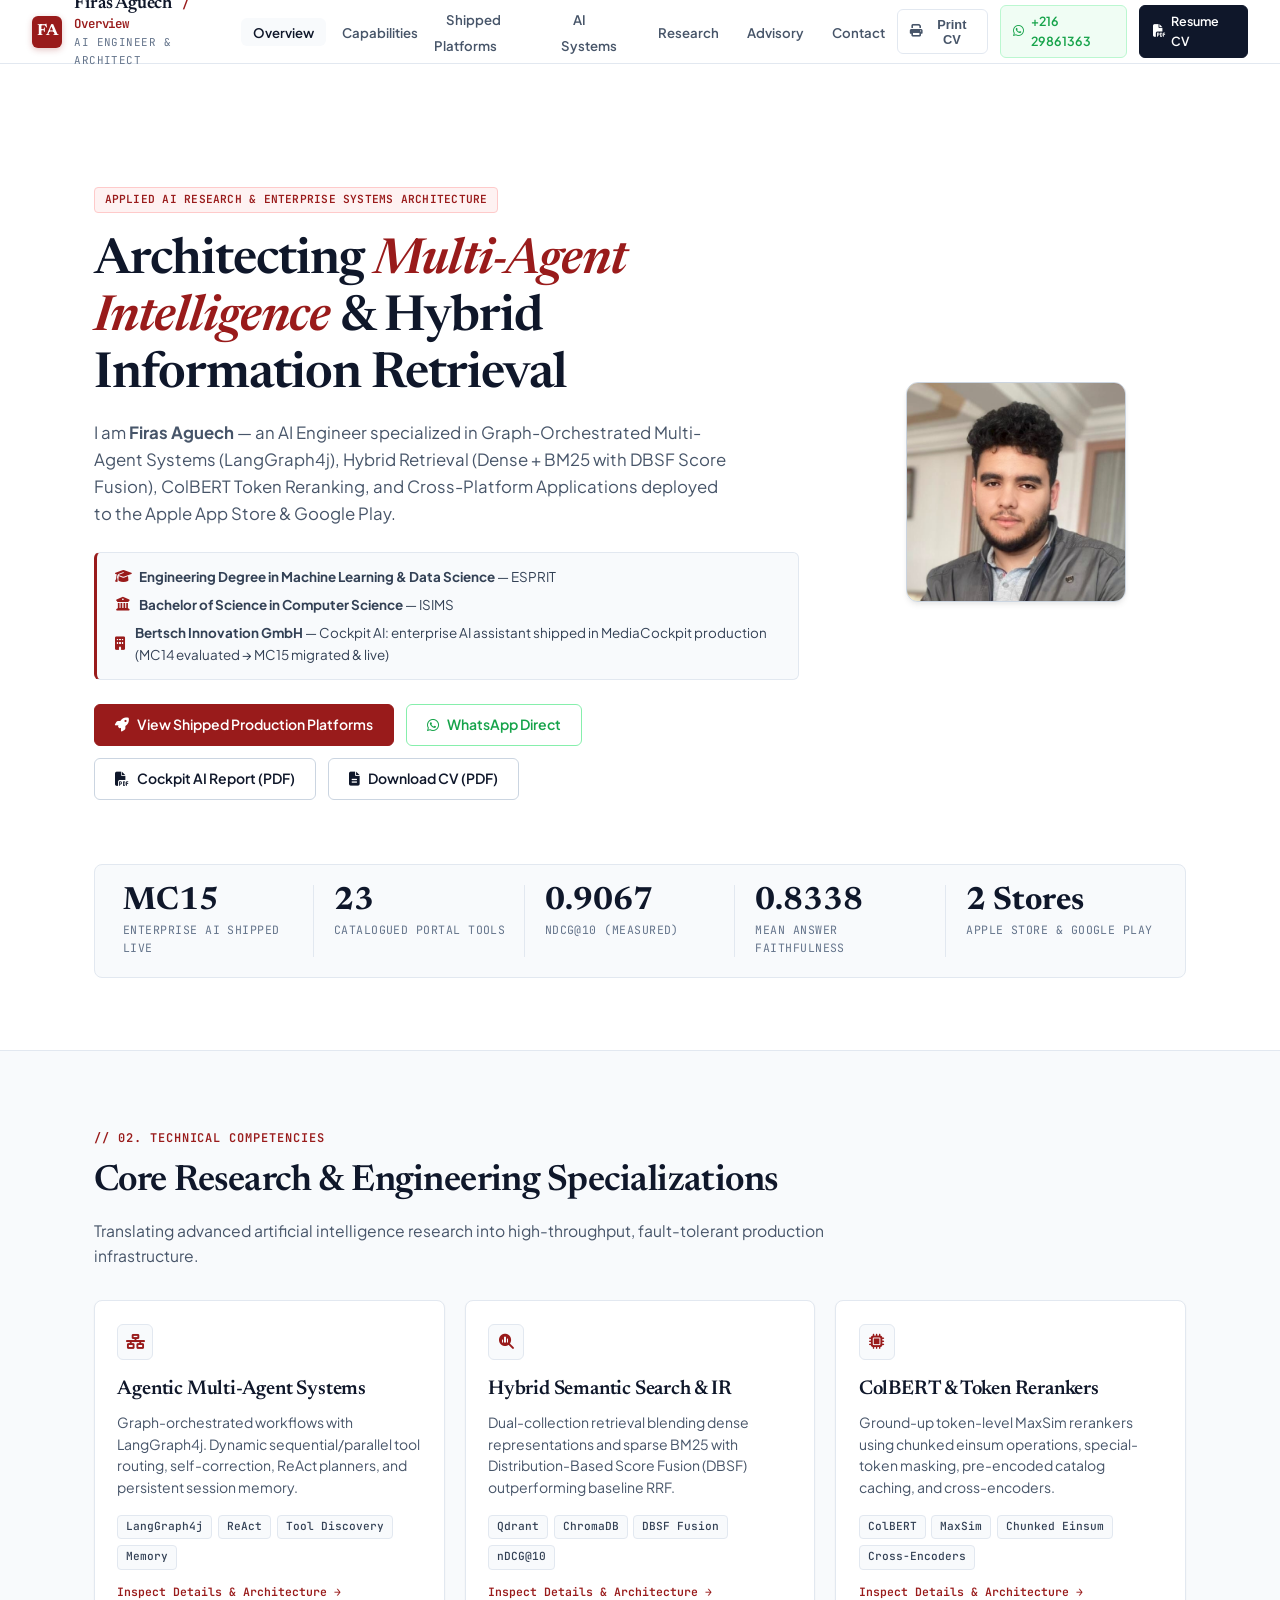
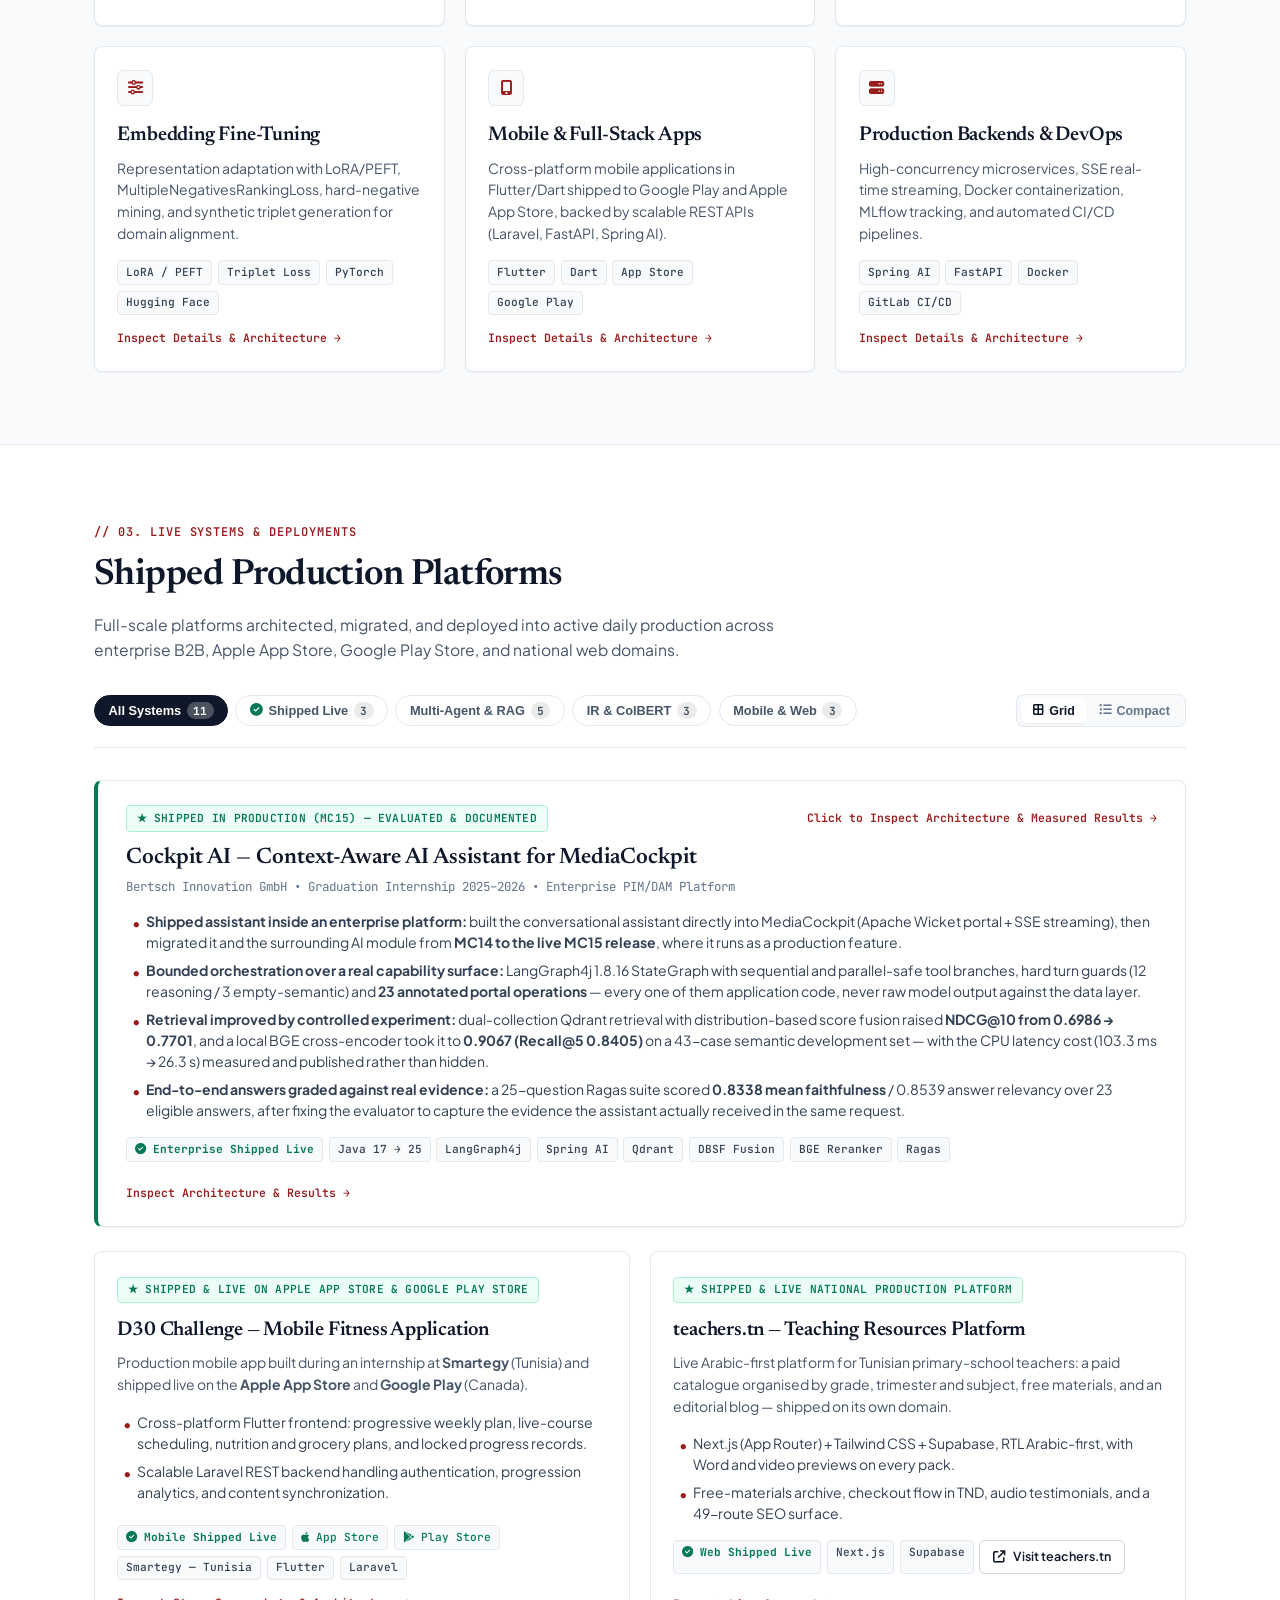
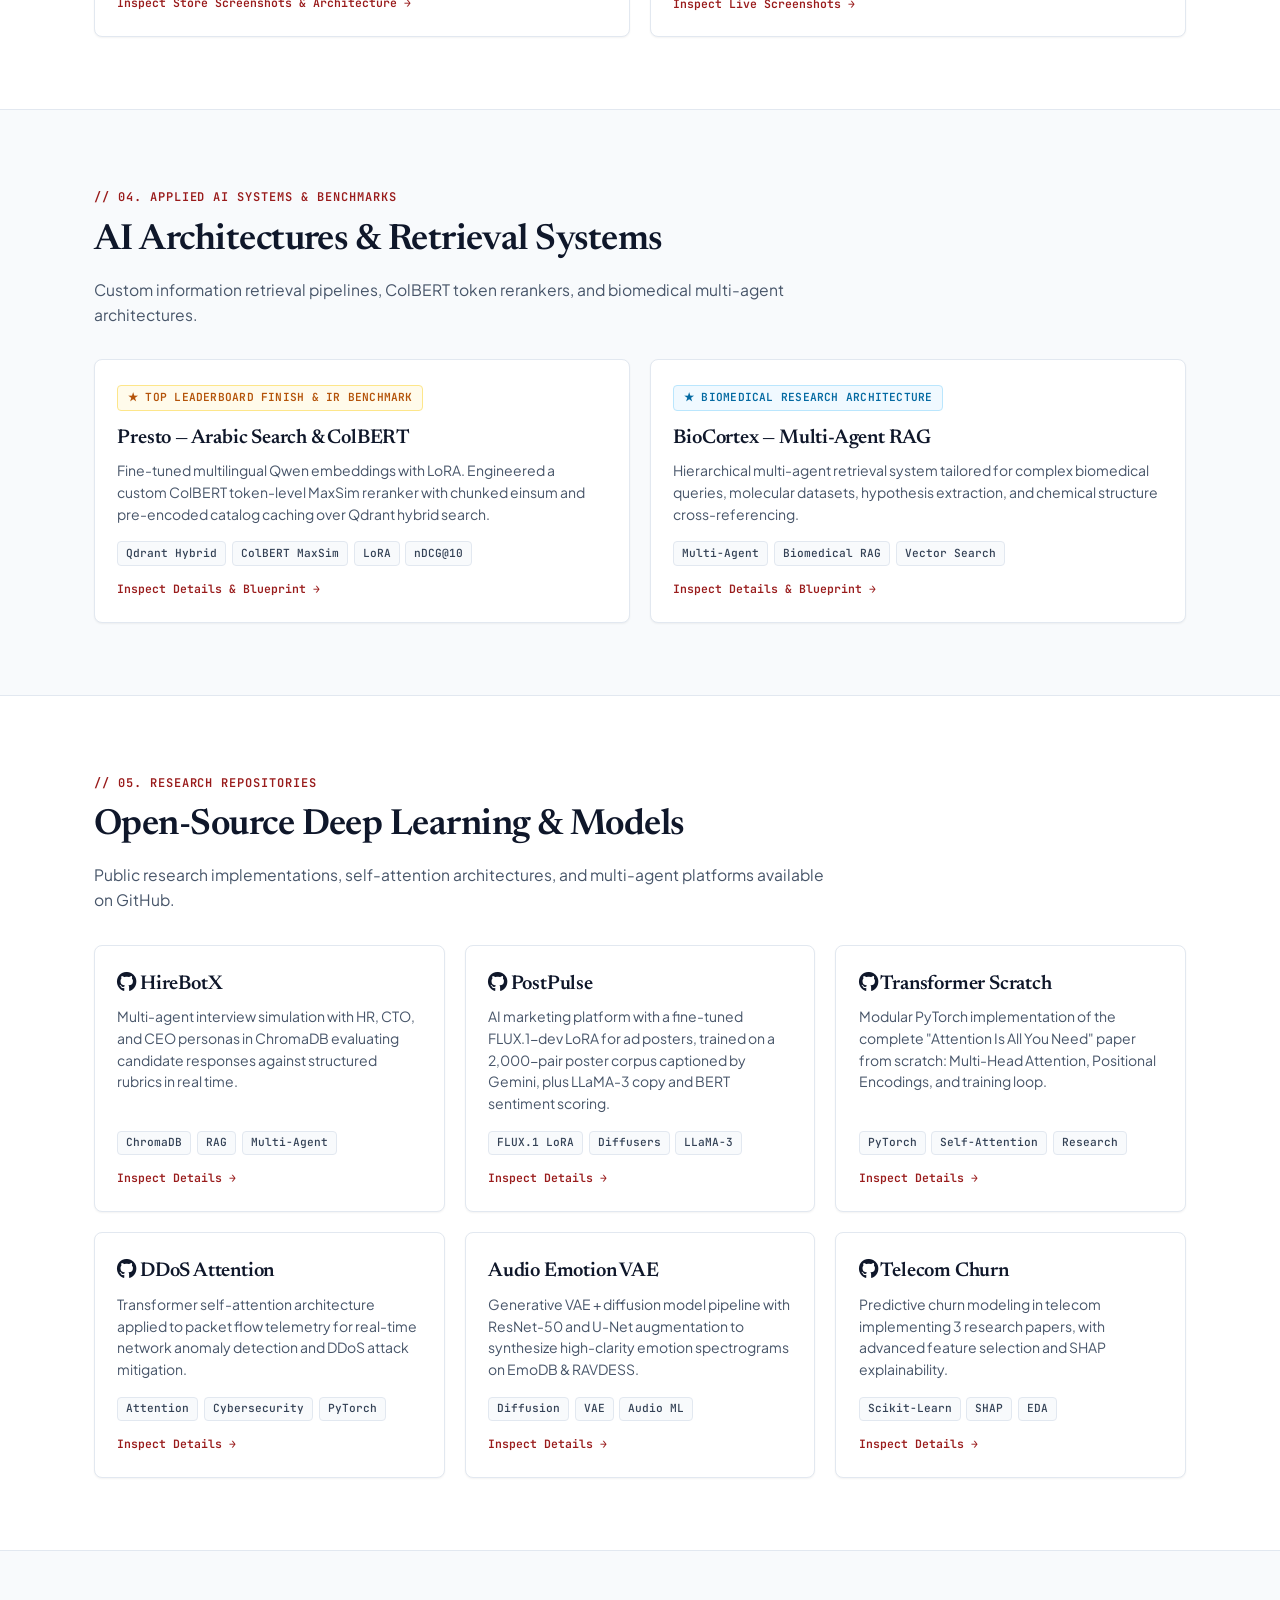
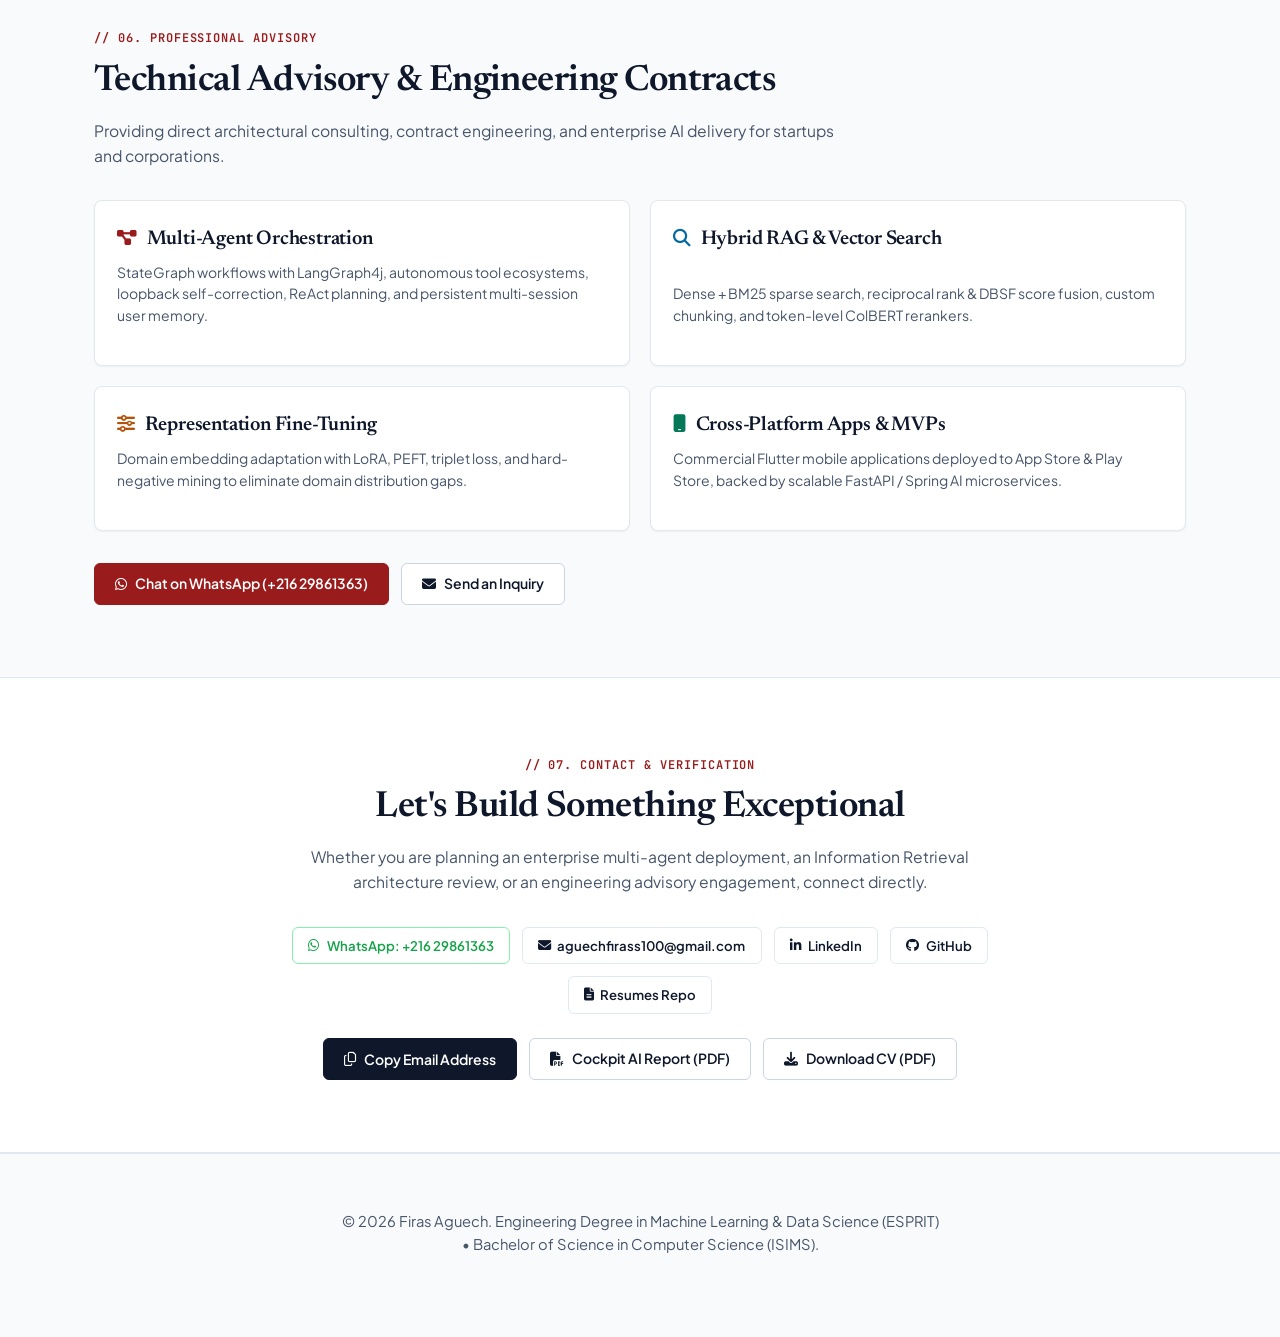
==== commit 32366e5b: "Rebuild PostPulse case study with real model outputs and FLUX LoRA training evidence" ====
--- a/index.html
+++ b/index.html
@@ -1993,10 +1993,10 @@
           <div class="card interactive filter-target" data-domains="agent-rag" onclick="openProjectModal('postpulse')">
             <div>
               <h3 class="card-title"><a href="https://github.com/aguechfirass100/PostPulse" target="_blank" onclick="event.stopPropagation();" style="color: inherit; text-decoration: none;"><i class="fa-brands fa-github"></i> PostPulse</a></h3>
-              <p class="card-desc">AI marketing platform: fine-tuned LLaMA-3 for copywriting, Flux.1 for image generation, and BERT sentiment analysis steering campaign prompts.</p>
+              <p class="card-desc">AI marketing platform with a fine-tuned FLUX.1-dev LoRA for ad posters, trained on a 2,000-pair poster corpus captioned by Gemini, plus LLaMA-3 copy and BERT sentiment scoring.</p>
             </div>
             <div>
-              <div class="pill-list"><span class="pill">LLaMA-3</span><span class="pill">Flux.1</span><span class="pill">BERT</span></div>
+              <div class="pill-list"><span class="pill">FLUX.1 LoRA</span><span class="pill">Diffusers</span><span class="pill">LLaMA-3</span></div>
               <div class="card-link-prompt">Inspect Details →</div>
             </div>
           </div>
@@ -2546,28 +2546,71 @@
         ]
       },
       'postpulse': {
-        title: 'PostPulse — Multimodal AI Marketing Platform',
-        subtitle: 'Fine-Tuned LLaMA-3, Flux.1 Diffusion, and BERT Sentiment Feedback Loop',
-        category: 'Multimodal Deep Learning & Generative AI',
-        badge: '★ OPEN SOURCE AI PROJECT',
+        title: 'PostPulse — Generative Marketing Suite',
+        subtitle: 'Fine-tuned FLUX.1-dev LoRA for advertising posters inside a multimodal marketing platform',
+        category: 'Generative AI • Diffusion Fine-Tuning • Applied ML',
+        badge: '★ OPEN SOURCE — TRAINING CONFIGS & CHECKPOINT GRIDS SHIPPED',
         badgeClass: 'badge-gold',
         metrics: [
-          { num: 'LLaMA-3', label: 'Copywriting Engine' },
-          { num: 'Flux.1', label: 'Diffusion Imagery' },
-          { num: 'BERT', label: 'Sentiment Steering' }
-        ],
-        overview: 'An end-to-end multimodal marketing suite combining fine-tuned large language models for copy generation with state-of-the-art diffusion models for advertising visual synthesis.',
+          { num: '2,000', label: 'Poster–Caption Pairs' },
+          { num: 'r16/α16', label: 'LoRA Adapter' },
+          { num: '1,750', label: 'Checkpoint Shipped' },
+          { num: '~8 s', label: 'Per Image' }
+        ],
+        galleryBadge: '✓ REAL MODEL OUTPUTS & TRAINING ARTIFACTS',
+        galleryNote: '// Every frame is a real artifact from the repository: test renders from the shipped FLUX LoRA, SD3.5 bake-off posters, the checkpoint sampling grid, and samples from the scraped training corpus. Click any frame to inspect it full size.',
+        meta: [
+          ['Project', 'PostPulse — an AI marketing platform that generates post copy, ad posters and short videos, then scores audience sentiment and predicts engagement'],
+          ['Role', 'Image-generation track: dataset pipeline, diffusion fine-tuning, model bake-off, and the Flask inference service the frontend calls'],
+          ['Models evaluated', 'FLUX.1-dev, Stable Diffusion 3.5 Large and SDXL for text-to-image; SD 2.1 and SDXL for image-to-image'],
+          ['Selected', 'FLUX.1-dev with a custom LoRA, served through a Flask + ngrok microservice'],
+          ['Corpus', '2,000 poster–caption pairs across 10 industry sectors (200 per sector), standardised to 512×512'],
+          ['Infra', 'Colab Pro (A100 40GB / L4) for training and inference · React/Next.js frontend ↔ Flask services ↔ MongoDB']
+        ],
+        overview: 'PostPulse automates social-media marketing end to end. On the image-generation track, the team scraped a corpus of real advertising posters from Pinterest, captioned every one with Gemini 1.5 Flash, and turned it into 2,000 image–text pairs under a single <code>[marketmind]</code> trigger token. FLUX.1-dev, SD3.5 Large and SDXL were all fine-tuned and sampled head-to-head; FLUX won on prompt fidelity and creativity and was shipped as a LoRA served by a Flask microservice with style presets and social-media aspect ratios. The same repo also fine-tunes LLaMA 3.2 for copy, a BERT classifier for sentiment, and a Prophet model for engagement forecasts.',
         highlights: [
-          '<b>Cohesive Multimodal Pipeline:</b> Automatically aligns advertising copy with generated visual elements based on brand guidelines.',
-          '<b>BERT Sentiment Analysis Loop:</b> Evaluates generated campaign copy against sentiment objectives, automatically refining tone and emotional resonance.'
-        ],
-        tags: ['Python', 'PyTorch', 'LLaMA-3', 'Flux.1', 'BERT', 'Diffusers', 'Transformers'],
+          '<b>Two-stage data pipeline, not a borrowed dataset:</b> <code>prompt_generator.py</code> captions each poster with Gemini 1.5 Flash (multithreaded, API-key per worker, resumable from a processed-image log), then <code>organize_images.py</code> renames images and writes one caption file per image — the exact image+text layout LoRA trainers expect.',
+          '<b>LoRA fine-tuning with ostris/ai-toolkit:</b> rank 16 / alpha 16 adapters on the UNet only, 512×512, batch size 1, LR 1e-4, AdamW 8-bit, bf16, EMA 0.99, flowmatch noise schedule, 2,000 steps with a checkpoint and sample grid every 250.',
+          '<b>Checkpoint selection by inspection:</b> the deployed adapter is <code>my_first_flux_lora_v1_000001750.safetensors</code> — step 1,750 was chosen from the periodic sample grids that ship with the repo, not by FID.',
+          '<b>Model bake-off with receipts:</b> SD3.5 Large got the same treatment (2,000 steps, r16/α16, sample prompts logged), and SDXL ran earlier at 1,024 px with cosine LR and warmup. The repo keeps the configs, run outputs and 63-image sample grids so the comparison is reproducible.',
+          '<b>Inference API shaped for the product:</b> a Flask + CORS service loads the base model in bf16 with CPU offload, attaches the LoRA, and exposes <code>/generate</code> returning raw PNG bytes — 50 steps, guidance 3.5.',
+          '<b>Prompt and format controls in the API:</b> five style presets (realistic, cartoon, 3D, minimalist, watercolour), four output formats (square 512², portrait 512×640, landscape 1024×576, story 576×1024) and a 0–100 creativity slider mapped linearly onto guidance scale 3–5.',
+          '<b>Image-to-image track:</b> a second microservice built on SDXL base at 1,024 px (strength 0.7, guidance 7.5, attention slicing), replacing an earlier SD 2.1 pipeline at 768 px — used to restyle product photos instead of generating from noise.',
+          '<b>One platform, five model families:</b> the same microservice pattern also serves LLaMA 3.2 copywriting (Unsloth), a BERT sentiment classifier (76% accuracy vs 62% for RoBERTa), Prophet 5-day engagement forecasts (MAE 92, RMSE 124) and Stable Video Diffusion clips.'
+        ],
+        tags: ['Python', 'PyTorch', 'Diffusers', 'FLUX.1-dev', 'SD3.5 Large', 'SDXL', 'LoRA', 'ai-toolkit', 'Gemini 1.5 Flash', 'Apify', 'Flask', 'ngrok', 'Colab A100', 'React / Next.js', 'MongoDB'],
+        evidence: {
+          caption: '// Training configuration read from the shipped YAML and the loaded checkpoint in the deployment notebook.',
+          columns: ['Setting', 'Value', 'Engineering note'],
+          rows: [
+            ['Base model', 'black-forest-labs/FLUX.1-dev, 8-bit quantised', 'Full fine-tuning unfit for a 24 GB card'],
+            ['Adapter', 'LoRA r16 / α16, UNet only', 'Text encoder frozen; cheap per-brand adapters'],
+            ['Optimisation', '2,000 steps · batch 1 · LR 1e-4 · AdamW 8-bit · bf16', 'EMA 0.99 and gradient checkpointing for stability'],
+            ['Sampling', 'flowmatch · 512×512 · checkpoint + grid every 250', 'Grids let the team pick by eye'],
+            ['Shipped weights', 'my_first_flux_lora_v1_000001750.safetensors', 'Step 1,750 loaded by the Flask service'],
+            ['Trigger token', '[marketmind]', 'One token binds the poster/ad aesthetic']
+          ],
+          bestRow: 4,
+          note: '// A second run used r32 / α32; the SD3.5 Large run used the same 2,000-step / r16 recipe at 512 px.'
+        },
+        tradeoffs: [
+          '<b>Poster typography is the ceiling.</b> Diffusion at 512 px still garbles long text. SD3.5 produced the cleanest type in our bake-off, but FLUX won on prompt fidelity and was the one shipped — so the honest read is that text rendering is the open problem, not the solved one.',
+          '<b>Checkpoints chosen by eye, not by metric.</b> Selection used printed sample grids and a 4.3/5 user rating, not FID/CLIP scores. Reproducible, but not statistically rigorous.',
+          '<b>Colab + ngrok is demo infrastructure.</b> Public URLs rotate and the service dies with the notebook; containerisation, CI/CD and monitoring are listed as future work in the README rather than done.',
+          '<b>Caption bias is inherited by the model.</b> Gemini described the scraped posters, so the LoRA learned their brand-heavy, text-laden aesthetic — including their typography quirks.',
+          '<b>The public snapshot is narrower than the corpus.</b> The README describes 10 sectors × 200 images; the repo ships two 200-image sectors (automotive and manufacturing) plus the tooling.'
+        ],
         images: [
-          { title: 'Multimodal Campaign Generation Suite', icon: 'fa-solid fa-wand-magic-sparkles', caption: 'Side-by-side prompt tuning, LLaMA-3 copywriting, and Flux.1 diffusion renders', status: 'Coming Soon' },
-          { title: 'Sentiment Analysis Calibration Curve', icon: 'fa-solid fa-chart-pie', caption: 'BERT sentiment distribution across generated marketing variations', status: 'Coming Soon' }
+          { group: 'Shipped LoRA — FLUX.1-dev', title: 'Production LoRA Test Render', icon: 'fa-solid fa-wine-bottle', caption: 'A test render from the fine-tuned FLUX.1-dev LoRA: readable headline, product shot and brand mark — a strong sample from the shipped adapter.', src: 'assets/img/postpulse/flux-brew.jpg', shot: true },
+          { group: 'Bake-off — SD3.5 Large LoRA', title: 'Autumn Campaign Poster', icon: 'fa-solid fa-mug-hot', caption: 'SD3.5 Large LoRA output on a trigger prompt: clean composition and the most reliable typography of the three model families.', src: 'assets/img/postpulse/sd35-pumpkin.jpg', shot: true },
+          { group: 'Bake-off — SD3.5 Large LoRA', title: 'Summer Sale Poster', icon: 'fa-solid fa-tags', caption: 'A second SD3.5 sample, showing the model holding layout and colour blocking while longer copy starts to drift.', src: 'assets/img/postpulse/sd35-summer.jpg', shot: true },
+          { group: 'Training evidence', title: 'Checkpoint Sampling Grid', icon: 'fa-solid fa-table-cells', caption: 'The same [marketmind] prompt rendered at every 250-step checkpoint of the FLUX LoRA run — the artifact used to pick step 1,750.', src: 'assets/img/postpulse/flux-progression.jpg', shot: true },
+          { group: 'Training corpus', title: 'Scraped Poster Corpus', icon: 'fa-solid fa-images', caption: 'Representative posters from the Apify/Pinterest scrape that Gemini 1.5 Flash captioned into the 2,000-pair training set.', src: 'assets/img/postpulse/corpus.jpg', shot: true }
         ],
         links: [
-          { text: 'GitHub: aguechfirass100/PostPulse', url: 'https://github.com/aguechfirass100/PostPulse', icon: 'fa-brands fa-github', primary: true }
+          { text: 'GitHub: aguechfirass100/PostPulse', url: 'https://github.com/aguechfirass100/PostPulse', icon: 'fa-brands fa-github', primary: true },
+          { text: 'Image-Generation Source Tree', url: 'https://github.com/aguechfirass100/PostPulse/tree/main/AI/image_generation_models', icon: 'fa-solid fa-folder-open' },
+          { text: 'Training Config (FLUX YAML)', url: 'https://github.com/aguechfirass100/PostPulse/blob/main/AI/image_generation_models/flux1_dev/train_lora_flux_24gb.yaml', icon: 'fa-solid fa-file-code' }
         ]
       },
       'transformer-scratch': {
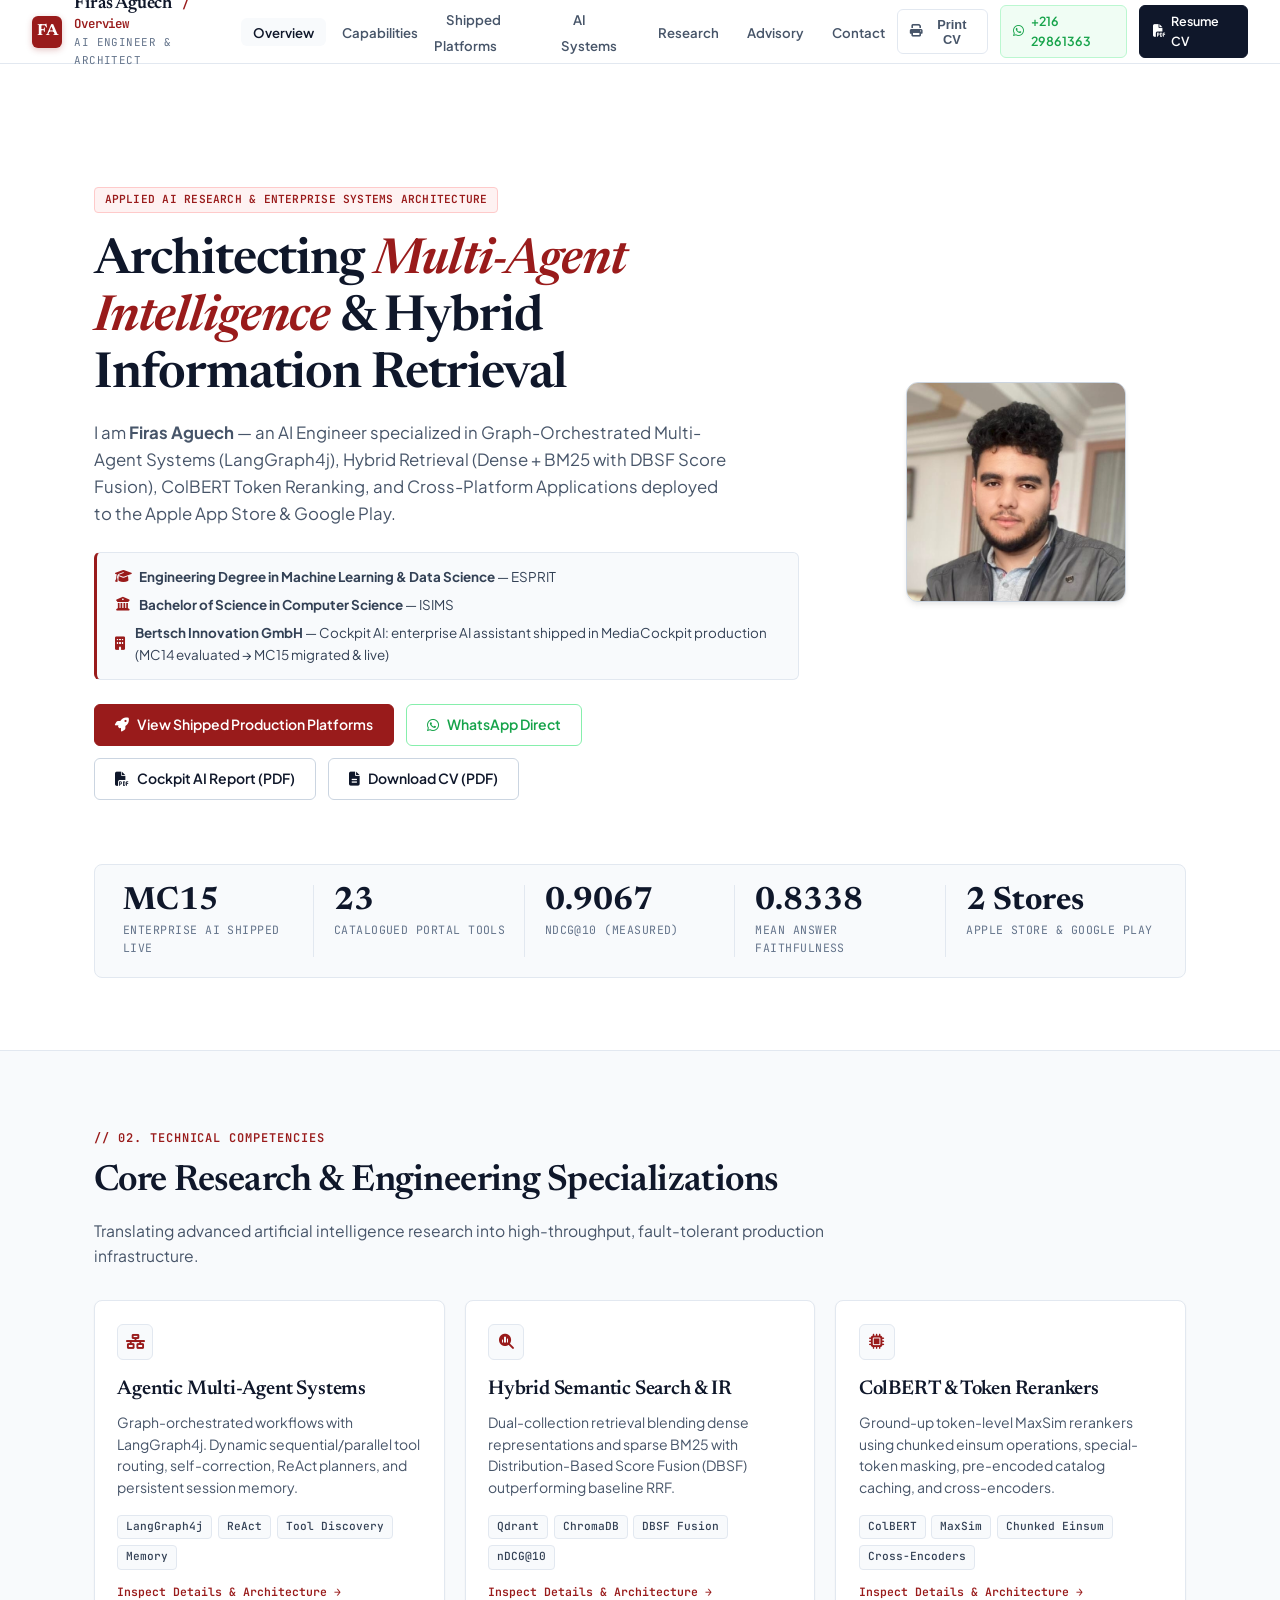
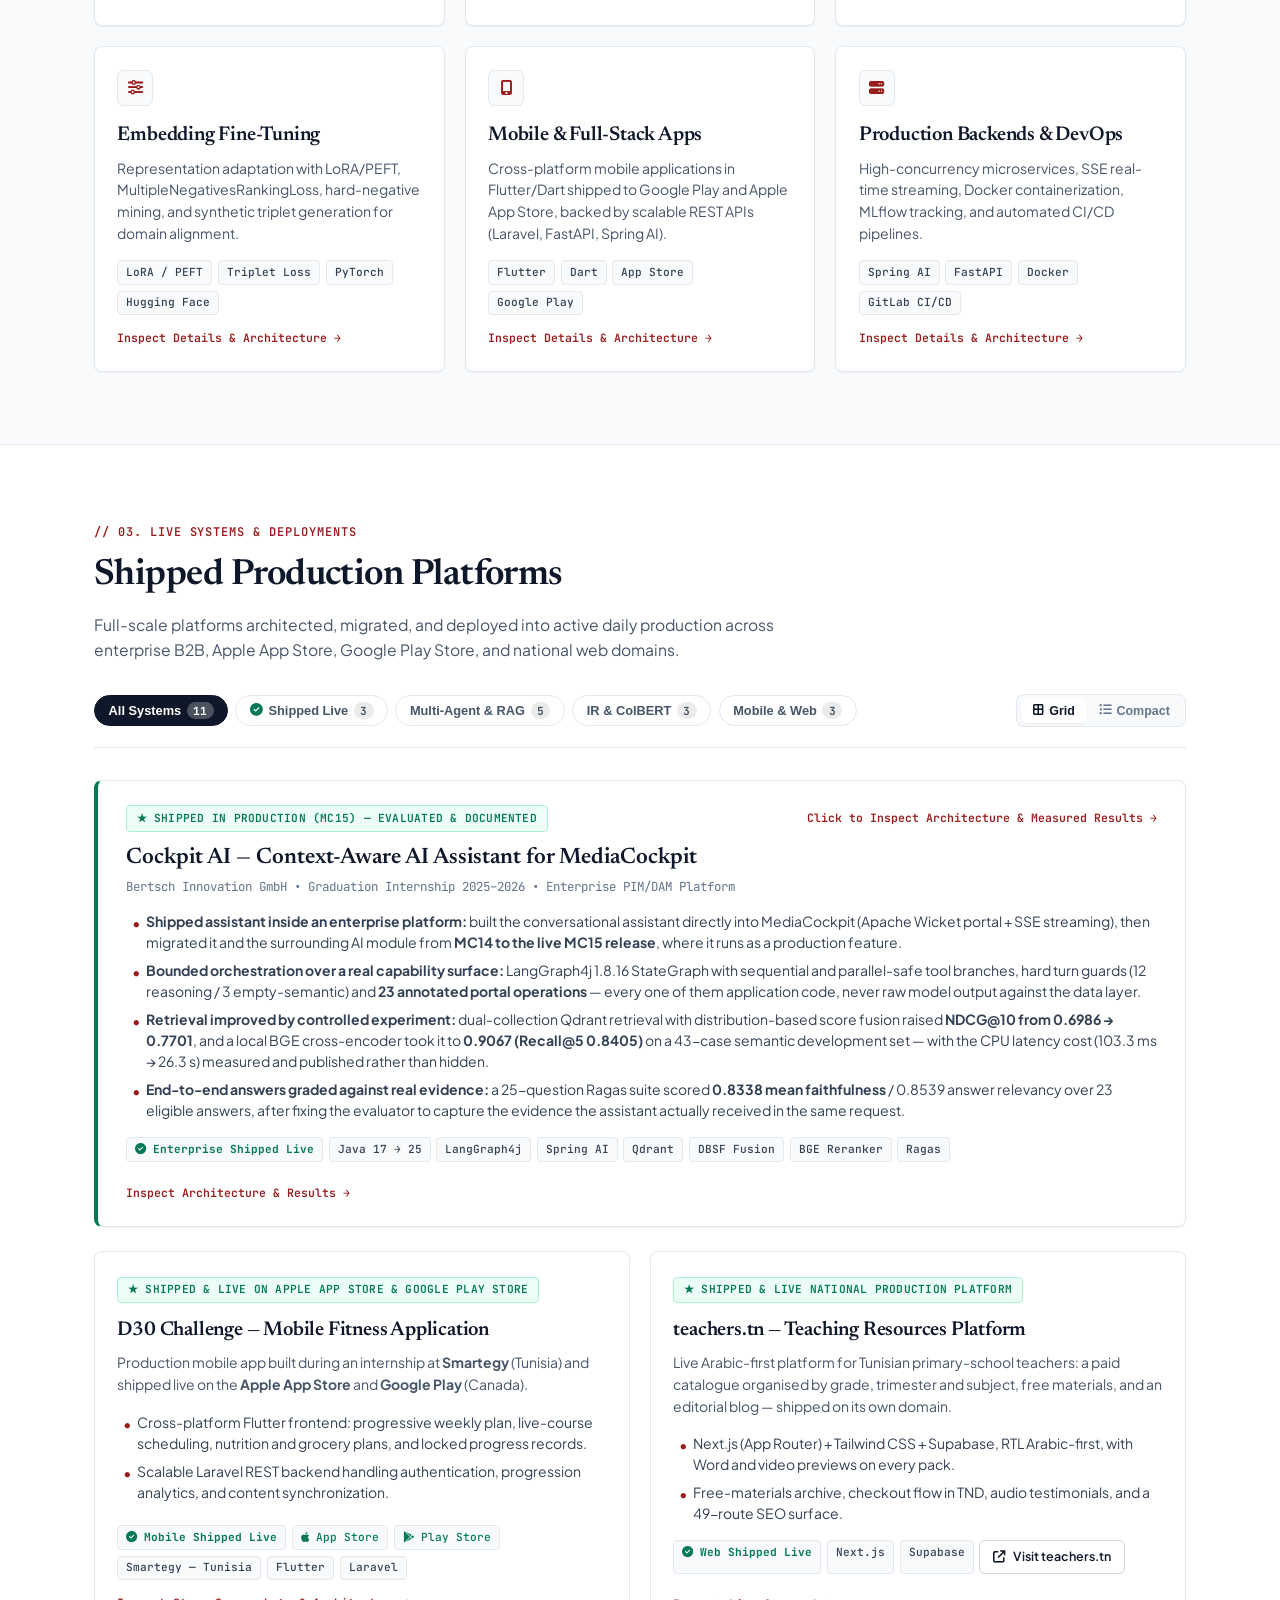
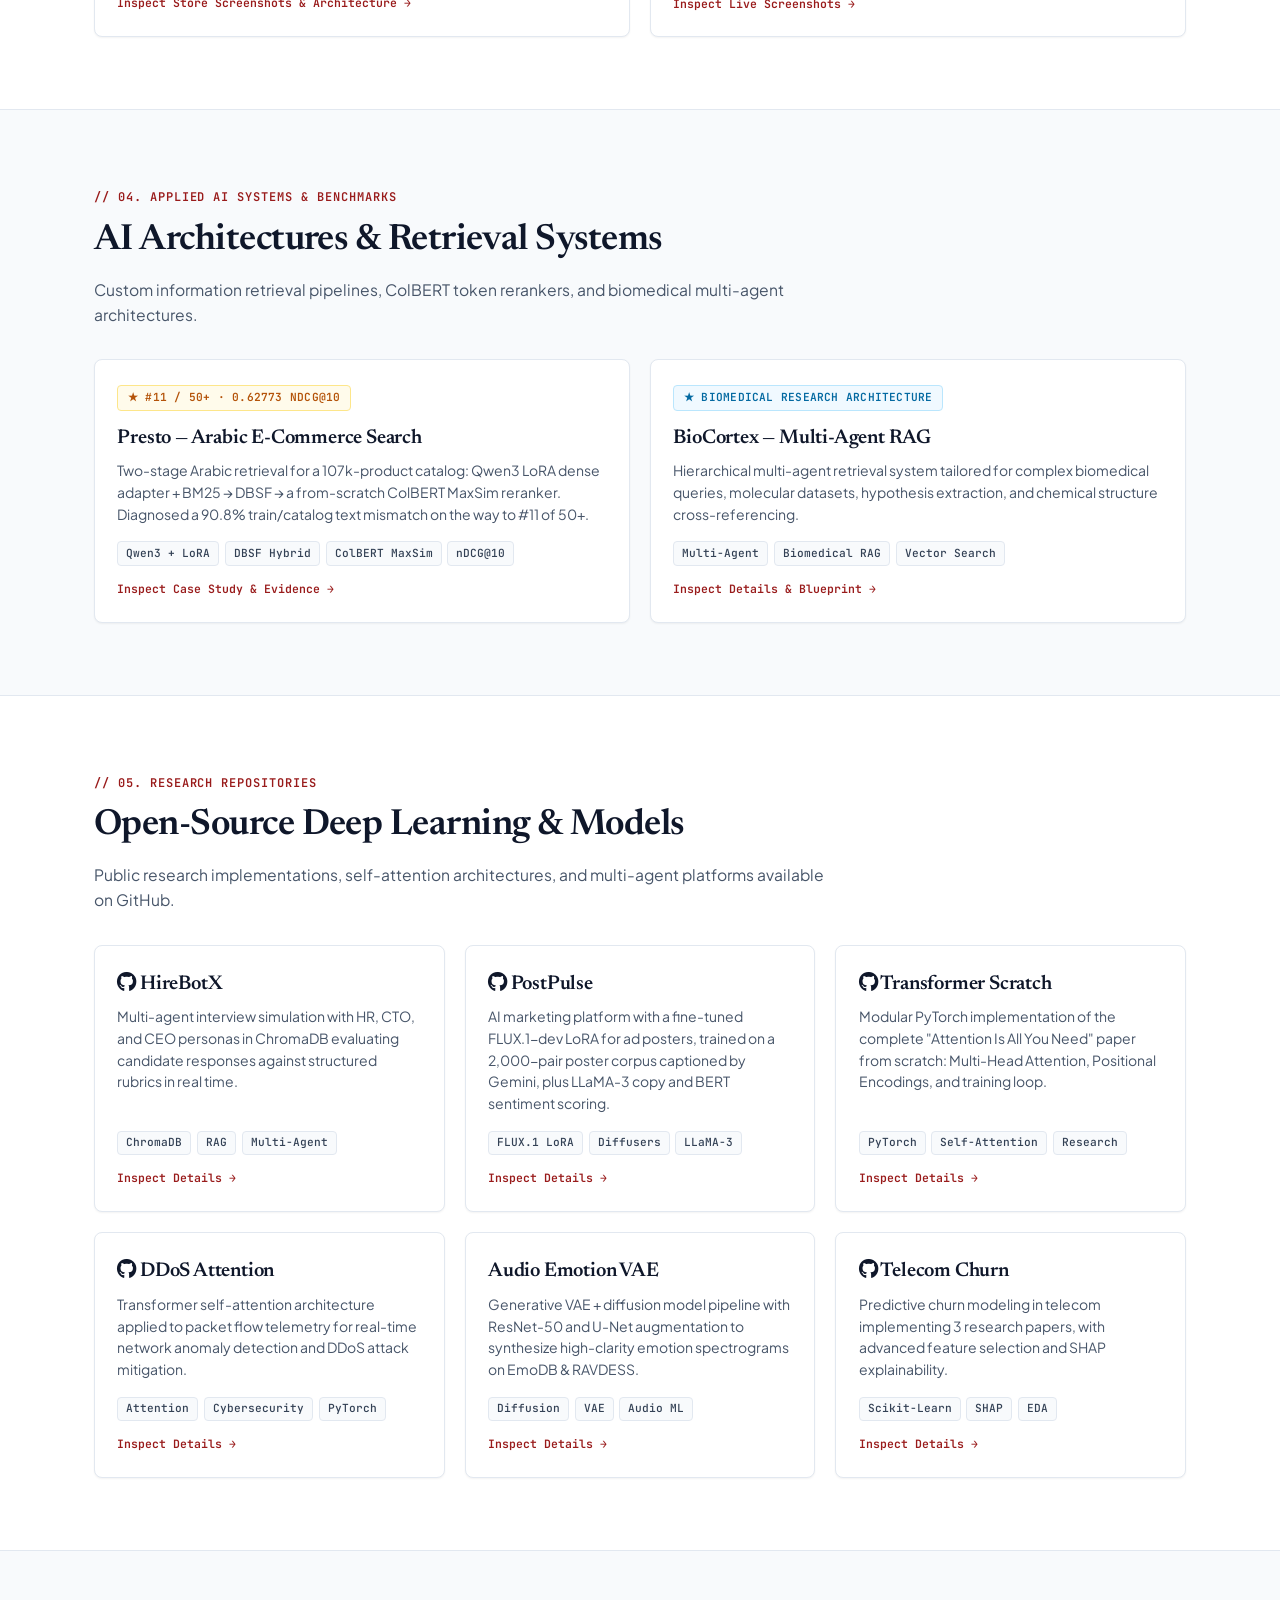
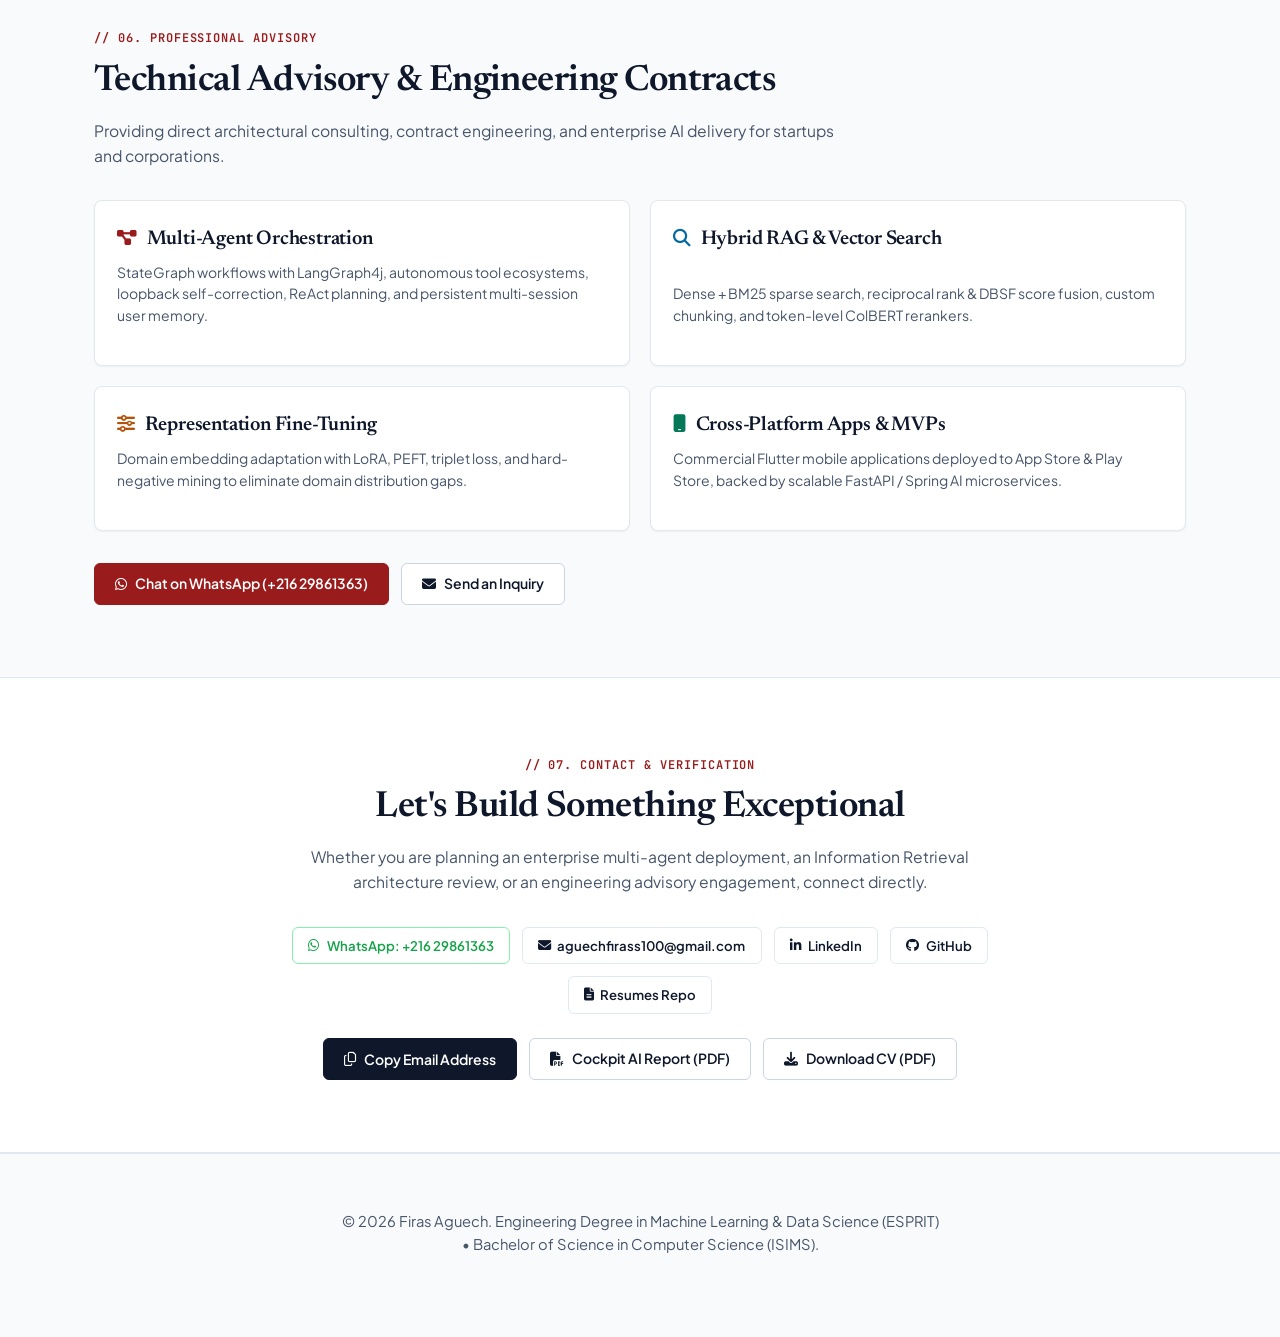
==== commit 8ce8effc: "Rebuild Presto case study with verified leaderboard, training and diagnosis evidence" ====
--- a/index.html
+++ b/index.html
@@ -1930,20 +1930,20 @@
           <!-- Presto -->
           <div class="card interactive filter-target" data-domains="ir-colbert agent-rag" onclick="openProjectModal('presto')">
             <div>
-              <span class="badge badge-gold" style="margin-bottom: 0.65rem;">★ TOP LEADERBOARD FINISH & IR BENCHMARK</span>
-              <h3 class="card-title">Presto — Arabic Search & ColBERT</h3>
+              <span class="badge badge-gold" style="margin-bottom: 0.65rem;">★ #11 / 50+ · 0.62773 NDCG@10</span>
+              <h3 class="card-title">Presto — Arabic E-Commerce Search</h3>
               <p class="card-desc">
-                Fine-tuned multilingual Qwen embeddings with LoRA. Engineered a custom ColBERT token-level MaxSim reranker with chunked einsum and pre-encoded catalog caching over Qdrant hybrid search.
+                Two-stage Arabic retrieval for a 107k-product catalog: Qwen3 LoRA dense adapter + BM25 → DBSF → a from-scratch ColBERT MaxSim reranker. Diagnosed a 90.8% train/catalog text mismatch on the way to #11 of 50+.
               </p>
             </div>
             <div>
               <div class="pill-list">
-                <span class="pill">Qdrant Hybrid</span>
+                <span class="pill">Qwen3 + LoRA</span>
+                <span class="pill">DBSF Hybrid</span>
                 <span class="pill">ColBERT MaxSim</span>
-                <span class="pill">LoRA</span>
                 <span class="pill">nDCG@10</span>
               </div>
-              <div class="card-link-prompt">Inspect Details & Blueprint →</div>
+              <div class="card-link-prompt">Inspect Case Study & Evidence →</div>
             </div>
           </div>
 
@@ -2362,32 +2362,72 @@
         ]
       },
       'presto': {
-        title: 'Presto — Arabic E-Commerce Semantic Search & ColBERT',
-        subtitle: 'Fine-Tuned Multilingual Embeddings & Token-Level MaxSim Reranker • Leaderboard Finish',
-        category: 'Information Retrieval & Deep Learning',
-        badge: '★ LEADERBOARD FINISH & REPO BACKED',
+        title: 'Presto — Arabic E-Commerce Search',
+        subtitle: 'Two-stage Arabic retrieval and a from-scratch ColBERT reranker for a 107,041-product catalog · Kaggle, July 2026',
+        category: 'Information Retrieval • Embedding Fine-Tuning • Competition Engineering',
+        badge: '★ #11 / 50+ — LEADERBOARD-VALIDATED, PUBLIC REPO',
         badgeClass: 'badge-gold',
         metrics: [
-          { num: 'Top', label: 'Arabic E-Com Finish' },
-          { num: 'ColBERT', label: 'MaxSim Reranker' },
-          { num: 'LoRA', label: 'Domain Fine-Tuning' },
-          { num: '<35ms', label: 'Inference Latency' }
-        ],
-        overview: 'Engineered an advanced hybrid search and reranking engine specifically fine-tuned for Arabic e-commerce product catalogs. Combines LoRA-adapted multilingual Qwen embeddings with a ground-up token-level ColBERT MaxSim reranker over Qdrant hybrid retrieval.',
+          { num: '0.62773', label: 'Best nDCG@10' },
+          { num: '#11 / 50+', label: 'Final Rank' },
+          { num: '107,041', label: 'Catalog Products' },
+          { num: '8 nights', label: 'Build Window' }
+        ],
+        galleryBadge: '✓ REPRODUCIBLE RESEARCH ARTIFACTS',
+        galleryNote: '// Five diagrams hand-built from the repository&rsquo;s notes, configs and leaderboard rows: the pipeline, the score ladder, the 90.8% data gap, the MaxSim reranker and the two shipped adapters. Click any frame to inspect it full size.',
+        meta: [
+          ['Competition', 'PrestoAI Arabic E-Commerce Search &amp; Retrieval Challenge — Kaggle, July 2026 · graded nDCG@10 over 29,014 queries'],
+          ['Task', 'Return the top-10 product IDs for each Arabic query from a 107,041-product catalog; the top three received 3-month on-site internships'],
+          ['Role', 'Solo — data analysis, fine-tuning, retrieval, reranking, evaluation and submission'],
+          ['Constraints', '8 days · RTX 3050 4 GB laptop GPU, then a rented Colab A100 40 GB · 6-hour training windows scheduled around power cuts'],
+          ['Result', 'Best <b>0.62773</b> nDCG@10 · <b>#11 of 50+</b> · top-3 cut 0.69362 · organiser Meilisearch baseline 0.6241'],
+          ['Repository', 'Public: <code>src/</code>, configs, <code>A_NOTES/</code> (10 write-ups, ~1,500 lines), <code>results/experiments.csv</code> and nine documented pipeline bug-fixes']
+        ],
+        overview: 'A two-stage Arabic search system built for a Kaggle competition run by Presto AI: normalise the query, retrieve candidates with a fine-tuned Qwen3 dense adapter fused with BM25, then rerank a 5,000-product shortlist with a custom token-level ColBERT MaxSim scorer. The decisive work was not a larger model. A TF-IDF audit found that <b>90.8% of training positives have no exact match in the catalog</b>, and that <b>54% of catalog names are duplicates</b> — two data properties that bound what any embedding model can score. The final submission reached <b>0.62773 nDCG@10 (#11 of 50+)</b>, beating the organiser&rsquo;s published Meilisearch baseline. The highest-ROI fix, catalog-text augmentation, was diagnosed early but never shipped; that gap is kept in the write-up rather than averaged away.',
         highlights: [
-          '<b>LoRA / PEFT Embedding Adaptation:</b> Fine-tuned multilingual representations using MultipleNegativesRankingLoss, hard-negative mining, and synthetic Arabic triplet generation.',
-          '<b>Ground-Up ColBERT MaxSim:</b> Built custom chunked einsum matrix multiplications with special-token masking and pre-encoded catalog caching, eliminating GPU memory bottlenecks.',
-          '<b>Hybrid Vector Retrieval:</b> Integrated Qdrant vector database with dense and sparse representations to handle Arabic dialect variations and morphological inflection.'
-        ],
-        tags: ['Python', 'PyTorch', 'Qdrant', 'ColBERT', 'LoRA / PEFT', 'Hugging Face', 'Transformers'],
+          '<b>Diagnosis before modelling:</b> TF-IDF fuzzy matching established that 90.8% of training positives have no exact catalog match, and 54% of catalog names are shared by at least one other product. Both were treated as measured ceilings, not footnotes.',
+          '<b>Arabic normalisation on both sides of the wire:</b> 12 operations — alef/yaa/taa unification, tashkeel and tatweel stripping, Arabic-Indic digits, dash variants, punctuation, definite-article prefixes and bidi marks — applied identically at index and query time.',
+          '<b>Dense retriever that shipped:</b> Qwen3-0.6B Arabic-ecom + LoRA r=16 on 531k hard-negative-expanded triplets with MultipleNegativesRankingLoss; checkpoint <code>155501</code> was used in every submission.',
+          '<b>Catalog-matched adapter:</b> 125k triplets rebuilt against the actual catalog text so training and inference finally share a vocabulary; batch 64, 5,563 steps, 1h 12m, final loss 0.122; checkpoint <code>010417</code> became the ColBERT reranker and produced the best score.',
+          '<b>ColBERT MaxSim from scratch:</b> special-token masking, documents padded to the chunk maximum with −∞, chunked <code>einsum("qd,ntd-&gt;nqt")</code>, and 65,759 catalog texts pre-encoded once (~2 GB in fp16).',
+          '<b>A two-order-of-magnitude scale fix:</b> a naive per-query Qdrant loop projected 9+ hours; batched <code>torch.mm</code> + <code>topk</code> scored all 29,014 queries in roughly two minutes.',
+          '<b>Leaderboard discipline:</b> every direction was judged on the real metric — a Jina reranker looked better locally but regressed on the LB, and a cross-encoder over a narrow top-100 window scored 0.41058; both were rejected.',
+          '<b>Reproducibility treated as part of the result:</b> fixed and documented nine pipeline bugs (including nondeterministic <code>uuid4</code> → deterministic <code>uuid5(product_id)</code>) and shipped the full ablation matrix.'
+        ],
+        tags: ['Python', 'PyTorch', 'Qwen3-0.6B', 'LoRA / PEFT', 'SentenceTransformers', 'BM25', 'DBSF', 'Qdrant', 'ColBERT', 'nDCG@10', 'Kaggle', 'Weights &amp; Biases', 'Colab A100'],
+        evidence: {
+          caption: '// Final leaderboard rows and the organiser baseline. Scores are nDCG@10 on the graded split; local validation is not comparable (11.35% catalog-match coverage).',
+          columns: ['Pipeline', 'nDCG@10', 'Gap to top-3', 'Read'],
+          rows: [
+            ['Organiser Meilisearch baseline', '0.6241', '−0.0695', 'Published lexical floor'],
+            ['Hybrid RRF (dense + BM25, k=60)', '0.60069', '−0.0929', 'Fusion without reranker'],
+            ['DBSF + ColBERT, top-500', '0.62293', '−0.0707', 'Previous best'],
+            ['DBSF + ColBERT, top-5000', '0.62773', '−0.0659', 'Shipped submission (#18)'],
+            ['Top-3 internship cut', '0.69362', '—', 'Not reached']
+          ],
+          bestRow: 3,
+          note: '// The 0.62773 submission was banked on 26 Jul and never beaten. Local nDCG was excluded from selection because only 11.35% / 50.76% of queries had catalog matches.'
+        },
+        tradeoffs: [
+          '<b>90.8% distribution gap — diagnosed, never fixed.</b> The model trained on rich name + brand + category + description text but inferred on name + category only. Catalog-text augmentation was estimated at +0.03–0.05 nDCG@10 and never shipped.',
+          '<b>Duplicate names cap the metric.</b> 57,781 of 107,041 products share a name with another entry; returning a different clone earns zero and cannot be corrected from the submission side.',
+          '<b>Local evaluation pointed the wrong way.</b> With 11.35% coverage, the Jina reranker gained locally but lost about seven points on the real leaderboard. Only LB results drove decisions.',
+          '<b>The BGE-M3 experiment cost time for 0.60718.</b> Its ColBERT head received zero gradients during triplet training, so its 50% blend weight added noise; the post-mortem documents the fix, but the rerun did not finish.',
+          '<b>Deadline and Colab fragility.</b> A Phase-1 checkpoint was lost to an ephemeral Colab path; the unified rerun was still evaluating (projected 8+ hours) when the competition closed.',
+          '<b>Not a top-3 result.</b> 0.0659 nDCG@10 behind the cut is a real gap, not a rounding error; the write-up keeps the failure analysis next to the score.'
+        ],
         images: [
-          { title: 'ColBERT MaxSim Token Interaction Heatmap', icon: 'fa-solid fa-network-wired', caption: 'Chunked einsum cross-token matching between query and Arabic catalog entries', status: 'Coming Soon' },
-          { title: 'LoRA Embedding Triplet Loss Convergence', icon: 'fa-solid fa-chart-area', caption: 'Training progression and MRR/nDCG validation gains on e-commerce benchmarks', status: 'Coming Soon' },
-          { title: 'Morphological Query Disambiguation Demo', icon: 'fa-solid fa-magnifying-glass', caption: 'Handling Arabic dialectal variations and high-recall sparse token matches', status: 'Coming Soon' }
+          { group: 'System design', title: 'End-to-End Retrieval Pipeline', icon: 'fa-solid fa-diagram-project', caption: 'Normalisation → dense + BM25 lanes → DBSF fusion of 5,000 candidates → token-level MaxSim rerank → top-10 submission.', src: 'assets/img/presto/pipeline.svg' },
+          { group: 'Leaderboard evidence', title: 'What Actually Moved the Score', icon: 'fa-solid fa-chart-simple', caption: 'Selected submissions and baselines on the real nDCG@10 metric. The axis starts at 0.35; the top-3 cut is marked.', src: 'assets/img/presto/ladder.svg' },
+          { group: 'Leaderboard evidence', title: 'The 90.8% Distribution Gap', icon: 'fa-solid fa-arrows-left-right', caption: 'Training positives carry four rich fields; the inference catalog has only name + category. The mismatch was measured on day 1–2.', src: 'assets/img/presto/data-gap.svg' },
+          { group: 'Deep dives', title: 'ColBERT MaxSim Reranker', icon: 'fa-solid fa-table-cells-large', caption: 'Token-level scoring with masked special tokens, padded documents, chunked einsum and a 50/50 blend with the hybrid score.', src: 'assets/img/presto/colbert.svg' },
+          { group: 'Deep dives', title: 'Two Shipped Adapters, One Unfinished Rerun', icon: 'fa-solid fa-microchip', caption: '531k-triplet dense adapter and 125k catalog-matched reranker adapter, plus the unified phase-2 experiment that ran out of clock.', src: 'assets/img/presto/training.svg' }
         ],
         links: [
-          { text: 'Request Private Repo Access', url: 'https://wa.me/21629861363', icon: 'fa-brands fa-whatsapp', primary: true },
-          { text: 'GitHub: aguechfirass100/Presto', url: 'https://github.com/aguechfirass100/Presto', icon: 'fa-brands fa-github' }
+          { text: 'GitHub: aguechfirass100/Presto', url: 'https://github.com/aguechfirass100/Presto', icon: 'fa-brands fa-github', primary: true },
+          { text: 'Source Tree', url: 'https://github.com/aguechfirass100/Presto/tree/main/src', icon: 'fa-solid fa-folder-open' },
+          { text: 'Experiment Log (CSV)', url: 'https://github.com/aguechfirass100/Presto/blob/main/results/experiments.csv', icon: 'fa-solid fa-table' },
+          { text: 'Kaggle Competition', url: 'https://kaggle.com/competitions/presto-ai-arabic-e-commerce-search-retrieval-challenge', icon: 'fa-solid fa-trophy' }
         ]
       },
       'biocortex': {
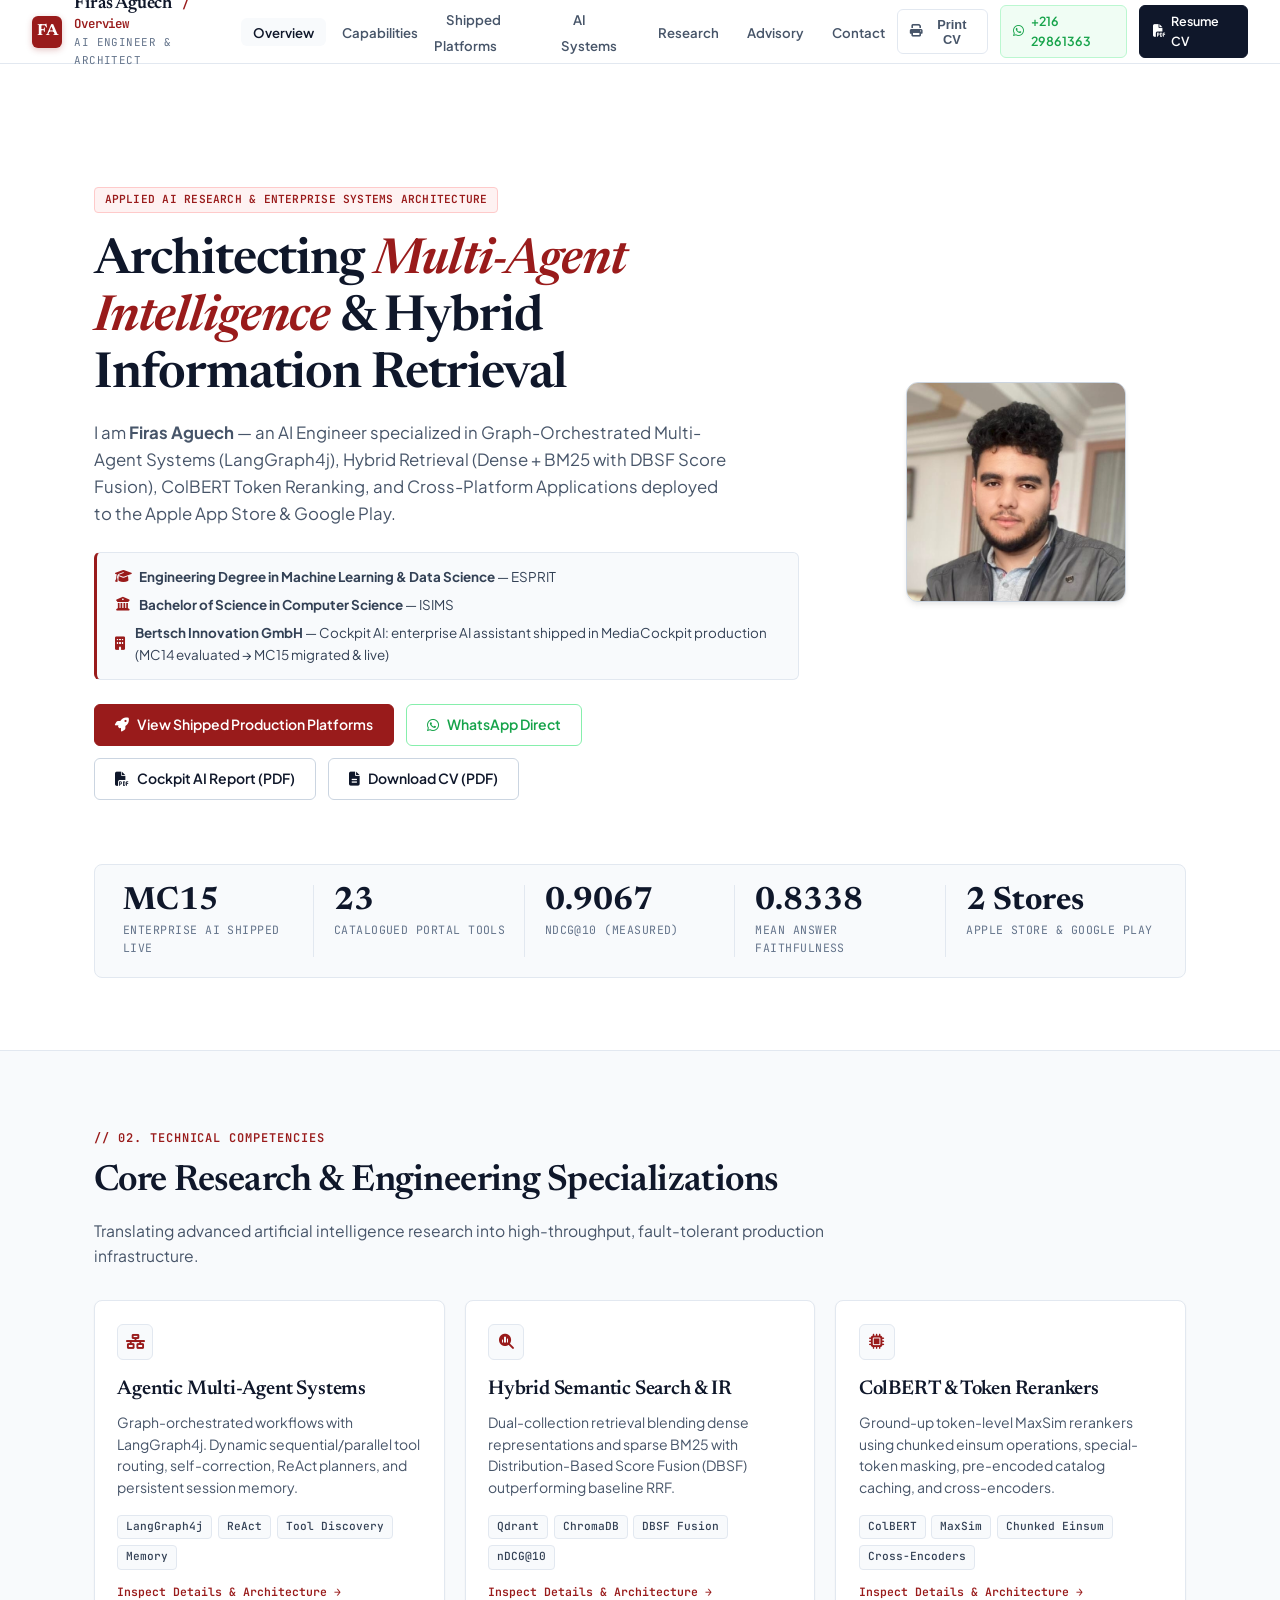
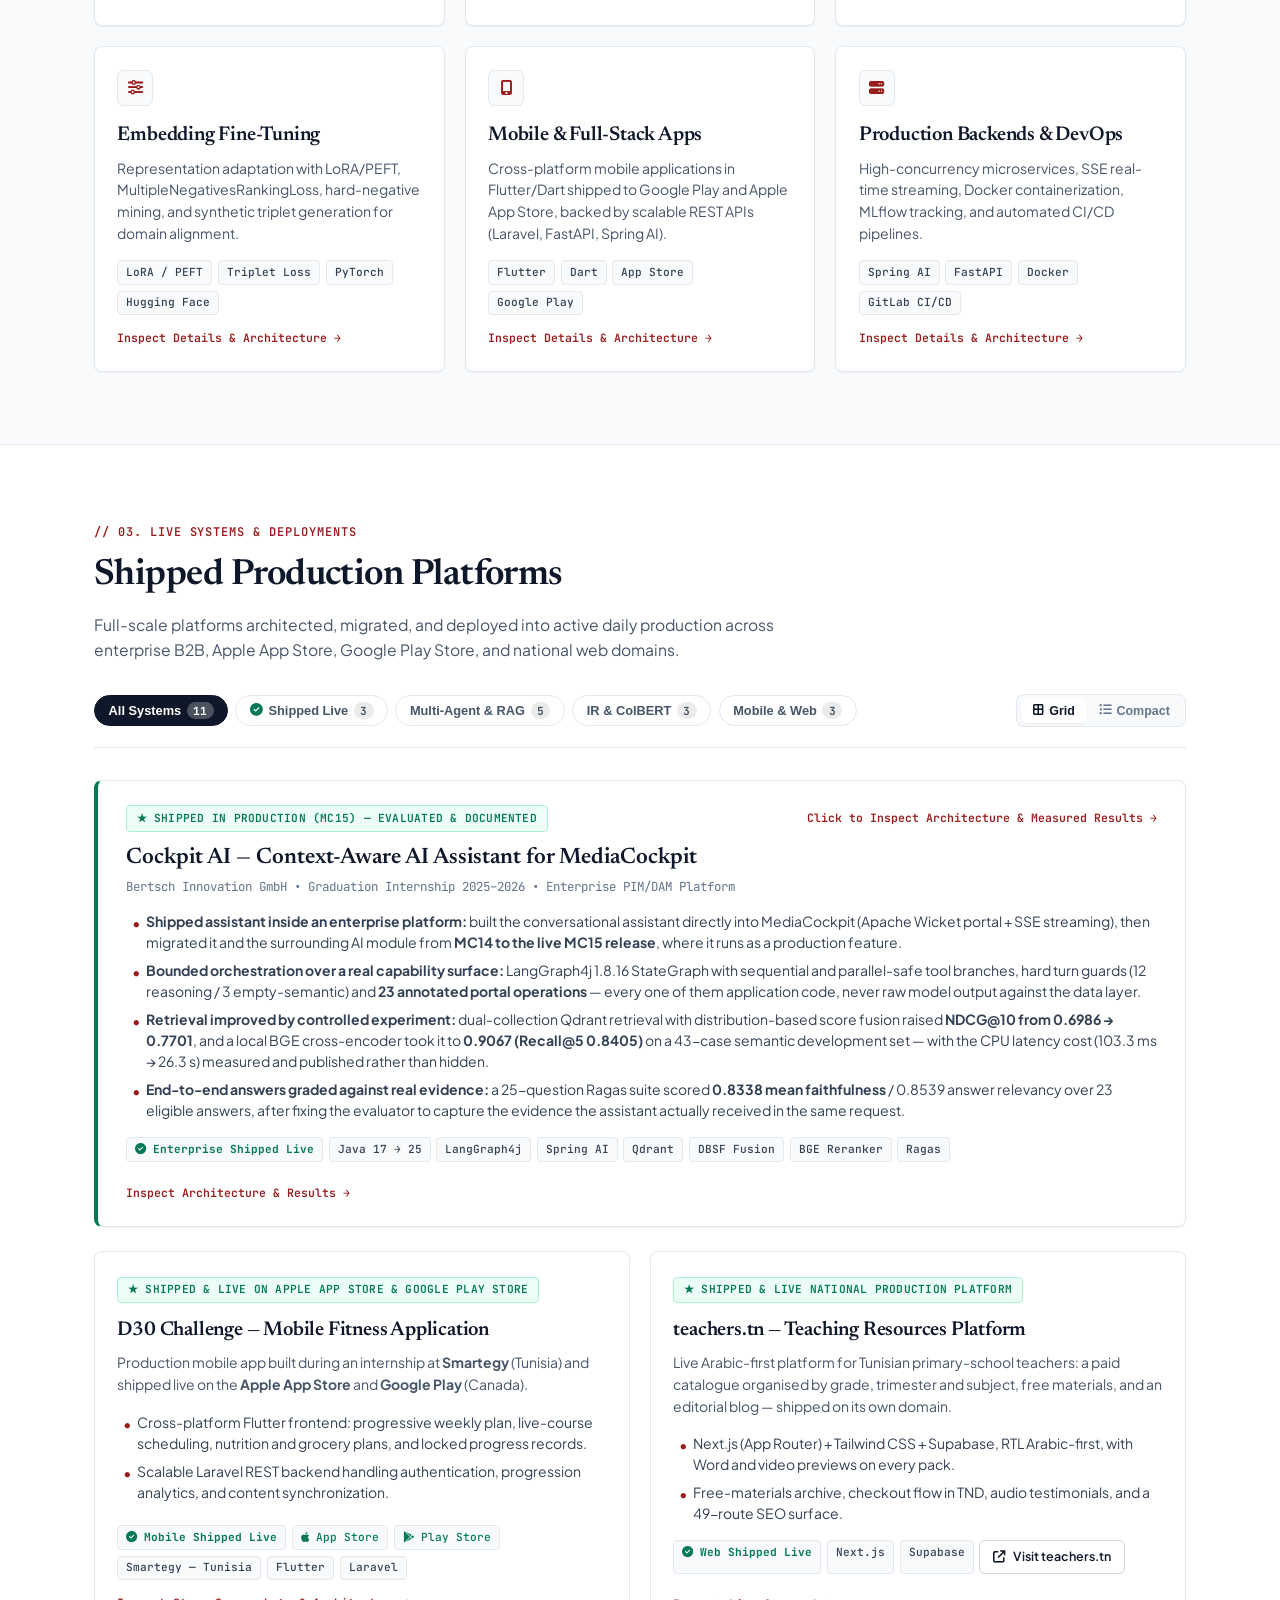
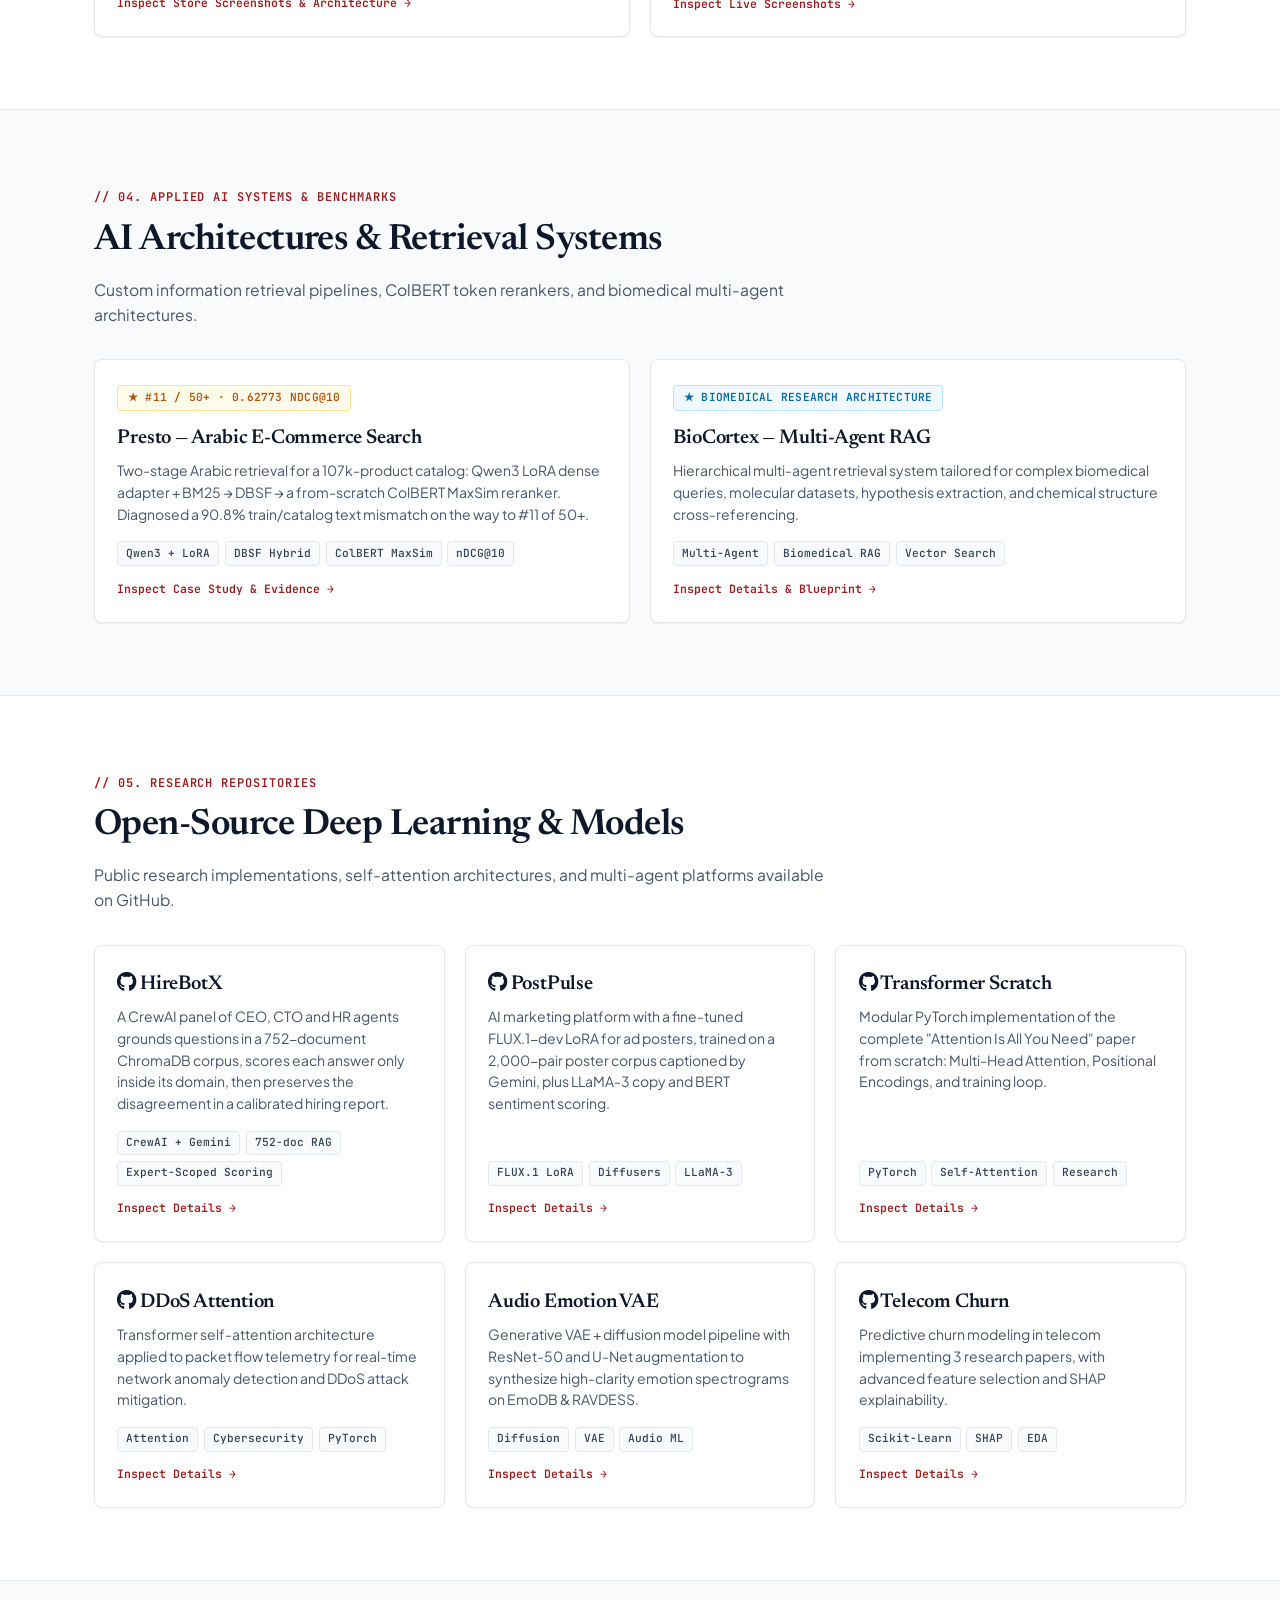
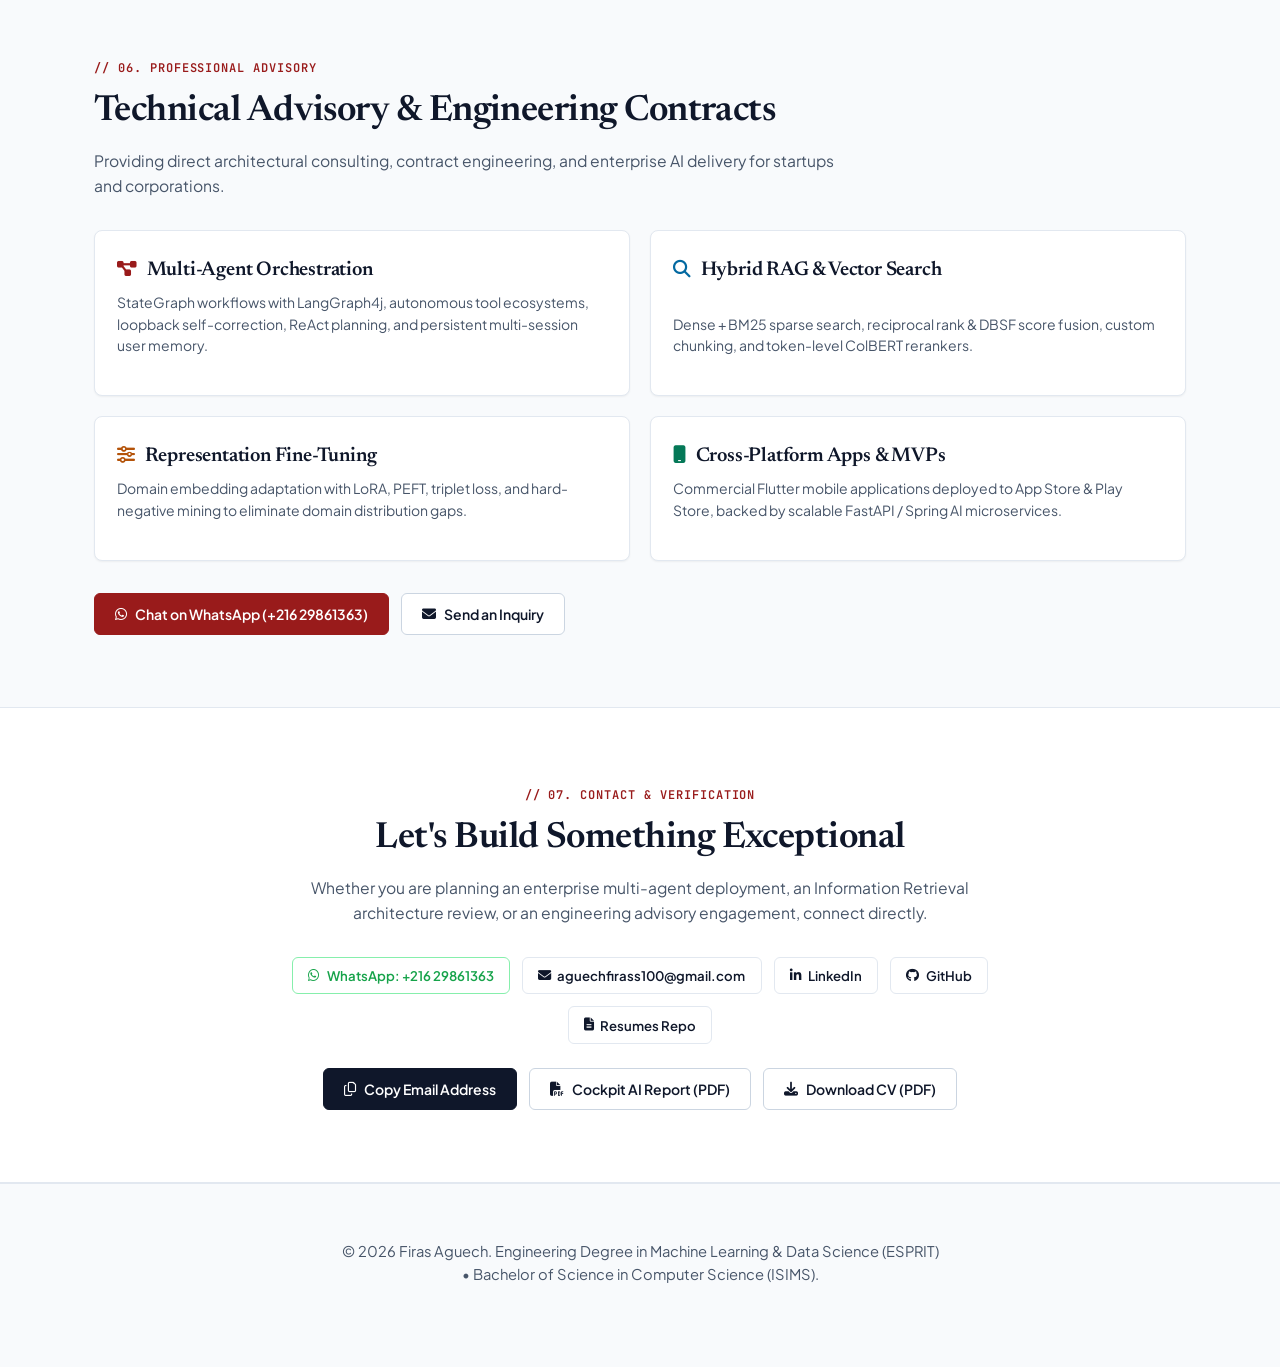
==== commit 7004810f: "Rebuild HireBotX case study with verified agent, RAG and evaluation evidence" ====
--- a/index.html
+++ b/index.html
@@ -1982,10 +1982,10 @@
           <div class="card interactive filter-target" data-domains="agent-rag" onclick="openProjectModal('hirebotx')">
             <div>
               <h3 class="card-title"><a href="https://github.com/aguechfirass100/HireBotX" target="_blank" onclick="event.stopPropagation();" style="color: inherit; text-decoration: none;"><i class="fa-brands fa-github"></i> HireBotX</a></h3>
-              <p class="card-desc">Multi-agent interview simulation with HR, CTO, and CEO personas in ChromaDB evaluating candidate responses against structured rubrics in real time.</p>
+              <p class="card-desc">A CrewAI panel of CEO, CTO and HR agents grounds questions in a 752-document ChromaDB corpus, scores each answer only inside its domain, then preserves the disagreement in a calibrated hiring report.</p>
             </div>
             <div>
-              <div class="pill-list"><span class="pill">ChromaDB</span><span class="pill">RAG</span><span class="pill">Multi-Agent</span></div>
+              <div class="pill-list"><span class="pill">CrewAI + Gemini</span><span class="pill">752-doc RAG</span><span class="pill">Expert-Scoped Scoring</span></div>
               <div class="card-link-prompt">Inspect Details →</div>
             </div>
           </div>
@@ -2560,29 +2560,80 @@
         ]
       },
       'hirebotx': {
-        title: 'HireBotX — Multi-Agent Mock Interview Simulation',
-        subtitle: 'Persona-Driven AI Interviewers with Dynamic Real-Time Rubric Evaluation',
-        category: 'Multi-Agent LLM Application',
-        badge: '★ OPEN SOURCE AI PROJECT',
+        title: 'HireBotX — Multi-Agent Interview & CV Suite',
+        subtitle: 'A three-agent hiring panel, a grounded question bank, and a checked-in evaluation that says MAYBE',
+        category: 'Multi-Agent LLM Application • RAG • Full-Stack',
+        badge: '★ OPEN SOURCE — CREWAI + GEMINI',
         badgeClass: 'badge-gold',
         metrics: [
-          { num: '3', label: 'AI Personas' },
-          { num: 'ChromaDB', label: 'Persona Memory' },
-          { num: 'Real-Time', label: 'Rubric Scoring' }
-        ],
-        overview: 'A multi-agent interview preparation engine that simulates realistic technical and behavioral interviews with 3 distinct AI personas: HR Manager, Chief Technology Officer, and CEO.',
+          { num: '3', label: 'Role Agents' },
+          { num: '752', label: 'RAG Documents' },
+          { num: '4', label: 'Chroma Collections' },
+          { num: '5.1/10', label: 'Real Evaluation' }
+        ],
+        galleryBadge: '✓ REAL UI CAPTURES + CHECKED-IN EVALUATION',
+        galleryNote: '// The three UI frames are local captures of the React clients in this repository; the diagrams are built from source; the report is the checked-in first_interview_report.txt. No live model calls were made for these captures.',
+        meta: [
+          ['Project', 'HireBotX — a monorepo holding two products: JobMate AI (multi-agent mock interviews) and CV Enhancer AI (CV rewriting, job matching, LaTeX output)'],
+          ['Role', 'Solo — agent prompts and personas, RAG ingestion and retrieval, workflow orchestration, FastAPI routes, React clients'],
+          ['Agent stack', 'CrewAI 1.2.1 · CEO / CTO / HR personas · Gemini 2.5 Flash at temperature 0.7 · no delegation'],
+          ['Retrieval', 'ChromaDB 1.1.1 + all-MiniLM-L6-v2 (384-d) · 752 documents in four collections · metadata post-filters'],
+          ['Interview flow', 'Independent CV-vs-JD analysis → three-round question debate → expert-scoped scoring → CEO calibration'],
+          ['Result', 'Checked-in real report: <b>5.1/10</b>, <b>MAYBE</b>, mid-level with concerns; the CTO dissented with <b>NO HIRE</b>'],
+          ['CV branch', 'FastAPI + LangChain <code>create_agent</code> + ChatGroq (<code>gpt-oss-120b</code> orchestrator, <code>llama-3.3-70b</code> edits) + Apify job actor + pdflatex'],
+          ['Repository', 'Public monorepo: workflows, prompts, agents, RAG layer, two React clients, Chroma fixtures and the report artifact']
+        ],
+        overview: 'HireBotX is a two-product monorepo for job-search tooling. The larger branch, JobMate AI, runs a mock interview as a panel of three CrewAI agents: a CEO probing strategy, a CTO probing technical depth, and an HR lead probing ownership and collaboration. The orchestration is plain Python across four phases — three independent CV-vs-JD analyses, three rounds of question proposals, critique and CEO consensus, a turn-based interview where only the question owner scores the answer while all three agents observe, and a final report built from three domain assessments plus a CEO-led calibration meeting. The agents are grounded in a 752-document ChromaDB corpus: 400 questions, 240 job descriptions, 62 rubrics and red flags, and 50 best practices, embedded locally with all-MiniLM-L6-v2 and filtered by category, difficulty and owner.',
         highlights: [
-          '<b>Tri-Persona Interaction Model:</b> Each agent has distinct evaluation criteria, conversational styles, and specialized rubric scoring stored in ChromaDB.',
-          '<b>Adaptive Follow-Up Questions:</b> Agents dynamically adjust question difficulty based on the depth and accuracy of candidate answers.',
-          '<b>Comprehensive Scorecard Report:</b> Generates detailed post-interview assessments with competency ratings and actionable feedback.'
-        ],
-        tags: ['Python', 'LangChain', 'ChromaDB', 'OpenAI', 'Streamlit', 'RAG'],
+          '<b>Phase separation instead of one mega-prompt:</b> four workflows with different contracts — JSON gap analyses, a debated question list, per-question expert scores plus cross-agent observations, and a composed report. Each phase is one or more separate Crew kickoffs, so the report can see what the scoring stage did rather than re-deriving it.',
+          '<b>Three-round question generation:</b> each agent proposes from its own CV analysis; round two asks every agent to critique all proposals through its own lens; round three gives the CEO the critiques and asks for a final balanced list. The RAG tool supplies questions, rubrics and best practices at the point of generation.',
+          '<b>Expert-scoped scoring:</b> the CEO scores only CEO questions, the CTO only CTO questions, and HR only HR questions. The other two agents still read every answer and record cross-cutting observations, but they cannot score outside their lane — the design decision that keeps a technical answer from being judged by a culture rubric.',
+          '<b>Disagreement survives into the report:</b> the checked-in run returned CEO 5.0, CTO 4.5 (NO HIRE) and HR 5.0 (MAYBE), with an overall 5.1/10 and a MAYBE decision. The CTO&rsquo;s dissent is quoted next to the final recommendation instead of being averaged into a single friendly number.',
+          '<b>A RAG layer with its own boundary:</b> <code>rag/</code> owns the persistent Chroma client, the MiniLM embedding model and retrieval; agents only see decorated tool functions. A process-wide singleton loads the model once, and the retriever pulls 5× results then filters by category prefix, difficulty and rubric owner in Python because Chroma&rsquo;s <code>where</code> cannot express those predicates.',
+          '<b>A corpus assembled from real role data:</b> 400 questions split across CTO technical (200), HR behavioral (107), CEO strategic (50), HR situational (37) and HR technical discussion (6); 240 job descriptions weighted toward DevOps, data science and backend roles; 62 criteria covering follow-up triggers, red flags and rubrics; 50 best practices.',
+          '<b>CV toolchain with real tools:</b> a LangChain agent chooses between an Apify job scraper, a CV rewriter and a LaTeX generator; the FastAPI service extracts PDF text, streams edits over SSE, and compiles the LaTeX with local <code>pdflatex</code> to a downloadable PDF.',
+          '<b>Two clients, one repository:</b> the interview app is React 19 / Vite 7 / Tailwind 4 with landing, upload, job, interview and report screens plus a mock-API switch for offline demos; the CV editor is a separate React 18 / Tailwind 3 app. They share a repo and a purpose, not a component library.'
+        ],
+        tags: ['Python', 'CrewAI 1.2.1', 'Gemini 2.5 Flash', 'ChromaDB 1.1.1', 'all-MiniLM-L6-v2', 'RAG', 'Multi-Agent', 'FastAPI', 'LangChain', 'ChatGroq', 'Apify', 'LaTeX / pdflatex', 'React 19', 'Vite 7', 'Tailwind 4'],
+        evidence: {
+          caption: '// Corpus composition read from chroma.sqlite3, plus the scores and decision from the checked-in report.',
+          columns: ['Signal', 'Value', 'Read'],
+          rows: [
+            ['Interview questions', '400', 'CTO 200 · HR 150 · CEO 50'],
+            ['Question difficulty', '203 / 166 / 31', 'hard / medium / easy'],
+            ['Job descriptions', '240', 'DevOps / DS / backend heavy'],
+            ['JD seniority', '110 senior', '84 entry · 31 mid · 15 other'],
+            ['Rubrics & practices', '62 + 50', '30 triggers · 20 red flags'],
+            ['Embedding index', '752 × 384-d', 'all-MiniLM-L6-v2'],
+            ['Real report', '5.1/10 · MAYBE', 'CEO 5.0 · CTO 4.5 · HR 5.0'],
+            ['Panel result', 'Mid-Level', 'CTO dissent preserved']
+          ],
+          bestRow: 6,
+          note: '// The web client ships a separate STRONG HIRE 8.1 mock fixture for demos; the 5.1/10 row comes from first_interview_report.txt, not from that fixture.'
+        },
+        tradeoffs: [
+          '<b>Three personas, one model.</b> All three agents run on the same Gemini 2.5 Flash weights with different role prompts. The disagreement is real in the output, but it is prompt separation, not a true model ensemble.',
+          '<b>Cost and latency scale with turns.</b> Every answer triggers one expert evaluation plus observations from the other two agents, and every phase starts new Crew kickoffs. There is no caching or batching — acceptable for a local demo, not for high-throughput interviewing.',
+          '<b>Question-count drift.</b> The current parser keeps one proposal per agent and caps the final consensus list at three questions, while the checked-in report covers more than that. The report predates the cap; I would pin the expected count and add a contract test rather than leave the fixture and parser out of sync.',
+          '<b>Metadata filtering after retrieval can starve results.</b> Chroma&rsquo;s <code>where</code> cannot do a category-prefix or owner check, so the code pulls 5× candidates and filters in Python; a narrow category-plus-difficulty request can return fewer than five. The README calls this hybrid search, but there is no BM25 lane.',
+          '<b>Two products, two stacks.</b> React 19 / Tailwind 4 and React 18 / Tailwind 3, two FastAPI services, no shared component library or auth. The repo is a pair of working systems rather than one platform, and the duplicated setup is visible.',
+          '<b>Demo copy outran the build.</b> The interview client ships a mock STRONG HIRE 8.1 report and unsupported marketing stats, and the repository description mentions video, face/voice analysis and coding practice that are not in the code. This case study uses the shipped UI and the real report only; the README&rsquo;s Ollama setup is also stale, since the agents call Gemini.'
+        ],
         images: [
-          { title: 'Multi-Persona Interview Simulation UI', icon: 'fa-solid fa-robot', caption: 'Interactive session switching dynamically between HR, CTO, and CEO questions', status: 'Coming Soon' },
-          { title: 'Candidate Feedback Rubric Dashboard', icon: 'fa-solid fa-clipboard-check', caption: 'Score breakdowns across technical depth, communication, and leadership', status: 'Coming Soon' }
+          { group: 'System design', title: 'Two Products, One Repository', icon: 'fa-solid fa-diagram-project', caption: 'JobMate AI and CV Enhancer share a monorepo, not a runtime: two FastAPI services, four-phase interview orchestration, three role agents and a 752-document Chroma index.', src: 'assets/img/hirebotx/architecture.svg' },
+          { group: 'System design', title: 'Four-Phase Interview Pipeline', icon: 'fa-solid fa-sitemap', caption: 'The role matrix for each phase: independent CV analysis, three-round question generation, expert-scoped scoring with cross-agent observation, and CEO-led report calibration.', src: 'assets/img/hirebotx/phases.svg' },
+          { group: 'Retrieval evidence', title: 'What the Agents Can Retrieve', icon: 'fa-solid fa-database', caption: 'Collection counts, question categories, difficulty split, job-description roles and the retrieval path — all read from the shipped chroma.sqlite3, not from the README.', src: 'assets/img/hirebotx/corpus.svg' },
+          { group: 'Evaluation evidence', title: 'The Real Report: 5.1/10, MAYBE', icon: 'fa-solid fa-file-circle-exclamation', caption: 'The checked-in first_interview_report.txt: overall 5.1/10, mid-level with concerns, CEO 5.0, CTO 4.5 with NO HIRE, and HR 5.0 with MAYBE. The CTO dissent is preserved.', src: 'assets/img/hirebotx/report.svg' },
+          { group: 'Product surface', title: 'JobMate AI — CV Upload', icon: 'fa-solid fa-arrow-up-from-bracket', caption: 'Step 1 of the interview client: PDF/TXT upload with the four-step progress rail. Local preview capture of the repository UI; no model calls were made.', src: 'assets/img/hirebotx/interview-upload.png', shot: true },
+          { group: 'Product surface', title: 'JobMate AI — Job Description', icon: 'fa-solid fa-briefcase', caption: 'Step 2 of the interview client, with the built-in example job description loaded into the editor and the submit action enabled at 485 characters.', src: 'assets/img/hirebotx/interview-job.png', shot: true },
+          { group: 'Product surface', title: 'CV Enhancer — Upload', icon: 'fa-solid fa-file-arrow-up', caption: 'The separate CV editing client: PDF upload, streamed edit instructions and LaTeX preview, backed by its own FastAPI service.', src: 'assets/img/hirebotx/cv-upload.png', shot: true }
         ],
         links: [
-          { text: 'GitHub: aguechfirass100/HireBotX', url: 'https://github.com/aguechfirass100/HireBotX', icon: 'fa-brands fa-github', primary: true }
+          { text: 'GitHub: aguechfirass100/HireBotX', url: 'https://github.com/aguechfirass100/HireBotX', icon: 'fa-brands fa-github', primary: true },
+          { text: 'Interview Workflows', url: 'https://github.com/aguechfirass100/HireBotX/tree/main/mock_interview/src/workflows', icon: 'fa-solid fa-diagram-project' },
+          { text: 'Agent & RAG Source', url: 'https://github.com/aguechfirass100/HireBotX/tree/main/mock_interview/src', icon: 'fa-solid fa-folder-open' },
+          { text: 'Real Report Artifact', url: 'https://github.com/aguechfirass100/HireBotX/blob/main/first_interview_report.txt', icon: 'fa-solid fa-file-lines' },
+          { text: 'CV Enhancer Branch', url: 'https://github.com/aguechfirass100/HireBotX/tree/main/cv_enhancement_cover_letter', icon: 'fa-solid fa-wand-magic-sparkles' }
         ]
       },
       'postpulse': {
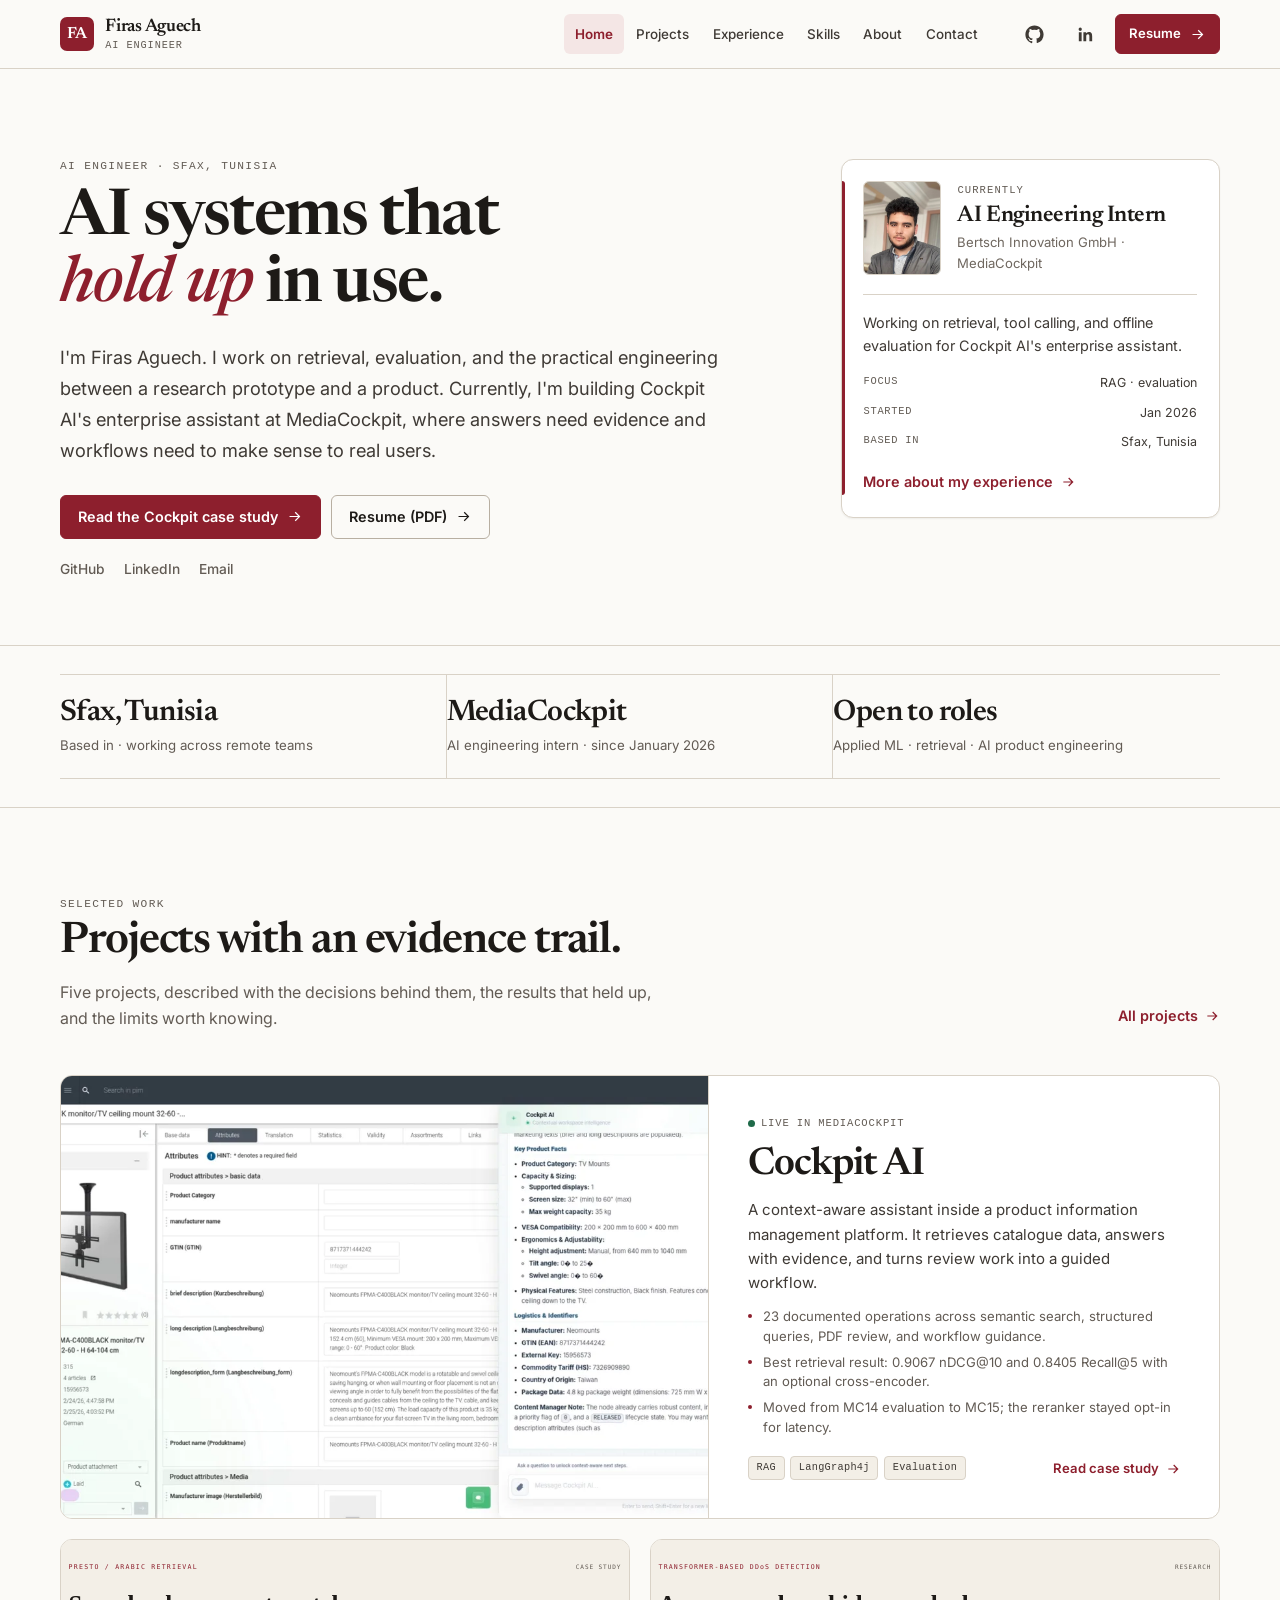
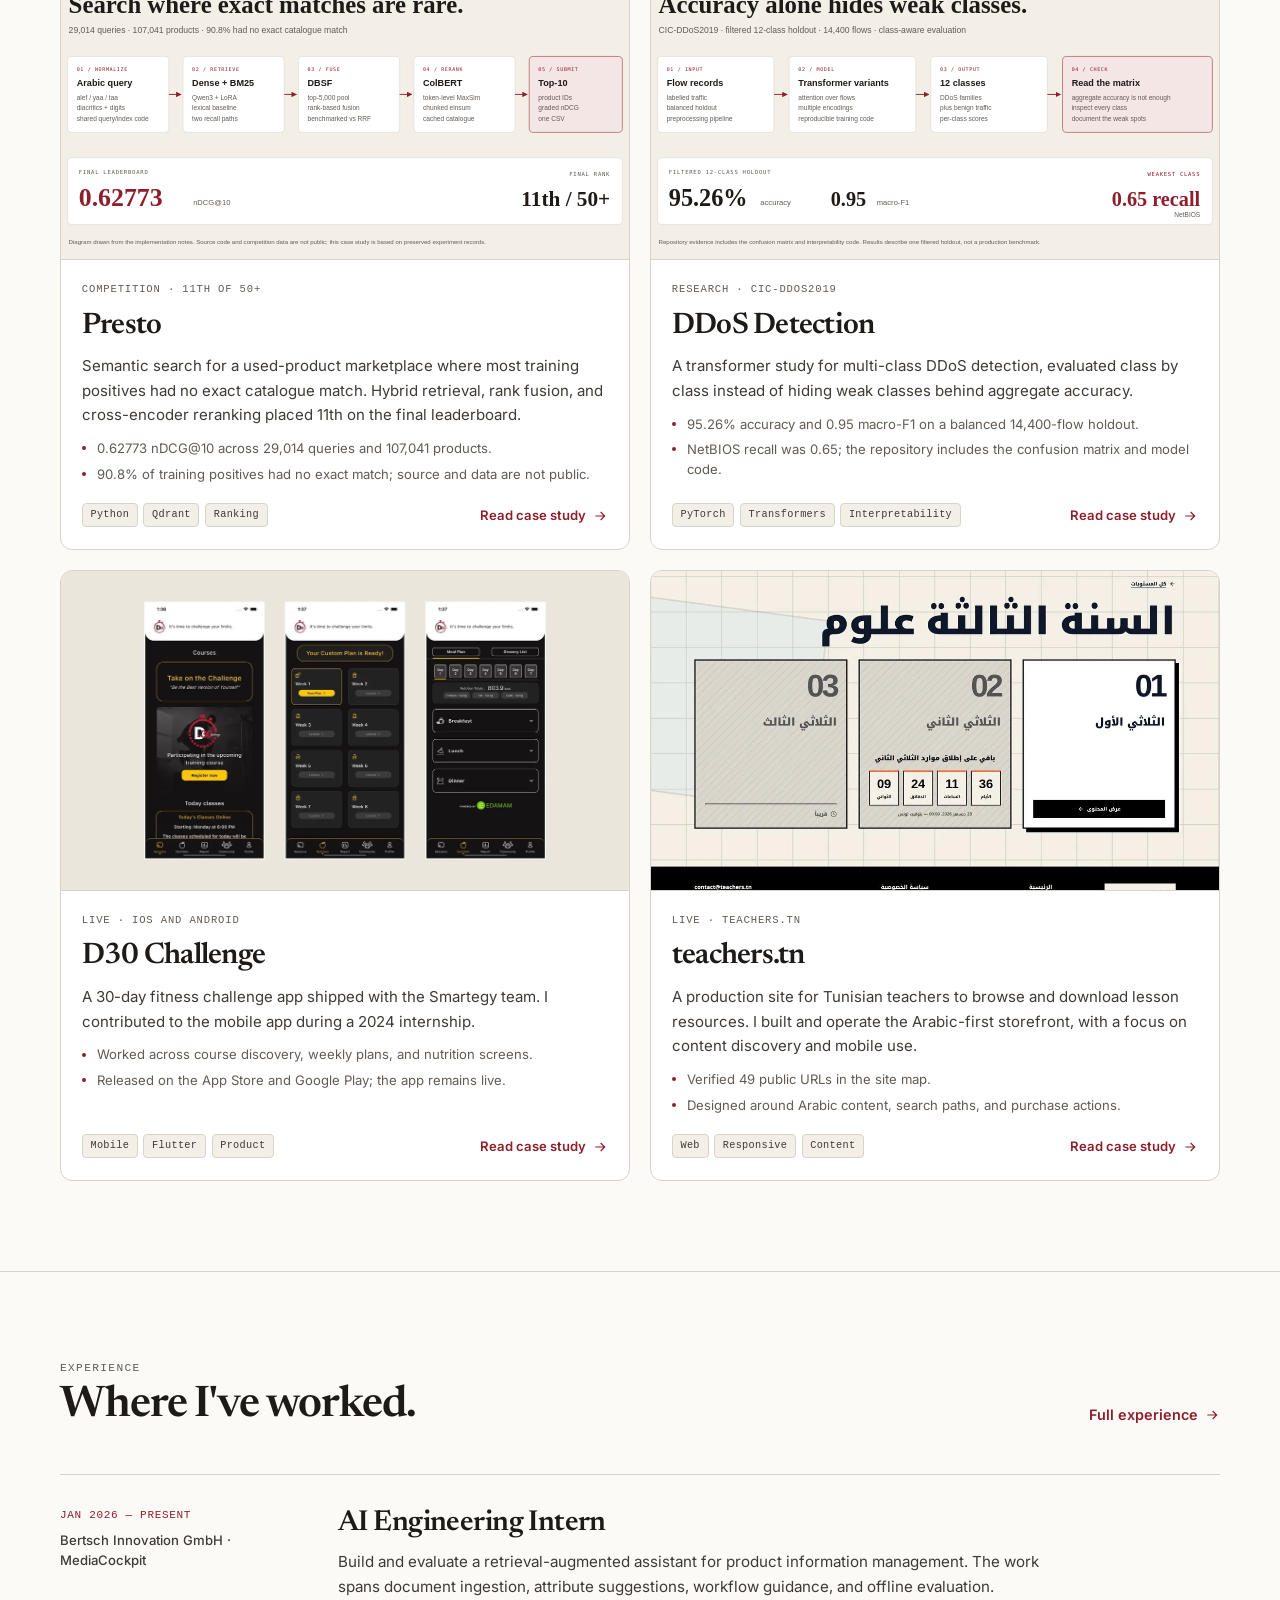
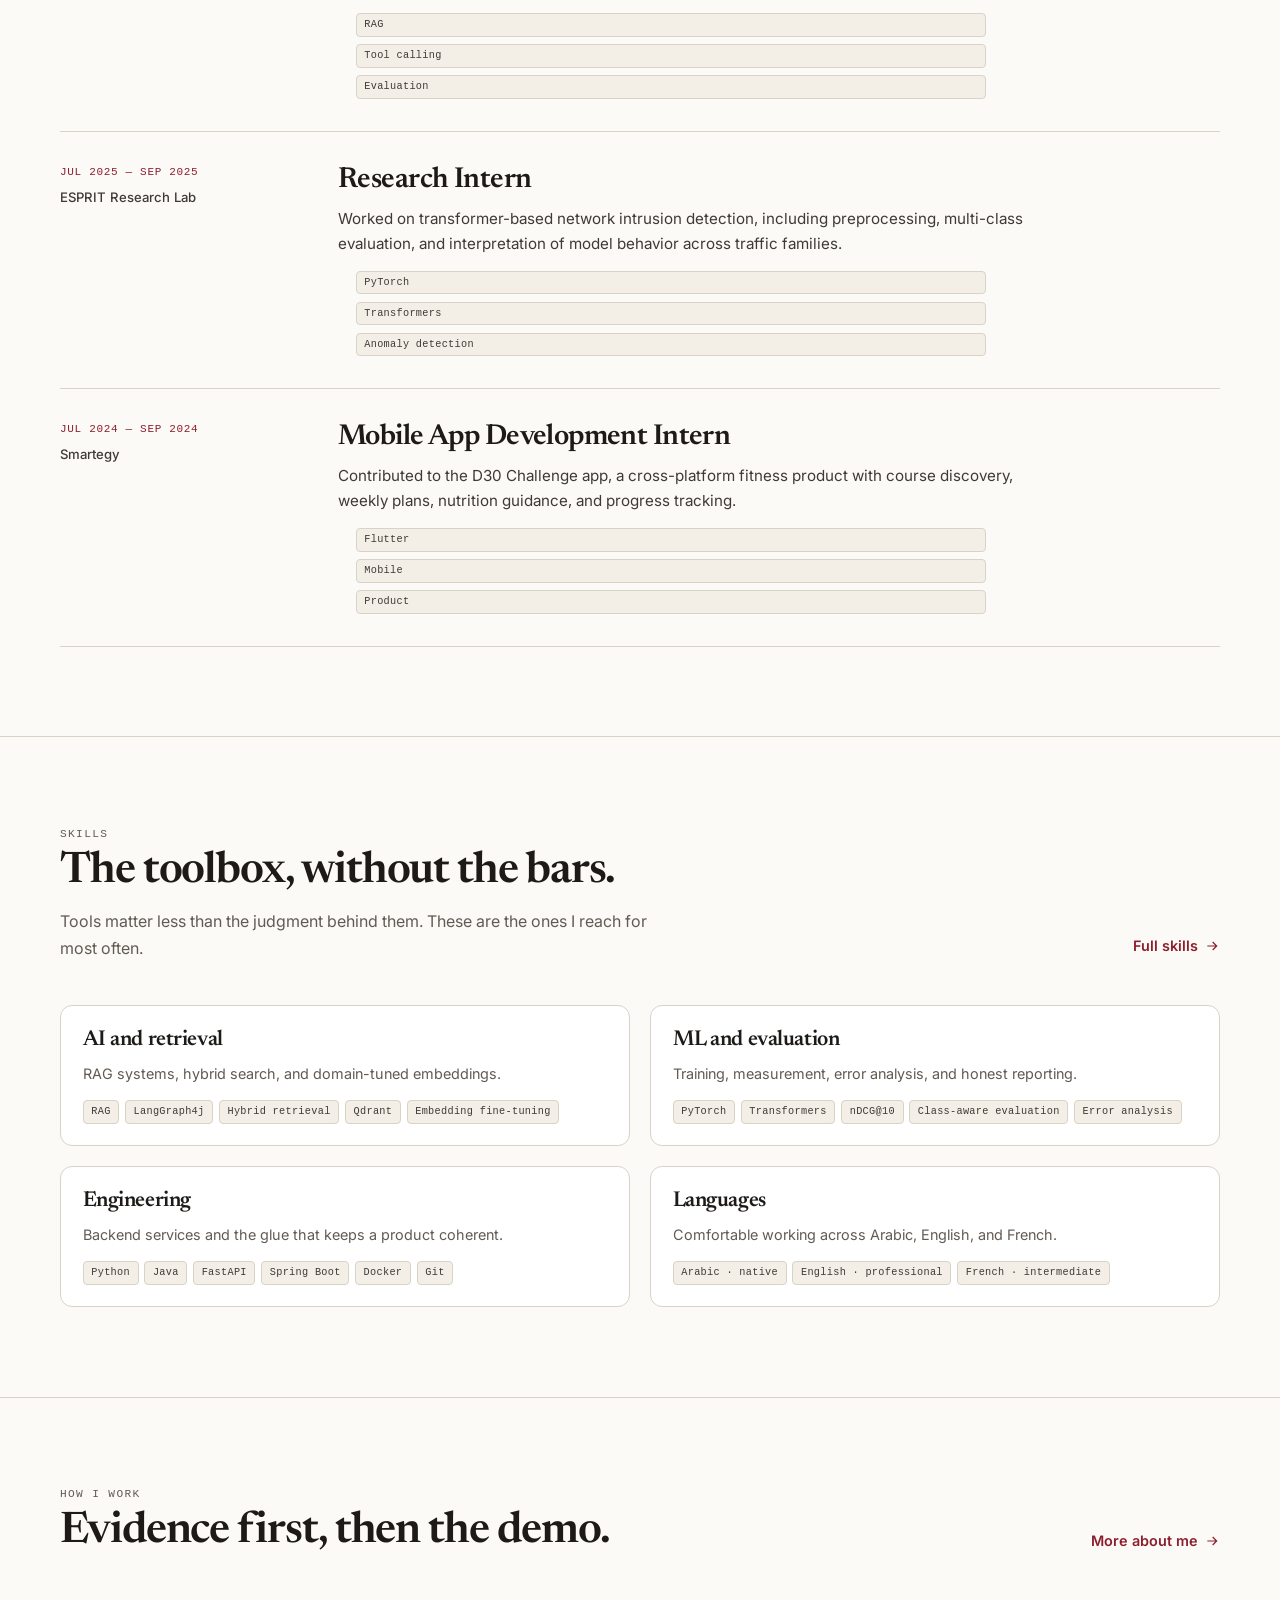
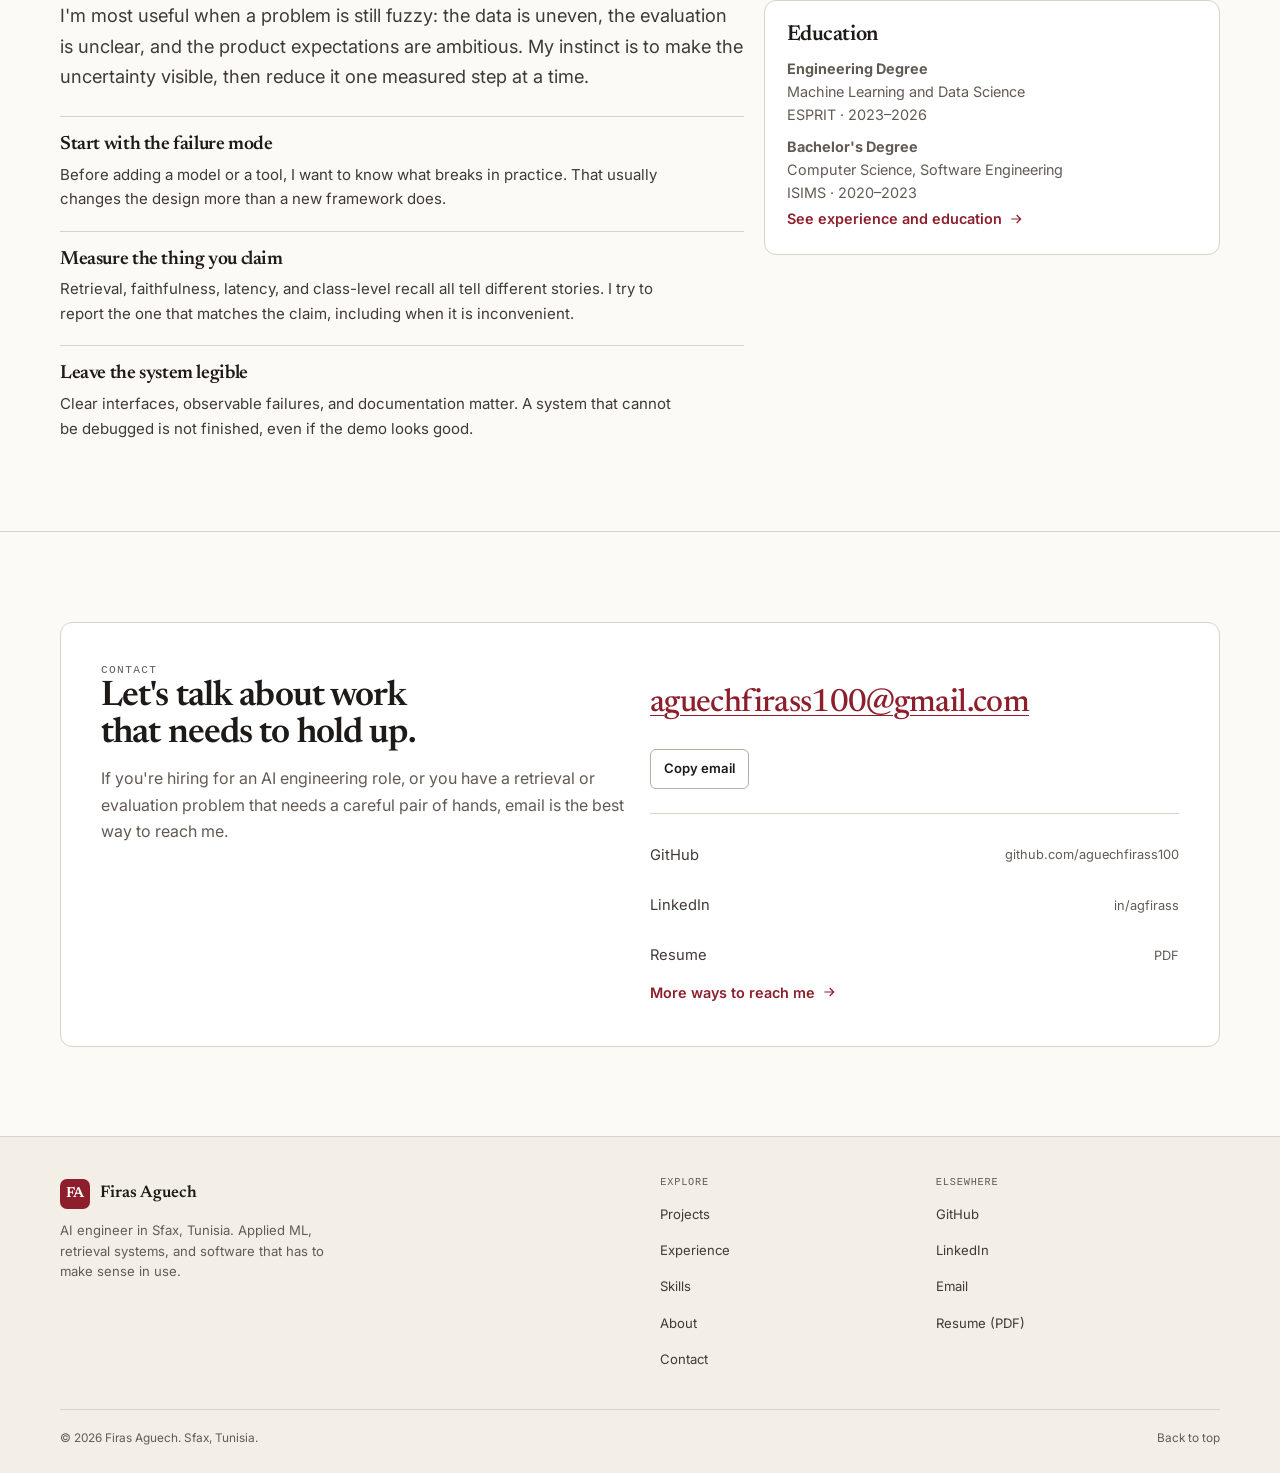
==== commit 5bec2d08: "Replace theme with static evidence-led portfolio" ====
--- a/index.html
+++ b/index.html
@@ -1,3505 +1,592 @@
 <!DOCTYPE html>
 <html lang="en">
 <head>
-  <meta charset="UTF-8">
-  <meta name="viewport" content="width=device-width, initial-scale=1.0">
-  <title>Firas Aguech — AI Engineer & System Architect | Machine Learning & RAG</title>
-  <meta name="description" content="AI Engineer specialized in Graph-Orchestrated Multi-Agent Architectures (LangGraph4j), Dense + Sparse Hybrid Search with DBSF, ColBERT Token Reranking, and Production Mobile & Web Systems.">
-  <link rel="icon" href="assets/img/me.jpg" type="image/jpeg">
-
-  <!-- Typography: Newsreader (Editorial Serif), Plus Jakarta Sans (Clean Modern Sans), JetBrains Mono (Precision Code) -->
+  <meta charset="utf-8">
+  <meta name="viewport" content="width=device-width, initial-scale=1">
+  <title>Firas Aguech — AI Engineer</title>
+  <meta name="description" content="Firas Aguech is an AI engineer in Sfax, Tunisia, working on retrieval-augmented systems, ML evaluation, and product engineering. Explore selected work and case studies.">
+  <meta name="author" content="Firas Aguech">
+  <meta name="theme-color" content="#fbfaf7">
+  <link rel="canonical" href="https://aguechfirass100.github.io/">
+  <meta property="og:type" content="website">
+  <meta property="og:site_name" content="Firas Aguech">
+  <meta property="og:title" content="Firas Aguech — AI Engineer">
+  <meta property="og:description" content="Applied AI in retrieval, evaluation, and product engineering. Selected work and case studies.">
+  <meta property="og:url" content="https://aguechfirass100.github.io/">
+  <meta property="og:image" content="https://aguechfirass100.github.io/assets/img/og-cover.jpg">
+  <meta property="og:image:width" content="1200">
+  <meta property="og:image:height" content="630">
+  <meta property="og:image:alt" content="Firas Aguech — applied AI, built end to end.">
+  <meta name="twitter:card" content="summary_large_image">
+  <meta name="twitter:title" content="Firas Aguech — AI Engineer">
+  <meta name="twitter:description" content="Applied AI in retrieval, evaluation, and product engineering. Selected work and case studies.">
+  <meta name="twitter:image" content="https://aguechfirass100.github.io/assets/img/og-cover.jpg">
+  <link rel="icon" href="/favicon.svg" type="image/svg+xml">
+  <link rel="icon" href="/favicon.ico" sizes="any">
+  <link rel="apple-touch-icon" href="/assets/img/apple-touch-icon.png">
   <link rel="preconnect" href="https://fonts.googleapis.com">
   <link rel="preconnect" href="https://fonts.gstatic.com" crossorigin>
-  <link href="https://fonts.googleapis.com/css2?family=JetBrains+Mono:wght@400;500;600;700&family=Newsreader:ital,opsz,wght@0,6..72,400;0,6..72,500;0,6..72,600;0,6..72,700;1,6..72,400;1,6..72,600&family=Plus+Jakarta+Sans:wght@400;500;600;700;800&display=swap" rel="stylesheet">
-
-  <!-- Font Awesome Icons -->
-  <link rel="stylesheet" href="https://cdnjs.cloudflare.com/ajax/libs/font-awesome/6.5.1/css/all.min.css">
-
-  <style>
-    :root {
-      --bg-base: #ffffff;
-      --bg-surface: #f8fafc;
-      --bg-card: #ffffff;
-      --bg-card-hover: #f1f5f9;
-      --border-subtle: #e2e8f0;
-      --border-strong: #cbd5e1;
-      --accent-crimson: #991b1b;       /* Deep Crimson Accent */
-      --accent-crimson-subtle: #fef2f2;
-      --accent-gold: #b45309;          /* Scholarly Amber / Gold */
-      --accent-gold-subtle: #fffbeb;
-      --accent-blue: #0369a1;          /* Research Blue */
-      --accent-blue-subtle: #f0f9ff;
-      --accent-emerald: #047857;       /* Production Live Emerald */
-      --accent-emerald-subtle: #ecfdf5;
-      --whatsapp: #16a34a;
-      --text-primary: #0f172a;         /* High-contrast deep slate */
-      --text-secondary: #475569;
-      --text-muted: #64748b;
-      --text-dim: #94a3b8;
-      --font-serif: 'Newsreader', Georgia, 'Times New Roman', serif;
-      --font-sans: 'Plus Jakarta Sans', -apple-system, BlinkMacSystemFont, sans-serif;
-      --font-mono: 'JetBrains Mono', monospace;
-      --shadow-sm: 0 1px 2px 0 rgba(0, 0, 0, 0.05);
-      --shadow-md: 0 4px 6px -1px rgba(0, 0, 0, 0.07), 0 2px 4px -1px rgba(0, 0, 0, 0.04);
-      --shadow-lg: 0 10px 15px -3px rgba(0, 0, 0, 0.08), 0 4px 6px -2px rgba(0, 0, 0, 0.04);
-      --shadow-modal: 0 25px 50px -12px rgba(0, 0, 0, 0.25);
+  <link href="https://fonts.googleapis.com/css2?family=Inter:wght@400;500;600;700&family=Newsreader:ital,opsz,wght@0,6..72,400..600;1,6..72,400..500&display=swap" rel="stylesheet">
+  <link rel="stylesheet" href="/assets/css/site.css">
+  <script defer src="/assets/js/site.js"></script>
+  <script type="application/ld+json">
+    {
+      "@context": "https://schema.org",
+      "@type": "Person",
+      "name": "Firas Aguech",
+      "jobTitle": "AI Engineer",
+      "url": "https://aguechfirass100.github.io/",
+      "image": "https://aguechfirass100.github.io/assets/img/og-cover.jpg",
+      "description": "AI engineer working on retrieval-augmented systems, ML evaluation, and product engineering.",
+      "address": {
+        "@type": "PostalAddress",
+        "addressLocality": "Sfax",
+        "addressCountry": "TN"
+      },
+      "worksFor": {
+        "@type": "Organization",
+        "name": "Bertsch Innovation GmbH"
+      },
+      "alumniOf": [
+        { "@type": "CollegeOrUniversity", "name": "ESPRIT" },
+        { "@type": "CollegeOrUniversity", "name": "ISIMS" }
+      ],
+      "sameAs": [
+        "https://github.com/aguechfirass100",
+        "https://www.linkedin.com/in/agfirass"
+      ],
+      "knowsAbout": [
+        "Retrieval-augmented generation",
+        "Information retrieval",
+        "Machine learning evaluation",
+        "Large language model applications",
+        "PyTorch"
+      ]
     }
-
-    /* Reset & Standard Professional Cursor */
-    *, *::before, *::after {
-      box-sizing: border-box;
-      margin: 0;
-      padding: 0;
-    }
-
-    html {
-      scroll-behavior: smooth;
-      background-color: var(--bg-base);
-    }
-
-    body {
-      background-color: var(--bg-base);
-      color: var(--text-primary);
-      font-family: var(--font-sans);
-      line-height: 1.6;
-      -webkit-font-smoothing: antialiased;
-      overflow-x: hidden;
-    }
-
-    /* Sticky Minimalist Institutional Header */
-    .site-header {
-      position: sticky;
-      top: 0;
-      left: 0;
-      right: 0;
-      height: 64px;
-      z-index: 1000;
-      background: rgba(255, 255, 255, 0.94);
-      backdrop-filter: blur(12px);
-      border-bottom: 1px solid var(--border-subtle);
-      display: flex;
-      align-items: center;
-      justify-content: space-between;
-      padding: 0 2rem;
-    }
-
-    .brand-link {
-      display: flex;
-      align-items: center;
-      gap: 0.75rem;
-      text-decoration: none;
-      color: var(--text-primary);
-    }
-
-    .brand-crest {
-      width: 32px;
-      height: 32px;
-      border-radius: 6px;
-      background: var(--accent-crimson);
-      color: #ffffff;
-      display: flex;
-      align-items: center;
-      justify-content: center;
-      font-family: var(--font-serif);
-      font-weight: 700;
-      font-size: 1rem;
-      box-shadow: 0 2px 6px rgba(153, 27, 27, 0.25);
-    }
-
-    .brand-text {
-      display: flex;
-      flex-direction: column;
-    }
-
-    .brand-name {
-      font-family: var(--font-serif);
-      font-size: 1.15rem;
-      font-weight: 600;
-      color: var(--text-primary);
-      letter-spacing: -0.01em;
-      line-height: 1.1;
-    }
-
-    .brand-sub {
-      font-family: var(--font-mono);
-      font-size: 0.68rem;
-      color: var(--text-muted);
-      letter-spacing: 0.04em;
-      text-transform: uppercase;
-    }
-
-    .site-nav {
-      display: flex;
-      align-items: center;
-      gap: 0.25rem;
-      list-style: none;
-    }
-
-    .nav-item a {
-      color: var(--text-secondary);
-      text-decoration: none;
-      font-size: 0.825rem;
-      font-weight: 600;
-      padding: 0.35rem 0.75rem;
-      border-radius: 6px;
-      transition: all 0.15s ease;
-    }
-
-    .nav-item a:hover {
-      color: var(--text-primary);
-      background: var(--bg-surface);
-    }
-
-    .header-actions {
-      display: flex;
-      align-items: center;
-      gap: 0.75rem;
-    }
-
-    .btn-header-wa {
-      display: inline-flex;
-      align-items: center;
-      gap: 0.4rem;
-      padding: 0.35rem 0.8rem;
-      background: #f0fdf4;
-      color: var(--whatsapp);
-      border: 1px solid #bbf7d0;
-      border-radius: 6px;
-      font-size: 0.78rem;
-      font-weight: 600;
-      text-decoration: none;
-      transition: all 0.15s ease;
-    }
-
-    .btn-header-wa:hover {
-      background: var(--whatsapp);
-      color: #ffffff;
-    }
-
-    .btn-header-cv {
-      display: inline-flex;
-      align-items: center;
-      gap: 0.4rem;
-      padding: 0.35rem 0.8rem;
-      background: #0f172a;
-      color: #ffffff;
-      border: 1px solid #0f172a;
-      border-radius: 6px;
-      font-size: 0.78rem;
-      font-weight: 600;
-      text-decoration: none;
-      transition: all 0.15s ease;
-    }
-
-    .btn-header-cv:hover {
-      background: #1e293b;
-    }
-
-    /* Content Layout Container */
-    .container {
-      width: 100%;
-      max-width: 1140px;
-      margin: 0 auto;
-      padding: 0 1.5rem;
-    }
-
-    .section-spacing {
-      padding: 4.5rem 0;
-      border-bottom: 1px solid var(--border-subtle);
-    }
-
-    /* Section Typography */
-    .section-eyebrow {
-      font-family: var(--font-mono);
-      font-size: 0.75rem;
-      font-weight: 600;
-      color: var(--accent-crimson);
-      text-transform: uppercase;
-      letter-spacing: 0.08em;
-      margin-bottom: 0.35rem;
-      display: inline-block;
-    }
-
-    .section-title {
-      font-family: var(--font-serif);
-      font-size: 2.25rem;
-      font-weight: 600;
-      color: var(--text-primary);
-      margin-bottom: 0.4rem;
-      letter-spacing: -0.015em;
-    }
-
-    .section-desc {
-      color: var(--text-secondary);
-      font-size: 0.98rem;
-      max-width: 740px;
-      line-height: 1.6;
-      margin-bottom: 2rem;
-    }
-
-    /* Buttons */
-    .btn {
-      display: inline-flex;
-      align-items: center;
-      gap: 0.5rem;
-      padding: 0.55rem 1.25rem;
-      border-radius: 6px;
-      font-family: var(--font-sans);
-      font-size: 0.875rem;
-      font-weight: 600;
-      text-decoration: none;
-      cursor: pointer;
-      transition: all 0.15s ease;
-      border: 1px solid transparent;
-    }
-
-    .btn-primary {
-      background: #0f172a;
-      color: #ffffff;
-      border-color: #0f172a;
-    }
-
-    .btn-primary:hover {
-      background: #1e293b;
-    }
-
-    .btn-crimson {
-      background: var(--accent-crimson);
-      color: #ffffff;
-      border-color: var(--accent-crimson);
-    }
-
-    .btn-crimson:hover {
-      background: #7f1d1d;
-    }
-
-    .btn-outline {
-      background: #ffffff;
-      color: var(--text-primary);
-      border-color: var(--border-strong);
-    }
-
-    .btn-outline:hover {
-      background: var(--bg-surface);
-      border-color: #94a3b8;
-    }
-
-    /* Badges */
-    .badge {
-      display: inline-flex;
-      align-items: center;
-      gap: 0.35rem;
-      padding: 0.2rem 0.6rem;
-      border-radius: 4px;
-      font-family: var(--font-mono);
-      font-size: 0.7rem;
-      font-weight: 600;
-      letter-spacing: 0.02em;
-    }
-
-    .badge-emerald {
-      background: var(--accent-emerald-subtle);
-      color: var(--accent-emerald);
-      border: 1px solid #a7f3d0;
-    }
-
-    .badge-crimson {
-      background: var(--accent-crimson-subtle);
-      color: var(--accent-crimson);
-      border: 1px solid #fecaca;
-    }
-
-    .badge-gold {
-      background: var(--accent-gold-subtle);
-      color: var(--accent-gold);
-      border: 1px solid #fde68a;
-    }
-
-    .badge-blue {
-      background: var(--accent-blue-subtle);
-      color: var(--accent-blue);
-      border: 1px solid #bae6fd;
-    }
-
-    /* Pills / Tags */
-    .pill-list {
-      display: flex;
-      flex-wrap: wrap;
-      gap: 0.35rem;
-    }
-
-    .pill {
-      font-family: var(--font-mono);
-      font-size: 0.7rem;
-      font-weight: 500;
-      padding: 0.15rem 0.5rem;
-      background: var(--bg-surface);
-      border: 1px solid var(--border-subtle);
-      border-radius: 4px;
-      color: #334155;
-    }
-
-    /* Hero Section */
-    .hero-grid {
-      display: grid;
-      grid-template-columns: 1.35fr 0.65fr;
-      gap: 3rem;
-      align-items: center;
-      padding: 3rem 0 2rem;
-    }
-
-    .hero-h1 {
-      font-family: var(--font-serif);
-      font-size: 3.1rem;
-      font-weight: 600;
-      color: var(--text-primary);
-      line-height: 1.15;
-      letter-spacing: -0.02em;
-      margin: 0.75rem 0 1rem;
-    }
-
-    .hero-h1 .serif-accent {
-      color: var(--accent-crimson);
-      font-style: italic;
-    }
-
-    .hero-lead {
-      color: var(--text-secondary);
-      font-size: 1.05rem;
-      line-height: 1.6;
-      margin-bottom: 1.5rem;
-      max-width: 640px;
-    }
-
-    .credentials-card {
-      background: var(--bg-surface);
-      border: 1px solid var(--border-subtle);
-      border-left: 3px solid var(--accent-crimson);
-      border-radius: 6px;
-      padding: 0.85rem 1.15rem;
-      margin-bottom: 1.5rem;
-      display: flex;
-      flex-direction: column;
-      gap: 0.4rem;
-    }
-
-    .credential-row {
-      display: flex;
-      align-items: center;
-      gap: 0.6rem;
-      font-size: 0.84rem;
-      color: #334155;
-    }
-
-    .credential-row i {
-      color: var(--accent-crimson);
-      width: 14px;
-      text-align: center;
-    }
-
-    .hero-avatar-box {
-      width: 220px;
-      height: 220px;
-      margin: 0 auto;
-      border-radius: 12px;
-      overflow: hidden;
-      border: 1px solid var(--border-strong);
-      box-shadow: var(--shadow-md);
-      background: var(--bg-surface);
-    }
-
-    .hero-avatar-img {
-      width: 100%;
-      height: 100%;
-      object-fit: cover;
-    }
-
-    /* Stats Dashboard */
-    .stats-dashboard {
-      display: grid;
-      grid-template-columns: repeat(5, 1fr);
-      gap: 1.25rem;
-      background: var(--bg-surface);
-      border: 1px solid var(--border-subtle);
-      border-radius: 8px;
-      padding: 1.25rem 1.75rem;
-      margin-top: 2rem;
-    }
-
-    .stat-item {
-      border-right: 1px solid var(--border-subtle);
-      padding-right: 1rem;
-    }
-
-    .stat-item:last-child {
-      border-right: none;
-      padding-right: 0;
-    }
-
-    .stat-number {
-      font-family: var(--font-serif);
-      font-size: 2rem;
-      font-weight: 700;
-      color: var(--text-primary);
-      line-height: 1;
-      margin-bottom: 0.25rem;
-    }
-
-    .stat-label {
-      font-family: var(--font-mono);
-      font-size: 0.72rem;
-      color: var(--text-muted);
-      text-transform: uppercase;
-      letter-spacing: 0.04em;
-    }
-
-    /* Grids */
-    .grid-3 {
-      display: grid;
-      grid-template-columns: repeat(3, 1fr);
-      gap: 1.25rem;
-    }
-
-    .grid-2 {
-      display: grid;
-      grid-template-columns: repeat(2, 1fr);
-      gap: 1.25rem;
-    }
-
-    /* Cards */
-    .card {
-      background: var(--bg-card);
-      border: 1px solid var(--border-subtle);
-      border-radius: 8px;
-      padding: 1.4rem;
-      box-shadow: var(--shadow-sm);
-      display: flex;
-      flex-direction: column;
-      justify-content: space-between;
-      transition: border-color 0.15s ease, box-shadow 0.15s ease;
-    }
-
-    .card.interactive {
-      cursor: pointer;
-    }
-
-    .card.interactive:hover {
-      border-color: var(--border-strong);
-      box-shadow: var(--shadow-md);
-    }
-
-    .card-icon {
-      width: 36px;
-      height: 36px;
-      border-radius: 6px;
-      background: var(--bg-surface);
-      border: 1px solid var(--border-subtle);
-      color: var(--accent-crimson);
-      display: flex;
-      align-items: center;
-      justify-content: center;
-      font-size: 0.95rem;
-      margin-bottom: 0.85rem;
-    }
-
-    .card-title {
-      font-family: var(--font-serif);
-      font-size: 1.25rem;
-      font-weight: 600;
-      color: var(--text-primary);
-      margin-bottom: 0.4rem;
-      letter-spacing: -0.01em;
-    }
-
-    .card-desc {
-      color: var(--text-secondary);
-      font-size: 0.875rem;
-      line-height: 1.55;
-      margin-bottom: 1rem;
-    }
-
-    .card-link-prompt {
-      display: inline-flex;
-      align-items: center;
-      gap: 0.35rem;
-      font-family: var(--font-mono);
-      font-size: 0.72rem;
-      font-weight: 600;
-      color: var(--accent-crimson);
-      margin-top: 0.85rem;
-    }
-
-    /* Enterprise Flagship Banner Card */
-    .banner-card {
-      background: var(--bg-card);
-      border: 1px solid var(--border-subtle);
-      border-left: 4px solid var(--accent-emerald);
-      border-radius: 8px;
-      padding: 1.5rem 1.75rem;
-      box-shadow: var(--shadow-sm);
-      margin-bottom: 1.5rem;
-      transition: border-color 0.15s ease, box-shadow 0.15s ease;
-    }
-
-    .banner-card.interactive {
-      cursor: pointer;
-    }
-
-    .banner-card.interactive:hover {
-      border-color: var(--border-strong);
-      border-left-color: var(--accent-emerald);
-      box-shadow: var(--shadow-md);
-    }
-
-    .banner-header-row {
-      display: flex;
-      align-items: center;
-      justify-content: space-between;
-      flex-wrap: wrap;
-      gap: 0.75rem;
-      margin-bottom: 0.6rem;
-    }
-
-    .banner-h3 {
-      font-family: var(--font-serif);
-      font-size: 1.4rem;
-      font-weight: 600;
-      color: var(--text-primary);
-    }
-
-    .banner-sub {
-      font-family: var(--font-mono);
-      font-size: 0.78rem;
-      color: var(--text-muted);
-      margin-bottom: 0.85rem;
-    }
-
-    .bullet-list {
-      list-style: none;
-      display: flex;
-      flex-direction: column;
-      gap: 0.45rem;
-    }
-
-    .bullet-list li {
-      position: relative;
-      padding-left: 1.25rem;
-      font-size: 0.875rem;
-      color: #334155;
-      line-height: 1.5;
-    }
-
-    .bullet-list li::before {
-      content: "•";
-      position: absolute;
-      left: 0.35rem;
-      color: var(--accent-crimson);
-      font-size: 1rem;
-    }
-
-    /* Modal Backdrop & Dialog (Minimalist Clean White) */
-    .modal-backdrop {
-      position: fixed;
-      inset: 0;
-      background: rgba(15, 23, 42, 0.5);
-      backdrop-filter: blur(4px);
-      z-index: 10000;
-      display: flex;
-      align-items: center;
-      justify-content: center;
-      padding: 1.5rem;
-      opacity: 0;
-      visibility: hidden;
-      pointer-events: none;
-      transition: opacity 0.2s ease, visibility 0.2s;
-    }
-
-    .modal-backdrop.active {
-      opacity: 1;
-      visibility: visible;
-      pointer-events: auto;
-    }
-
-    .modal-dialog {
-      width: 100%;
-      max-width: 860px;
-      max-height: 88vh;
-      background: #ffffff;
-      border: 1px solid var(--border-strong);
-      border-radius: 10px;
-      box-shadow: var(--shadow-modal);
-      display: flex;
-      flex-direction: column;
-      overflow: hidden;
-      transform: scale(0.98);
-      transition: transform 0.2s ease;
-    }
-
-    .modal-backdrop.active .modal-dialog {
-      transform: scale(1);
-    }
-
-    .modal-header {
-      padding: 1.25rem 1.75rem;
-      background: var(--bg-surface);
-      border-bottom: 1px solid var(--border-subtle);
-      display: flex;
-      align-items: flex-start;
-      justify-content: space-between;
-      gap: 1rem;
-    }
-
-    .modal-title {
-      font-family: var(--font-serif);
-      font-size: 1.5rem;
-      font-weight: 600;
-      color: var(--text-primary);
-      line-height: 1.25;
-    }
-
-    .modal-subtitle {
-      font-family: var(--font-mono);
-      font-size: 0.78rem;
-      color: var(--text-muted);
-      margin-top: 0.25rem;
-    }
-
-    .modal-close-btn {
-      width: 32px;
-      height: 32px;
-      border-radius: 6px;
-      background: #ffffff;
-      border: 1px solid var(--border-subtle);
-      color: var(--text-muted);
-      display: flex;
-      align-items: center;
-      justify-content: center;
-      font-size: 1rem;
-      cursor: pointer;
-      transition: all 0.15s ease;
-      flex-shrink: 0;
-    }
-
-    .modal-close-btn:hover {
-      color: var(--text-primary);
-      border-color: var(--border-strong);
-    }
-
-    .modal-body {
-      padding: 1.75rem;
-      overflow-y: auto;
-      display: flex;
-      flex-direction: column;
-      gap: 1.5rem;
-    }
-
-    .modal-metrics-grid {
-      display: grid;
-      grid-template-columns: repeat(auto-fit, minmax(130px, 1fr));
-      gap: 0.75rem;
-    }
-
-    .modal-metric-card {
-      background: var(--bg-surface);
-      border: 1px solid var(--border-subtle);
-      border-radius: 6px;
-      padding: 0.75rem 1rem;
-      text-align: center;
-    }
-
-    .modal-metric-num {
-      font-family: var(--font-serif);
-      font-size: 1.6rem;
-      font-weight: 700;
-      color: var(--accent-crimson);
-      margin-bottom: 0.1rem;
-    }
-
-    .modal-metric-label {
-      font-family: var(--font-mono);
-      font-size: 0.68rem;
-      color: var(--text-muted);
-      text-transform: uppercase;
-      letter-spacing: 0.04em;
-    }
-
-    .modal-box {
-      background: var(--bg-surface);
-      border: 1px solid var(--border-subtle);
-      border-radius: 6px;
-      padding: 1.25rem 1.4rem;
-    }
-
-    .modal-h4 {
-      font-family: var(--font-serif);
-      font-size: 1.15rem;
-      font-weight: 600;
-      color: var(--text-primary);
-      margin-bottom: 0.6rem;
-      display: flex;
-      align-items: center;
-      gap: 0.5rem;
-    }
-
-    .modal-gallery-grid {
-      display: grid;
-      grid-template-columns: repeat(auto-fit, minmax(230px, 1fr));
-      gap: 0.85rem;
-    }
-
-    .proto-image-card {
-      background: #ffffff;
-      border: 1px dashed var(--border-strong);
-      border-radius: 6px;
-      padding: 1rem;
-      display: flex;
-      flex-direction: column;
-      align-items: center;
-      text-align: center;
-      cursor: pointer;
-      transition: border-color 0.15s ease, background-color 0.15s ease;
-    }
-
-    .proto-image-card:hover {
-      border-color: var(--accent-crimson);
-      background: var(--bg-surface);
-    }
-
-    .proto-img-frame {
-      width: 100%;
-      height: 95px;
-      background: var(--bg-surface);
-      border: 1px solid var(--border-subtle);
-      border-radius: 4px;
-      display: flex;
-      flex-direction: column;
-      align-items: center;
-      justify-content: center;
-      gap: 0.4rem;
-      margin-bottom: 0.6rem;
-    }
-
-    .proto-img-icon {
-      font-size: 1.5rem;
-      color: var(--accent-crimson);
-    }
-
-    .proto-img-title {
-      font-family: var(--font-serif);
-      font-size: 0.95rem;
-      font-weight: 600;
-      color: var(--text-primary);
-      margin-bottom: 0.2rem;
-    }
-
-    .proto-img-desc {
-      font-size: 0.76rem;
-      color: var(--text-secondary);
-      line-height: 1.45;
-    }
-
-    /* Real artifact gallery cards (shipped figures & screenshots) */
-    .artifact-card {
-      background: #ffffff;
-      border: 1px solid var(--border-subtle);
-      border-radius: 6px;
-      padding: 0.75rem;
-      display: flex;
-      flex-direction: column;
-      cursor: pointer;
-      transition: border-color 0.15s ease, box-shadow 0.15s ease, transform 0.15s ease;
-    }
-
-    .artifact-card:hover {
-      border-color: var(--accent-crimson);
-      box-shadow: var(--shadow-md);
-      transform: translateY(-2px);
-    }
-
-    .artifact-thumb {
-      width: 100%;
-      height: 150px;
-      background: var(--bg-surface);
-      border: 1px solid var(--border-subtle);
-      border-radius: 4px;
-      overflow: hidden;
-      display: flex;
-      align-items: center;
-      justify-content: center;
-      margin-bottom: 0.6rem;
-    }
-
-    .artifact-thumb img {
-      width: 100%;
-      height: 100%;
-      object-fit: contain;
-      object-position: top center;
-      background: #ffffff;
-    }
-
-    .artifact-thumb.is-shot img {
-      object-fit: cover;
-      object-position: top center;
-    }
-
-    .artifact-kind {
-      display: inline-block;
-      font-family: var(--font-mono);
-      font-size: 0.6rem;
-      letter-spacing: 0.06em;
-      text-transform: uppercase;
-      color: var(--accent-emerald);
-      border: 1px solid var(--accent-emerald);
-      border-radius: 3px;
-      padding: 0.05rem 0.35rem;
-      margin-bottom: 0.4rem;
-      align-self: flex-start;
-    }
-
-    .artifact-card .proto-img-title {
-      font-size: 0.88rem;
-    }
-
-    .gallery-group-label {
-      grid-column: 1 / -1;
-      font-family: var(--font-mono);
-      font-size: 0.66rem;
-      letter-spacing: 0.1em;
-      text-transform: uppercase;
-      color: var(--text-muted);
-      border-bottom: 1px solid var(--border-subtle);
-      padding-bottom: 0.3rem;
-      margin-top: 0.4rem;
-    }
-
-    /* Engagement context table */
-    .case-meta-grid {
-      display: grid;
-      grid-template-columns: repeat(auto-fit, minmax(240px, 1fr));
-      gap: 0.6rem;
-    }
-
-    .case-meta-item {
-      background: #ffffff;
-      border: 1px solid var(--border-subtle);
-      border-left: 3px solid var(--accent-blue);
-      border-radius: 4px;
-      padding: 0.6rem 0.75rem;
-    }
-
-    .case-meta-item dt {
-      font-family: var(--font-mono);
-      font-size: 0.63rem;
-      letter-spacing: 0.07em;
-      text-transform: uppercase;
-      color: var(--text-muted);
-      margin-bottom: 0.2rem;
-    }
-
-    .case-meta-item dd {
-      margin: 0;
-      font-size: 0.82rem;
-      color: var(--text-primary);
-      line-height: 1.45;
-    }
-
-    /* Measured results table */
-    .evidence-table {
-      width: 100%;
-      border-collapse: collapse;
-      font-size: 0.78rem;
-      background: #ffffff;
-    }
-
-    .evidence-table th,
-    .evidence-table td {
-      border: 1px solid var(--border-subtle);
-      padding: 0.45rem 0.6rem;
-      text-align: left;
-      vertical-align: top;
-    }
-
-    .evidence-table thead th {
-      background: var(--bg-surface);
-      font-family: var(--font-mono);
-      font-size: 0.64rem;
-      letter-spacing: 0.05em;
-      text-transform: uppercase;
-      color: var(--text-secondary);
-    }
-
-    .evidence-table tbody tr:nth-child(even) {
-      background: var(--bg-surface);
-    }
-
-    .evidence-table .num {
-      font-family: var(--font-mono);
-      white-space: nowrap;
-      color: var(--accent-crimson);
-      font-weight: 600;
-    }
-
-    .evidence-table tbody tr.is-best {
-      background: var(--accent-emerald-subtle);
-    }
-
-    .evidence-table tbody tr.is-best .num {
-      color: var(--accent-emerald);
-    }
-
-    .evidence-table .up {
-      color: var(--accent-emerald);
-      font-weight: 700;
-    }
-
-    .evidence-table .down {
-      color: var(--accent-gold);
-      font-weight: 700;
-    }
-
-    .evidence-note {
-      font-size: 0.74rem;
-      color: var(--text-muted);
-      font-family: var(--font-mono);
-      margin-top: 0.5rem;
-      line-height: 1.5;
-    }
-
-    /* Trade-offs / open limits */
-    .tradeoff-list {
-      list-style: none;
-      padding: 0;
-      margin: 0;
-      display: flex;
-      flex-direction: column;
-      gap: 0.55rem;
-    }
-
-    .tradeoff-list li {
-      background: #ffffff;
-      border: 1px solid var(--border-subtle);
-      border-left: 3px solid var(--accent-gold);
-      border-radius: 4px;
-      padding: 0.55rem 0.7rem;
-      font-size: 0.8rem;
-      line-height: 1.5;
-      color: var(--text-secondary);
-    }
-
-    .tradeoff-list li strong {
-      color: var(--text-primary);
-    }
-
-    .modal-actions-row {
-      display: flex;
-      flex-wrap: wrap;
-      gap: 0.75rem;
-      align-items: center;
-      padding-top: 0.5rem;
-      border-top: 1px solid var(--border-subtle);
-    }
-
-    /* Lightbox Modal for Blueprint Previews */
-    .lightbox-backdrop {
-      position: fixed;
-      inset: 0;
-      background: rgba(15, 23, 42, 0.65);
-      backdrop-filter: blur(4px);
-      z-index: 11000;
-      display: flex;
-      align-items: center;
-      justify-content: center;
-      padding: 1.5rem;
-      opacity: 0;
-      visibility: hidden;
-      pointer-events: none;
-      transition: opacity 0.2s ease, visibility 0.2s;
-    }
-
-    .lightbox-backdrop.active {
-      opacity: 1;
-      visibility: visible;
-      pointer-events: auto;
-    }
-
-    .lightbox-dialog {
-      width: 100%;
-      max-width: 650px;
-      background: #ffffff;
-      border: 1px solid var(--border-strong);
-      border-radius: 10px;
-      box-shadow: var(--shadow-modal);
-      padding: 1.5rem;
-      display: flex;
-      flex-direction: column;
-      gap: 1rem;
-    }
-
-    .lightbox-placeholder {
-      width: 100%;
-      height: 240px;
-      background: var(--bg-surface);
-      border: 1px dashed var(--border-strong);
-      border-radius: 6px;
-      display: flex;
-      flex-direction: column;
-      align-items: center;
-      justify-content: center;
-      text-align: center;
-      padding: 1.5rem;
-      gap: 0.65rem;
-    }
-
-    /* Lightbox media for shipped artifacts */
-    .lightbox-media {
-      width: 100%;
-      max-height: 68vh;
-      overflow: auto;
-      background: var(--bg-surface);
-      border: 1px solid var(--border-subtle);
-      border-radius: 6px;
-      padding: 0.5rem;
-      text-align: center;
-    }
-
-    .lightbox-media img {
-      max-width: 100%;
-      height: auto;
-      display: block;
-      margin: 0 auto;
-      background: #ffffff;
-    }
-
-    /* Toast Notification */
-    #copy-toast {
-      visibility: hidden;
-      background: #0f172a;
-      color: #ffffff;
-      box-shadow: var(--shadow-lg);
-      text-align: center;
-      border-radius: 6px;
-      padding: 10px 18px;
-      position: fixed;
-      z-index: 12000;
-      bottom: 25px;
-      left: 50%;
-      transform: translateX(-50%);
-      font-family: var(--font-mono);
-      font-size: 0.8rem;
-      font-weight: 500;
-      opacity: 0;
-      transition: opacity 0.2s ease, visibility 0.2s;
-    }
-
-    #copy-toast.show {
-      visibility: visible;
-      opacity: 1;
-    }
-
-    /* Footer */
-    .site-footer {
-      padding: 3.5rem 0;
-      background: var(--bg-surface);
-      border-top: 1px solid var(--border-subtle);
-      text-align: center;
-    }
-
-    .footer-bio {
-      color: var(--text-secondary);
-      font-size: 0.92rem;
-      max-width: 600px;
-      margin: 0 auto 1.5rem;
-    }
-
-    .social-links {
-      display: flex;
-      justify-content: center;
-      flex-wrap: wrap;
-      gap: 0.75rem;
-      margin-bottom: 1.5rem;
-    }
-
-    .social-btn {
-      display: inline-flex;
-      align-items: center;
-      gap: 0.4rem;
-      padding: 0.45rem 0.95rem;
-      background: #ffffff;
-      border: 1px solid var(--border-subtle);
-      border-radius: 6px;
-      color: var(--text-primary);
-      text-decoration: none;
-      font-size: 0.825rem;
-      font-weight: 600;
-      transition: all 0.15s ease;
-    }
-
-    .social-btn:hover {
-      border-color: var(--border-strong);
-      background: var(--bg-surface);
-    }
-
-    /* Responsive */
-    @media (max-width: 1024px) {
-      .hero-grid { grid-template-columns: 1fr; text-align: center; gap: 2rem; }
-      .hero-lead { margin: 0 auto 1.5rem; }
-      .credentials-card { text-align: left; max-width: 500px; margin: 0 auto 1.5rem; }
-      .grid-3 { grid-template-columns: repeat(2, 1fr); }
-      .site-nav { display: none; }
-    }
-
-    @media (max-width: 640px) {
-      .hero-h1 { font-size: 2.2rem; }
-      .grid-3, .grid-2 { grid-template-columns: 1fr; }
-      .stats-dashboard { grid-template-columns: repeat(2, 1fr); }
-      .stat-item { border-right: none; border-bottom: 1px solid var(--border-subtle); padding-bottom: 0.75rem; }
-      .stat-item:nth-child(odd):not(:last-child) { border-bottom: 1px solid var(--border-subtle); }
-      .stat-item:nth-child(5) { grid-column: 1 / -1; border-bottom: none; }
-      .site-header { padding: 0 1rem; }
-      .modal-dialog { max-height: 94vh; }
-      .modal-header { padding: 1rem 1.25rem; }
-      .modal-body { padding: 1.25rem 1rem; }
-    }
-  
-    /* Accessible Focus Rings (WCAG 2.2 AA) */
-    :focus-visible {
-      outline: 2px solid var(--accent-crimson);
-      outline-offset: 3px;
-    }
-
-    /* Hairline Scroll Progress Bar */
-    #scroll-progress-bar {
-      position: fixed;
-      top: 64px;
-      left: 0;
-      height: 2.5px;
-      background: var(--accent-crimson);
-      width: 0%;
-      z-index: 999;
-      transition: width 0.08s linear;
-      pointer-events: none;
-    }
-
-    /* Dynamic Header Breadcrumb */
-    .header-crumb {
-      font-family: var(--font-mono);
-      font-size: 0.78rem;
-      color: var(--accent-crimson);
-      font-weight: 600;
-      margin-left: 0.4rem;
-      transition: opacity 0.2s ease, transform 0.2s ease;
-      letter-spacing: -0.2px;
-    }
-
-    /* Header Print Button */
-    .btn-header-print {
-      display: inline-flex;
-      align-items: center;
-      gap: 0.35rem;
-      padding: 0.4rem 0.75rem;
-      background: transparent;
-      border: 1px solid var(--border-subtle);
-      border-radius: 6px;
-      font-size: 0.8rem;
-      font-weight: 600;
-      color: var(--text-secondary);
-      cursor: pointer;
-      text-decoration: none;
-      transition: all 0.15s ease;
-    }
-    .btn-header-print:hover {
-      background: var(--bg-surface);
-      border-color: var(--border-strong);
-      color: var(--text-primary);
-    }
-
-    /* Mobile Menu Toggle & Slide-Down Drawer */
-    .mobile-menu-toggle {
-      display: none;
-      background: transparent;
-      border: 1px solid var(--border-subtle);
-      border-radius: 6px;
-      padding: 0.45rem 0.75rem;
-      color: var(--text-primary);
-      font-size: 1.15rem;
-      cursor: pointer;
-      align-items: center;
-      justify-content: center;
-      transition: all 0.15s ease;
-    }
-    .mobile-menu-toggle:hover {
-      background: var(--bg-surface);
-      border-color: var(--border-strong);
-    }
-    .mobile-nav-drawer {
-      position: fixed;
-      top: 64px;
-      left: 0;
-      right: 0;
-      background: #ffffff;
-      border-bottom: 1px solid var(--border-strong);
-      box-shadow: 0 15px 30px rgba(15, 23, 42, 0.08);
-      z-index: 998;
-      max-height: 0;
-      overflow: hidden;
-      opacity: 0;
-      transition: max-height 0.3s cubic-bezier(0.16, 1, 0.3, 1), opacity 0.2s ease;
-    }
-    .mobile-nav-drawer.open {
-      max-height: 520px;
-      opacity: 1;
-    }
-    .mobile-nav-content {
-      padding: 1.25rem 1.5rem 1.5rem;
-      display: flex;
-      flex-direction: column;
-      gap: 0.5rem;
-    }
-    .mobile-nav-content a {
-      text-decoration: none;
-      color: var(--text-primary);
-      font-weight: 600;
-      font-size: 1rem;
-      padding: 0.6rem 0.5rem;
-      border-radius: 6px;
-      transition: background-color 0.15s ease, color 0.15s ease;
-    }
-    .mobile-nav-content a:hover {
-      background: var(--bg-surface);
-      color: var(--accent-crimson);
-    }
-    .mobile-nav-actions {
-      margin-top: 1rem;
-      padding-top: 1rem;
-      border-top: 1px solid var(--border-subtle);
-      display: flex;
-      flex-direction: column;
-      gap: 0.6rem;
-    }
-
-    /* Floating Back-to-Top Button */
-    .back-to-top-btn {
-      position: fixed;
-      bottom: 2rem;
-      right: 2rem;
-      background: #ffffff;
-      border: 1px solid var(--border-strong);
-      color: var(--text-primary);
-      width: 44px;
-      height: 44px;
-      border-radius: 8px;
-      display: flex;
-      flex-direction: column;
-      align-items: center;
-      justify-content: center;
-      cursor: pointer;
-      z-index: 900;
-      box-shadow: 0 4px 14px rgba(15, 23, 42, 0.08);
-      opacity: 0;
-      visibility: hidden;
-      transform: translateY(12px);
-      transition: opacity 0.25s ease, transform 0.25s ease, visibility 0.25s, border-color 0.15s, background-color 0.15s;
-    }
-    .back-to-top-btn.visible {
-      opacity: 1;
-      visibility: visible;
-      transform: translateY(0);
-    }
-    .back-to-top-btn:hover {
-      background: var(--bg-surface);
-      border-color: var(--accent-crimson);
-      color: var(--accent-crimson);
-      transform: translateY(-2px);
-    }
-    .back-to-top-btn .top-label {
-      font-family: var(--font-mono);
-      font-size: 0.55rem;
-      font-weight: 700;
-      margin-top: 1px;
-      letter-spacing: 0.5px;
-    }
-
-    /* Project Control Bar (Filter Pills & View Switcher) */
-    .project-control-bar {
-      display: flex;
-      justify-content: space-between;
-      align-items: center;
-      flex-wrap: wrap;
-      gap: 1rem;
-      margin-top: 1.5rem;
-      margin-bottom: 2rem;
-      padding-bottom: 1.25rem;
-      border-bottom: 1px solid var(--border-subtle);
-    }
-    .filter-pills {
-      display: flex;
-      align-items: center;
-      flex-wrap: wrap;
-      gap: 0.45rem;
-    }
-    .filter-pill {
-      background: var(--bg-card);
-      border: 1px solid var(--border-subtle);
-      border-radius: 9999px;
-      padding: 0.35rem 0.85rem;
-      font-size: 0.8rem;
-      font-weight: 600;
-      color: var(--text-secondary);
-      cursor: pointer;
-      display: inline-flex;
-      align-items: center;
-      gap: 0.35rem;
-      transition: all 0.15s ease;
-    }
-    .filter-pill:hover {
-      background: var(--bg-surface);
-      border-color: var(--border-strong);
-      color: var(--text-primary);
-    }
-    .filter-pill.active {
-      background: var(--text-primary);
-      color: #ffffff;
-      border-color: var(--text-primary);
-    }
-    .filter-pill .filter-count {
-      font-family: var(--font-mono);
-      font-size: 0.7rem;
-      padding: 0.1rem 0.4rem;
-      border-radius: 9999px;
-      background: rgba(0, 0, 0, 0.08);
-      font-weight: 700;
-    }
-    .filter-pill.active .filter-count {
-      background: rgba(255, 255, 255, 0.25);
-      color: #ffffff;
-    }
-    .view-switcher {
-      display: inline-flex;
-      background: var(--bg-surface);
-      border: 1px solid var(--border-subtle);
-      border-radius: 8px;
-      padding: 0.2rem;
-    }
-    .view-btn {
-      background: transparent;
-      border: none;
-      padding: 0.35rem 0.75rem;
-      font-size: 0.78rem;
-      font-weight: 600;
-      color: var(--text-muted);
-      cursor: pointer;
-      border-radius: 6px;
-      display: inline-flex;
-      align-items: center;
-      gap: 0.35rem;
-      transition: all 0.15s ease;
-    }
-    .view-btn.active {
-      background: #ffffff;
-      color: var(--text-primary);
-      box-shadow: 0 1px 3px rgba(0,0,0,0.06);
-    }
-
-    /* Modal Navigation Actions (Prev / Next / Counter) */
-    .modal-header-actions {
-      display: flex;
-      align-items: center;
-      gap: 0.75rem;
-    }
-    .modal-nav-group {
-      display: inline-flex;
-      align-items: center;
-      border: 1px solid var(--border-subtle);
-      border-radius: 6px;
-      background: var(--bg-surface);
-      padding: 0.15rem;
-    }
-    .modal-nav-btn {
-      background: transparent;
-      border: none;
-      padding: 0.35rem 0.6rem;
-      font-size: 0.82rem;
-      color: var(--text-secondary);
-      cursor: pointer;
-      border-radius: 4px;
-      transition: all 0.12s ease;
-      display: flex;
-      align-items: center;
-      justify-content: center;
-    }
-    .modal-nav-btn:hover {
-      background: #ffffff;
-      color: var(--accent-crimson);
-      box-shadow: var(--shadow-sm);
-    }
-    .modal-project-counter {
-      font-family: var(--font-mono);
-      font-size: 0.72rem;
-      color: var(--text-muted);
-      padding: 0 0.5rem;
-      font-weight: 600;
-    }
-
-    /* Compact View Mode Styling */
-    .view-mode-compact .grid-2,
-    .view-mode-compact .grid-3 {
-      display: flex !important;
-      flex-direction: column !important;
-      gap: 0.75rem !important;
-    }
-    .view-mode-compact .card {
-      flex-direction: row !important;
-      align-items: center !important;
-      justify-content: space-between !important;
-      padding: 1rem 1.25rem !important;
-    }
-    .view-mode-compact .card-desc,
-    .view-mode-compact .card-icon,
-    .view-mode-compact .card .bullet-list {
-      display: none !important;
-    }
-    .view-mode-compact .card-title {
-      margin-bottom: 0.25rem !important;
-      font-size: 0.98rem !important;
-    }
-    .view-mode-compact .banner-card {
-      padding: 1.25rem 1.5rem !important;
-    }
-    .view-mode-compact .banner-card .bullet-list {
-      display: none !important;
-    }
-
-    /* Print Stylesheet (Executive Clean Résumé Format) */
-    @media print {
-      .site-header,
-      .header-actions,
-      .mobile-menu-toggle,
-      .mobile-nav-drawer,
-      .back-to-top-btn,
-      #scroll-progress-bar,
-      .project-control-bar,
-      .modal-backdrop,
-      .lightbox-backdrop,
-      #copy-toast,
-      .card-link-prompt,
-      .btn,
-      .social-links {
-        display: none !important;
-      }
-      body {
-        background: #ffffff !important;
-        color: #000000 !important;
-        font-size: 11pt !important;
-        line-height: 1.4 !important;
-      }
-      .container {
-        max-width: 100% !important;
-        padding: 0 !important;
-      }
-      .section-spacing {
-        padding: 1.25rem 0 !important;
-      }
-      .card, .banner-card {
-        box-shadow: none !important;
-        border: 1px solid #cccccc !important;
-        page-break-inside: avoid !important;
-        margin-bottom: 1rem !important;
-      }
-      .grid-2, .grid-3 {
-        display: block !important;
-      }
-      .grid-2 > *, .grid-3 > * {
-        margin-bottom: 0.75rem !important;
-      }
-      h1, h2, h3, h4 {
-        color: #000000 !important;
-        page-break-after: avoid !important;
-      }
-      a {
-        text-decoration: underline !important;
-        color: #000000 !important;
-      }
-    }
-
-  </style>
+  </script>
 </head>
 <body>
-  <!-- Reading Progress Bar -->
-  <div id="scroll-progress-bar"></div>
-
-  <!-- Top Institutional Header -->
+  <a class="skip-link" href="#main">Skip to content</a>
+
   <header class="site-header">
-    <a href="#overview" class="brand-link" title="Firas Aguech">
-      <div class="brand-crest">FA</div>
-      <div class="brand-text">
-        <span class="brand-name">Firas Aguech <span id="header-breadcrumb" class="header-crumb">/ Overview</span></span>
-        <span class="brand-sub">AI Engineer & Architect</span>
-      </div>
-    </a>
-
-    <ul class="site-nav">
-      <li class="nav-item"><a href="#overview">Overview</a></li>
-      <li class="nav-item"><a href="#capabilities">Capabilities</a></li>
-      <li class="nav-item"><a href="#production">Shipped Platforms</a></li>
-      <li class="nav-item"><a href="#ai-systems">AI Systems</a></li>
-      <li class="nav-item"><a href="#research">Research</a></li>
-      <li class="nav-item"><a href="#advisory">Advisory</a></li>
-      <li class="nav-item"><a href="#contact">Contact</a></li>
-    </ul>
-
-    <div class="header-actions">
-      <button onclick="window.print()" class="btn-header-print" title="Print Executive Summary CV">
-        <i class="fa-solid fa-print"></i> Print CV
-      </button>
-      <a href="https://wa.me/21629861363" target="_blank" class="btn-header-wa">
-        <i class="fa-brands fa-whatsapp"></i> +216 29861363
+    <div class="container header-inner">
+      <a class="brand" href="/" aria-label="Firas Aguech — home">
+        <span class="brand-mark" aria-hidden="true">FA</span>
+        <span class="brand-copy">
+          <span class="brand-name">Firas Aguech</span>
+          <span class="brand-role">AI Engineer</span>
+        </span>
       </a>
-      <a href="assets/docs/Firas_Aguech_Resume.pdf" target="_blank" class="btn-header-cv">
-        <i class="fa-solid fa-file-pdf"></i> Resume CV
-      </a>
+
+      <nav class="site-nav" aria-label="Primary navigation">
+        <a href="/" aria-current="page">Home</a>
+        <a href="/projects/">Projects</a>
+        <a href="/experience/">Experience</a>
+        <a href="/skills/">Skills</a>
+        <a href="/about/">About</a>
+        <a href="/contact/">Contact</a>
+      </nav>
+
+      <div class="header-actions">
+        <a class="icon-link" href="https://github.com/aguechfirass100" target="_blank" rel="noopener" aria-label="GitHub profile">
+          <svg viewBox="0 0 24 24" aria-hidden="true"><path d="M12 .5C5.65.5.5 5.65.5 12c0 5.08 3.29 9.39 7.86 10.91.58.11.79-.25.79-.56 0-.28-.01-1.02-.02-2-3.2.7-3.88-1.54-3.88-1.54-.52-1.33-1.28-1.68-1.28-1.68-1.04-.71.08-.7.08-.7 1.15.08 1.76 1.18 1.76 1.18 1.02 1.75 2.68 1.25 3.33.96.1-.74.4-1.25.72-1.54-2.55-.29-5.23-1.28-5.23-5.7 0-1.26.45-2.29 1.18-3.1-.12-.29-.51-1.46.11-3.05 0 0 .96-.31 3.15 1.18a10.9 10.9 0 0 1 5.74 0c2.19-1.49 3.15-1.18 3.15-1.18.62 1.59.23 2.76.11 3.05.73.81 1.18 1.84 1.18 3.1 0 4.43-2.69 5.41-5.25 5.69.41.35.77 1.04.77 2.1 0 1.52-.01 2.74-.01 3.11 0 .31.21.67.8.56A11.5 11.5 0 0 0 23.5 12C23.5 5.65 18.35.5 12 .5Z"/></svg>
+        </a>
+        <a class="icon-link" href="https://www.linkedin.com/in/agfirass" target="_blank" rel="noopener" aria-label="LinkedIn profile">
+          <svg viewBox="0 0 24 24" aria-hidden="true"><path d="M20.45 20.45h-3.55v-5.57c0-1.33-.02-3.04-1.85-3.04-1.85 0-2.13 1.45-2.13 2.94v5.67H9.35V9h3.41v1.56h.05c.47-.9 1.63-1.85 3.36-1.85 3.59 0 4.25 2.36 4.25 5.43v6.31ZM5.34 7.43a2.06 2.06 0 1 1 0-4.12 2.06 2.06 0 0 1 0 4.12Zm1.78 13.02H3.56V9h3.56v11.45Z"/></svg>
+        </a>
+        <a class="button button-primary button-small" href="/assets/docs/Firas_Aguech_Resume.pdf" target="_blank" rel="noopener">
+          Resume
+          <svg viewBox="0 0 24 24" aria-hidden="true"><path d="M5 12h14M13 6l6 6-6 6"/></svg>
+        </a>
+        <details class="mobile-nav">
+          <summary>Menu</summary>
+          <nav aria-label="Mobile navigation">
+            <a href="/" aria-current="page">Home</a>
+            <a href="/projects/">Projects</a>
+            <a href="/experience/">Experience</a>
+            <a href="/skills/">Skills</a>
+            <a href="/about/">About</a>
+            <a href="/contact/">Contact</a>
+            <span class="mobile-nav-rule" aria-hidden="true"></span>
+            <a href="https://github.com/aguechfirass100" target="_blank" rel="noopener">GitHub</a>
+            <a href="https://www.linkedin.com/in/agfirass" target="_blank" rel="noopener">LinkedIn</a>
+            <a href="/assets/docs/Firas_Aguech_Resume.pdf" target="_blank" rel="noopener">Resume (PDF)</a>
+          </nav>
+        </details>
+      </div>
     </div>
-
-    <!-- Mobile Menu Toggle Button -->
-    <button class="mobile-menu-toggle" onclick="toggleMobileMenu()" aria-label="Toggle navigation menu" aria-expanded="false">
-      <i id="menu-icon" class="fa-solid fa-bars"></i>
-    </button>
   </header>
 
-  <!-- Mobile Navigation Slide-Down Drawer -->
-  <div id="mobile-nav-drawer" class="mobile-nav-drawer">
-    <div class="mobile-nav-content">
-      <a href="#overview" onclick="closeMobileMenu()">Overview</a>
-      <a href="#capabilities" onclick="closeMobileMenu()">Capabilities</a>
-      <a href="#production" onclick="closeMobileMenu()">Shipped Platforms</a>
-      <a href="#ai-systems" onclick="closeMobileMenu()">AI Systems</a>
-      <a href="#research" onclick="closeMobileMenu()">Open-Source Research</a>
-      <a href="#advisory" onclick="closeMobileMenu()">Advisory & Experience</a>
-      <a href="#contact" onclick="closeMobileMenu()">Contact & Inquiries</a>
-      <div class="mobile-nav-actions">
-        <button onclick="window.print(); closeMobileMenu();" class="btn btn-outline" style="width: 100%; justify-content: center;">
-          <i class="fa-solid fa-print"></i> Print Executive Summary
-        </button>
-        <a href="https://wa.me/21629861363" target="_blank" class="btn btn-outline" style="color: var(--whatsapp); border-color: #86efac; width: 100%; justify-content: center;">
-          <i class="fa-brands fa-whatsapp"></i> WhatsApp Direct (+216 29861363)
-        </a>
-        <a href="assets/docs/Firas_Aguech_Resume.pdf" target="_blank" class="btn btn-primary" style="width: 100%; justify-content: center;">
-          <i class="fa-solid fa-file-pdf"></i> Download CV (PDF)
-        </a>
-      </div>
-    </div>
-  </div>
-
-  <main>
-
-    <!-- SECTION 01: OVERVIEW & CREDENTIALS -->
-    <section id="overview" class="section-spacing">
+  <main id="main">
+    <section class="hero">
+      <div class="container hero-grid">
+        <div>
+          <span class="eyebrow">AI engineer · Sfax, Tunisia</span>
+          <h1>AI systems that <em>hold up</em> in use.</h1>
+          <p class="hero-lede">
+            I'm Firas Aguech. I work on retrieval, evaluation, and the practical engineering between a research prototype and a product. Currently, I'm building Cockpit AI's enterprise assistant at MediaCockpit, where answers need evidence and workflows need to make sense to real users.
+          </p>
+          <div class="hero-actions">
+            <a class="button button-primary" href="/work/cockpit-ai/">
+              Read the Cockpit case study
+              <svg viewBox="0 0 24 24" aria-hidden="true"><path d="M5 12h14M13 6l6 6-6 6"/></svg>
+            </a>
+            <a class="button button-secondary" href="/assets/docs/Firas_Aguech_Resume.pdf" target="_blank" rel="noopener">
+              Resume (PDF)
+              <svg viewBox="0 0 24 24" aria-hidden="true"><path d="M5 12h14M13 6l6 6-6 6"/></svg>
+            </a>
+          </div>
+          <div class="hero-links">
+            <a href="https://github.com/aguechfirass100" target="_blank" rel="noopener">GitHub</a>
+            <a href="https://www.linkedin.com/in/agfirass" target="_blank" rel="noopener">LinkedIn</a>
+            <a href="mailto:aguechfirass100@gmail.com">Email</a>
+          </div>
+        </div>
+
+        <aside class="now-card" aria-labelledby="now-heading">
+          <div class="now-head">
+            <img class="now-photo" src="/assets/img/me.jpg" alt="Portrait of Firas Aguech" width="558" height="673" fetchpriority="high">
+            <div>
+              <p class="now-kicker" id="now-heading">Currently</p>
+              <p class="now-role">AI Engineering Intern</p>
+              <p class="now-org">Bertsch Innovation GmbH · MediaCockpit</p>
+            </div>
+          </div>
+          <p class="now-copy">Working on retrieval, tool calling, and offline evaluation for Cockpit AI's enterprise assistant.</p>
+          <dl class="now-facts">
+            <div>
+              <dt>Focus</dt>
+              <dd>RAG · evaluation</dd>
+            </div>
+            <div>
+              <dt>Started</dt>
+              <dd>Jan 2026</dd>
+            </div>
+            <div>
+              <dt>Based in</dt>
+              <dd>Sfax, Tunisia</dd>
+            </div>
+          </dl>
+          <a class="text-link" href="/experience/">
+            More about my experience
+            <svg viewBox="0 0 24 24" aria-hidden="true"><path d="M5 12h14M13 6l6 6-6 6"/></svg>
+          </a>
+        </aside>
+      </div>
+    </section>
+
+    <section class="proof" aria-label="At a glance">
+      <div class="container proof-grid">
+        <div class="proof-item">
+          <p class="proof-value">Sfax, Tunisia</p>
+          <p class="proof-label">Based in · working across remote teams</p>
+        </div>
+        <div class="proof-item">
+          <p class="proof-value">MediaCockpit</p>
+          <p class="proof-label">AI engineering intern · since January 2026</p>
+        </div>
+        <div class="proof-item">
+          <p class="proof-value">Open to roles</p>
+          <p class="proof-label">Applied ML · retrieval · AI product engineering</p>
+        </div>
+      </div>
+    </section>
+
+    <section class="section" aria-labelledby="work-heading">
       <div class="container">
-        <div class="hero-grid">
+        <div class="section-head">
+          <div class="section-head-copy">
+            <span class="eyebrow">Selected work</span>
+            <h2 class="section-title" id="work-heading">Projects with an evidence trail.</h2>
+            <p class="section-intro">Five projects, described with the decisions behind them, the results that held up, and the limits worth knowing.</p>
+          </div>
+          <a class="text-link section-link" href="/projects/">
+            All projects
+            <svg viewBox="0 0 24 24" aria-hidden="true"><path d="M5 12h14M13 6l6 6-6 6"/></svg>
+          </a>
+        </div>
+
+        <article class="project-card project-feature">
+          <a href="/work/cockpit-ai/" aria-label="Read the Cockpit AI case study">
+            <div class="project-media">
+              <img src="/assets/img/optimized/cockpit/portal-context.webp" alt="Cockpit AI assistant panel open beside a product record in MediaCockpit" width="1400" height="680" loading="lazy">
+            </div>
+            <div class="project-body">
+              <p class="project-status"><span class="status-dot status-dot-live" aria-hidden="true"></span>Live in MediaCockpit</p>
+              <h3 class="project-title">Cockpit AI</h3>
+              <p class="project-summary">A context-aware assistant inside a product information management platform. It retrieves catalogue data, answers with evidence, and turns review work into a guided workflow.</p>
+              <ul class="project-points">
+                <li>23 documented operations across semantic search, structured queries, PDF review, and workflow guidance.</li>
+                <li>Best retrieval result: 0.9067 nDCG@10 and 0.8405 Recall@5 with an optional cross-encoder.</li>
+                <li>Moved from MC14 evaluation to MC15; the reranker stayed opt-in for latency.</li>
+              </ul>
+              <div class="project-footer">
+                <ul class="tags" aria-label="Technologies">
+                  <li class="tag">RAG</li>
+                  <li class="tag">LangGraph4j</li>
+                  <li class="tag">Evaluation</li>
+                </ul>
+                <span class="text-link">Read case study
+                  <svg viewBox="0 0 24 24" aria-hidden="true"><path d="M5 12h14M13 6l6 6-6 6"/></svg>
+                </span>
+              </div>
+            </div>
+          </a>
+        </article>
+
+        <div class="project-grid">
+          <article class="project-card">
+            <a href="/work/presto/" aria-label="Read the Presto case study">
+              <div class="project-media">
+                <img src="/assets/img/presto/pipeline-warm.svg" alt="Presto retrieval pipeline from query normalization through fusion and cross-encoder reranking" width="1200" height="630" loading="lazy">
+              </div>
+              <div class="project-body">
+                <p class="project-status">Competition · 11th of 50+</p>
+                <h3 class="project-title">Presto</h3>
+                <p class="project-summary">Semantic search for a used-product marketplace where most training positives had no exact catalogue match. Hybrid retrieval, rank fusion, and cross-encoder reranking placed 11th on the final leaderboard.</p>
+                <ul class="project-points">
+                  <li>0.62773 nDCG@10 across 29,014 queries and 107,041 products.</li>
+                  <li>90.8% of training positives had no exact match; source and data are not public.</li>
+                </ul>
+                <div class="project-footer">
+                  <ul class="tags" aria-label="Technologies">
+                    <li class="tag">Python</li>
+                    <li class="tag">Qdrant</li>
+                    <li class="tag">Ranking</li>
+                  </ul>
+                  <span class="text-link">Read case study
+                    <svg viewBox="0 0 24 24" aria-hidden="true"><path d="M5 12h14M13 6l6 6-6 6"/></svg>
+                  </span>
+                </div>
+              </div>
+            </a>
+          </article>
+
+          <article class="project-card">
+            <a href="/work/ddos-detection/" aria-label="Read the DDoS detection case study">
+              <div class="project-media">
+                <img src="/assets/img/ddos/detection-overview.svg" alt="Transformer-based DDoS detection flow and class-aware evaluation summary" width="1200" height="630" loading="lazy">
+              </div>
+              <div class="project-body">
+                <p class="project-status">Research · CIC-DDoS2019</p>
+                <h3 class="project-title">DDoS Detection</h3>
+                <p class="project-summary">A transformer study for multi-class DDoS detection, evaluated class by class instead of hiding weak classes behind aggregate accuracy.</p>
+                <ul class="project-points">
+                  <li>95.26% accuracy and 0.95 macro-F1 on a balanced 14,400-flow holdout.</li>
+                  <li>NetBIOS recall was 0.65; the repository includes the confusion matrix and model code.</li>
+                </ul>
+                <div class="project-footer">
+                  <ul class="tags" aria-label="Technologies">
+                    <li class="tag">PyTorch</li>
+                    <li class="tag">Transformers</li>
+                    <li class="tag">Interpretability</li>
+                  </ul>
+                  <span class="text-link">Read case study
+                    <svg viewBox="0 0 24 24" aria-hidden="true"><path d="M5 12h14M13 6l6 6-6 6"/></svg>
+                  </span>
+                </div>
+              </div>
+            </a>
+          </article>
+
+          <article class="project-card">
+            <a href="/work/d30-challenge/" aria-label="Read the D30 Challenge case study">
+              <div class="project-media">
+                <img src="/assets/img/optimized/d30/collage.webp" alt="D30 Challenge app screens for courses, weekly plan, and nutrition" width="1200" height="675" loading="lazy">
+              </div>
+              <div class="project-body">
+                <p class="project-status">Live · iOS and Android</p>
+                <h3 class="project-title">D30 Challenge</h3>
+                <p class="project-summary">A 30-day fitness challenge app shipped with the Smartegy team. I contributed to the mobile app during a 2024 internship.</p>
+                <ul class="project-points">
+                  <li>Worked across course discovery, weekly plans, and nutrition screens.</li>
+                  <li>Released on the App Store and Google Play; the app remains live.</li>
+                </ul>
+                <div class="project-footer">
+                  <ul class="tags" aria-label="Technologies">
+                    <li class="tag">Mobile</li>
+                    <li class="tag">Flutter</li>
+                    <li class="tag">Product</li>
+                  </ul>
+                  <span class="text-link">Read case study
+                    <svg viewBox="0 0 24 24" aria-hidden="true"><path d="M5 12h14M13 6l6 6-6 6"/></svg>
+                  </span>
+                </div>
+              </div>
+            </a>
+          </article>
+
+          <article class="project-card">
+            <a href="/work/teachers-tn/" aria-label="Read the teachers.tn case study">
+              <div class="project-media">
+                <img src="/assets/img/optimized/teachers/courses.webp" alt="teachers.tn course catalogue page in Arabic" width="1100" height="844" loading="lazy">
+              </div>
+              <div class="project-body">
+                <p class="project-status">Live · teachers.tn</p>
+                <h3 class="project-title">teachers.tn</h3>
+                <p class="project-summary">A production site for Tunisian teachers to browse and download lesson resources. I built and operate the Arabic-first storefront, with a focus on content discovery and mobile use.</p>
+                <ul class="project-points">
+                  <li>Verified 49 public URLs in the site map.</li>
+                  <li>Designed around Arabic content, search paths, and purchase actions.</li>
+                </ul>
+                <div class="project-footer">
+                  <ul class="tags" aria-label="Technologies">
+                    <li class="tag">Web</li>
+                    <li class="tag">Responsive</li>
+                    <li class="tag">Content</li>
+                  </ul>
+                  <span class="text-link">Read case study
+                    <svg viewBox="0 0 24 24" aria-hidden="true"><path d="M5 12h14M13 6l6 6-6 6"/></svg>
+                  </span>
+                </div>
+              </div>
+            </a>
+          </article>
+        </div>
+      </div>
+    </section>
+
+    <section class="section" aria-labelledby="experience-heading">
+      <div class="container">
+        <div class="section-head">
+          <div class="section-head-copy">
+            <span class="eyebrow">Experience</span>
+            <h2 class="section-title" id="experience-heading">Where I've worked.</h2>
+          </div>
+          <a class="text-link section-link" href="/experience/">
+            Full experience
+            <svg viewBox="0 0 24 24" aria-hidden="true"><path d="M5 12h14M13 6l6 6-6 6"/></svg>
+          </a>
+        </div>
+
+        <div class="timeline">
+          <article class="role">
+            <div class="role-meta">
+              <p class="role-dates">Jan 2026 — Present</p>
+              <p class="role-company">Bertsch Innovation GmbH · MediaCockpit</p>
+            </div>
+            <div class="role-body">
+              <h3 class="role-title">AI Engineering Intern</h3>
+              <p>Build and evaluate a retrieval-augmented assistant for product information management. The work spans document ingestion, attribute suggestions, workflow guidance, and offline evaluation.</p>
+              <ul class="tags role-tags" aria-label="Focus areas">
+                <li class="tag">RAG</li>
+                <li class="tag">Tool calling</li>
+                <li class="tag">Evaluation</li>
+              </ul>
+            </div>
+          </article>
+
+          <article class="role">
+            <div class="role-meta">
+              <p class="role-dates">Jul 2025 — Sep 2025</p>
+              <p class="role-company">ESPRIT Research Lab</p>
+            </div>
+            <div class="role-body">
+              <h3 class="role-title">Research Intern</h3>
+              <p>Worked on transformer-based network intrusion detection, including preprocessing, multi-class evaluation, and interpretation of model behavior across traffic families.</p>
+              <ul class="tags role-tags" aria-label="Focus areas">
+                <li class="tag">PyTorch</li>
+                <li class="tag">Transformers</li>
+                <li class="tag">Anomaly detection</li>
+              </ul>
+            </div>
+          </article>
+
+          <article class="role">
+            <div class="role-meta">
+              <p class="role-dates">Jul 2024 — Sep 2024</p>
+              <p class="role-company">Smartegy</p>
+            </div>
+            <div class="role-body">
+              <h3 class="role-title">Mobile App Development Intern</h3>
+              <p>Contributed to the D30 Challenge app, a cross-platform fitness product with course discovery, weekly plans, nutrition guidance, and progress tracking.</p>
+              <ul class="tags role-tags" aria-label="Focus areas">
+                <li class="tag">Flutter</li>
+                <li class="tag">Mobile</li>
+                <li class="tag">Product</li>
+              </ul>
+            </div>
+          </article>
+        </div>
+      </div>
+    </section>
+
+    <section class="section" aria-labelledby="skills-heading">
+      <div class="container">
+        <div class="section-head">
+          <div class="section-head-copy">
+            <span class="eyebrow">Skills</span>
+            <h2 class="section-title" id="skills-heading">The toolbox, without the bars.</h2>
+            <p class="section-intro">Tools matter less than the judgment behind them. These are the ones I reach for most often.</p>
+          </div>
+          <a class="text-link section-link" href="/skills/">
+            Full skills
+            <svg viewBox="0 0 24 24" aria-hidden="true"><path d="M5 12h14M13 6l6 6-6 6"/></svg>
+          </a>
+        </div>
+
+        <div class="skill-groups">
+          <article class="skill-group">
+            <h3>AI and retrieval</h3>
+            <p>RAG systems, hybrid search, and domain-tuned embeddings.</p>
+            <ul class="tags" aria-label="AI and retrieval skills">
+              <li class="tag">RAG</li>
+              <li class="tag">LangGraph4j</li>
+              <li class="tag">Hybrid retrieval</li>
+              <li class="tag">Qdrant</li>
+              <li class="tag">Embedding fine-tuning</li>
+            </ul>
+          </article>
+
+          <article class="skill-group">
+            <h3>ML and evaluation</h3>
+            <p>Training, measurement, error analysis, and honest reporting.</p>
+            <ul class="tags" aria-label="ML and evaluation skills">
+              <li class="tag">PyTorch</li>
+              <li class="tag">Transformers</li>
+              <li class="tag">nDCG@10</li>
+              <li class="tag">Class-aware evaluation</li>
+              <li class="tag">Error analysis</li>
+            </ul>
+          </article>
+
+          <article class="skill-group">
+            <h3>Engineering</h3>
+            <p>Backend services and the glue that keeps a product coherent.</p>
+            <ul class="tags" aria-label="Engineering skills">
+              <li class="tag">Python</li>
+              <li class="tag">Java</li>
+              <li class="tag">FastAPI</li>
+              <li class="tag">Spring Boot</li>
+              <li class="tag">Docker</li>
+              <li class="tag">Git</li>
+            </ul>
+          </article>
+
+          <article class="skill-group">
+            <h3>Languages</h3>
+            <p>Comfortable working across Arabic, English, and French.</p>
+            <ul class="tags" aria-label="Spoken languages">
+              <li class="tag">Arabic · native</li>
+              <li class="tag">English · professional</li>
+              <li class="tag">French · intermediate</li>
+            </ul>
+          </article>
+        </div>
+      </div>
+    </section>
+
+    <section class="section" aria-labelledby="approach-heading">
+      <div class="container">
+        <div class="section-head">
+          <div class="section-head-copy">
+            <span class="eyebrow">How I work</span>
+            <h2 class="section-title" id="approach-heading">Evidence first, then the demo.</h2>
+          </div>
+          <a class="text-link section-link" href="/about/">
+            More about me
+            <svg viewBox="0 0 24 24" aria-hidden="true"><path d="M5 12h14M13 6l6 6-6 6"/></svg>
+          </a>
+        </div>
+
+        <div class="about-grid">
           <div>
-            <div class="badge badge-crimson" style="margin-bottom: 0.5rem;">
-              <span>APPLIED AI RESEARCH & ENTERPRISE SYSTEMS ARCHITECTURE</span>
-            </div>
-
-            <h1 class="hero-h1">
-              Architecting <span class="serif-accent">Multi-Agent Intelligence</span> & Hybrid Information Retrieval
-            </h1>
-
-            <p class="hero-lead">
-              I am <b>Firas Aguech</b> — an AI Engineer specialized in Graph-Orchestrated Multi-Agent Systems (LangGraph4j), Hybrid Retrieval (Dense + BM25 with DBSF Score Fusion), ColBERT Token Reranking, and Cross-Platform Applications deployed to the Apple App Store & Google Play.
-            </p>
-
-            <div class="credentials-card">
-              <div class="credential-row">
-                <i class="fa-solid fa-graduation-cap"></i>
-                <span><b>Engineering Degree in Machine Learning & Data Science</b> — ESPRIT</span>
-              </div>
-              <div class="credential-row">
-                <i class="fa-solid fa-university"></i>
-                <span><b>Bachelor of Science in Computer Science</b> — ISIMS</span>
-              </div>
-              <div class="credential-row">
-                <i class="fa-solid fa-building"></i>
-                <span><b>Bertsch Innovation GmbH</b> — Cockpit AI: enterprise AI assistant shipped in MediaCockpit production (MC14 evaluated → MC15 migrated &amp; live)</span>
-              </div>
-            </div>
-
-            <div style="display: flex; gap: 0.75rem; flex-wrap: wrap;">
-              <a href="#production" class="btn btn-crimson">
-                <i class="fa-solid fa-rocket"></i> View Shipped Production Platforms
+            <p class="lede">I'm most useful when a problem is still fuzzy: the data is uneven, the evaluation is unclear, and the product expectations are ambitious. My instinct is to make the uncertainty visible, then reduce it one measured step at a time.</p>
+            <div class="principles">
+              <article class="principle">
+                <h3>Start with the failure mode</h3>
+                <p>Before adding a model or a tool, I want to know what breaks in practice. That usually changes the design more than a new framework does.</p>
+              </article>
+              <article class="principle">
+                <h3>Measure the thing you claim</h3>
+                <p>Retrieval, faithfulness, latency, and class-level recall all tell different stories. I try to report the one that matches the claim, including when it is inconvenient.</p>
+              </article>
+              <article class="principle">
+                <h3>Leave the system legible</h3>
+                <p>Clear interfaces, observable failures, and documentation matter. A system that cannot be debugged is not finished, even if the demo looks good.</p>
+              </article>
+            </div>
+          </div>
+
+          <aside class="about-card">
+            <h3>Education</h3>
+            <p><strong>Engineering Degree</strong><br>Machine Learning and Data Science<br>ESPRIT · 2023–2026</p>
+            <p><strong>Bachelor's Degree</strong><br>Computer Science, Software Engineering<br>ISIMS · 2020–2023</p>
+            <a class="text-link" href="/experience/">
+              See experience and education
+              <svg viewBox="0 0 24 24" aria-hidden="true"><path d="M5 12h14M13 6l6 6-6 6"/></svg>
+            </a>
+          </aside>
+        </div>
+      </div>
+    </section>
+
+    <section class="section section-last" aria-labelledby="contact-heading">
+      <div class="container">
+        <div class="contact-panel">
+          <div class="contact-grid">
+            <div>
+              <span class="eyebrow">Contact</span>
+              <h2 id="contact-heading">Let's talk about work that needs to hold up.</h2>
+              <p class="section-intro">If you're hiring for an AI engineering role, or you have a retrieval or evaluation problem that needs a careful pair of hands, email is the best way to reach me.</p>
+            </div>
+            <div>
+              <a class="contact-email" href="mailto:aguechfirass100@gmail.com">aguechfirass100@gmail.com</a>
+              <div class="copy-row">
+                <button class="button button-secondary button-small" type="button" data-copy-email="aguechfirass100@gmail.com" hidden>Copy email</button>
+                <span class="copy-status" aria-live="polite" data-copy-status></span>
+              </div>
+              <ul class="contact-links">
+                <li><a href="https://github.com/aguechfirass100" target="_blank" rel="noopener"><span>GitHub</span><span>github.com/aguechfirass100</span></a></li>
+                <li><a href="https://www.linkedin.com/in/agfirass" target="_blank" rel="noopener"><span>LinkedIn</span><span>in/agfirass</span></a></li>
+                <li><a href="/assets/docs/Firas_Aguech_Resume.pdf" target="_blank" rel="noopener"><span>Resume</span><span>PDF</span></a></li>
+              </ul>
+              <a class="text-link" href="/contact/">
+                More ways to reach me
+                <svg viewBox="0 0 24 24" aria-hidden="true"><path d="M5 12h14M13 6l6 6-6 6"/></svg>
               </a>
-              <a href="https://wa.me/21629861363" target="_blank" class="btn btn-outline" style="color: var(--whatsapp); border-color: #86efac;">
-                <i class="fa-brands fa-whatsapp"></i> WhatsApp Direct
-              </a>
-              <a href="assets/docs/Cockpit_AI_Graduation_Report.pdf" target="_blank" class="btn btn-outline">
-                <i class="fa-solid fa-file-pdf"></i> Cockpit AI Report (PDF)
-              </a>
-              <a href="assets/docs/Firas_Aguech_Resume.pdf" target="_blank" class="btn btn-outline">
-                <i class="fa-solid fa-file-lines"></i> Download CV (PDF)
-              </a>
-            </div>
-          </div>
-
-          <div>
-            <div class="hero-avatar-box">
-              <img src="assets/img/me.jpg" alt="Firas Aguech" class="hero-avatar-img">
-            </div>
-          </div>
-        </div>
-
-        <div class="stats-dashboard">
-          <div class="stat-item">
-            <div class="stat-number">MC15</div>
-            <div class="stat-label">Enterprise AI Shipped Live</div>
-          </div>
-          <div class="stat-item">
-            <div class="stat-number">23</div>
-            <div class="stat-label">Catalogued Portal Tools</div>
-          </div>
-          <div class="stat-item">
-            <div class="stat-number">0.9067</div>
-            <div class="stat-label">NDCG@10 (Measured)</div>
-          </div>
-          <div class="stat-item">
-            <div class="stat-number">0.8338</div>
-            <div class="stat-label">Mean Answer Faithfulness</div>
-          </div>
-          <div class="stat-item">
-            <div class="stat-number">2 Stores</div>
-            <div class="stat-label">Apple Store &amp; Google Play</div>
-          </div>
-        </div>
-      </div>
-    </section>
-
-    <!-- SECTION 02: CAPABILITIES & TECHNICAL SPECIALIZATIONS -->
-    <section id="capabilities" class="section-spacing" style="background: var(--bg-surface);">
-      <div class="container">
-        <div>
-          <span class="section-eyebrow">// 02. Technical Competencies</span>
-          <h2 class="section-title">Core Research & Engineering Specializations</h2>
-          <p class="section-desc">Translating advanced artificial intelligence research into high-throughput, fault-tolerant production infrastructure.</p>
-        </div>
-
-        <div class="grid-3">
-          <div class="card interactive" onclick="openProjectModal('spec-multi-agent')">
-            <div>
-              <div class="card-icon"><i class="fa-solid fa-network-wired"></i></div>
-              <h3 class="card-title">Agentic Multi-Agent Systems</h3>
-              <p class="card-desc">Graph-orchestrated workflows with LangGraph4j. Dynamic sequential/parallel tool routing, self-correction, ReAct planners, and persistent session memory.</p>
-            </div>
-            <div>
-              <div class="pill-list">
-                <span class="pill">LangGraph4j</span>
-                <span class="pill">ReAct</span>
-                <span class="pill">Tool Discovery</span>
-                <span class="pill">Memory</span>
-              </div>
-              <div class="card-link-prompt">Inspect Details & Architecture →</div>
-            </div>
-          </div>
-
-          <div class="card interactive" onclick="openProjectModal('spec-hybrid-search')">
-            <div>
-              <div class="card-icon"><i class="fa-solid fa-magnifying-glass-chart"></i></div>
-              <h3 class="card-title">Hybrid Semantic Search & IR</h3>
-              <p class="card-desc">Dual-collection retrieval blending dense representations and sparse BM25 with Distribution-Based Score Fusion (DBSF) outperforming baseline RRF.</p>
-            </div>
-            <div>
-              <div class="pill-list">
-                <span class="pill">Qdrant</span>
-                <span class="pill">ChromaDB</span>
-                <span class="pill">DBSF Fusion</span>
-                <span class="pill">nDCG@10</span>
-              </div>
-              <div class="card-link-prompt">Inspect Details & Architecture →</div>
-            </div>
-          </div>
-
-          <div class="card interactive" onclick="openProjectModal('spec-colbert')">
-            <div>
-              <div class="card-icon"><i class="fa-solid fa-microchip"></i></div>
-              <h3 class="card-title">ColBERT & Token Rerankers</h3>
-              <p class="card-desc">Ground-up token-level MaxSim rerankers using chunked einsum operations, special-token masking, pre-encoded catalog caching, and cross-encoders.</p>
-            </div>
-            <div>
-              <div class="pill-list">
-                <span class="pill">ColBERT</span>
-                <span class="pill">MaxSim</span>
-                <span class="pill">Chunked Einsum</span>
-                <span class="pill">Cross-Encoders</span>
-              </div>
-              <div class="card-link-prompt">Inspect Details & Architecture →</div>
-            </div>
-          </div>
-
-          <div class="card interactive" onclick="openProjectModal('spec-finetuning')">
-            <div>
-              <div class="card-icon"><i class="fa-solid fa-sliders"></i></div>
-              <h3 class="card-title">Embedding Fine-Tuning</h3>
-              <p class="card-desc">Representation adaptation with LoRA/PEFT, MultipleNegativesRankingLoss, hard-negative mining, and synthetic triplet generation for domain alignment.</p>
-            </div>
-            <div>
-              <div class="pill-list">
-                <span class="pill">LoRA / PEFT</span>
-                <span class="pill">Triplet Loss</span>
-                <span class="pill">PyTorch</span>
-                <span class="pill">Hugging Face</span>
-              </div>
-              <div class="card-link-prompt">Inspect Details & Architecture →</div>
-            </div>
-          </div>
-
-          <div class="card interactive" onclick="openProjectModal('spec-mobile')">
-            <div>
-              <div class="card-icon"><i class="fa-solid fa-mobile-screen-button"></i></div>
-              <h3 class="card-title">Mobile & Full-Stack Apps</h3>
-              <p class="card-desc">Cross-platform mobile applications in Flutter/Dart shipped to Google Play and Apple App Store, backed by scalable REST APIs (Laravel, FastAPI, Spring AI).</p>
-            </div>
-            <div>
-              <div class="pill-list">
-                <span class="pill">Flutter</span>
-                <span class="pill">Dart</span>
-                <span class="pill">App Store</span>
-                <span class="pill">Google Play</span>
-              </div>
-              <div class="card-link-prompt">Inspect Details & Architecture →</div>
-            </div>
-          </div>
-
-          <div class="card interactive" onclick="openProjectModal('spec-backend')">
-            <div>
-              <div class="card-icon"><i class="fa-solid fa-server"></i></div>
-              <h3 class="card-title">Production Backends & DevOps</h3>
-              <p class="card-desc">High-concurrency microservices, SSE real-time streaming, Docker containerization, MLflow tracking, and automated CI/CD pipelines.</p>
-            </div>
-            <div>
-              <div class="pill-list">
-                <span class="pill">Spring AI</span>
-                <span class="pill">FastAPI</span>
-                <span class="pill">Docker</span>
-                <span class="pill">GitLab CI/CD</span>
-              </div>
-              <div class="card-link-prompt">Inspect Details & Architecture →</div>
-            </div>
-          </div>
-        </div>
-      </div>
-    </section>
-
-    <!-- SECTION 03: SHIPPED PRODUCTION PLATFORMS -->
-    <section id="production" class="section-spacing">
-      <span id="enterprise" style="position: absolute; top: 0;"></span>
-      <span id="products" style="position: absolute; top: 0;"></span>
-      <div class="container">
-        <div>
-          <span class="section-eyebrow">// 03. Live Systems & Deployments</span>
-          <h2 class="section-title">Shipped Production Platforms</h2>
-          <p class="section-desc">Full-scale platforms architected, migrated, and deployed into active daily production across enterprise B2B, Apple App Store, Google Play Store, and national web domains.</p>
-        </div>
-        <!-- Interactive Project Filter Tabs & View Switcher -->
-        <div class="project-control-bar">
-          <div class="filter-pills" role="tablist" aria-label="Filter projects by domain">
-            <button class="filter-pill active" onclick="setProjectFilter('all', this)" role="tab" aria-selected="true">
-              All Systems <span class="filter-count">11</span>
-            </button>
-            <button class="filter-pill" onclick="setProjectFilter('shipped', this)" role="tab" aria-selected="false">
-              <i class="fa-solid fa-circle-check" style="color: var(--accent-emerald);"></i> Shipped Live <span class="filter-count">3</span>
-            </button>
-            <button class="filter-pill" onclick="setProjectFilter('agent-rag', this)" role="tab" aria-selected="false">
-              Multi-Agent & RAG <span class="filter-count">5</span>
-            </button>
-            <button class="filter-pill" onclick="setProjectFilter('ir-colbert', this)" role="tab" aria-selected="false">
-              IR & ColBERT <span class="filter-count">3</span>
-            </button>
-            <button class="filter-pill" onclick="setProjectFilter('mobile-fullstack', this)" role="tab" aria-selected="false">
-              Mobile & Web <span class="filter-count">3</span>
-            </button>
-          </div>
-
-          <div class="view-switcher" role="group" aria-label="View layout switch">
-            <button id="view-btn-grid" class="view-btn active" onclick="setViewMode('grid')" title="Detailed Grid View">
-              <i class="fa-solid fa-border-all"></i> <span>Grid</span>
-            </button>
-            <button id="view-btn-list" class="view-btn" onclick="setViewMode('list')" title="Executive Compact Table View">
-              <i class="fa-solid fa-list-ul"></i> <span>Compact</span>
-            </button>
-          </div>
-        </div>
-
-
-        <!-- 1. Cockpit AI (Shipped Enterprise Production) -->
-        <div class="banner-card interactive filter-target" data-domains="shipped agent-rag ir-colbert" onclick="openProjectModal('cockpit-ai')">
-          <div class="banner-header-row">
-            <span class="badge badge-emerald">★ SHIPPED IN PRODUCTION (MC15) — EVALUATED &amp; DOCUMENTED</span>
-            <div class="card-link-prompt" style="margin-top: 0;">Click to Inspect Architecture &amp; Measured Results →</div>
-          </div>
-
-          <h3 class="banner-h3">Cockpit AI — Context-Aware AI Assistant for MediaCockpit</h3>
-          <div class="banner-sub">Bertsch Innovation GmbH • Graduation Internship 2025–2026 • Enterprise PIM/DAM Platform</div>
-
-          <ul class="bullet-list">
-            <li><b>Shipped assistant inside an enterprise platform:</b> built the conversational assistant directly into MediaCockpit (Apache Wicket portal + SSE streaming), then migrated it and the surrounding AI module from <b>MC14 to the live MC15 release</b>, where it runs as a production feature.</li>
-            <li><b>Bounded orchestration over a real capability surface:</b> LangGraph4j 1.8.16 StateGraph with sequential and parallel-safe tool branches, hard turn guards (12 reasoning / 3 empty-semantic) and <b>23 annotated portal operations</b> — every one of them application code, never raw model output against the data layer.</li>
-            <li><b>Retrieval improved by controlled experiment:</b> dual-collection Qdrant retrieval with distribution-based score fusion raised <b>NDCG@10 from 0.6986 → 0.7701</b>, and a local BGE cross-encoder took it to <b>0.9067 (Recall@5 0.8405)</b> on a 43-case semantic development set — with the CPU latency cost (103.3 ms → 26.3 s) measured and published rather than hidden.</li>
-            <li><b>End-to-end answers graded against real evidence:</b> a 25-question Ragas suite scored <b>0.8338 mean faithfulness</b> / 0.8539 answer relevancy over 23 eligible answers, after fixing the evaluator to capture the evidence the assistant actually received in the same request.</li>
-          </ul>
-
-          <div style="margin-top: 1rem; display: flex; justify-content: space-between; align-items: center; flex-wrap: wrap; gap: 0.5rem;">
-            <div class="pill-list">
-              <span class="pill" style="color: var(--accent-emerald); font-weight: 700;"><i class="fa-solid fa-circle-check"></i> Enterprise Shipped Live</span>
-              <span class="pill">Java 17 → 25</span>
-              <span class="pill">LangGraph4j</span>
-              <span class="pill">Spring AI</span>
-              <span class="pill">Qdrant</span>
-              <span class="pill">DBSF Fusion</span>
-              <span class="pill">BGE Reranker</span>
-              <span class="pill">Ragas</span>
-            </div>
-            <div class="card-link-prompt">Inspect Architecture &amp; Results →</div>
-          </div>
-        </div>
-
-        <div class="grid-2" style="margin-top: 1.5rem;">
-          <!-- 2. D30 Challenge (Shipped App Store & Google Play) -->
-          <div class="card interactive filter-target" data-domains="shipped mobile-fullstack" onclick="openProjectModal('d30-challenge')">
-            <div>
-              <span class="badge badge-emerald" style="margin-bottom: 0.65rem;">★ SHIPPED & LIVE ON APPLE APP STORE & GOOGLE PLAY STORE</span>
-              <h3 class="card-title">D30 Challenge — Mobile Fitness Application</h3>
-              <p class="card-desc">
-                Production mobile app built during an internship at <b>Smartegy</b> (Tunisia) and shipped live on the <b>Apple App Store</b> and <b>Google Play</b> (Canada).
-              </p>
-              <ul class="bullet-list" style="margin-bottom: 1rem;">
-                <li>Cross-platform Flutter frontend: progressive weekly plan, live-course scheduling, nutrition and grocery plans, and locked progress records.</li>
-                <li>Scalable Laravel REST backend handling authentication, progression analytics, and content synchronization.</li>
-              </ul>
-            </div>
-            <div>
-              <div class="pill-list">
-                <span class="pill" style="color: var(--accent-emerald); font-weight: 700;"><i class="fa-solid fa-circle-check"></i> Mobile Shipped Live</span>
-                <span class="pill" style="color: var(--accent-emerald);"><i class="fa-brands fa-apple"></i> App Store</span>
-                <span class="pill" style="color: var(--accent-emerald);"><i class="fa-brands fa-google-play"></i> Play Store</span>
-                <span class="pill">Smartegy — Tunisia</span>
-                <span class="pill">Flutter</span>
-                <span class="pill">Laravel</span>
-              </div>
-              <div class="card-link-prompt">Inspect Store Screenshots &amp; Architecture →</div>
-            </div>
-          </div>
-
-          <!-- 3. teachers.tn (Shipped Public Web Platform) -->
-          <div class="card interactive filter-target" data-domains="shipped mobile-fullstack" onclick="openProjectModal('teachers-tn')">
-            <div>
-              <span class="badge badge-emerald" style="margin-bottom: 0.65rem;">★ SHIPPED & LIVE NATIONAL PRODUCTION PLATFORM</span>
-              <h3 class="card-title">teachers.tn — Teaching Resources Platform</h3>
-              <p class="card-desc">
-                Live Arabic-first platform for Tunisian primary-school teachers: a paid catalogue organised by grade, trimester and subject, free materials, and an editorial blog — shipped on its own domain.
-              </p>
-              <ul class="bullet-list" style="margin-bottom: 1rem;">
-                <li>Next.js (App Router) + Tailwind CSS + Supabase, RTL Arabic-first, with Word and video previews on every pack.</li>
-                <li>Free-materials archive, checkout flow in TND, audio testimonials, and a 49-route SEO surface.</li>
-              </ul>
-            </div>
-            <div>
-              <div style="display: flex; align-items: center; justify-content: space-between; flex-wrap: wrap; gap: 0.5rem;">
-                <div class="pill-list">
-                  <span class="pill" style="color: var(--accent-emerald); font-weight: 700;"><i class="fa-solid fa-circle-check"></i> Web Shipped Live</span>
-                  <span class="pill">Next.js</span>
-                  <span class="pill">Supabase</span>
-                  <a href="https://teachers.tn/" target="_blank" onclick="event.stopPropagation();" class="btn btn-outline" style="padding: 0.35rem 0.8rem; font-size: 0.78rem;">
-                    <i class="fa-solid fa-arrow-up-right-from-square"></i> Visit teachers.tn
-                  </a>
-                </div>
-                <div class="card-link-prompt">Inspect Live Screenshots →</div>
-              </div>
-            </div>
-          </div>
-        </div>
-      </div>
-    </section>
-
-    <!-- SECTION 04: AI RESEARCH & INFORMATION RETRIEVAL ENGINES -->
-    <section id="ai-systems" class="section-spacing" style="background: var(--bg-surface);">
-      <div class="container">
-        <div>
-          <span class="section-eyebrow">// 04. Applied AI Systems & Benchmarks</span>
-          <h2 class="section-title">AI Architectures & Retrieval Systems</h2>
-          <p class="section-desc">Custom information retrieval pipelines, ColBERT token rerankers, and biomedical multi-agent architectures.</p>
-        </div>
-
-        <div class="grid-2">
-          <!-- Presto -->
-          <div class="card interactive filter-target" data-domains="ir-colbert agent-rag" onclick="openProjectModal('presto')">
-            <div>
-              <span class="badge badge-gold" style="margin-bottom: 0.65rem;">★ #11 / 50+ · 0.62773 NDCG@10</span>
-              <h3 class="card-title">Presto — Arabic E-Commerce Search</h3>
-              <p class="card-desc">
-                Two-stage Arabic retrieval for a 107k-product catalog: Qwen3 LoRA dense adapter + BM25 → DBSF → a from-scratch ColBERT MaxSim reranker. Diagnosed a 90.8% train/catalog text mismatch on the way to #11 of 50+.
-              </p>
-            </div>
-            <div>
-              <div class="pill-list">
-                <span class="pill">Qwen3 + LoRA</span>
-                <span class="pill">DBSF Hybrid</span>
-                <span class="pill">ColBERT MaxSim</span>
-                <span class="pill">nDCG@10</span>
-              </div>
-              <div class="card-link-prompt">Inspect Case Study & Evidence →</div>
-            </div>
-          </div>
-
-          <!-- BioCortex -->
-          <div class="card interactive filter-target" data-domains="agent-rag" onclick="openProjectModal('biocortex')">
-            <div>
-              <span class="badge badge-blue" style="margin-bottom: 0.65rem;">★ BIOMEDICAL RESEARCH ARCHITECTURE</span>
-              <h3 class="card-title">BioCortex — Multi-Agent RAG</h3>
-              <p class="card-desc">
-                Hierarchical multi-agent retrieval system tailored for complex biomedical queries, molecular datasets, hypothesis extraction, and chemical structure cross-referencing.
-              </p>
-            </div>
-            <div>
-              <div class="pill-list">
-                <span class="pill">Multi-Agent</span>
-                <span class="pill">Biomedical RAG</span>
-                <span class="pill">Vector Search</span>
-              </div>
-              <div class="card-link-prompt">Inspect Details & Blueprint →</div>
-            </div>
-          </div>
-        </div>
-      </div>
-    </section>
-
-    <!-- SECTION 05: RESEARCH REPOSITORIES -->
-    <section id="research" class="section-spacing">
-      <div class="container">
-        <div>
-          <span class="section-eyebrow">// 05. Research Repositories</span>
-          <h2 class="section-title">Open-Source Deep Learning & Models</h2>
-          <p class="section-desc">Public research implementations, self-attention architectures, and multi-agent platforms available on GitHub.</p>
-        </div>
-
-        <div class="grid-3">
-          <div class="card interactive filter-target" data-domains="agent-rag" onclick="openProjectModal('hirebotx')">
-            <div>
-              <h3 class="card-title"><a href="https://github.com/aguechfirass100/HireBotX" target="_blank" onclick="event.stopPropagation();" style="color: inherit; text-decoration: none;"><i class="fa-brands fa-github"></i> HireBotX</a></h3>
-              <p class="card-desc">A CrewAI panel of CEO, CTO and HR agents grounds questions in a 752-document ChromaDB corpus, scores each answer only inside its domain, then preserves the disagreement in a calibrated hiring report.</p>
-            </div>
-            <div>
-              <div class="pill-list"><span class="pill">CrewAI + Gemini</span><span class="pill">752-doc RAG</span><span class="pill">Expert-Scoped Scoring</span></div>
-              <div class="card-link-prompt">Inspect Details →</div>
-            </div>
-          </div>
-
-          <div class="card interactive filter-target" data-domains="agent-rag" onclick="openProjectModal('postpulse')">
-            <div>
-              <h3 class="card-title"><a href="https://github.com/aguechfirass100/PostPulse" target="_blank" onclick="event.stopPropagation();" style="color: inherit; text-decoration: none;"><i class="fa-brands fa-github"></i> PostPulse</a></h3>
-              <p class="card-desc">AI marketing platform with a fine-tuned FLUX.1-dev LoRA for ad posters, trained on a 2,000-pair poster corpus captioned by Gemini, plus LLaMA-3 copy and BERT sentiment scoring.</p>
-            </div>
-            <div>
-              <div class="pill-list"><span class="pill">FLUX.1 LoRA</span><span class="pill">Diffusers</span><span class="pill">LLaMA-3</span></div>
-              <div class="card-link-prompt">Inspect Details →</div>
-            </div>
-          </div>
-
-          <div class="card interactive filter-target" data-domains="agent-rag ir-colbert" onclick="openProjectModal('transformer-scratch')">
-            <div>
-              <h3 class="card-title"><a href="https://github.com/aguechfirass100/pytorch-transformer-from-scratch" target="_blank" onclick="event.stopPropagation();" style="color: inherit; text-decoration: none;"><i class="fa-brands fa-github"></i> Transformer Scratch</a></h3>
-              <p class="card-desc">Modular PyTorch implementation of the complete "Attention Is All You Need" paper from scratch: Multi-Head Attention, Positional Encodings, and training loop.</p>
-            </div>
-            <div>
-              <div class="pill-list"><span class="pill">PyTorch</span><span class="pill">Self-Attention</span><span class="pill">Research</span></div>
-              <div class="card-link-prompt">Inspect Details →</div>
-            </div>
-          </div>
-
-          <div class="card interactive filter-target" data-domains="agent-rag" onclick="openProjectModal('ddos-detection')">
-            <div>
-              <h3 class="card-title"><a href="https://github.com/aguechfirass100/Transformer-Based-DDoS-Detection" target="_blank" onclick="event.stopPropagation();" style="color: inherit; text-decoration: none;"><i class="fa-brands fa-github"></i> DDoS Attention</a></h3>
-              <p class="card-desc">Transformer self-attention architecture applied to packet flow telemetry for real-time network anomaly detection and DDoS attack mitigation.</p>
-            </div>
-            <div>
-              <div class="pill-list"><span class="pill">Attention</span><span class="pill">Cybersecurity</span><span class="pill">PyTorch</span></div>
-              <div class="card-link-prompt">Inspect Details →</div>
-            </div>
-          </div>
-
-          <div class="card interactive filter-target" data-domains="agent-rag" onclick="openProjectModal('audio-emotion')">
-            <div>
-              <h3 class="card-title">Audio Emotion VAE</h3>
-              <p class="card-desc">Generative VAE + diffusion model pipeline with ResNet-50 and U-Net augmentation to synthesize high-clarity emotion spectrograms on EmoDB & RAVDESS.</p>
-            </div>
-            <div>
-              <div class="pill-list"><span class="pill">Diffusion</span><span class="pill">VAE</span><span class="pill">Audio ML</span></div>
-              <div class="card-link-prompt">Inspect Details →</div>
-            </div>
-          </div>
-
-          <div class="card interactive filter-target" data-domains="agent-rag" onclick="openProjectModal('telecom-churn')">
-            <div>
-              <h3 class="card-title"><a href="https://github.com/aguechfirass100/customer-churn-prediction-telecom" target="_blank" onclick="event.stopPropagation();" style="color: inherit; text-decoration: none;"><i class="fa-brands fa-github"></i> Telecom Churn</a></h3>
-              <p class="card-desc">Predictive churn modeling in telecom implementing 3 research papers, with advanced feature selection and SHAP explainability.</p>
-            </div>
-            <div>
-              <div class="pill-list"><span class="pill">Scikit-Learn</span><span class="pill">SHAP</span><span class="pill">EDA</span></div>
-              <div class="card-link-prompt">Inspect Details →</div>
-            </div>
-          </div>
-        </div>
-      </div>
-    </section>
-
-    <!-- SECTION 06: TECHNICAL ADVISORY & SERVICES -->
-    <section id="advisory" class="section-spacing" style="background: var(--bg-surface);">
-      <div class="container">
-        <div>
-          <span class="section-eyebrow">// 06. Professional Advisory</span>
-          <h2 class="section-title">Technical Advisory & Engineering Contracts</h2>
-          <p class="section-desc">Providing direct architectural consulting, contract engineering, and enterprise AI delivery for startups and corporations.</p>
-        </div>
-
-        <div class="grid-2" style="margin-bottom: 2rem;">
-          <div class="card">
-            <h4 class="card-title"><i class="fa-solid fa-diagram-project" style="color: var(--accent-crimson); font-size: 1.1rem; margin-right: 0.35rem;"></i> Multi-Agent Orchestration</h4>
-            <p class="card-desc">StateGraph workflows with LangGraph4j, autonomous tool ecosystems, loopback self-correction, ReAct planning, and persistent multi-session user memory.</p>
-          </div>
-          <div class="card">
-            <h4 class="card-title"><i class="fa-solid fa-magnifying-glass" style="color: var(--accent-blue); font-size: 1.1rem; margin-right: 0.35rem;"></i> Hybrid RAG & Vector Search</h4>
-            <p class="card-desc">Dense + BM25 sparse search, reciprocal rank & DBSF score fusion, custom chunking, and token-level ColBERT rerankers.</p>
-          </div>
-          <div class="card">
-            <h4 class="card-title"><i class="fa-solid fa-sliders" style="color: var(--accent-gold); font-size: 1.1rem; margin-right: 0.35rem;"></i> Representation Fine-Tuning</h4>
-            <p class="card-desc">Domain embedding adaptation with LoRA, PEFT, triplet loss, and hard-negative mining to eliminate domain distribution gaps.</p>
-          </div>
-          <div class="card">
-            <h4 class="card-title"><i class="fa-solid fa-mobile" style="color: var(--accent-emerald); font-size: 1.1rem; margin-right: 0.35rem;"></i> Cross-Platform Apps & MVPs</h4>
-            <p class="card-desc">Commercial Flutter mobile applications deployed to App Store & Play Store, backed by scalable FastAPI / Spring AI microservices.</p>
-          </div>
-        </div>
-
-        <div style="display: flex; gap: 0.75rem; flex-wrap: wrap;">
-          <a href="https://wa.me/21629861363" target="_blank" class="btn btn-crimson">
-            <i class="fa-brands fa-whatsapp"></i> Chat on WhatsApp (+216 29861363)
-          </a>
-          <a href="#contact" class="btn btn-outline">
-            <i class="fa-solid fa-envelope"></i> Send an Inquiry
-          </a>
-        </div>
-      </div>
-    </section>
-
-    <!-- SECTION 07: CONTACT & VERIFICATION -->
-    <section id="contact" class="section-spacing">
-      <div class="container">
-        <div style="text-align: center; max-width: 720px; margin: 0 auto;">
-          <span class="section-eyebrow">// 07. Contact & Verification</span>
-          <h2 class="section-title">Let's Build Something Exceptional</h2>
-          <p class="section-desc" style="margin: 0 auto 2rem;">
-            Whether you are planning an enterprise multi-agent deployment, an Information Retrieval architecture review, or an engineering advisory engagement, connect directly.
-          </p>
-
-          <div class="social-links">
-            <a href="https://wa.me/21629861363" target="_blank" class="social-btn" style="border-color: #86efac; color: var(--whatsapp);">
-              <i class="fa-brands fa-whatsapp"></i> WhatsApp: +216 29861363
-            </a>
-            <a href="mailto:aguechfirass100@gmail.com" class="social-btn">
-              <i class="fa-solid fa-envelope"></i> aguechfirass100@gmail.com
-            </a>
-            <a href="https://linkedin.com/in/agfirass" target="_blank" class="social-btn">
-              <i class="fa-brands fa-linkedin-in"></i> LinkedIn
-            </a>
-            <a href="https://github.com/aguechfirass100" target="_blank" class="social-btn">
-              <i class="fa-brands fa-github"></i> GitHub
-            </a>
-            <a href="https://github.com/aguechfirass100/resumes" target="_blank" class="social-btn">
-              <i class="fa-solid fa-file-lines"></i> Resumes Repo
-            </a>
-          </div>
-
-          <div style="display: flex; justify-content: center; gap: 0.75rem; flex-wrap: wrap;">
-            <button onclick="copyEmail()" class="btn btn-primary">
-              <i class="fa-regular fa-copy"></i> Copy Email Address
-            </button>
-            <a href="assets/docs/Cockpit_AI_Graduation_Report.pdf" target="_blank" class="btn btn-outline">
-              <i class="fa-solid fa-file-pdf"></i> Cockpit AI Report (PDF)
-            </a>
-            <a href="assets/docs/Firas_Aguech_Resume.pdf" target="_blank" class="btn btn-outline">
-              <i class="fa-solid fa-download"></i> Download CV (PDF)
-            </a>
-          </div>
-        </div>
-      </div>
-    </section>
-
+            </div>
+          </div>
+        </div>
+      </div>
+    </section>
   </main>
 
-  <!-- Site Footer -->
   <footer class="site-footer">
     <div class="container">
-      <p class="footer-bio">
-        &copy; 2026 Firas Aguech. Engineering Degree in Machine Learning & Data Science (ESPRIT) • Bachelor of Science in Computer Science (ISIMS).
-      </p>
+      <div class="footer-grid">
+        <div>
+          <a class="footer-brand" href="/">
+            <span class="brand-mark" aria-hidden="true">FA</span>
+            <span>Firas Aguech</span>
+          </a>
+          <p class="footer-bio">AI engineer in Sfax, Tunisia. Applied ML, retrieval systems, and software that has to make sense in use.</p>
+        </div>
+        <div>
+          <h2 class="footer-heading">Explore</h2>
+          <ul class="footer-links">
+            <li><a href="/projects/">Projects</a></li>
+            <li><a href="/experience/">Experience</a></li>
+            <li><a href="/skills/">Skills</a></li>
+            <li><a href="/about/">About</a></li>
+            <li><a href="/contact/">Contact</a></li>
+          </ul>
+        </div>
+        <div>
+          <h2 class="footer-heading">Elsewhere</h2>
+          <ul class="footer-links">
+            <li><a href="https://github.com/aguechfirass100" target="_blank" rel="noopener">GitHub</a></li>
+            <li><a href="https://www.linkedin.com/in/agfirass" target="_blank" rel="noopener">LinkedIn</a></li>
+            <li><a href="mailto:aguechfirass100@gmail.com">Email</a></li>
+            <li><a href="/assets/docs/Firas_Aguech_Resume.pdf" target="_blank" rel="noopener">Resume (PDF)</a></li>
+          </ul>
+        </div>
+      </div>
+      <div class="footer-bottom">
+        <p>© <span data-year>2026</span> Firas Aguech. Sfax, Tunisia.</p>
+        <a href="#main">Back to top</a>
+      </div>
     </div>
   </footer>
-
-  <!-- Toast Notification -->
-  <div id="copy-toast">✓ Email copied to clipboard!</div>
-
-  <!-- Project Deep-Dive Modal (Minimalist Clean White) -->
-  <div id="project-modal" class="modal-backdrop" onclick="handleBackdropClick(event)">
-    <div class="modal-dialog" role="dialog" aria-modal="true">
-      <!-- Modal Header -->
-      <div class="modal-header">
-        <div>
-          <div style="display: flex; align-items: center; gap: 0.5rem; margin-bottom: 0.35rem;">
-            <span id="modal-badge" class="badge badge-emerald">★ LIVE IN PRODUCTION</span>
-            <span id="modal-type-tag" class="pill">Enterprise Architecture</span>
-          </div>
-          <h2 id="modal-title" class="modal-title">Project Title</h2>
-          <div id="modal-subtitle" class="modal-subtitle">Subtitle and Organization</div>
-        </div>
-
-        <div class="modal-header-actions">
-          <div class="modal-nav-group" title="Navigate projects (or use Left / Right Arrow keys)">
-            <button class="modal-nav-btn" onclick="navigateProjectModal(-1)" title="Previous Project (←)" aria-label="Previous Project">
-              <i class="fa-solid fa-chevron-left"></i>
-            </button>
-            <span id="modal-project-counter" class="modal-project-counter">1 / 11</span>
-            <button class="modal-nav-btn" onclick="navigateProjectModal(1)" title="Next Project (→)" aria-label="Next Project">
-              <i class="fa-solid fa-chevron-right"></i>
-            </button>
-          </div>
-          <button class="modal-close-btn" onclick="closeProjectModal()" title="Close Dialog (ESC)" aria-label="Close Dialog">
-            <i class="fa-solid fa-xmark"></i>
-          </button>
-        </div>
-      </div>
-
-      <!-- Modal Body (Scrollable) -->
-      <div class="modal-body" id="modal-body">
-        
-        <!-- Metrics Strip -->
-        <div id="modal-metrics-strip" class="modal-metrics-grid"></div>
-
-        <!-- Section 1: Overview -->
-        <div class="modal-box">
-          <h3 class="modal-h4"><i class="fa-solid fa-align-left" style="color: var(--accent-crimson);"></i> Executive Overview</h3>
-          <p id="modal-overview" style="color: #334155; font-size: 0.88rem; line-height: 1.6;"></p>
-        </div>
-
-        <!-- Section 2: Engagement Context (optional) -->
-        <div class="modal-box" id="modal-context-box" style="display: none;">
-          <h3 class="modal-h4"><i class="fa-solid fa-briefcase" style="color: var(--accent-gold);"></i> Engagement Context</h3>
-          <dl id="modal-context-grid" class="case-meta-grid"></dl>
-        </div>
-
-        <!-- Section 3: Technical Highlights & Architecture -->
-        <div class="modal-box">
-          <h3 class="modal-h4"><i class="fa-solid fa-diagram-project" style="color: var(--accent-blue);"></i> Technical Highlights & Architecture</h3>
-          <ul id="modal-highlights" class="bullet-list"></ul>
-        </div>
-
-        <!-- Section 4: Measured Results (optional) -->
-        <div class="modal-box" id="modal-evidence-box" style="display: none;">
-          <h3 class="modal-h4"><i class="fa-solid fa-chart-simple" style="color: var(--accent-emerald);"></i> Measured Results</h3>
-          <div id="modal-evidence-table"></div>
-        </div>
-
-        <!-- Section 5: Trade-offs & Open Limits (optional) -->
-        <div class="modal-box" id="modal-tradeoff-box" style="display: none;">
-          <h3 class="modal-h4"><i class="fa-solid fa-scale-balanced" style="color: var(--accent-gold);"></i> Engineering Trade-offs & Open Limits</h3>
-          <ul id="modal-tradeoff-list" class="tradeoff-list"></ul>
-        </div>
-
-        <!-- Section 6: Visual Previews & Gallery -->
-        <div class="modal-box">
-          <div style="display: flex; align-items: center; justify-content: space-between; flex-wrap: wrap; gap: 0.5rem; margin-bottom: 0.5rem;">
-            <h3 class="modal-h4" style="margin-bottom: 0;">
-              <i class="fa-regular fa-image" style="color: var(--accent-crimson);"></i> Architecture & Visual Gallery
-            </h3>
-            <span id="modal-gallery-badge" class="badge badge-gold">✦ PROTOTYPE BLUEPRINT</span>
-          </div>
-          <p id="modal-gallery-note" style="font-size: 0.8rem; color: var(--text-muted); margin-bottom: 0.85rem; font-family: var(--font-mono);">
-            // Visual showcase prototype with placeholder media frames. Click any frame to inspect its blueprint prototype.
-          </p>
-          
-          <div id="modal-gallery" class="modal-gallery-grid"></div>
-        </div>
-
-        <!-- Section 4: Technologies & Tools -->
-        <div>
-          <h4 style="font-family: var(--font-serif); font-size: 0.95rem; font-weight: 600; color: var(--text-muted); margin-bottom: 0.4rem; text-transform: uppercase; letter-spacing: 0.04em;">Technologies & Tools</h4>
-          <div id="modal-tags" class="pill-list"></div>
-        </div>
-
-        <!-- Section 5: Action Buttons -->
-        <div id="modal-actions" class="modal-actions-row"></div>
-
-      </div>
-    </div>
-  </div>
-
-  <!-- Blueprint Lightbox Modal -->
-  <div id="image-lightbox" class="lightbox-backdrop" onclick="handleLightboxBackdropClick(event)">
-    <div class="lightbox-dialog" role="dialog" aria-modal="true">
-      <div style="display: flex; align-items: center; justify-content: space-between; gap: 1rem;">
-        <div>
-          <span id="lightbox-badge" class="badge badge-gold" style="margin-bottom: 0.35rem; display: inline-block;">✦ VISUAL ASSET PROTOTYPE</span>
-          <h3 id="lightbox-title" style="font-family: var(--font-serif); font-size: 1.25rem; font-weight: 600; color: var(--text-primary);"></h3>
-        </div>
-        <button class="modal-close-btn" onclick="closeImageLightbox()" title="Close (ESC)">
-          <i class="fa-solid fa-xmark"></i>
-        </button>
-      </div>
-
-      <div id="lightbox-media" class="lightbox-media" style="display: none;">
-        <img id="lightbox-image" src="" alt="">
-      </div>
-
-      <div class="lightbox-placeholder" id="lightbox-placeholder">
-        <i id="lightbox-icon" class="fa-solid fa-diagram-project" style="font-size: 2.75rem; color: var(--accent-crimson);"></i>
-        <div style="font-family: var(--font-serif); font-size: 1.15rem; font-weight: 600; color: var(--text-primary);">
-          [ VISUAL BLUEPRINT COMING SOON ]
-        </div>
-        <p id="lightbox-caption" style="font-size: 0.82rem; color: #475569; max-width: 480px; line-height: 1.5; font-family: var(--font-mono);"></p>
-        <div style="font-size: 0.72rem; color: var(--text-muted); font-family: var(--font-mono);">
-          Ready for high-resolution PNG / WebP / SVG uploads.
-        </div>
-      </div>
-
-      <div style="display: flex; justify-content: flex-end; gap: 0.75rem;">
-        <button class="btn btn-primary" onclick="closeImageLightbox()" style="padding: 0.4rem 1rem; font-size: 0.8rem;">
-          <i class="fa-solid fa-check"></i> Acknowledged
-        </button>
-      </div>
-    </div>
-  </div>
-
-  <!-- Project Deep-Dive & Image Prototype Controller -->
-  <script>
-    const projectDetails = {
-      'cockpit-ai': {
-        title: 'Cockpit AI — Context-Aware AI Assistant for MediaCockpit',
-        subtitle: 'Bertsch Innovation GmbH • Graduation Internship 2025–2026 • Evaluated on MC14, migrated and shipped on MC15',
-        category: 'Enterprise Assistant • RAG • Tool Orchestration • Version Migration',
-        badge: '★ SHIPPED IN PRODUCTION (MC15) — MEASURED EVALUATION INCLUDED',
-        badgeClass: 'badge-emerald',
-        metrics: [
-          { num: '0.9067', label: 'NDCG@10 (reranked)' },
-          { num: '0.8405', label: 'Recall@5' },
-          { num: '0.8338', label: 'Mean Faithfulness' },
-          { num: '23', label: 'Catalogued Tools' }
-        ],
-        galleryBadge: '✓ SHIPPED ARTIFACTS',
-        galleryNote: '// Architecture diagrams and production UI captured from the running MediaCockpit portal. Click any frame to inspect it full size.',
-        meta: [
-          ['Organization', 'Bertsch Innovation GmbH — MediaCockpit enterprise product-information & asset-management platform'],
-          ['Role', 'AI Engineer Intern — assistant design, implementation, retrieval evaluation, MC14 → MC15 migration'],
-          ['Academic supervision', 'ESPRIT School of Engineering — graduation project direction'],
-          ['Corporate supervision', 'Bertsch Innovation GmbH — company-side project direction'],
-          ['Deliverable', 'Signed 114-page graduation report: “Design, Integration and Evaluation of a Context-Aware AI Assistant for MediaCockpit”'],
-          ['Runtime', 'MC14 portal (Java 17) — evaluated • MC15 portal (Java 25) — migrated and shipped']
-        ],
-        overview: 'Cockpit AI is a conversational assistant embedded directly inside MediaCockpit, an enterprise PIM/DAM platform where product information lives in structured fields, hierarchies, assets and PDFs. The assistant does not generate answers from a chat model alone: it identifies intent, selects from a bounded catalogue of application operations, retrieves through a measured hybrid-search pipeline, and always shows where an answer came from. The project also carried the assistant and an existing AI module from the MC14 platform to the MC15 release, where it ships as a live portal feature. Every quality claim below is a recorded measurement from the MC14 runtime, not an estimate.',
-        highlights: [
-          '<b>Bounded agent orchestration (LangGraph4j 1.8.16):</b> an explicit StateGraph over the MC14 portal — a reasoning node that prepares the model call, sequential and parallel-safe tool branches, and a terminal node for the final answer or navigation. Hard guards cap the graph at 12 reasoning turns and 3 empty-semantic turns; provider errors and blank replies degrade to explicit text instead of silent failure. MC15 keeps the same contract through an explicit bounded tool loop.',
-          '<b>23-operation capability boundary:</b> the portal tool catalogue exposes 23 annotated operations — search &amp; discovery (4), page and user context (3), portal navigation (5), data quality and completion (3), documents and knowledge (4), administration and diagnostics (4). Model output never reaches the data layer: every operation is application code with its own permission and failure contract.',
-          '<b>Dual-collection hybrid retrieval with distribution fusion:</b> separate Qdrant collections for node vectors and attribute points, 768-dimensional local <i>nomic-embed-text-v1.5</i> embeddings served through Docker Model Runner. Qdrant DBSF fuses vectors inside the node branch; a second distribution-based fusion stage combines the strongest node score with the strongest per-product attribute score across branches.',
-          '<b>Retrieval quality improved by controlled experiment:</b> on the 43-case semantic development set, NDCG@10 rose 0.6986 → 0.7701 (fusion rework) → 0.9067 (BGE cross-encoder), Recall@5 reached 0.8405, and Success@5 went from 40/43 to 43/43 cases. The reranker improved 28 cases, regressed 7 and left 8 unchanged — every regression is documented with its per-case scores.',
-          '<b>End-to-end answer quality measured with Ragas 0.4.3:</b> a 25-question suite produced 23 eligible answers (92% completion) with mean faithfulness 0.8338, answer relevancy 0.8539, context precision 0.6562 (21 finite scores) and context recall 0.7971. The QA collector was first corrected to capture the evidence the assistant actually received in the same authenticated request, so the metrics grade the real execution rather than a parallel retrieval.',
-          '<b>Human-in-the-loop data quality:</b> missing-attribute analysis and staged attribute suggestions are reviewed and saved inside the platform’s own editing components — the assistant proposes, the user approves, and only the platform’s Save path persists a value. All 5 opaque identifier cases were resolved through exact or structured tools, never through approximate vector similarity.',
-          '<b>MC14 → MC15 migration:</b> orchestration, page-context acquisition and search integration were ported to the MC15 portal with OpenAI-compatible streaming clients and platform semantic-search adapters. The source comparison is documented so the MC15 runtime gets its own regression campaign instead of inheriting MC14 numbers.',
-          '<b>Permission propagation and observability:</b> authenticated principals travel through the retrieval path into catalogue and document scopes, administrator-only tools are gated, unavailable services surface as explicit outcomes, and Actuator/Micrometer/OpenTelemetry expose operational health to administrators.'
-        ],
-        evidence: {
-          caption: 'Controlled retrieval experiments — 43-case semantic development set, MC14 runtime, unchanged embedding model and index.',
-          bestRow: 3,
-          columns: ['Configuration', 'MRR', 'MAP', 'Success@5', 'NDCG@10', 'Recall@5'],
-          rows: [
-            ['Without attributes (ablation control)', '0.7500', '0.5618', '0.8605', '—', '—'],
-            ['Old attribute combination', '0.7734', '0.6023', '0.8837', '0.6986', '0.6144'],
-            ['Distribution fusion (DBSF across branches)', '0.8537', '0.6882', '0.9302', '0.7701', '0.6664'],
-            ['Distribution fusion + BGE cross-encoder', '0.9516', '0.8436', '1.0000', '0.9067', '0.8405']
-          ],
-          note: 'End-to-end QA (25 questions, Ragas 0.4.3): 23/25 eligible answers — faithfulness 0.8338, answer relevancy 0.8539, context precision 0.6562 (21 finite), context recall 0.7971. Identifier track: 5/5 resolved via exact/structured tools. Reranking cost: mean CPU request latency 103.3 ms → 26,314.6 ms (median ≈25.6 s), which is why it ships as an opt-in quality path rather than the default. The old-combination Recall@5 is derived from the recorded +0.0520 improvement, not printed directly in the report.'
-        },
-        tradeoffs: [
-          '<strong>Quality vs. latency:</strong> the cross-encoder adds +0.1366 NDCG@10 but ~26 s mean CPU latency on the evaluation host, so reranking stays optional and its deployment decision is tied to the application’s response-time budget.',
-          '<strong>Development set, not a holdout:</strong> the 43 semantic cases guided design choices and later measured them, so gains on unseen queries are likely smaller. Label coverage is incomplete and unlabelled alternatives score zero.',
-          '<strong>Correlated judge and chatbot:</strong> the recorded QA judge (gemini-2.5-flash) and chatbot (gemini-3.1-pro-preview) belong to the same provider family; independent domain review of references and judgments is still open.',
-          '<strong>Version separation:</strong> the quantitative results describe the MC14 runtime. MC15 shipped, but still needs its own feature-regression and evaluation campaign before MC14 numbers are quoted for it.',
-          '<strong>Coverage gaps under review:</strong> PDF/OCR and visual fallback paths were exercised manually rather than benchmarked, concurrent-user load was not measured, and source inspection flagged an empty-principal permission gap in catalogue retrieval that requires security remediation and a negative-access test.'
-        ],
-        tags: ['Enterprise Shipped Live', 'Java 17 → Java 25', 'LangGraph4j 1.8.16', 'LangChain4j 1.13.0', 'Spring Boot 3.5.9', 'Spring AI 1.1.2', 'Apache Wicket', 'Qdrant', 'Elasticsearch', 'DBSF Fusion', 'PDFBox 3.0.6', 'Server-Sent Events', 'Docker Model Runner', 'nomic-embed-text-v1.5', 'BGE-reranker-v2-m3', 'Ragas 0.4.3', 'PyTorch', 'Python / pytest', 'OpenTelemetry', 'Micrometer', 'MC14 → MC15 Migration'],
-        images: [
-          { group: 'Architecture (from the signed report)', title: 'MC14 System Landscape', icon: 'fa-solid fa-diagram-project', caption: 'Ownership and integration contracts between the portal, the RAG microservice, the local model services and the evaluation runner.', src: 'assets/img/cockpit-ai/architecture/18-detailed-system-landscape.svg' },
-          { group: 'Architecture (from the signed report)', title: 'Bounded Agent Control Flow', icon: 'fa-solid fa-route', caption: 'Reasoning node, sequential and parallel-safe tool branches, terminal answer/navigation node, with the 12-reasoning-turn and 3-empty-turn guards.', src: 'assets/img/cockpit-ai/architecture/03-langgraph-control-flow.svg' },
-          { group: 'Architecture (from the signed report)', title: 'Chat Request & Tool Sequence', icon: 'fa-solid fa-stream', caption: 'How a browser request becomes a streamed answer: page context capture, tool execution, server-sent events and error handling.', src: 'assets/img/cockpit-ai/architecture/02-chat-request-sequence.svg' },
-          { group: 'Architecture (from the signed report)', title: 'Product Index, Two Fusion Stages & Reranking', icon: 'fa-solid fa-layer-group', caption: 'Node and attribute collections, the in-branch DBSF stage, the cross-branch distribution fusion and the optional cross-encoder stage.', src: 'assets/img/cockpit-ai/architecture/04-vector-index-and-search.svg' },
-          { group: 'Architecture (from the signed report)', title: 'Context Assembly & Model Inputs', icon: 'fa-solid fa-code', caption: 'How page context, user identity, catalogue permissions and tool results are assembled into the model input.', src: 'assets/img/cockpit-ai/architecture/20-context-assembly.svg' },
-          { group: 'Architecture (from the signed report)', title: 'Access Context Propagation', icon: 'fa-solid fa-shield-halved', caption: 'Authenticated principals carried from the portal request through retrieval into catalogue and document scopes.', src: 'assets/img/cockpit-ai/architecture/22-access-context-propagation.svg' },
-          { group: 'Architecture (from the signed report)', title: 'PDF Document Intelligence Flow', icon: 'fa-solid fa-file-pdf', caption: 'Upload, extraction, chunking and page-level evidence selection for document question answering.', src: 'assets/img/cockpit-ai/architecture/07-pdf-document-flow.svg' },
-          { group: 'Architecture (from the signed report)', title: 'Evaluation Protocol', icon: 'fa-solid fa-clipboard-check', caption: 'How a change is connected to a baseline, a controlled comparison and an analysis before it is retained.', src: 'assets/img/cockpit-ai/architecture/10-evaluation-protocol.svg' },
-          { group: 'Architecture (from the signed report)', title: 'QA Evidence Collection & Scoring', icon: 'fa-solid fa-scale-balanced', caption: 'The observed-evidence path: what the assistant actually received, which answers become eligible, and where the judge score comes from.', src: 'assets/img/cockpit-ai/architecture/23-qa-evidence-scoring.svg' },
-          { group: 'Production UI (live portal)', title: 'Context-Aware Answer in the Product Workspace', icon: 'fa-solid fa-desktop', caption: 'The assistant answering inside the current product workspace, using the page context it was given.', src: 'assets/img/cockpit-ai/screenshots/01-portal-context.png', shot: true },
-          { group: 'Production UI (live portal)', title: 'Product Alternatives with Comparison Facts', icon: 'fa-solid fa-table-list', caption: 'Named candidate products with the specification values behind the comparison.', src: 'assets/img/cockpit-ai/screenshots/02-product-comparison.png', shot: true },
-          { group: 'Production UI (live portal)', title: 'Knowledge Map & “Ask AI about this”', icon: 'fa-solid fa-diagram-project', caption: 'The related-product network and the context hand-off from a selected node into the conversation.', src: 'assets/img/cockpit-ai/screenshots/03-knowledge-map.png', shot: true },
-          { group: 'Production UI (live portal)', title: 'Context Hand-off from a Selected Node', icon: 'fa-solid fa-hand-pointer', caption: 'A selected product in the knowledge map becomes the explicit subject of the next question.', src: 'assets/img/cockpit-ai/screenshots/03b-knowledge-map-selection.png', shot: true },
-          { group: 'Production UI (live portal)', title: 'Human-Reviewed Attribute Suggestions', icon: 'fa-solid fa-user-check', caption: 'Proposed description drafts staged for review — the assistant proposes, the user approves, Save persists.', src: 'assets/img/cockpit-ai/screenshots/04a-attribute-review.png', shot: true },
-          { group: 'Production UI (live portal)', title: 'Generated Description Draft for Review', icon: 'fa-solid fa-pen-to-square', caption: 'An explicit product-facts request answered with a proposed long description and a review instruction.', src: 'assets/img/cockpit-ai/screenshots/08-description-draft.png', shot: true },
-          { group: 'Production UI (live portal)', title: 'Cited Specification Values from a PDF', icon: 'fa-solid fa-quote-right', caption: 'Concrete technical values extracted from a datasheet with their page citations.', src: 'assets/img/cockpit-ai/screenshots/05-pdf-citations.png', shot: true },
-          { group: 'Production UI (live portal)', title: 'Document Workspace Answer', icon: 'fa-solid fa-folder-open', caption: 'A cited answer produced from the active document workspace, with the evidence card attached.', src: 'assets/img/cockpit-ai/screenshots/10-pdf-workspace-answer.png', shot: true },
-          { group: 'Production UI (live portal)', title: 'Generated Product Report Hand-off', icon: 'fa-solid fa-file-arrow-down', caption: 'A product-sheet or flyer request answered with a downloadable document and its expiring link.', src: 'assets/img/cockpit-ai/screenshots/06-report-download.png', shot: true },
-          { group: 'Production UI (live portal)', title: 'Session Continuity & Portal Navigation', icon: 'fa-solid fa-location-arrow', caption: 'User identity and the opened node are retained across turns, so follow-ups stay in context.', src: 'assets/img/cockpit-ai/screenshots/07-navigation-history.png', shot: true },
-          { group: 'Production UI (live portal)', title: 'Contextual Follow-up Suggestions', icon: 'fa-solid fa-lightbulb', caption: 'Suggestions derived from the current page and the conversation, not from a generic prompt list.', src: 'assets/img/cockpit-ai/screenshots/09-contextual-followups.png', shot: true },
-          { group: 'Production UI (live portal)', title: 'Missing-Attribute Analysis', icon: 'fa-solid fa-magnifying-glass-chart', caption: 'Data-quality analysis distinguishing articles from group and model nodes to target incomplete catalogue data.', src: 'assets/img/cockpit-ai/screenshots/11-missing-attribute-analysis.png', shot: true },
-          { group: 'Production UI (live portal)', title: 'Workflow Inventory & Administration', icon: 'fa-solid fa-list-check', caption: 'Administrator view of registered background workflows grouped by execution state.', src: 'assets/img/cockpit-ai/screenshots/12-workflow-inventory.png', shot: true }
-
-        ],
-        links: [
-          { text: 'Read the Signed Graduation Report (PDF)', url: 'assets/docs/Cockpit_AI_Graduation_Report.pdf', icon: 'fa-solid fa-file-pdf', primary: true },
-          { text: 'Download CV (PDF)', url: 'assets/docs/Firas_Aguech_Resume.pdf', icon: 'fa-solid fa-file-lines' },
-          { text: 'Chat on WhatsApp (+216 29861363)', url: 'https://wa.me/21629861363', icon: 'fa-brands fa-whatsapp' }
-        ]
-      },
-      'presto': {
-        title: 'Presto — Arabic E-Commerce Search',
-        subtitle: 'Two-stage Arabic retrieval and a from-scratch ColBERT reranker for a 107,041-product catalog · Kaggle, July 2026',
-        category: 'Information Retrieval • Embedding Fine-Tuning • Competition Engineering',
-        badge: '★ #11 / 50+ — LEADERBOARD-VALIDATED, PUBLIC REPO',
-        badgeClass: 'badge-gold',
-        metrics: [
-          { num: '0.62773', label: 'Best nDCG@10' },
-          { num: '#11 / 50+', label: 'Final Rank' },
-          { num: '107,041', label: 'Catalog Products' },
-          { num: '8 nights', label: 'Build Window' }
-        ],
-        galleryBadge: '✓ REPRODUCIBLE RESEARCH ARTIFACTS',
-        galleryNote: '// Five diagrams hand-built from the repository&rsquo;s notes, configs and leaderboard rows: the pipeline, the score ladder, the 90.8% data gap, the MaxSim reranker and the two shipped adapters. Click any frame to inspect it full size.',
-        meta: [
-          ['Competition', 'PrestoAI Arabic E-Commerce Search &amp; Retrieval Challenge — Kaggle, July 2026 · graded nDCG@10 over 29,014 queries'],
-          ['Task', 'Return the top-10 product IDs for each Arabic query from a 107,041-product catalog; the top three received 3-month on-site internships'],
-          ['Role', 'Solo — data analysis, fine-tuning, retrieval, reranking, evaluation and submission'],
-          ['Constraints', '8 days · RTX 3050 4 GB laptop GPU, then a rented Colab A100 40 GB · 6-hour training windows scheduled around power cuts'],
-          ['Result', 'Best <b>0.62773</b> nDCG@10 · <b>#11 of 50+</b> · top-3 cut 0.69362 · organiser Meilisearch baseline 0.6241'],
-          ['Repository', 'Public: <code>src/</code>, configs, <code>A_NOTES/</code> (10 write-ups, ~1,500 lines), <code>results/experiments.csv</code> and nine documented pipeline bug-fixes']
-        ],
-        overview: 'A two-stage Arabic search system built for a Kaggle competition run by Presto AI: normalise the query, retrieve candidates with a fine-tuned Qwen3 dense adapter fused with BM25, then rerank a 5,000-product shortlist with a custom token-level ColBERT MaxSim scorer. The decisive work was not a larger model. A TF-IDF audit found that <b>90.8% of training positives have no exact match in the catalog</b>, and that <b>54% of catalog names are duplicates</b> — two data properties that bound what any embedding model can score. The final submission reached <b>0.62773 nDCG@10 (#11 of 50+)</b>, beating the organiser&rsquo;s published Meilisearch baseline. The highest-ROI fix, catalog-text augmentation, was diagnosed early but never shipped; that gap is kept in the write-up rather than averaged away.',
-        highlights: [
-          '<b>Diagnosis before modelling:</b> TF-IDF fuzzy matching established that 90.8% of training positives have no exact catalog match, and 54% of catalog names are shared by at least one other product. Both were treated as measured ceilings, not footnotes.',
-          '<b>Arabic normalisation on both sides of the wire:</b> 12 operations — alef/yaa/taa unification, tashkeel and tatweel stripping, Arabic-Indic digits, dash variants, punctuation, definite-article prefixes and bidi marks — applied identically at index and query time.',
-          '<b>Dense retriever that shipped:</b> Qwen3-0.6B Arabic-ecom + LoRA r=16 on 531k hard-negative-expanded triplets with MultipleNegativesRankingLoss; checkpoint <code>155501</code> was used in every submission.',
-          '<b>Catalog-matched adapter:</b> 125k triplets rebuilt against the actual catalog text so training and inference finally share a vocabulary; batch 64, 5,563 steps, 1h 12m, final loss 0.122; checkpoint <code>010417</code> became the ColBERT reranker and produced the best score.',
-          '<b>ColBERT MaxSim from scratch:</b> special-token masking, documents padded to the chunk maximum with −∞, chunked <code>einsum("qd,ntd-&gt;nqt")</code>, and 65,759 catalog texts pre-encoded once (~2 GB in fp16).',
-          '<b>A two-order-of-magnitude scale fix:</b> a naive per-query Qdrant loop projected 9+ hours; batched <code>torch.mm</code> + <code>topk</code> scored all 29,014 queries in roughly two minutes.',
-          '<b>Leaderboard discipline:</b> every direction was judged on the real metric — a Jina reranker looked better locally but regressed on the LB, and a cross-encoder over a narrow top-100 window scored 0.41058; both were rejected.',
-          '<b>Reproducibility treated as part of the result:</b> fixed and documented nine pipeline bugs (including nondeterministic <code>uuid4</code> → deterministic <code>uuid5(product_id)</code>) and shipped the full ablation matrix.'
-        ],
-        tags: ['Python', 'PyTorch', 'Qwen3-0.6B', 'LoRA / PEFT', 'SentenceTransformers', 'BM25', 'DBSF', 'Qdrant', 'ColBERT', 'nDCG@10', 'Kaggle', 'Weights &amp; Biases', 'Colab A100'],
-        evidence: {
-          caption: '// Final leaderboard rows and the organiser baseline. Scores are nDCG@10 on the graded split; local validation is not comparable (11.35% catalog-match coverage).',
-          columns: ['Pipeline', 'nDCG@10', 'Gap to top-3', 'Read'],
-          rows: [
-            ['Organiser Meilisearch baseline', '0.6241', '−0.0695', 'Published lexical floor'],
-            ['Hybrid RRF (dense + BM25, k=60)', '0.60069', '−0.0929', 'Fusion without reranker'],
-            ['DBSF + ColBERT, top-500', '0.62293', '−0.0707', 'Previous best'],
-            ['DBSF + ColBERT, top-5000', '0.62773', '−0.0659', 'Shipped submission (#18)'],
-            ['Top-3 internship cut', '0.69362', '—', 'Not reached']
-          ],
-          bestRow: 3,
-          note: '// The 0.62773 submission was banked on 26 Jul and never beaten. Local nDCG was excluded from selection because only 11.35% / 50.76% of queries had catalog matches.'
-        },
-        tradeoffs: [
-          '<b>90.8% distribution gap — diagnosed, never fixed.</b> The model trained on rich name + brand + category + description text but inferred on name + category only. Catalog-text augmentation was estimated at +0.03–0.05 nDCG@10 and never shipped.',
-          '<b>Duplicate names cap the metric.</b> 57,781 of 107,041 products share a name with another entry; returning a different clone earns zero and cannot be corrected from the submission side.',
-          '<b>Local evaluation pointed the wrong way.</b> With 11.35% coverage, the Jina reranker gained locally but lost about seven points on the real leaderboard. Only LB results drove decisions.',
-          '<b>The BGE-M3 experiment cost time for 0.60718.</b> Its ColBERT head received zero gradients during triplet training, so its 50% blend weight added noise; the post-mortem documents the fix, but the rerun did not finish.',
-          '<b>Deadline and Colab fragility.</b> A Phase-1 checkpoint was lost to an ephemeral Colab path; the unified rerun was still evaluating (projected 8+ hours) when the competition closed.',
-          '<b>Not a top-3 result.</b> 0.0659 nDCG@10 behind the cut is a real gap, not a rounding error; the write-up keeps the failure analysis next to the score.'
-        ],
-        images: [
-          { group: 'System design', title: 'End-to-End Retrieval Pipeline', icon: 'fa-solid fa-diagram-project', caption: 'Normalisation → dense + BM25 lanes → DBSF fusion of 5,000 candidates → token-level MaxSim rerank → top-10 submission.', src: 'assets/img/presto/pipeline.svg' },
-          { group: 'Leaderboard evidence', title: 'What Actually Moved the Score', icon: 'fa-solid fa-chart-simple', caption: 'Selected submissions and baselines on the real nDCG@10 metric. The axis starts at 0.35; the top-3 cut is marked.', src: 'assets/img/presto/ladder.svg' },
-          { group: 'Leaderboard evidence', title: 'The 90.8% Distribution Gap', icon: 'fa-solid fa-arrows-left-right', caption: 'Training positives carry four rich fields; the inference catalog has only name + category. The mismatch was measured on day 1–2.', src: 'assets/img/presto/data-gap.svg' },
-          { group: 'Deep dives', title: 'ColBERT MaxSim Reranker', icon: 'fa-solid fa-table-cells-large', caption: 'Token-level scoring with masked special tokens, padded documents, chunked einsum and a 50/50 blend with the hybrid score.', src: 'assets/img/presto/colbert.svg' },
-          { group: 'Deep dives', title: 'Two Shipped Adapters, One Unfinished Rerun', icon: 'fa-solid fa-microchip', caption: '531k-triplet dense adapter and 125k catalog-matched reranker adapter, plus the unified phase-2 experiment that ran out of clock.', src: 'assets/img/presto/training.svg' }
-        ],
-        links: [
-          { text: 'GitHub: aguechfirass100/Presto', url: 'https://github.com/aguechfirass100/Presto', icon: 'fa-brands fa-github', primary: true },
-          { text: 'Source Tree', url: 'https://github.com/aguechfirass100/Presto/tree/main/src', icon: 'fa-solid fa-folder-open' },
-          { text: 'Experiment Log (CSV)', url: 'https://github.com/aguechfirass100/Presto/blob/main/results/experiments.csv', icon: 'fa-solid fa-table' },
-          { text: 'Kaggle Competition', url: 'https://kaggle.com/competitions/presto-ai-arabic-e-commerce-search-retrieval-challenge', icon: 'fa-solid fa-trophy' }
-        ]
-      },
-      'biocortex': {
-        title: 'BioCortex — Biomedical Multi-Agent RAG',
-        subtitle: 'Hierarchical Agent System for Drug Discovery & Literature Cross-Referencing',
-        category: 'Healthcare & Biomedical AI',
-        badge: '★ BIOMEDICAL RESEARCH ARCHITECTURE',
-        badgeClass: 'badge-blue',
-        metrics: [
-          { num: 'Multi-Agent', label: 'Hierarchical Structure' },
-          { num: 'PubMed', label: 'Literature Ingestion' },
-          { num: 'ChromaDB', label: 'Domain Vector Store' },
-          { num: 'Zero-Hallucination', label: 'Verification Loop' }
-        ],
-        overview: 'A specialized biomedical multi-agent retrieval system designed to ingest medical literature, molecular databases, and clinical trials to extract validated scientific hypotheses without hallucination.',
-        highlights: [
-          '<b>Hierarchical Specialized Agents:</b> Supervisor agent delegates research queries to dedicated agents focused on PubMed literature, clinical trial analysis, and chemical pathway validation.',
-          '<b>Nomenclature-Preserving Chunking:</b> Implemented custom tokenization rules to prevent breaking molecular formulas and IUPAC chemical names.',
-          '<b>Anti-Hallucination Verification Gate:</b> Cross-references every generated claim against PubMed citation anchors before delivering output.'
-        ],
-        tags: ['Python', 'LangChain', 'ChromaDB', 'BioBERT', 'FastAPI', 'RAG'],
-        images: [
-          { title: 'Biomedical Hierarchical Agent Topology', icon: 'fa-solid fa-dna', caption: 'Supervisor agent, clinical extractor, and chemical validation workflow', status: 'Coming Soon' },
-          { title: 'Hypothesis Extraction & Verification Report', icon: 'fa-solid fa-file-medical', caption: 'Sample molecular cross-reference card with PubMed citation anchors', status: 'Coming Soon' }
-        ],
-        links: [
-          { text: 'Inquire for Technical Details', url: 'https://wa.me/21629861363', icon: 'fa-brands fa-whatsapp', primary: true }
-        ]
-      },
-      'd30-challenge': {
-        title: 'D30 Challenge — Cross-Platform Fitness Challenge App',
-        subtitle: 'Smartegy (Tunisia) • Shipped live on the Apple App Store & Google Play (Canada)',
-        category: 'Production Mobile App & Full-Stack System',
-        badge: '★ SHIPPED LIVE ON APP STORE & PLAY STORE',
-        badgeClass: 'badge-emerald',
-        metrics: [
-          { num: '2', label: 'Live Store Releases' },
-          { num: 'v2.3.6', label: 'Live App Version' },
-          { num: 'Flutter', label: 'Cross-Platform UI' },
-          { num: 'Laravel', label: 'Backend API' }
-        ],
-        galleryBadge: '✓ OFFICIAL STORE CAPTURES',
-        galleryNote: '// Official App Store / Google Play captures of the shipped application (com.smartegy.jaytrain). Click any frame to inspect it full size.',
-        meta: [
-          ['Company', 'Smartegy — web & mobile development agency (Boumhel Ben Arous, Tunisia; Montreal, Canada)'],
-          ['Engagement', 'Mobile application development internship — production mobile project delivered end to end'],
-          ['Product', 'D30 Challenge — 30-day fitness challenge app for the D30 program: workouts, live classes, nutrition plans and progress tracking'],
-          ['Platforms', 'iOS and Android from one Flutter codebase — released on the Apple App Store and Google Play (Canada storefront)'],
-          ['Backend', 'Laravel REST API with JWT authentication, progression analytics and content synchronisation'],
-          ['Store links', 'apps.apple.com/ca/app/d30-challenge/id6670701512 · play.google.com/store/apps/details?id=com.smartegy.jaytrain']
-        ],
-        overview: 'D30 Challenge is a production fitness application built at Smartegy, a Tunisian web and mobile agency, and shipped live to both major app stores. It supports the D30 program end to end: course scheduling with online and in-person sessions, a week-by-week training plan that unlocks as the challenge progresses, personalised nutrition and grocery plans with recipe detail, and progress records captured at three checkpoints. The published iOS build is version 2.3.6 under the bundle id com.smartegy.jaytrain, and the same Android package is live on Google Play.',
-        highlights: [
-          '<b>One Flutter codebase, two live stores:</b> a single Dart codebase targets iOS and Android, so the training plan, nutrition plan and progress logic behave identically across both releases — the same package id is published on the App Store and on Google Play.',
-          '<b>Challenge state machine in the UI:</b> the weekly plan unlocks progressively — week 1 is open while later weeks stay locked until the previous one is completed — so the app enforces the 30-day program instead of simply listing every workout.',
-          '<b>Session scheduling with delivery modes:</b> live and recorded classes are listed by day with online and in-person variants, each session marked with its scheduled slot, and the class list rendered from the backend schedule.',
-          '<b>Nutrition and grocery planning:</b> a day-by-day meal plan with per-day macro targets (protein, fat, carbs, calories), expandable meal entries with ingredient quantities, and a companion grocery list generated from the same plan data.',
-          '<b>Progress records with integrity:</b> initial, mid-point and final weight records are captured in-app, with later checkpoints locked until the previous one is submitted — the record is a progression gate, not a free-text field.',
-          '<b>Laravel REST backend behind it:</b> JWT-secured authentication, progression analytics, plan and schedule distribution, and content synchronisation served from a single API, with the client caching state locally through Hive for offline reads.',
-          '<b>Store operations handled end to end:</b> developer accounts, store listing copy, privacy and data-safety declarations, review submissions, release management and post-release monitoring for both storefronts.'
-        ],
-        tags: ['Smartegy — Tunisia', 'Shipped Live', 'Flutter', 'Dart', 'Laravel', 'PHP', 'MySQL', 'REST API', 'JWT Auth', 'Hive', 'Offline Cache', 'Apple App Store (CA)', 'Google Play (CA)', 'iOS', 'Android', 'Health & Fitness'],
-        images: [
-          { group: 'Store listing identity', title: 'Published App Icon', icon: 'fa-solid fa-icons', caption: 'The icon shipped on both storefronts — the same brand mark used across the iOS and Android releases.', src: 'assets/img/d30-challenge/app-icon.png' },
-          { group: 'App Store — official listing', title: 'Onboarding & Programme Invitation', icon: 'fa-solid fa-play', caption: 'The entry point of the published app: the D30 challenge programme and the promise behind the 30-day cycle.', src: 'assets/img/d30-challenge/store-01.jpg', shot: true },
-          { group: 'App Store — official listing', title: 'Authentication', icon: 'fa-solid fa-right-to-bracket', caption: 'Email and password sign-in backed by JWT-secured Laravel endpoints.', src: 'assets/img/d30-challenge/store-02.jpg', shot: true },
-          { group: 'App Store — official listing', title: 'Courses & Live Classes', icon: 'fa-solid fa-person-running', caption: 'Course catalogue with today’s live classes, scheduled start times and registration.', src: 'assets/img/d30-challenge/store-03.jpg', shot: true },
-          { group: 'App Store — official listing', title: 'Session Schedule', icon: 'fa-solid fa-calendar-days', caption: 'The programme timetable: every workout slot with its delivery mode — online or in person — and its unlock state.', src: 'assets/img/d30-challenge/store-04.jpg', shot: true },
-          { group: 'App Store — official listing', title: 'Progressive Weekly Plan', icon: 'fa-solid fa-lock-open', caption: 'The 30-day structure enforced in the UI: week 1 unlocked while later weeks remain locked until completed.', src: 'assets/img/d30-challenge/store-05.jpg', shot: true },
-          { group: 'App Store — official listing', title: 'Nutrition Plan & Macro Targets', icon: 'fa-solid fa-utensils', caption: 'Day-by-day meal plan with protein, fat, carbohydrate and calorie totals computed per day.', src: 'assets/img/d30-challenge/store-06.jpg', shot: true },
-          { group: 'App Store — official listing', title: 'Meal Detail & Grocery List', icon: 'fa-solid fa-cart-shopping', caption: 'Expanded meal entries with ingredient quantities, alongside the grocery list derived from the plan.', src: 'assets/img/d30-challenge/store-07.jpg', shot: true },
-          { group: 'App Store — official listing', title: 'Recipe Detail', icon: 'fa-solid fa-book-open', caption: 'Full recipe with ingredients and quantities, selected by macro profile from the backend plan.', src: 'assets/img/d30-challenge/store-08.jpg', shot: true },
-          { group: 'App Store — official listing', title: 'Progress Records', icon: 'fa-solid fa-scale-balanced', caption: 'Initial, mid-point and final checkpoints, with later records locked until the previous one is submitted.', src: 'assets/img/d30-challenge/store-09.jpg', shot: true }
-        ],
-        links: [
-          { text: 'App Store (Canada)', url: 'https://apps.apple.com/ca/app/d30-challenge/id6670701512', icon: 'fa-brands fa-apple', primary: true },
-          { text: 'Google Play (Canada)', url: 'https://play.google.com/store/apps/details?id=com.smartegy.jaytrain', icon: 'fa-brands fa-google-play' },
-          { text: 'Smartegy — Agency', url: 'https://smartegy.ca/en/work', icon: 'fa-solid fa-building' },
-          { text: 'Chat on WhatsApp (+216 29861363)', url: 'https://wa.me/21629861363', icon: 'fa-brands fa-whatsapp' }
-        ]
-      },
-      'teachers-tn': {
-        title: 'teachers.tn — Arabic-First Teaching Resources Platform',
-        subtitle: 'Live e-commerce & editorial platform for Tunisian primary-school teachers',
-        category: 'Production Web Platform • E-commerce • Editorial',
-        badge: '★ LIVE PLATFORM — BUILT & OPERATED END TO END',
-        badgeClass: 'badge-emerald',
-        metrics: [
-          { num: 'teachers.tn', label: 'Live Domain' },
-          { num: 'Next.js', label: 'App Router + SSR' },
-          { num: 'Supabase', label: 'Storage & Catalogue' },
-          { num: '49', label: 'Indexed Routes' }
-        ],
-        galleryBadge: '✓ LIVE PLATFORM CAPTURES',
-        galleryNote: '// Captured from the running production site in a headless browser at 1440 px. Click any frame to inspect it full size.',
-        meta: [
-          ['Platform', 'teachers.tn — «موارد المعلّم», a digital resources store and editorial site for primary-school teachers in Tunisia'],
-          ['Role', 'Full-stack web development — catalogue, checkout, content pipeline, SEO and day-to-day operations'],
-          ['Audience', 'Primary-school teachers (grades 3–6) buying lesson resources, plus free materials and pedagogical articles'],
-          ['Stack', 'Next.js App Router with React Server Components · Tailwind CSS · Supabase object storage · Arabic RTL UI'],
-          ['Monetisation', 'Paid resource packs priced in TND (25–80 DT), free-materials section, and display advertising'],
-          ['Reach', 'Deployed on Netlify on its own domain — 49-route sitemap, canonical and Open Graph metadata, legal pages']
-        ],
-        overview: 'teachers.tn is a live Arabic-first platform that sells and distributes teaching resources for the Tunisian primary system, and publishes an editorial blog alongside them. The catalogue is organised the way teachers actually work — grade, trimester, then subject — with each pack exposing a Word sample and a video preview before purchase, and each lesson page listing its sequence with previews. A free-materials section and a blog of pedagogical articles widen the top of the funnel. The site is fully RTL, runs on Next.js with server rendering, and serves its documents and previews from Supabase object storage.',
-        highlights: [
-          '<b>Catalogue modelled on the school year:</b> resources are indexed by grade (3rd science, 4, 5, 6) and then by trimester, with live per-subject counts shown on the card — so a teacher can see what exists for their class before opening anything.',
-          '<b>Preview-before-purchase product pages:</b> every pack ships a Word sample and an MP4 preview hosted in Supabase storage, and the lesson page lists the full sequence with its own previews — the catalogue is browsable without a purchase.',
-          '<b>Free-materials funnel with instant delivery:</b> free packs are downloadable directly from the site through a download proxy, with the underlying documents served from Supabase public storage, giving visitors value before they ever reach a paid pack.',
-          '<b>RTL Arabic-first interface:</b> the whole layout, navigation and typography are designed right-to-left from the start — mirrored cards, Arabic numerals, an Arabic editorial voice — rather than an English template translated afterwards.',
-          '<b>Commerce path end to end:</b> a cart with payment methods covers the purchase flow from the catalogue to checkout, with prices carried in Tunisian dinars and the client state managed in the browser.',
-          '<b>Editorial engine with real SEO:</b> the blog publishes long-form articles on the Tunisian primary curriculum — lesson plans, assessment, science activities, inspector visits — in a mix of Arabic, French and English, each with category, date and reading time, and all indexed through the sitemap.',
-          '<b>Audio testimonial instead of a wall of text:</b> teacher feedback is delivered as a playable waveform clip with volume control in the hero, so trust is transferred in the teacher’s own voice.',
-          '<b>Production plumbing:</b> server rendering, a 49-route sitemap, canonical and Open Graph metadata, legal pages for privacy, terms and refunds, a contact form with mail delivery, and advertising revenue on top of product sales.'
-        ],
-        tags: ['Next.js', 'App Router', 'React Server Components', 'Tailwind CSS', 'Supabase', 'Object Storage', 'Netlify', 'Arabic RTL', 'SEO', 'Sitemap & OG Metadata', 'E-commerce', 'Checkout', 'AdSense', 'Live Domain'],
-        images: [
-          { group: 'Homepage — production', title: 'Homepage Hero & Audio Testimonial', icon: 'fa-solid fa-house', caption: 'The hero positions the value proposition and plays a teacher’s recorded testimonial as a waveform, with the call to action below.', src: 'assets/img/teachers-tn/hero.jpg', shot: true },
-          { group: 'Homepage — production', title: 'Level Selection', icon: 'fa-solid fa-layer-group', caption: 'Entry points by school level — 3rd science, 4th, 5th and 6th primary — each with its own resource count.', src: 'assets/img/teachers-tn/levels.jpg', shot: true },
-          { group: 'Homepage — production', title: 'Teacher Testimonials', icon: 'fa-solid fa-star', caption: 'Rated reviews collected from working teachers across several grades, presented as filterable cards.', src: 'assets/img/teachers-tn/testimonials.jpg', shot: true },
-          { group: 'Catalogue — production', title: 'Catalogue by Grade & Trimester', icon: 'fa-solid fa-layer-group', caption: 'Termester cards carry live per-subject counts, so the size of each branch is visible at a glance before drilling in.', src: 'assets/img/teachers-tn/courses.jpg', shot: true },
-          { group: 'Catalogue — production', title: 'Free Materials Archive', icon: 'fa-solid fa-file-arrow-down', caption: 'Free packs grouped by grade, each with a direct download button served through the site’s download proxy.', src: 'assets/img/teachers-tn/free-resources.jpg', shot: true },
-          { group: 'Catalogue — production', title: 'Lesson Page with Video & Document Preview', icon: 'fa-solid fa-play', caption: 'A pack detail page: lesson sequence on the right, in-page video preview and Word preview on the left.', src: 'assets/img/teachers-tn/course-detail.jpg', shot: true },
-          { group: 'Editorial — production', title: 'Teaching Blog & Resource Index', icon: 'fa-solid fa-newspaper', caption: 'The blog indexes practical articles on the Tunisian primary curriculum with categories, dates and reading time.', src: 'assets/img/teachers-tn/guides.jpg', shot: true }
-        ],
-        links: [
-          { text: 'Visit Live teachers.tn', url: 'https://teachers.tn/', icon: 'fa-solid fa-arrow-up-right-from-square', primary: true },
-          { text: 'Catalogue by Grade', url: 'https://teachers.tn/courses', icon: 'fa-solid fa-list' },
-          { text: 'Free Materials', url: 'https://teachers.tn/free', icon: 'fa-solid fa-gift' },
-          { text: 'Chat on WhatsApp (+216 29861363)', url: 'https://wa.me/21629861363', icon: 'fa-brands fa-whatsapp' }
-        ]
-      },
-      'hirebotx': {
-        title: 'HireBotX — Multi-Agent Interview & CV Suite',
-        subtitle: 'A three-agent hiring panel, a grounded question bank, and a checked-in evaluation that says MAYBE',
-        category: 'Multi-Agent LLM Application • RAG • Full-Stack',
-        badge: '★ OPEN SOURCE — CREWAI + GEMINI',
-        badgeClass: 'badge-gold',
-        metrics: [
-          { num: '3', label: 'Role Agents' },
-          { num: '752', label: 'RAG Documents' },
-          { num: '4', label: 'Chroma Collections' },
-          { num: '5.1/10', label: 'Real Evaluation' }
-        ],
-        galleryBadge: '✓ REAL UI CAPTURES + CHECKED-IN EVALUATION',
-        galleryNote: '// The three UI frames are local captures of the React clients in this repository; the diagrams are built from source; the report is the checked-in first_interview_report.txt. No live model calls were made for these captures.',
-        meta: [
-          ['Project', 'HireBotX — a monorepo holding two products: JobMate AI (multi-agent mock interviews) and CV Enhancer AI (CV rewriting, job matching, LaTeX output)'],
-          ['Role', 'Solo — agent prompts and personas, RAG ingestion and retrieval, workflow orchestration, FastAPI routes, React clients'],
-          ['Agent stack', 'CrewAI 1.2.1 · CEO / CTO / HR personas · Gemini 2.5 Flash at temperature 0.7 · no delegation'],
-          ['Retrieval', 'ChromaDB 1.1.1 + all-MiniLM-L6-v2 (384-d) · 752 documents in four collections · metadata post-filters'],
-          ['Interview flow', 'Independent CV-vs-JD analysis → three-round question debate → expert-scoped scoring → CEO calibration'],
-          ['Result', 'Checked-in real report: <b>5.1/10</b>, <b>MAYBE</b>, mid-level with concerns; the CTO dissented with <b>NO HIRE</b>'],
-          ['CV branch', 'FastAPI + LangChain <code>create_agent</code> + ChatGroq (<code>gpt-oss-120b</code> orchestrator, <code>llama-3.3-70b</code> edits) + Apify job actor + pdflatex'],
-          ['Repository', 'Public monorepo: workflows, prompts, agents, RAG layer, two React clients, Chroma fixtures and the report artifact']
-        ],
-        overview: 'HireBotX is a two-product monorepo for job-search tooling. The larger branch, JobMate AI, runs a mock interview as a panel of three CrewAI agents: a CEO probing strategy, a CTO probing technical depth, and an HR lead probing ownership and collaboration. The orchestration is plain Python across four phases — three independent CV-vs-JD analyses, three rounds of question proposals, critique and CEO consensus, a turn-based interview where only the question owner scores the answer while all three agents observe, and a final report built from three domain assessments plus a CEO-led calibration meeting. The agents are grounded in a 752-document ChromaDB corpus: 400 questions, 240 job descriptions, 62 rubrics and red flags, and 50 best practices, embedded locally with all-MiniLM-L6-v2 and filtered by category, difficulty and owner.',
-        highlights: [
-          '<b>Phase separation instead of one mega-prompt:</b> four workflows with different contracts — JSON gap analyses, a debated question list, per-question expert scores plus cross-agent observations, and a composed report. Each phase is one or more separate Crew kickoffs, so the report can see what the scoring stage did rather than re-deriving it.',
-          '<b>Three-round question generation:</b> each agent proposes from its own CV analysis; round two asks every agent to critique all proposals through its own lens; round three gives the CEO the critiques and asks for a final balanced list. The RAG tool supplies questions, rubrics and best practices at the point of generation.',
-          '<b>Expert-scoped scoring:</b> the CEO scores only CEO questions, the CTO only CTO questions, and HR only HR questions. The other two agents still read every answer and record cross-cutting observations, but they cannot score outside their lane — the design decision that keeps a technical answer from being judged by a culture rubric.',
-          '<b>Disagreement survives into the report:</b> the checked-in run returned CEO 5.0, CTO 4.5 (NO HIRE) and HR 5.0 (MAYBE), with an overall 5.1/10 and a MAYBE decision. The CTO&rsquo;s dissent is quoted next to the final recommendation instead of being averaged into a single friendly number.',
-          '<b>A RAG layer with its own boundary:</b> <code>rag/</code> owns the persistent Chroma client, the MiniLM embedding model and retrieval; agents only see decorated tool functions. A process-wide singleton loads the model once, and the retriever pulls 5× results then filters by category prefix, difficulty and rubric owner in Python because Chroma&rsquo;s <code>where</code> cannot express those predicates.',
-          '<b>A corpus assembled from real role data:</b> 400 questions split across CTO technical (200), HR behavioral (107), CEO strategic (50), HR situational (37) and HR technical discussion (6); 240 job descriptions weighted toward DevOps, data science and backend roles; 62 criteria covering follow-up triggers, red flags and rubrics; 50 best practices.',
-          '<b>CV toolchain with real tools:</b> a LangChain agent chooses between an Apify job scraper, a CV rewriter and a LaTeX generator; the FastAPI service extracts PDF text, streams edits over SSE, and compiles the LaTeX with local <code>pdflatex</code> to a downloadable PDF.',
-          '<b>Two clients, one repository:</b> the interview app is React 19 / Vite 7 / Tailwind 4 with landing, upload, job, interview and report screens plus a mock-API switch for offline demos; the CV editor is a separate React 18 / Tailwind 3 app. They share a repo and a purpose, not a component library.'
-        ],
-        tags: ['Python', 'CrewAI 1.2.1', 'Gemini 2.5 Flash', 'ChromaDB 1.1.1', 'all-MiniLM-L6-v2', 'RAG', 'Multi-Agent', 'FastAPI', 'LangChain', 'ChatGroq', 'Apify', 'LaTeX / pdflatex', 'React 19', 'Vite 7', 'Tailwind 4'],
-        evidence: {
-          caption: '// Corpus composition read from chroma.sqlite3, plus the scores and decision from the checked-in report.',
-          columns: ['Signal', 'Value', 'Read'],
-          rows: [
-            ['Interview questions', '400', 'CTO 200 · HR 150 · CEO 50'],
-            ['Question difficulty', '203 / 166 / 31', 'hard / medium / easy'],
-            ['Job descriptions', '240', 'DevOps / DS / backend heavy'],
-            ['JD seniority', '110 senior', '84 entry · 31 mid · 15 other'],
-            ['Rubrics & practices', '62 + 50', '30 triggers · 20 red flags'],
-            ['Embedding index', '752 × 384-d', 'all-MiniLM-L6-v2'],
-            ['Real report', '5.1/10 · MAYBE', 'CEO 5.0 · CTO 4.5 · HR 5.0'],
-            ['Panel result', 'Mid-Level', 'CTO dissent preserved']
-          ],
-          bestRow: 6,
-          note: '// The web client ships a separate STRONG HIRE 8.1 mock fixture for demos; the 5.1/10 row comes from first_interview_report.txt, not from that fixture.'
-        },
-        tradeoffs: [
-          '<b>Three personas, one model.</b> All three agents run on the same Gemini 2.5 Flash weights with different role prompts. The disagreement is real in the output, but it is prompt separation, not a true model ensemble.',
-          '<b>Cost and latency scale with turns.</b> Every answer triggers one expert evaluation plus observations from the other two agents, and every phase starts new Crew kickoffs. There is no caching or batching — acceptable for a local demo, not for high-throughput interviewing.',
-          '<b>Question-count drift.</b> The current parser keeps one proposal per agent and caps the final consensus list at three questions, while the checked-in report covers more than that. The report predates the cap; I would pin the expected count and add a contract test rather than leave the fixture and parser out of sync.',
-          '<b>Metadata filtering after retrieval can starve results.</b> Chroma&rsquo;s <code>where</code> cannot do a category-prefix or owner check, so the code pulls 5× candidates and filters in Python; a narrow category-plus-difficulty request can return fewer than five. The README calls this hybrid search, but there is no BM25 lane.',
-          '<b>Two products, two stacks.</b> React 19 / Tailwind 4 and React 18 / Tailwind 3, two FastAPI services, no shared component library or auth. The repo is a pair of working systems rather than one platform, and the duplicated setup is visible.',
-          '<b>Demo copy outran the build.</b> The interview client ships a mock STRONG HIRE 8.1 report and unsupported marketing stats, and the repository description mentions video, face/voice analysis and coding practice that are not in the code. This case study uses the shipped UI and the real report only; the README&rsquo;s Ollama setup is also stale, since the agents call Gemini.'
-        ],
-        images: [
-          { group: 'System design', title: 'Two Products, One Repository', icon: 'fa-solid fa-diagram-project', caption: 'JobMate AI and CV Enhancer share a monorepo, not a runtime: two FastAPI services, four-phase interview orchestration, three role agents and a 752-document Chroma index.', src: 'assets/img/hirebotx/architecture.svg' },
-          { group: 'System design', title: 'Four-Phase Interview Pipeline', icon: 'fa-solid fa-sitemap', caption: 'The role matrix for each phase: independent CV analysis, three-round question generation, expert-scoped scoring with cross-agent observation, and CEO-led report calibration.', src: 'assets/img/hirebotx/phases.svg' },
-          { group: 'Retrieval evidence', title: 'What the Agents Can Retrieve', icon: 'fa-solid fa-database', caption: 'Collection counts, question categories, difficulty split, job-description roles and the retrieval path — all read from the shipped chroma.sqlite3, not from the README.', src: 'assets/img/hirebotx/corpus.svg' },
-          { group: 'Evaluation evidence', title: 'The Real Report: 5.1/10, MAYBE', icon: 'fa-solid fa-file-circle-exclamation', caption: 'The checked-in first_interview_report.txt: overall 5.1/10, mid-level with concerns, CEO 5.0, CTO 4.5 with NO HIRE, and HR 5.0 with MAYBE. The CTO dissent is preserved.', src: 'assets/img/hirebotx/report.svg' },
-          { group: 'Product surface', title: 'JobMate AI — CV Upload', icon: 'fa-solid fa-arrow-up-from-bracket', caption: 'Step 1 of the interview client: PDF/TXT upload with the four-step progress rail. Local preview capture of the repository UI; no model calls were made.', src: 'assets/img/hirebotx/interview-upload.png', shot: true },
-          { group: 'Product surface', title: 'JobMate AI — Job Description', icon: 'fa-solid fa-briefcase', caption: 'Step 2 of the interview client, with the built-in example job description loaded into the editor and the submit action enabled at 485 characters.', src: 'assets/img/hirebotx/interview-job.png', shot: true },
-          { group: 'Product surface', title: 'CV Enhancer — Upload', icon: 'fa-solid fa-file-arrow-up', caption: 'The separate CV editing client: PDF upload, streamed edit instructions and LaTeX preview, backed by its own FastAPI service.', src: 'assets/img/hirebotx/cv-upload.png', shot: true }
-        ],
-        links: [
-          { text: 'GitHub: aguechfirass100/HireBotX', url: 'https://github.com/aguechfirass100/HireBotX', icon: 'fa-brands fa-github', primary: true },
-          { text: 'Interview Workflows', url: 'https://github.com/aguechfirass100/HireBotX/tree/main/mock_interview/src/workflows', icon: 'fa-solid fa-diagram-project' },
-          { text: 'Agent & RAG Source', url: 'https://github.com/aguechfirass100/HireBotX/tree/main/mock_interview/src', icon: 'fa-solid fa-folder-open' },
-          { text: 'Real Report Artifact', url: 'https://github.com/aguechfirass100/HireBotX/blob/main/first_interview_report.txt', icon: 'fa-solid fa-file-lines' },
-          { text: 'CV Enhancer Branch', url: 'https://github.com/aguechfirass100/HireBotX/tree/main/cv_enhancement_cover_letter', icon: 'fa-solid fa-wand-magic-sparkles' }
-        ]
-      },
-      'postpulse': {
-        title: 'PostPulse — Generative Marketing Suite',
-        subtitle: 'Fine-tuned FLUX.1-dev LoRA for advertising posters inside a multimodal marketing platform',
-        category: 'Generative AI • Diffusion Fine-Tuning • Applied ML',
-        badge: '★ OPEN SOURCE — TRAINING CONFIGS & CHECKPOINT GRIDS SHIPPED',
-        badgeClass: 'badge-gold',
-        metrics: [
-          { num: '2,000', label: 'Poster–Caption Pairs' },
-          { num: 'r16/α16', label: 'LoRA Adapter' },
-          { num: '1,750', label: 'Checkpoint Shipped' },
-          { num: '~8 s', label: 'Per Image' }
-        ],
-        galleryBadge: '✓ REAL MODEL OUTPUTS & TRAINING ARTIFACTS',
-        galleryNote: '// Every frame is a real artifact from the repository: test renders from the shipped FLUX LoRA, SD3.5 bake-off posters, the checkpoint sampling grid, and samples from the scraped training corpus. Click any frame to inspect it full size.',
-        meta: [
-          ['Project', 'PostPulse — an AI marketing platform that generates post copy, ad posters and short videos, then scores audience sentiment and predicts engagement'],
-          ['Role', 'Image-generation track: dataset pipeline, diffusion fine-tuning, model bake-off, and the Flask inference service the frontend calls'],
-          ['Models evaluated', 'FLUX.1-dev, Stable Diffusion 3.5 Large and SDXL for text-to-image; SD 2.1 and SDXL for image-to-image'],
-          ['Selected', 'FLUX.1-dev with a custom LoRA, served through a Flask + ngrok microservice'],
-          ['Corpus', '2,000 poster–caption pairs across 10 industry sectors (200 per sector), standardised to 512×512'],
-          ['Infra', 'Colab Pro (A100 40GB / L4) for training and inference · React/Next.js frontend ↔ Flask services ↔ MongoDB']
-        ],
-        overview: 'PostPulse automates social-media marketing end to end. On the image-generation track, the team scraped a corpus of real advertising posters from Pinterest, captioned every one with Gemini 1.5 Flash, and turned it into 2,000 image–text pairs under a single <code>[marketmind]</code> trigger token. FLUX.1-dev, SD3.5 Large and SDXL were all fine-tuned and sampled head-to-head; FLUX won on prompt fidelity and creativity and was shipped as a LoRA served by a Flask microservice with style presets and social-media aspect ratios. The same repo also fine-tunes LLaMA 3.2 for copy, a BERT classifier for sentiment, and a Prophet model for engagement forecasts.',
-        highlights: [
-          '<b>Two-stage data pipeline, not a borrowed dataset:</b> <code>prompt_generator.py</code> captions each poster with Gemini 1.5 Flash (multithreaded, API-key per worker, resumable from a processed-image log), then <code>organize_images.py</code> renames images and writes one caption file per image — the exact image+text layout LoRA trainers expect.',
-          '<b>LoRA fine-tuning with ostris/ai-toolkit:</b> rank 16 / alpha 16 adapters on the UNet only, 512×512, batch size 1, LR 1e-4, AdamW 8-bit, bf16, EMA 0.99, flowmatch noise schedule, 2,000 steps with a checkpoint and sample grid every 250.',
-          '<b>Checkpoint selection by inspection:</b> the deployed adapter is <code>my_first_flux_lora_v1_000001750.safetensors</code> — step 1,750 was chosen from the periodic sample grids that ship with the repo, not by FID.',
-          '<b>Model bake-off with receipts:</b> SD3.5 Large got the same treatment (2,000 steps, r16/α16, sample prompts logged), and SDXL ran earlier at 1,024 px with cosine LR and warmup. The repo keeps the configs, run outputs and 63-image sample grids so the comparison is reproducible.',
-          '<b>Inference API shaped for the product:</b> a Flask + CORS service loads the base model in bf16 with CPU offload, attaches the LoRA, and exposes <code>/generate</code> returning raw PNG bytes — 50 steps, guidance 3.5.',
-          '<b>Prompt and format controls in the API:</b> five style presets (realistic, cartoon, 3D, minimalist, watercolour), four output formats (square 512², portrait 512×640, landscape 1024×576, story 576×1024) and a 0–100 creativity slider mapped linearly onto guidance scale 3–5.',
-          '<b>Image-to-image track:</b> a second microservice built on SDXL base at 1,024 px (strength 0.7, guidance 7.5, attention slicing), replacing an earlier SD 2.1 pipeline at 768 px — used to restyle product photos instead of generating from noise.',
-          '<b>One platform, five model families:</b> the same microservice pattern also serves LLaMA 3.2 copywriting (Unsloth), a BERT sentiment classifier (76% accuracy vs 62% for RoBERTa), Prophet 5-day engagement forecasts (MAE 92, RMSE 124) and Stable Video Diffusion clips.'
-        ],
-        tags: ['Python', 'PyTorch', 'Diffusers', 'FLUX.1-dev', 'SD3.5 Large', 'SDXL', 'LoRA', 'ai-toolkit', 'Gemini 1.5 Flash', 'Apify', 'Flask', 'ngrok', 'Colab A100', 'React / Next.js', 'MongoDB'],
-        evidence: {
-          caption: '// Training configuration read from the shipped YAML and the loaded checkpoint in the deployment notebook.',
-          columns: ['Setting', 'Value', 'Engineering note'],
-          rows: [
-            ['Base model', 'black-forest-labs/FLUX.1-dev, 8-bit quantised', 'Full fine-tuning unfit for a 24 GB card'],
-            ['Adapter', 'LoRA r16 / α16, UNet only', 'Text encoder frozen; cheap per-brand adapters'],
-            ['Optimisation', '2,000 steps · batch 1 · LR 1e-4 · AdamW 8-bit · bf16', 'EMA 0.99 and gradient checkpointing for stability'],
-            ['Sampling', 'flowmatch · 512×512 · checkpoint + grid every 250', 'Grids let the team pick by eye'],
-            ['Shipped weights', 'my_first_flux_lora_v1_000001750.safetensors', 'Step 1,750 loaded by the Flask service'],
-            ['Trigger token', '[marketmind]', 'One token binds the poster/ad aesthetic']
-          ],
-          bestRow: 4,
-          note: '// A second run used r32 / α32; the SD3.5 Large run used the same 2,000-step / r16 recipe at 512 px.'
-        },
-        tradeoffs: [
-          '<b>Poster typography is the ceiling.</b> Diffusion at 512 px still garbles long text. SD3.5 produced the cleanest type in our bake-off, but FLUX won on prompt fidelity and was the one shipped — so the honest read is that text rendering is the open problem, not the solved one.',
-          '<b>Checkpoints chosen by eye, not by metric.</b> Selection used printed sample grids and a 4.3/5 user rating, not FID/CLIP scores. Reproducible, but not statistically rigorous.',
-          '<b>Colab + ngrok is demo infrastructure.</b> Public URLs rotate and the service dies with the notebook; containerisation, CI/CD and monitoring are listed as future work in the README rather than done.',
-          '<b>Caption bias is inherited by the model.</b> Gemini described the scraped posters, so the LoRA learned their brand-heavy, text-laden aesthetic — including their typography quirks.',
-          '<b>The public snapshot is narrower than the corpus.</b> The README describes 10 sectors × 200 images; the repo ships two 200-image sectors (automotive and manufacturing) plus the tooling.'
-        ],
-        images: [
-          { group: 'Shipped LoRA — FLUX.1-dev', title: 'Production LoRA Test Render', icon: 'fa-solid fa-wine-bottle', caption: 'A test render from the fine-tuned FLUX.1-dev LoRA: readable headline, product shot and brand mark — a strong sample from the shipped adapter.', src: 'assets/img/postpulse/flux-brew.jpg', shot: true },
-          { group: 'Bake-off — SD3.5 Large LoRA', title: 'Autumn Campaign Poster', icon: 'fa-solid fa-mug-hot', caption: 'SD3.5 Large LoRA output on a trigger prompt: clean composition and the most reliable typography of the three model families.', src: 'assets/img/postpulse/sd35-pumpkin.jpg', shot: true },
-          { group: 'Bake-off — SD3.5 Large LoRA', title: 'Summer Sale Poster', icon: 'fa-solid fa-tags', caption: 'A second SD3.5 sample, showing the model holding layout and colour blocking while longer copy starts to drift.', src: 'assets/img/postpulse/sd35-summer.jpg', shot: true },
-          { group: 'Training evidence', title: 'Checkpoint Sampling Grid', icon: 'fa-solid fa-table-cells', caption: 'The same [marketmind] prompt rendered at every 250-step checkpoint of the FLUX LoRA run — the artifact used to pick step 1,750.', src: 'assets/img/postpulse/flux-progression.jpg', shot: true },
-          { group: 'Training corpus', title: 'Scraped Poster Corpus', icon: 'fa-solid fa-images', caption: 'Representative posters from the Apify/Pinterest scrape that Gemini 1.5 Flash captioned into the 2,000-pair training set.', src: 'assets/img/postpulse/corpus.jpg', shot: true }
-        ],
-        links: [
-          { text: 'GitHub: aguechfirass100/PostPulse', url: 'https://github.com/aguechfirass100/PostPulse', icon: 'fa-brands fa-github', primary: true },
-          { text: 'Image-Generation Source Tree', url: 'https://github.com/aguechfirass100/PostPulse/tree/main/AI/image_generation_models', icon: 'fa-solid fa-folder-open' },
-          { text: 'Training Config (FLUX YAML)', url: 'https://github.com/aguechfirass100/PostPulse/blob/main/AI/image_generation_models/flux1_dev/train_lora_flux_24gb.yaml', icon: 'fa-solid fa-file-code' }
-        ]
-      },
-      'transformer-scratch': {
-        title: 'PyTorch Transformer from Scratch',
-        subtitle: 'Pure PyTorch Implementation of "Attention Is All You Need"',
-        category: 'Deep Learning Research & Implementation',
-        badge: '★ RESEARCH CODEBASE',
-        badgeClass: 'badge-gold',
-        metrics: [
-          { num: '100%', label: 'From Scratch' },
-          { num: 'PyTorch', label: 'Core Framework' },
-          { num: 'Multi-Head', label: 'Self-Attention' }
-        ],
-        overview: 'Modular, production-clean implementation of the canonical Transformer model architecture in pure PyTorch, written from the ground up without using PyTorch\'s high-level Transformer abstractions.',
-        highlights: [
-          '<b>Scaled Dot-Product & Multi-Head Attention:</b> Explicit tensor dimension manipulation with einsum and masking for causal decoding.',
-          '<b>Positional Encodings:</b> Sinusoidal positional embeddings, layer normalization, and residual dropout connections.',
-          '<b>Complete Training Pipeline:</b> End-to-end training loop with learning rate scheduling and sequence loss evaluation.'
-        ],
-        tags: ['Python', 'PyTorch', 'NumPy', 'Deep Learning', 'Attention Mechanism'],
-        images: [
-          { title: 'Self-Attention Weight Matrix Heatmap', icon: 'fa-solid fa-microchip', caption: 'Token-to-token attention visualization across multi-head projections', status: 'Coming Soon' },
-          { title: 'Training Loss Convergence Plot', icon: 'fa-solid fa-chart-line', caption: 'Validation cross-entropy loss over training epochs on sequence dataset', status: 'Coming Soon' }
-        ],
-        links: [
-          { text: 'GitHub: aguechfirass100/pytorch-transformer-from-scratch', url: 'https://github.com/aguechfirass100/pytorch-transformer-from-scratch', icon: 'fa-brands fa-github', primary: true }
-        ]
-      },
-      'ddos-detection': {
-        title: 'Transformer-Based DDoS Anomaly Detection',
-        subtitle: 'Self-Attention Applied to Network Packet Telemetry for Anomaly Detection',
-        category: 'Cybersecurity & Deep Learning',
-        badge: '★ CYBERSECURITY ML',
-        badgeClass: 'badge-gold',
-        metrics: [
-          { num: 'Real-Time', label: 'Telemetry Analysis' },
-          { num: 'Transformer', label: 'Packet Attention' },
-          { num: 'High-Precision', label: 'Attack Mitigation' }
-        ],
-        overview: 'Novel deep learning security system applying Transformer self-attention to temporal packet flow sequences to identify subtle volumetric anomalies and distributed denial-of-service (DDoS) attacks.',
-        highlights: [
-          '<b>Temporal Flow Windowing:</b> Preprocesses network packet headers into sequence tokens capturing inter-arrival times and packet size distributions.',
-          '<b>Self-Attention Anomaly Identification:</b> Recognizes synchronized coordinated flow patterns across multiple IP sources that evade traditional threshold-based firewalls.'
-        ],
-        tags: ['Python', 'PyTorch', 'Scikit-Learn', 'Cybersecurity', 'Anomaly Detection'],
-        images: [
-          { title: 'Packet Telemetry Attention Flow Matrix', icon: 'fa-solid fa-shield-halved', caption: 'Visualizing attention spikes during simulated volumetric attack traffic', status: 'Coming Soon' },
-          { title: 'ROC-AUC & Precision-Recall Comparison', icon: 'fa-solid fa-chart-simple', caption: 'Benchmark against Random Forest, SVM, and LSTM network baselines', status: 'Coming Soon' }
-        ],
-        links: [
-          { text: 'GitHub: Transformer-Based-DDoS-Detection', url: 'https://github.com/aguechfirass100/Transformer-Based-DDoS-Detection', icon: 'fa-brands fa-github', primary: true }
-        ]
-      },
-      'audio-emotion': {
-        title: 'Audio Emotion Recognition (VAE + Diffusion)',
-        subtitle: 'Generative Spectrogram Synthesis & Classification on EmoDB & RAVDESS',
-        category: 'Speech & Audio Machine Learning',
-        badge: '★ AUDIO ML & DIFFUSION',
-        badgeClass: 'badge-gold',
-        metrics: [
-          { num: 'VAE + Diffusion', label: 'Hybrid Pipeline' },
-          { num: '2 Corpora', label: 'EmoDB & RAVDESS' },
-          { num: 'ResNet-50', label: 'Feature Extraction' }
-        ],
-        overview: 'A generative speech emotion recognition pipeline pairing Variational Autoencoders (VAEs) with diffusion models to reconstruct and synthesize high-fidelity Mel-spectrograms representing subtle human affective states.',
-        highlights: [
-          '<b>Spectrogram Feature Engineering:</b> Extracted log Mel-filterbank energies, pitch contours, and harmonic characteristics from raw audio samples.',
-          '<b>Generative Latent Modeling:</b> Trained a VAE for latent emotion representation followed by a conditioned diffusion model to generate realistic emotional speech spectrograms.'
-        ],
-        tags: ['Python', 'PyTorch', 'Diffusers', 'Librosa', 'ResNet-50', 'Audio ML'],
-        images: [
-          { title: 'Synthesized vs Ground-Truth Spectrograms', icon: 'fa-solid fa-wave-square', caption: 'Comparison of synthesized Mel-spectrograms across anger, joy, and sadness', status: 'Coming Soon' },
-          { title: 'Latent Space Emotion Clustering (t-SNE)', icon: 'fa-solid fa-circle-nodes', caption: 't-SNE visualization of acoustic emotion clusters in the VAE latent space', status: 'Coming Soon' }
-        ],
-        links: [
-          { text: 'Contact for Audio Demo', url: 'https://wa.me/21629861363', icon: 'fa-brands fa-whatsapp', primary: true }
-        ]
-      },
-      'telecom-churn': {
-        title: 'Telecom Customer Churn Prediction with SHAP',
-        subtitle: 'Research-Based Predictive Modeling & Explainable Machine Learning',
-        category: 'Applied ML & Explainability',
-        badge: '★ EXPLAINABLE ML & RESEARCH',
-        badgeClass: 'badge-gold',
-        metrics: [
-          { num: '3 Papers', label: 'Research Implemented' },
-          { num: 'SHAP', label: 'Model Explainability' },
-          { num: 'XGBoost', label: 'Gradient Boosting' }
-        ],
-        overview: 'Predictive customer attrition framework implementing methodologies from three academic papers, combining robust feature engineering with SHAP (SHapley Additive exPlanations) for transparent enterprise decision support.',
-        highlights: [
-          '<b>Comparative Benchmark:</b> Evaluated logistic regression, random forests, and gradient boosted trees against class-imbalanced customer telemetry.',
-          '<b>SHAP Value Attribution:</b> Delivered global and local explanations for churn risk, identifying billing tenure and call-drop spikes as key drivers.'
-        ],
-        tags: ['Python', 'Scikit-Learn', 'SHAP', 'XGBoost', 'Pandas', 'EDA'],
-        images: [
-          { title: 'SHAP Feature Importance Summary Plot', icon: 'fa-solid fa-chart-column', caption: 'Beeswarm plot highlighting top feature contributions to customer churn probability', status: 'Coming Soon' },
-          { title: 'Individual Customer Churn Force Plot', icon: 'fa-solid fa-sliders', caption: 'Sample local explanation showing positive and negative drivers for one subscriber', status: 'Coming Soon' }
-        ],
-        links: [
-          { text: 'GitHub: customer-churn-prediction-telecom', url: 'https://github.com/aguechfirass100/customer-churn-prediction-telecom', icon: 'fa-brands fa-github', primary: true }
-        ]
-      },
-      'spec-multi-agent': {
-        title: 'Agentic Multi-Agent Systems Specialization',
-        subtitle: 'Graph-Orchestrated Autonomous Workflows & Tool Discovery Ecosystems',
-        category: 'Core Competency & Architecture',
-        badge: '★ CORE SPECIALIZATION',
-        badgeClass: 'badge-emerald',
-        metrics: [
-          { num: 'LangGraph4j', label: 'StateGraph Core' },
-          { num: 'ReAct', label: 'Autonomous Planners' },
-          { num: 'Dynamic', label: 'Tool Discovery' }
-        ],
-        overview: 'Specialized in building production-grade agentic workflows using graph-based state orchestration. Designs agents that autonomously formulate plans, select tools, reflect on intermediate observations, and correct execution paths.',
-        highlights: [
-          '<b>StateGraph Orchestration:</b> Multi-agent coordination with cyclic loops, parallel execution branches, and persistent memory.',
-          '<b>Autonomous Tooling:</b> Self-registering schema reflection allowing LLMs to interact with database APIs, vector stores, and external microservices.',
-          '<b>Production Safety & Guardrails:</b> Rate limiting, hallucination verification gates, and deterministic fallback loops.'
-        ],
-        tags: ['LangGraph4j', 'ReAct', 'Tool Discovery', 'Session Memory', 'Multi-Agent', 'StateGraph'],
-        images: [
-          { title: 'Multi-Agent StateGraph Architecture Diagram', icon: 'fa-solid fa-diagram-project', caption: 'Visual map of agent supervisor, tool executors, and reflection loops', status: 'Coming Soon' }
-        ],
-        links: [
-          { text: 'Consult on Multi-Agent Systems', url: 'https://wa.me/21629861363', icon: 'fa-brands fa-whatsapp', primary: true }
-        ]
-      },
-      'spec-hybrid-search': {
-        title: 'Hybrid Semantic Search & Information Retrieval',
-        subtitle: 'Dense Vectors + BM25 Sparse Retrieval with Distribution-Based Score Fusion (DBSF)',
-        category: 'Core Competency & Information Retrieval',
-        badge: '★ CORE SPECIALIZATION',
-        badgeClass: 'badge-emerald',
-        metrics: [
-          { num: 'Dense+BM25', label: 'Hybrid Retrievial' },
-          { num: 'DBSF', label: 'Score Fusion' },
-          { num: 'Qdrant', label: 'Vector Database' }
-        ],
-        overview: 'Specialized in next-generation Information Retrieval architectures that transcend simple vector search by fusing dense contextual representations with exact lexical keyword matching using advanced mathematical score fusion.',
-        highlights: [
-          '<b>Distribution-Based Score Fusion (DBSF):</b> Normalizes heterogeneous score distributions to prevent dense vector bias and maximize keyword precision.',
-          '<b>Multi-Vector Catalog Indexing:</b> Dual collection schemas separating product titles, attributes, and long-form descriptions for targeted retrieval.',
-          '<b>Rigorous IR Benchmarking:</b> Measured on nDCG@k, MRR, and Recall metrics across real-world query distributions.'
-        ],
-        tags: ['Qdrant', 'BM25', 'DBSF Fusion', 'ChromaDB', 'nDCG@10', 'Information Retrieval'],
-        images: [
-          { title: 'DBSF Distribution Normalization Curves', icon: 'fa-solid fa-chart-area', caption: 'Mathematical distribution mapping curves reconciling dense and sparse scores', status: 'Coming Soon' }
-        ],
-        links: [
-          { text: 'Inquire on Search Architectures', url: 'https://wa.me/21629861363', icon: 'fa-brands fa-whatsapp', primary: true }
-        ]
-      },
-      'spec-colbert': {
-        title: 'ColBERT & Token-Level MaxSim Rerankers',
-        subtitle: 'Late-Interaction Token Matching & Cross-Encoder Architectures',
-        category: 'Core Competency & Deep Learning',
-        badge: '★ CORE SPECIALIZATION',
-        badgeClass: 'badge-emerald',
-        metrics: [
-          { num: 'MaxSim', label: 'Token Scoring' },
-          { num: 'Chunked', label: 'Einsum GPU Ops' },
-          { num: '<40ms', label: 'P95 Latency' }
-        ],
-        overview: 'Deep expertise in late-interaction token rerankers based on the ColBERT architecture. Implements token-level MaxSim operations using chunked matrix operations that deliver cross-encoder quality at bi-encoder speeds.',
-        highlights: [
-          '<b>Token-Level Late Interaction:</b> Preserves every token embedding to capture fine-grained semantic subtleties lost in single-vector pooling.',
-          '<b>Chunked Einsum Optimization:</b> Batched GPU operations designed to prevent out-of-memory errors on large candidate sets.',
-          '<b>Pre-Encoded Catalog Caching:</b> Offline document token index for sub-40ms end-to-end reranking.'
-        ],
-        tags: ['ColBERT', 'MaxSim', 'Chunked Einsum', 'PyTorch', 'Cross-Encoders', 'Late Interaction'],
-        images: [
-          { title: 'ColBERT Token Interaction Blueprint', icon: 'fa-solid fa-microchip', caption: 'Token-level alignment matrix across query and document terms', status: 'Coming Soon' }
-        ],
-        links: [
-          { text: 'Inquire on ColBERT Implementations', url: 'https://wa.me/21629861363', icon: 'fa-brands fa-whatsapp', primary: true }
-        ]
-      },
-      'spec-finetuning': {
-        title: 'Embedding Fine-Tuning & Domain Adaptation',
-        subtitle: 'LoRA, PEFT, MultipleNegativesRankingLoss & Synthetic Triplet Generation',
-        category: 'Core Competency & Deep Learning',
-        badge: '★ CORE SPECIALIZATION',
-        badgeClass: 'badge-emerald',
-        metrics: [
-          { num: 'LoRA / PEFT', label: 'Parameter-Efficient' },
-          { num: 'Triplet Loss', label: 'Hard Negatives' },
-          { num: 'Synthetic', label: 'Data Mining' }
-        ],
-        overview: 'Specialized in adapting foundation embedding models to proprietary business domains, specialized vocabularies, and low-resource languages using parameter-efficient fine-tuning (LoRA).',
-        highlights: [
-          '<b>Hard-Negative Mining:</b> Constructs adversarial negative examples using cross-encoders to sharpen decision boundaries.',
-          '<b>Synthetic Triplet Pipeline:</b> Generates high-quality (anchor, positive, negative) tuples using LLMs to bootstrap training data.',
-          '<b>Loss Functions:</b> MultipleNegativesRankingLoss and CosineSimilarityLoss tailored for asymmetric retrieval tasks.'
-        ],
-        tags: ['LoRA', 'PEFT', 'PyTorch', 'Hugging Face', 'Triplet Loss', 'Domain Adaptation'],
-        images: [
-          { title: 'Embedding Space Separation Visualization', icon: 'fa-solid fa-circle-nodes', caption: 't-SNE projection before and after LoRA domain adaptation', status: 'Coming Soon' }
-        ],
-        links: [
-          { text: 'Consult on Model Fine-Tuning', url: 'https://wa.me/21629861363', icon: 'fa-brands fa-whatsapp', primary: true }
-        ]
-      },
-      'spec-mobile': {
-        title: 'Production Mobile & Full-Stack Applications',
-        subtitle: 'Cross-Platform Flutter/Dart Shipped to App Store & Google Play',
-        category: 'Core Competency & Production Engineering',
-        badge: '★ CORE SPECIALIZATION',
-        badgeClass: 'badge-emerald',
-        metrics: [
-          { num: 'App Store', label: 'Apple Approvals' },
-          { num: 'Play Store', label: 'Google Console' },
-          { num: 'Flutter', label: '60fps UI' }
-        ],
-        overview: 'Proven track record of architecting, developing, and shipping commercial mobile applications from zero to live releases on both the Apple App Store and Google Play Store.',
-        highlights: [
-          '<b>Flutter & Dart:</b> High-performance responsive layouts, custom workout timers, local offline caching, and native platform channels.',
-          '<b>Backend Integration:</b> Seamless integration with scalable REST backends, real-time WebSockets, push notifications, and analytics.',
-          '<b>Store Operations:</b> Full lifecycle ownership of certificates, provisioning profiles, privacy requirements, and review guidelines.'
-        ],
-        tags: ['Flutter', 'Dart', 'Apple App Store', 'Google Play', 'Laravel', 'REST APIs', 'Offline First'],
-        images: [
-          { title: 'Mobile App Architecture Blueprint', icon: 'fa-solid fa-mobile-screen', caption: 'State management, offline caching layer, and REST API sync topology', status: 'Coming Soon' }
-        ],
-        links: [
-          { text: 'Build a Mobile MVP', url: 'https://wa.me/21629861363', icon: 'fa-brands fa-whatsapp', primary: true }
-        ]
-      },
-      'spec-backend': {
-        title: 'Production Backends, Microservices & DevOps',
-        subtitle: 'High-Concurrency Services, Real-Time Streaming & Automated CI/CD',
-        category: 'Core Competency & Infrastructure',
-        badge: '★ CORE SPECIALIZATION',
-        badgeClass: 'badge-emerald',
-        metrics: [
-          { num: 'Docker', label: 'Containerization' },
-          { num: 'Spring AI', label: 'Java Microservices' },
-          { num: 'CI/CD', label: 'Automated Pipelines' }
-        ],
-        overview: 'Specialized in building resilient, high-throughput backend services and containerized deployment infrastructure capable of serving production LLM and data workloads with high reliability.',
-        highlights: [
-          '<b>Modern Backends:</b> High-performance microservices in Java (Spring Boot / Spring AI) and Python (FastAPI).',
-          '<b>Streaming & Concurrency:</b> Server-Sent Events (SSE) and WebSocket architectures for real-time LLM token streaming.',
-          '<b>DevOps & Containerization:</b> Multi-stage Docker builds, GitLab CI/CD automation, and production Linux deployment.'
-        ],
-        tags: ['Spring AI', 'Java', 'FastAPI', 'Python', 'Docker', 'GitLab CI/CD', 'Linux'],
-        images: [
-          { title: 'Microservices & CI/CD Pipeline Architecture', icon: 'fa-solid fa-server', caption: 'Deployment workflow from git push to containerized production rollout', status: 'Coming Soon' }
-        ],
-        links: [
-          { text: 'Inquire on Backend Architecture', url: 'https://wa.me/21629861363', icon: 'fa-brands fa-whatsapp', primary: true }
-        ]
-      }
-    };
-
-    function showToast(msg) {
-      const toast = document.getElementById('copy-toast');
-      if (!toast) return;
-      toast.textContent = msg;
-      toast.className = 'show';
-      setTimeout(() => {
-        toast.className = toast.className.replace('show', '');
-      }, 3000);
-    }
-
-    function openProjectModal(key) {
-      const data = projectDetails[key];
-      if (!data) return;
-
-      // Populate Badge & Type
-      const badgeEl = document.getElementById('modal-badge');
-      badgeEl.textContent = data.badge || '★ DETAILED BREAKDOWN';
-      badgeEl.className = 'badge ' + (data.badgeClass || 'badge-emerald');
-
-      document.getElementById('modal-type-tag').textContent = data.category || 'Architecture & Implementation';
-
-      // Title & Subtitle
-      document.getElementById('modal-title').textContent = data.title;
-      document.getElementById('modal-subtitle').textContent = data.subtitle;
-
-      // Metrics Strip
-      const metricsStrip = document.getElementById('modal-metrics-strip');
-      metricsStrip.innerHTML = '';
-      if (data.metrics && data.metrics.length > 0) {
-        metricsStrip.style.display = 'grid';
-        data.metrics.forEach(m => {
-          const mCard = document.createElement('div');
-          mCard.className = 'modal-metric-card';
-          mCard.innerHTML = `
-            <div class="modal-metric-num">${m.num}</div>
-            <div class="modal-metric-label">${m.label}</div>
-          `;
-          metricsStrip.appendChild(mCard);
-        });
-      } else {
-        metricsStrip.style.display = 'none';
-      }
-
-      // Overview
-      document.getElementById('modal-overview').textContent = data.overview;
-
-      // Engagement Context (optional)
-      const contextBox = document.getElementById('modal-context-box');
-      const contextGrid = document.getElementById('modal-context-grid');
-      contextGrid.innerHTML = '';
-      if (data.meta && data.meta.length) {
-        data.meta.forEach(([label, value]) => {
-          const item = document.createElement('div');
-          item.className = 'case-meta-item';
-          item.innerHTML = `<dt>${label}</dt><dd>${value}</dd>`;
-          contextGrid.appendChild(item);
-        });
-        contextBox.style.display = '';
-      } else {
-        contextBox.style.display = 'none';
-      }
-
-      // Highlights List
-      const hlList = document.getElementById('modal-highlights');
-      hlList.innerHTML = '';
-      (data.highlights || []).forEach(hl => {
-        const li = document.createElement('li');
-        li.innerHTML = hl;
-        hlList.appendChild(li);
-      });
-
-      // Measured Results (optional)
-      const evidenceBox = document.getElementById('modal-evidence-box');
-      const evidenceHost = document.getElementById('modal-evidence-table');
-      evidenceHost.innerHTML = '';
-      if (data.evidence) {
-        const ev = data.evidence;
-        if (ev.caption) {
-          const cap = document.createElement('div');
-          cap.className = 'evidence-note';
-          cap.style.marginTop = '0';
-          cap.style.marginBottom = '0.45rem';
-          cap.textContent = ev.caption;
-          evidenceHost.appendChild(cap);
-        }
-        const table = document.createElement('table');
-        table.className = 'evidence-table';
-        const thead = document.createElement('thead');
-        thead.innerHTML = '<tr>' + ev.columns.map(c => `<th>${c}</th>`).join('') + '</tr>';
-        const tbody = document.createElement('tbody');
-        ev.rows.forEach((row, rowIndex) => {
-          const tr = document.createElement('tr');
-          if (ev.bestRow === rowIndex) tr.className = 'is-best';
-          tr.innerHTML = row.map((cell, i) => {
-            if (i === 0) return `<td><strong>${cell}</strong></td>`;
-            return `<td class="num">${cell}</td>`;
-          }).join('');
-          tbody.appendChild(tr);
-        });
-        table.appendChild(thead);
-        table.appendChild(tbody);
-        evidenceHost.appendChild(table);
-        if (ev.note) {
-          const note = document.createElement('div');
-          note.className = 'evidence-note';
-          note.textContent = ev.note;
-          evidenceHost.appendChild(note);
-        }
-        evidenceBox.style.display = '';
-      } else {
-        evidenceBox.style.display = 'none';
-      }
-
-      // Trade-offs & Open Limits (optional)
-      const tradeoffBox = document.getElementById('modal-tradeoff-box');
-      const tradeoffList = document.getElementById('modal-tradeoff-list');
-      tradeoffList.innerHTML = '';
-      if (data.tradeoffs && data.tradeoffs.length) {
-        data.tradeoffs.forEach(t => {
-          const li = document.createElement('li');
-          li.innerHTML = t;
-          tradeoffList.appendChild(li);
-        });
-        tradeoffBox.style.display = '';
-      } else {
-        tradeoffBox.style.display = 'none';
-      }
-
-      // Visual Gallery (shipped artifacts or blueprint placeholders)
-      const galleryBadge = document.getElementById('modal-gallery-badge');
-      const galleryNote = document.getElementById('modal-gallery-note');
-      const gallery = document.getElementById('modal-gallery');
-      gallery.innerHTML = '';
-      const images = data.images || [];
-      const hasArtifacts = images.some(img => img.src);
-      galleryBadge.textContent = data.galleryBadge || (hasArtifacts ? '✓ SHIPPED ARTIFACTS' : '✦ PROTOTYPE BLUEPRINT');
-      galleryBadge.className = 'badge ' + (hasArtifacts ? 'badge-emerald' : 'badge-gold');
-      galleryNote.textContent = data.galleryNote || (hasArtifacts
-        ? '// Architecture diagrams and production UI captured from the running system. Click any frame to inspect it full size.'
-        : '// Visual showcase prototype with placeholder media frames. Click any frame to inspect its blueprint prototype.');
-
-      let currentGroup = null;
-      images.forEach(img => {
-        if (img.group && img.group !== currentGroup) {
-          currentGroup = img.group;
-          const label = document.createElement('div');
-          label.className = 'gallery-group-label';
-          label.textContent = currentGroup;
-          gallery.appendChild(label);
-        }
-        const card = document.createElement('div');
-        card.className = img.src ? 'artifact-card' : 'proto-image-card';
-        card.onclick = () => openImageLightbox(img);
-        if (img.src) {
-          card.innerHTML = `
-            <span class="artifact-kind">${img.shot ? 'Production UI' : 'Architecture'}</span>
-            <div class="artifact-thumb${img.shot ? ' is-shot' : ''}">
-              <img src="${img.src}" alt="${img.title}" loading="lazy">
-            </div>
-            <div class="proto-img-title">${img.title}</div>
-            <div class="proto-img-desc">${img.caption}</div>
-            <div style="margin-top: 0.4rem; font-family: var(--font-mono); font-size: 0.68rem; color: var(--accent-crimson); font-weight: 600;">
-              Inspect Artifact →
-            </div>
-          `;
-        } else {
-          card.innerHTML = `
-            <div class="proto-img-frame">
-              <i class="proto-img-icon ${img.icon || 'fa-solid fa-image'}"></i>
-              <span class="badge badge-gold" style="font-size: 0.65rem;">${img.status || 'Coming Soon'}</span>
-            </div>
-            <div class="proto-img-title">${img.title}</div>
-            <div class="proto-img-desc">${img.caption}</div>
-            <div style="margin-top: 0.4rem; font-family: var(--font-mono); font-size: 0.68rem; color: var(--accent-crimson); font-weight: 600;">
-              View Blueprint Prototype →
-            </div>
-          `;
-        }
-        gallery.appendChild(card);
-      });
-
-      // Tags
-      const tagsContainer = document.getElementById('modal-tags');
-      tagsContainer.innerHTML = '';
-      (data.tags || []).forEach(t => {
-        const span = document.createElement('span');
-        span.className = 'pill';
-        span.textContent = t;
-        tagsContainer.appendChild(span);
-      });
-
-      // Action Buttons
-      const actionsContainer = document.getElementById('modal-actions');
-      actionsContainer.innerHTML = '';
-      (data.links || []).forEach(l => {
-        const a = document.createElement('a');
-        a.href = l.url;
-        a.target = '_blank';
-        a.className = l.primary ? 'btn btn-primary' : 'btn btn-outline';
-        a.style.padding = '0.45rem 1rem';
-        a.style.fontSize = '0.82rem';
-        a.innerHTML = `<i class="${l.icon || 'fa-solid fa-arrow-up-right-from-square'}"></i> ${l.text}`;
-        actionsContainer.appendChild(a);
-      });
-
-      // Show Modal
-      const modal = document.getElementById('project-modal');
-      modal.classList.add('active');
-      document.body.style.overflow = 'hidden';
-      const body = document.getElementById('modal-body');
-      if (body) body.scrollTop = 0;
-    }
-
-    function closeProjectModal() {
-      const modal = document.getElementById('project-modal');
-      if (!modal) return;
-      modal.classList.remove('active');
-      document.body.style.overflow = '';
-    }
-
-    function handleBackdropClick(e) {
-      if (e.target.id === 'project-modal') {
-        closeProjectModal();
-      }
-    }
-
-    // Lightbox Controls for Prototype Images and Shipped Artifacts
-    function openImageLightbox(img) {
-      document.getElementById('lightbox-title').textContent = img.title;
-      document.getElementById('lightbox-caption').textContent = img.caption;
-      const iconEl = document.getElementById('lightbox-icon');
-      iconEl.className = `${img.icon || 'fa-solid fa-diagram-project'}`;
-
-      const media = document.getElementById('lightbox-media');
-      const image = document.getElementById('lightbox-image');
-      const placeholder = document.getElementById('lightbox-placeholder');
-      const badge = document.getElementById('lightbox-badge');
-
-      if (img.src) {
-        image.src = img.src;
-        image.alt = img.title;
-        media.style.display = '';
-        placeholder.style.display = 'none';
-        badge.textContent = img.shot ? '✓ PRODUCTION UI CAPTURE' : '✓ ARCHITECTURE ARTIFACT';
-        badge.className = 'badge badge-emerald';
-      } else {
-        image.removeAttribute('src');
-        media.style.display = 'none';
-        placeholder.style.display = '';
-        badge.textContent = '✦ VISUAL ASSET PROTOTYPE';
-        badge.className = 'badge badge-gold';
-      }
-
-      document.getElementById('image-lightbox').classList.add('active');
-    }
-
-    function closeImageLightbox() {
-      const lb = document.getElementById('image-lightbox');
-      if (lb) lb.classList.remove('active');
-    }
-
-    function handleLightboxBackdropClick(e) {
-      if (e.target.id === 'image-lightbox') {
-        closeImageLightbox();
-      }
-    }
-
-    // Keyboard Controller (ESC to close modals)
-    window.addEventListener('keydown', (e) => {
-      const activeModal = document.querySelector('.modal-backdrop.active, .lightbox-backdrop.active');
-      if (activeModal && e.key === 'Escape') {
-        closeImageLightbox();
-        closeProjectModal();
-      }
-    });
-
-    // Copy Email Toast
-    function copyEmail() {
-      navigator.clipboard.writeText('aguechfirass100@gmail.com').then(() => {
-        showToast('✓ Email copied to clipboard: aguechfirass100@gmail.com');
-      });
-    }
-
-    // Highlight active nav link on scroll
-    const sections = document.querySelectorAll('section[id]');
-    const navLinks = document.querySelectorAll('.nav-item a');
-    window.addEventListener('scroll', () => {
-      let current = '';
-      sections.forEach(section => {
-        const sectionTop = section.offsetTop - 100;
-        if (window.scrollY >= sectionTop) {
-          current = section.getAttribute('id');
-        }
-      });
-      navLinks.forEach(link => {
-        link.style.color = '';
-        link.style.background = '';
-        if (link.getAttribute('href') === `#${current}`) {
-          link.style.color = 'var(--text-primary)';
-          link.style.background = 'var(--bg-surface)';
-        }
-      });
-    }, { passive: true });
-  
-    // Project Sequence for Modal Carousel Navigation
-    let currentProjectId = null;
-    const projectSequence = [
-      'cockpit-ai',
-      'd30-challenge',
-      'teachers-tn',
-      'presto',
-      'biocortex',
-      'hirebotx',
-      'postpulse',
-      'transformer-scratch',
-      'ddos-detection',
-      'audio-emotion',
-      'telecom-churn'
-    ];
-
-    function updateModalProjectCounter() {
-      const counterEl = document.getElementById('modal-project-counter');
-      if (!counterEl || !currentProjectId) return;
-      const idx = projectSequence.indexOf(currentProjectId);
-      if (idx !== -1) {
-        counterEl.textContent = `${idx + 1} / ${projectSequence.length}`;
-      }
-    }
-
-    function navigateProjectModal(direction) {
-      if (!currentProjectId) return;
-      let idx = projectSequence.indexOf(currentProjectId);
-      if (idx === -1) idx = 0;
-      let nextIdx = idx + direction;
-      if (nextIdx < 0) nextIdx = projectSequence.length - 1;
-      if (nextIdx >= projectSequence.length) nextIdx = 0;
-      openProjectModal(projectSequence[nextIdx], true);
-    }
-
-    // Wrap original openProjectModal with state & counter
-    const originalOpenModal = openProjectModal;
-    openProjectModal = function(id, pushState = true) {
-      currentProjectId = id;
-      originalOpenModal(id);
-      updateModalProjectCounter();
-
-      // Deep Linking URL Hash Sync
-      if (pushState && history.pushState) {
-        history.pushState({ projectId: id }, '', '#project-' + id);
-      }
-    };
-
-    const originalCloseModal = closeProjectModal;
-    closeProjectModal = function(clearHash = true) {
-      currentProjectId = null;
-      originalCloseModal();
-      if (clearHash && window.location.hash.startsWith('#project-') && history.pushState) {
-        history.pushState(null, '', window.location.pathname + window.location.search);
-      }
-    };
-
-    // Popstate: Handle Browser Back & Forward Buttons Smoothly
-    window.addEventListener('popstate', (e) => {
-      if (window.location.hash.startsWith('#project-')) {
-        const pid = window.location.hash.replace('#project-', '');
-        if (projectDetails[pid]) {
-          openProjectModal(pid, false);
-        }
-      } else {
-        closeProjectModal(false);
-      }
-    });
-
-    // Keyboard Controller: ESC to close, Left/Right Arrows to navigate modal
-    window.addEventListener('keydown', (e) => {
-      const activeModal = document.querySelector('.modal-backdrop.active');
-      const activeLightbox = document.querySelector('.lightbox-backdrop.active');
-      if (activeLightbox && e.key === 'Escape') {
-        closeImageLightbox();
-        return;
-      }
-      if (activeModal) {
-        if (e.key === 'Escape') {
-          closeProjectModal();
-        } else if (e.key === 'ArrowLeft') {
-          navigateProjectModal(-1);
-        } else if (e.key === 'ArrowRight') {
-          navigateProjectModal(1);
-        }
-      }
-    });
-
-    // Reading Scroll Progress Bar & Dynamic Breadcrumb
-    const sectionNames = {
-      'overview': '/ Overview',
-      'capabilities': '/ Capabilities',
-      'production': '/ Shipped Platforms',
-      'ai-systems': '/ AI Systems',
-      'research': '/ Open-Source Research',
-      'advisory': '/ Advisory & Experience',
-      'contact': '/ Contact'
-    };
-
-    window.addEventListener('scroll', () => {
-      // 1. Reading Progress Bar
-      const scrollTop = window.scrollY;
-      const docHeight = document.documentElement.scrollHeight - window.innerHeight;
-      const progress = docHeight > 0 ? (scrollTop / docHeight) * 100 : 0;
-      const progressBar = document.getElementById('scroll-progress-bar');
-      if (progressBar) progressBar.style.width = `${progress}%`;
-
-      // 2. Back to Top Button Visibility
-      const backToTopBtn = document.getElementById('back-to-top');
-      if (backToTopBtn) {
-        if (scrollTop > 380) {
-          backToTopBtn.classList.add('visible');
-        } else {
-          backToTopBtn.classList.remove('visible');
-        }
-      }
-
-      // 3. Dynamic Header Breadcrumb
-      let current = '';
-      sections.forEach(section => {
-        const sectionTop = section.offsetTop - 120;
-        if (scrollTop >= sectionTop) {
-          current = section.getAttribute('id');
-        }
-      });
-      const crumbEl = document.getElementById('header-breadcrumb');
-      if (crumbEl && sectionNames[current]) {
-        crumbEl.textContent = sectionNames[current];
-      }
-    }, { passive: true });
-
-    function scrollToTop() {
-      window.scrollTo({ top: 0, behavior: 'smooth' });
-    }
-
-    // Mobile Navigation Drawer Toggle
-    function toggleMobileMenu() {
-      const drawer = document.getElementById('mobile-nav-drawer');
-      const icon = document.getElementById('menu-icon');
-      const toggle = document.querySelector('.mobile-menu-toggle');
-      if (!drawer) return;
-      const isOpen = drawer.classList.contains('open');
-      if (isOpen) {
-        drawer.classList.remove('open');
-        if (icon) { icon.className = 'fa-solid fa-bars'; }
-        if (toggle) toggle.setAttribute('aria-expanded', 'false');
-      } else {
-        drawer.classList.add('open');
-        if (icon) { icon.className = 'fa-solid fa-xmark'; }
-        if (toggle) toggle.setAttribute('aria-expanded', 'true');
-      }
-    }
-
-    function closeMobileMenu() {
-      const drawer = document.getElementById('mobile-nav-drawer');
-      const icon = document.getElementById('menu-icon');
-      const toggle = document.querySelector('.mobile-menu-toggle');
-      if (drawer) drawer.classList.remove('open');
-      if (icon) icon.className = 'fa-solid fa-bars';
-      if (toggle) toggle.setAttribute('aria-expanded', 'false');
-    }
-
-    // Project Domain Filtering System
-    function setProjectFilter(category, btnEl) {
-      // Update Active Pill
-      document.querySelectorAll('.filter-pill').forEach(btn => {
-        btn.classList.remove('active');
-        btn.setAttribute('aria-selected', 'false');
-      });
-      if (btnEl) {
-        btnEl.classList.add('active');
-        btnEl.setAttribute('aria-selected', 'true');
-      }
-
-      const targets = document.querySelectorAll('.filter-target');
-      targets.forEach(target => {
-        if (category === 'all') {
-          target.style.display = '';
-        } else {
-          const domains = target.getAttribute('data-domains') || '';
-          if (domains.includes(category)) {
-            target.style.display = '';
-          } else {
-            target.style.display = 'none';
-          }
-        }
-      });
-    }
-
-    // Density Switcher (Grid vs Compact List)
-    function setViewMode(mode) {
-      const gridBtn = document.getElementById('view-btn-grid');
-      const listBtn = document.getElementById('view-btn-list');
-      const secProd = document.getElementById('production');
-      const secAI = document.getElementById('ai-systems');
-      const secRes = document.getElementById('research');
-
-      if (mode === 'list') {
-        if (gridBtn) gridBtn.classList.remove('active');
-        if (listBtn) listBtn.classList.add('active');
-        if (secProd) secProd.classList.add('view-mode-compact');
-        if (secAI) secAI.classList.add('view-mode-compact');
-        if (secRes) secRes.classList.add('view-mode-compact');
-      } else {
-        if (listBtn) listBtn.classList.remove('active');
-        if (gridBtn) gridBtn.classList.add('active');
-        if (secProd) secProd.classList.remove('view-mode-compact');
-        if (secAI) secAI.classList.remove('view-mode-compact');
-        if (secRes) secRes.classList.remove('view-mode-compact');
-      }
-    }
-
-    // Tactile Email Copy Feedback
-    function copyEmail(btnEl) {
-      navigator.clipboard.writeText('aguechfirass100@gmail.com').then(() => {
-        showToast('✓ Email copied to clipboard: aguechfirass100@gmail.com');
-        if (btnEl) {
-          const originalHTML = btnEl.innerHTML;
-          btnEl.innerHTML = '<i class="fa-solid fa-check" style="color: var(--accent-emerald);"></i> Copied!';
-          setTimeout(() => { btnEl.innerHTML = originalHTML; }, 2000);
-        }
-      });
-    }
-
-    // Deep Linking: Auto-open project if URL has hash on initial load
-    window.addEventListener('DOMContentLoaded', () => {
-      if (window.location.hash.startsWith('#project-')) {
-        const pid = window.location.hash.replace('#project-', '');
-        if (projectDetails[pid]) {
-          setTimeout(() => openProjectModal(pid, false), 150);
-        }
-      }
-    });
-
-  </script>
-  <!-- Minimal Back to Top Floating Button -->
-  <button id="back-to-top" class="back-to-top-btn" onclick="scrollToTop()" title="Back to top" aria-label="Back to top">
-    <i class="fa-solid fa-arrow-up"></i>
-    <span class="top-label">TOP</span>
-  </button>
 </body>
 </html>
--- a/assets/css/site.css
+++ b/assets/css/site.css
@@ -0,0 +1,2071 @@
+:root {
+  --paper: #fbfaf7;
+  --surface: #ffffff;
+  --surface-2: #f3efe7;
+  --surface-3: #ece6dc;
+  --ink: #1d1a17;
+  --ink-2: #3f3a35;
+  --muted: #625b54;
+  --muted-2: #6f675f;
+  --line: #d9d2c7;
+  --line-strong: #b8afa2;
+  --accent: #8d1f2d;
+  --accent-hover: #6f1622;
+  --accent-soft: #f4e6e5;
+  --live: #1f6a49;
+  --live-bg: #e9f2ec;
+  --radius: 12px;
+  --radius-sm: 6px;
+  --shadow-sm: 0 1px 2px rgba(29, 26, 23, 0.06);
+  --shadow-md: 0 14px 36px rgba(29, 26, 23, 0.09);
+  --serif: "Newsreader", Georgia, "Times New Roman", serif;
+  --sans: "Inter", -apple-system, BlinkMacSystemFont, "Segoe UI", sans-serif;
+  --mono: ui-monospace, SFMono-Regular, Menlo, Consolas, monospace;
+  --page-width: 1160px;
+  --reading-width: 760px;
+}
+
+*,
+*::before,
+*::after {
+  box-sizing: border-box;
+}
+
+html {
+  scroll-behavior: smooth;
+  scroll-padding-top: 92px;
+}
+
+body {
+  margin: 0;
+  background: var(--paper);
+  color: var(--ink);
+  font-family: var(--sans);
+  font-size: 1.0625rem;
+  line-height: 1.65;
+  -webkit-font-smoothing: antialiased;
+  text-rendering: optimizeLegibility;
+}
+
+body::selection {
+  background: var(--accent-soft);
+  color: var(--ink);
+}
+
+h1,
+h2,
+h3,
+h4,
+p,
+ul,
+ol,
+dl,
+dd,
+figure,
+blockquote {
+  margin: 0;
+}
+
+ul,
+ol {
+  padding-left: 1.2rem;
+}
+
+h1,
+h2 {
+  font-family: var(--serif);
+  font-weight: 600;
+  letter-spacing: -0.025em;
+  line-height: 1.05;
+  text-wrap: balance;
+}
+
+h3,
+h4 {
+  font-weight: 600;
+  line-height: 1.3;
+  letter-spacing: -0.01em;
+  text-wrap: balance;
+}
+
+img,
+svg {
+  display: block;
+  max-width: 100%;
+}
+
+img {
+  height: auto;
+}
+
+a {
+  color: var(--accent);
+  text-decoration-thickness: 1px;
+  text-underline-offset: 3px;
+}
+
+a:hover {
+  color: var(--accent-hover);
+}
+
+button,
+input,
+textarea,
+select {
+  font: inherit;
+}
+
+button {
+  cursor: pointer;
+}
+
+:focus-visible {
+  outline: 3px solid var(--accent);
+  outline-offset: 3px;
+}
+
+[hidden] {
+  display: none !important;
+}
+
+.container {
+  width: min(var(--page-width), calc(100% - 48px));
+  margin-inline: auto;
+}
+
+.reading-width {
+  max-width: var(--reading-width);
+}
+
+.reading-width > p + p,
+.reading-width > .lede + p {
+  margin-top: 0.9rem;
+}
+
+.skip-link {
+  position: fixed;
+  top: 12px;
+  left: 12px;
+  z-index: 200;
+  padding: 0.7rem 1rem;
+  border-radius: var(--radius-sm);
+  background: var(--ink);
+  color: #fff;
+  font-weight: 600;
+  text-decoration: none;
+  transform: translateY(-180%);
+}
+
+.skip-link:focus {
+  transform: translateY(0);
+  color: #fff;
+}
+
+.visually-hidden {
+  position: absolute !important;
+  width: 1px !important;
+  height: 1px !important;
+  padding: 0 !important;
+  margin: -1px !important;
+  overflow: hidden !important;
+  clip: rect(0, 0, 0, 0) !important;
+  white-space: nowrap !important;
+  border: 0 !important;
+}
+
+.site-header {
+  position: sticky;
+  top: 0;
+  z-index: 100;
+  border-bottom: 1px solid var(--line);
+  background: rgba(251, 250, 247, 0.97);
+}
+
+.header-inner {
+  display: flex;
+  min-height: 68px;
+  align-items: center;
+  gap: 1.5rem;
+}
+
+.brand {
+  display: inline-flex;
+  flex: none;
+  align-items: center;
+  gap: 0.7rem;
+  color: var(--ink);
+  text-decoration: none;
+}
+
+.brand:hover {
+  color: var(--ink);
+}
+
+.brand-mark {
+  display: grid;
+  width: 34px;
+  height: 34px;
+  place-items: center;
+  border-radius: 7px;
+  background: var(--accent);
+  color: #fff;
+  font-family: var(--serif);
+  font-size: 1rem;
+  font-weight: 600;
+  letter-spacing: -0.03em;
+}
+
+.brand-copy {
+  display: flex;
+  flex-direction: column;
+  gap: 0.08rem;
+}
+
+.brand-name {
+  font-family: var(--serif);
+  font-size: 1.14rem;
+  font-weight: 600;
+  letter-spacing: -0.015em;
+  line-height: 1.1;
+}
+
+.brand-role {
+  color: var(--muted);
+  font-family: var(--mono);
+  font-size: 0.64rem;
+  letter-spacing: 0.09em;
+  line-height: 1.2;
+  text-transform: uppercase;
+}
+
+.site-nav {
+  display: flex;
+  align-items: center;
+  gap: 0.1rem;
+  margin-left: auto;
+}
+
+.site-nav a {
+  padding: 0.58rem 0.68rem;
+  border-radius: var(--radius-sm);
+  color: var(--ink-2);
+  font-size: 0.84rem;
+  font-weight: 500;
+  text-decoration: none;
+  white-space: nowrap;
+}
+
+.site-nav a:hover {
+  background: var(--accent-soft);
+  color: var(--accent);
+}
+
+.site-nav a[aria-current="page"] {
+  background: var(--accent-soft);
+  color: var(--accent);
+  font-weight: 600;
+}
+
+.header-actions {
+  display: flex;
+  flex: none;
+  align-items: center;
+  gap: 0.45rem;
+}
+
+.icon-link {
+  display: inline-grid;
+  width: 44px;
+  height: 44px;
+  place-items: center;
+  border: 1px solid transparent;
+  border-radius: var(--radius-sm);
+  color: var(--ink-2);
+  text-decoration: none;
+}
+
+.icon-link:hover {
+  border-color: var(--line);
+  background: var(--surface);
+  color: var(--accent);
+}
+
+.icon-link svg {
+  width: 19px;
+  height: 19px;
+  fill: currentColor;
+}
+
+.mobile-nav {
+  display: none;
+  position: relative;
+}
+
+.mobile-nav summary {
+  display: inline-flex;
+  min-width: 44px;
+  min-height: 44px;
+  align-items: center;
+  justify-content: center;
+  padding: 0.55rem 0.8rem;
+  border: 1px solid var(--line-strong);
+  border-radius: var(--radius-sm);
+  color: var(--ink-2);
+  font-size: 0.8rem;
+  font-weight: 600;
+  list-style: none;
+  cursor: pointer;
+}
+
+.mobile-nav summary::-webkit-details-marker {
+  display: none;
+}
+
+.mobile-nav summary:hover {
+  border-color: var(--accent);
+  color: var(--accent);
+}
+
+.mobile-nav nav {
+  position: absolute;
+  top: calc(100% + 10px);
+  right: 0;
+  display: grid;
+  width: min(280px, calc(100vw - 32px));
+  padding: 0.55rem;
+  border: 1px solid var(--line);
+  border-radius: var(--radius);
+  background: var(--surface);
+  box-shadow: var(--shadow-md);
+}
+
+.mobile-nav nav a {
+  min-height: 44px;
+  padding: 0.68rem 0.75rem;
+  border-radius: var(--radius-sm);
+  color: var(--ink-2);
+  font-size: 0.9rem;
+  font-weight: 500;
+  text-decoration: none;
+}
+
+.mobile-nav nav a:hover,
+.mobile-nav nav a[aria-current="page"] {
+  background: var(--accent-soft);
+  color: var(--accent);
+}
+
+.mobile-nav .mobile-nav-rule {
+  height: 1px;
+  margin: 0.4rem 0.4rem;
+  background: var(--line);
+}
+
+.button {
+  display: inline-flex;
+  min-height: 44px;
+  align-items: center;
+  justify-content: center;
+  gap: 0.5rem;
+  padding: 0.68rem 1.05rem;
+  border: 1px solid transparent;
+  border-radius: var(--radius-sm);
+  font-size: 0.9rem;
+  font-weight: 600;
+  line-height: 1.2;
+  text-decoration: none;
+  transition:
+    background-color 160ms ease,
+    border-color 160ms ease,
+    color 160ms ease,
+    box-shadow 160ms ease;
+}
+
+.button svg {
+  width: 17px;
+  height: 17px;
+  flex: none;
+  stroke: currentColor;
+  stroke-width: 1.7;
+  fill: none;
+}
+
+.button-primary {
+  border-color: var(--accent);
+  background: var(--accent);
+  color: #fff;
+}
+
+.button-primary:hover {
+  border-color: var(--accent-hover);
+  background: var(--accent-hover);
+  color: #fff;
+}
+
+.button-secondary {
+  border-color: var(--line-strong);
+  background: transparent;
+  color: var(--ink);
+}
+
+.button-secondary:hover {
+  border-color: var(--accent);
+  background: var(--surface);
+  color: var(--accent);
+}
+
+.button-small {
+  min-height: 40px;
+  padding: 0.54rem 0.82rem;
+  font-size: 0.82rem;
+}
+
+.text-link {
+  display: inline-flex;
+  align-items: center;
+  gap: 0.38rem;
+  color: var(--accent);
+  font-size: 0.9rem;
+  font-weight: 600;
+  text-decoration: none;
+}
+
+.text-link:hover {
+  text-decoration: underline;
+  text-underline-offset: 4px;
+}
+
+.text-link svg {
+  width: 16px;
+  height: 16px;
+  flex: none;
+  stroke: currentColor;
+  stroke-width: 1.8;
+  fill: none;
+  transition: transform 160ms ease;
+}
+
+.text-link:hover svg {
+  transform: translateX(3px);
+}
+
+.eyebrow {
+  display: block;
+  color: var(--muted);
+  font-family: var(--mono);
+  font-size: 0.7rem;
+  font-weight: 500;
+  letter-spacing: 0.12em;
+  line-height: 1.4;
+  text-transform: uppercase;
+}
+
+.eyebrow-accent {
+  color: var(--accent);
+}
+
+.lede {
+  max-width: 65ch;
+  color: var(--ink-2);
+  font-size: 1.14rem;
+  line-height: 1.68;
+}
+
+.section {
+  padding: clamp(3.5rem, 7vw, 6rem) 0;
+  border-bottom: 1px solid var(--line);
+}
+
+.section-last {
+  border-bottom: 0;
+}
+
+.section-head {
+  display: flex;
+  align-items: end;
+  justify-content: space-between;
+  gap: 2rem;
+  margin-bottom: clamp(1.75rem, 4vw, 2.75rem);
+}
+
+.section-head-copy {
+  max-width: 650px;
+}
+
+.section-title {
+  margin-top: 0.45rem;
+  font-size: clamp(2rem, 3.4vw, 2.85rem);
+}
+
+.section-intro {
+  max-width: 60ch;
+  margin-top: 0.8rem;
+  color: var(--muted);
+  font-size: 1rem;
+}
+
+.section-link {
+  flex: none;
+  margin-bottom: 0.2rem;
+}
+
+.hero {
+  padding: clamp(3.5rem, 7vw, 6.5rem) 0 clamp(2.5rem, 5vw, 4rem);
+  border-bottom: 1px solid var(--line);
+}
+
+.hero-grid {
+  display: grid;
+  grid-template-columns: minmax(0, 1.3fr) minmax(280px, 0.7fr);
+  gap: clamp(2.5rem, 6vw, 5.5rem);
+  align-items: start;
+}
+
+.hero h1 {
+  max-width: 760px;
+  margin-top: 0.75rem;
+  font-size: clamp(2.55rem, 5.4vw, 4rem);
+}
+
+.hero h1 em {
+  color: var(--accent);
+  font-style: italic;
+  font-weight: 500;
+}
+
+.hero-lede {
+  max-width: 60ch;
+  margin-top: 1.35rem;
+  color: var(--ink-2);
+  font-size: 1.14rem;
+  line-height: 1.7;
+}
+
+.hero-actions {
+  display: flex;
+  flex-wrap: wrap;
+  gap: 0.65rem;
+  margin-top: 1.8rem;
+}
+
+.hero-links {
+  display: flex;
+  flex-wrap: wrap;
+  gap: 0.65rem 1.2rem;
+  margin-top: 1.2rem;
+}
+
+.hero-links a {
+  color: var(--muted);
+  font-size: 0.86rem;
+  font-weight: 500;
+  text-decoration: none;
+}
+
+.hero-links a:hover {
+  color: var(--accent);
+  text-decoration: underline;
+  text-underline-offset: 3px;
+}
+
+.now-card {
+  position: relative;
+  padding: 1.35rem;
+  border: 1px solid var(--line);
+  border-radius: var(--radius);
+  background: var(--surface);
+  box-shadow: var(--shadow-sm);
+}
+
+.now-card::before {
+  position: absolute;
+  top: 1.35rem;
+  bottom: 1.35rem;
+  left: 0;
+  width: 3px;
+  border-radius: 0 3px 3px 0;
+  background: var(--accent);
+  content: "";
+}
+
+.now-head {
+  display: flex;
+  align-items: center;
+  gap: 1rem;
+}
+
+.now-photo {
+  width: 78px;
+  height: 94px;
+  flex: none;
+  border: 1px solid var(--line);
+  border-radius: var(--radius-sm);
+  object-fit: cover;
+  object-position: center 20%;
+}
+
+.now-kicker {
+  color: var(--muted);
+  font-family: var(--mono);
+  font-size: 0.66rem;
+  letter-spacing: 0.1em;
+  text-transform: uppercase;
+}
+
+.now-role {
+  margin-top: 0.25rem;
+  font-family: var(--serif);
+  font-size: 1.42rem;
+  font-weight: 600;
+  letter-spacing: -0.02em;
+  line-height: 1.12;
+}
+
+.now-org {
+  margin-top: 0.2rem;
+  color: var(--muted-2);
+  font-size: 0.82rem;
+}
+
+.now-copy {
+  margin-top: 1.15rem;
+  padding-top: 1.05rem;
+  border-top: 1px solid var(--line);
+  color: var(--ink-2);
+  font-size: 0.9rem;
+  line-height: 1.6;
+}
+
+.now-facts {
+  display: grid;
+  gap: 0.55rem;
+  margin-top: 1rem;
+}
+
+.now-facts div {
+  display: flex;
+  justify-content: space-between;
+  gap: 1rem;
+  color: var(--muted);
+  font-size: 0.78rem;
+}
+
+.now-facts dt {
+  font-family: var(--mono);
+  font-size: 0.65rem;
+  letter-spacing: 0.07em;
+  text-transform: uppercase;
+}
+
+.now-facts dd {
+  color: var(--ink-2);
+  text-align: right;
+}
+
+.now-card .text-link {
+  margin-top: 1.1rem;
+}
+
+.proof {
+  padding: 1.75rem 0;
+  border-bottom: 1px solid var(--line);
+}
+
+.proof-grid {
+  display: grid;
+  grid-template-columns: repeat(3, minmax(0, 1fr));
+  border-top: 1px solid var(--line);
+  border-bottom: 1px solid var(--line);
+}
+
+.proof-item {
+  padding: 1.35rem 1.5rem 1.35rem 0;
+  border-right: 1px solid var(--line);
+}
+
+.proof-item:last-child {
+  padding-right: 0;
+  border-right: 0;
+}
+
+.proof-value {
+  color: var(--ink);
+  font-family: var(--serif);
+  font-size: clamp(1.4rem, 2.5vw, 1.85rem);
+  font-weight: 600;
+  letter-spacing: -0.02em;
+  line-height: 1.15;
+}
+
+.proof-label {
+  margin-top: 0.35rem;
+  color: var(--muted);
+  font-size: 0.83rem;
+  line-height: 1.5;
+}
+
+.project-grid {
+  display: grid;
+  grid-template-columns: repeat(2, minmax(0, 1fr));
+  gap: 1.25rem;
+}
+
+.project-card {
+  overflow: hidden;
+  border: 1px solid var(--line);
+  border-radius: var(--radius);
+  background: var(--surface);
+  transition:
+    border-color 180ms ease,
+    box-shadow 180ms ease;
+}
+
+.project-card:hover {
+  border-color: var(--line-strong);
+  box-shadow: var(--shadow-md);
+}
+
+.project-card a {
+  display: flex;
+  height: 100%;
+  flex-direction: column;
+  color: inherit;
+  text-decoration: none;
+}
+
+.project-card a:hover {
+  color: inherit;
+}
+
+.project-media {
+  position: relative;
+  overflow: hidden;
+  border-bottom: 1px solid var(--line);
+  background: var(--surface-2);
+  aspect-ratio: 16 / 9;
+}
+
+.project-media img {
+  width: 100%;
+  height: 100%;
+  object-fit: cover;
+}
+
+.project-media-contain img {
+  object-fit: contain;
+  padding: 0.8rem;
+}
+
+.project-media-phone img {
+  object-fit: cover;
+  object-position: top center;
+}
+
+.project-body {
+  display: flex;
+  flex: 1;
+  flex-direction: column;
+  gap: 0.72rem;
+  padding: 1.3rem 1.3rem 1.4rem;
+}
+
+.project-status {
+  display: flex;
+  align-items: center;
+  gap: 0.38rem;
+  color: var(--muted);
+  font-family: var(--mono);
+  font-size: 0.66rem;
+  font-weight: 500;
+  letter-spacing: 0.08em;
+  text-transform: uppercase;
+}
+
+.status-dot {
+  width: 7px;
+  height: 7px;
+  flex: none;
+  border-radius: 50%;
+  background: var(--accent);
+}
+
+.status-dot-live {
+  background: var(--live);
+}
+
+.project-title {
+  font-family: var(--serif);
+  font-size: clamp(1.45rem, 2.4vw, 1.85rem);
+  font-weight: 600;
+  letter-spacing: -0.025em;
+  line-height: 1.12;
+}
+
+.project-summary {
+  color: var(--ink-2);
+  font-size: 0.94rem;
+  line-height: 1.62;
+}
+
+.project-points {
+  display: grid;
+  gap: 0.38rem;
+  padding: 0;
+  margin: 0;
+  list-style: none;
+}
+
+.project-points li {
+  position: relative;
+  padding-left: 0.95rem;
+  color: var(--muted);
+  font-size: 0.82rem;
+  line-height: 1.5;
+}
+
+.project-points li::before {
+  position: absolute;
+  top: 0.55em;
+  left: 0;
+  width: 4px;
+  height: 4px;
+  border-radius: 50%;
+  background: var(--accent);
+  content: "";
+}
+
+.project-footer {
+  display: flex;
+  align-items: end;
+  justify-content: space-between;
+  gap: 1rem;
+  margin-top: auto;
+  padding-top: 0.45rem;
+}
+
+.tags {
+  display: flex;
+  flex-wrap: wrap;
+  gap: 0.35rem;
+  margin: 0;
+  padding: 0;
+  list-style: none;
+}
+
+.tag {
+  display: inline-block;
+  padding: 0.25rem 0.48rem;
+  border: 1px solid var(--line);
+  border-radius: 4px;
+  background: var(--surface-2);
+  color: var(--ink-2);
+  font-family: var(--mono);
+  font-size: 0.64rem;
+  letter-spacing: 0.03em;
+  line-height: 1.35;
+}
+
+.project-card .text-link {
+  flex: none;
+  font-size: 0.82rem;
+}
+
+.project-feature {
+  margin-bottom: 1.25rem;
+}
+
+.project-feature a {
+  display: grid;
+  grid-template-columns: minmax(0, 1.12fr) minmax(0, 0.88fr);
+}
+
+.project-feature .project-media {
+  border-right: 1px solid var(--line);
+  border-bottom: 0;
+  aspect-ratio: auto;
+  min-height: 340px;
+}
+
+.project-feature .project-body {
+  justify-content: center;
+  padding: clamp(1.5rem, 3vw, 2.4rem);
+}
+
+.project-feature .project-title {
+  font-size: clamp(1.8rem, 3vw, 2.5rem);
+}
+
+.archive {
+  display: grid;
+}
+
+.archive-item {
+  display: grid;
+  grid-template-columns: minmax(0, 1fr) auto;
+  gap: 1.5rem;
+  align-items: start;
+  padding: 1.5rem 0;
+  border-top: 1px solid var(--line);
+}
+
+.archive-item:last-child {
+  border-bottom: 1px solid var(--line);
+}
+
+.archive-main {
+  min-width: 0;
+}
+
+.archive-title {
+  font-family: var(--serif);
+  font-size: 1.35rem;
+  font-weight: 600;
+  letter-spacing: -0.02em;
+  line-height: 1.2;
+}
+
+.archive-title a {
+  color: var(--ink);
+  text-decoration: none;
+}
+
+.archive-title a:hover {
+  color: var(--accent);
+}
+
+.archive-meta {
+  margin-top: 0.24rem;
+  color: var(--muted);
+  font-family: var(--mono);
+  font-size: 0.67rem;
+  letter-spacing: 0.06em;
+  text-transform: uppercase;
+}
+
+.archive-summary {
+  max-width: 72ch;
+  margin-top: 0.5rem;
+  color: var(--ink-2);
+  font-size: 0.92rem;
+  line-height: 1.6;
+}
+
+.archive-note {
+  margin-top: 0.4rem;
+  color: var(--muted);
+  font-size: 0.8rem;
+  line-height: 1.5;
+}
+
+.archive-links {
+  display: flex;
+  flex-wrap: wrap;
+  justify-content: flex-end;
+  gap: 0.45rem;
+}
+
+.archive-links .text-link {
+  white-space: nowrap;
+}
+
+.timeline {
+  display: grid;
+  gap: 0;
+}
+
+.role {
+  display: grid;
+  grid-template-columns: 230px minmax(0, 1fr);
+  gap: clamp(1.5rem, 4vw, 3rem);
+  padding: 2rem 0;
+  border-top: 1px solid var(--line);
+}
+
+.role:last-child {
+  border-bottom: 1px solid var(--line);
+}
+
+.role-meta {
+  color: var(--muted);
+  font-size: 0.82rem;
+  line-height: 1.55;
+}
+
+.role-dates {
+  color: var(--accent);
+  font-family: var(--mono);
+  font-size: 0.69rem;
+  letter-spacing: 0.06em;
+  text-transform: uppercase;
+}
+
+.role-company {
+  margin-top: 0.35rem;
+  color: var(--ink-2);
+  font-weight: 500;
+}
+
+.role-title {
+  font-family: var(--serif);
+  font-size: clamp(1.45rem, 2.3vw, 1.8rem);
+  font-weight: 600;
+  letter-spacing: -0.02em;
+  line-height: 1.15;
+}
+
+.role-body p {
+  max-width: 72ch;
+  margin-top: 0.55rem;
+  color: var(--ink-2);
+  font-size: 0.95rem;
+  line-height: 1.65;
+}
+
+.role-body ul {
+  display: grid;
+  gap: 0.45rem;
+  max-width: 72ch;
+  margin-top: 0.9rem;
+  padding-left: 1.1rem;
+  color: var(--ink-2);
+  font-size: 0.92rem;
+  line-height: 1.62;
+}
+
+.role-body li::marker {
+  color: var(--accent);
+}
+
+.role-tags {
+  margin-top: 1rem;
+}
+
+.education-grid,
+.skill-groups,
+.about-grid,
+.contact-grid {
+  display: grid;
+  grid-template-columns: repeat(2, minmax(0, 1fr));
+  gap: 1.25rem;
+}
+
+.education-card,
+.skill-group,
+.about-card {
+  padding: 1.35rem;
+  border: 1px solid var(--line);
+  border-radius: var(--radius);
+  background: var(--surface);
+}
+
+.education-card h3,
+.skill-group h2,
+.skill-group h3,
+.about-card h2,
+.about-card h3 {
+  font-family: var(--serif);
+  font-size: 1.35rem;
+  font-weight: 600;
+  letter-spacing: -0.02em;
+  line-height: 1.2;
+}
+
+.education-meta {
+  margin-top: 0.28rem;
+  color: var(--accent);
+  font-family: var(--mono);
+  font-size: 0.68rem;
+  letter-spacing: 0.06em;
+  text-transform: uppercase;
+}
+
+.education-card p,
+.skill-group p,
+.about-card p {
+  margin-top: 0.55rem;
+  color: var(--muted);
+  font-size: 0.9rem;
+  line-height: 1.6;
+}
+
+.about-card ul {
+  display: grid;
+  gap: 0.35rem;
+  margin-top: 0.7rem;
+  color: var(--muted);
+  font-size: 0.9rem;
+  line-height: 1.55;
+}
+
+.skill-group .tags {
+  margin-top: 0.9rem;
+}
+
+.principles {
+  display: grid;
+  gap: 1.15rem;
+  margin-top: 1.5rem;
+}
+
+.principle {
+  padding-top: 1rem;
+  border-top: 1px solid var(--line);
+}
+
+.principle h3 {
+  font-family: var(--serif);
+  font-size: 1.2rem;
+  font-weight: 600;
+  letter-spacing: -0.02em;
+}
+
+.principle p {
+  max-width: 68ch;
+  margin-top: 0.3rem;
+  color: var(--ink-2);
+  font-size: 0.94rem;
+  line-height: 1.65;
+}
+
+.about-grid {
+  grid-template-columns: minmax(0, 1.2fr) minmax(250px, 0.8fr);
+  align-items: start;
+}
+
+.about-photo {
+  overflow: hidden;
+  border: 1px solid var(--line);
+  border-radius: var(--radius);
+  background: var(--surface-2);
+}
+
+.about-photo img {
+  width: 100%;
+  aspect-ratio: 4 / 5;
+  object-fit: cover;
+  object-position: center 18%;
+}
+
+.about-photo figcaption {
+  padding: 0.75rem 0.9rem;
+  border-top: 1px solid var(--line);
+  color: var(--muted);
+  font-family: var(--mono);
+  font-size: 0.66rem;
+  letter-spacing: 0.04em;
+}
+
+.contact-panel {
+  padding: clamp(1.5rem, 4vw, 2.5rem);
+  border: 1px solid var(--line);
+  border-radius: var(--radius);
+  background: var(--surface);
+}
+
+.contact-panel h2 {
+  font-family: var(--serif);
+  font-size: clamp(1.6rem, 3vw, 2.2rem);
+  font-weight: 600;
+  letter-spacing: -0.025em;
+}
+
+.contact-email {
+  display: inline-block;
+  margin-top: 0.85rem;
+  color: var(--accent);
+  font-family: var(--serif);
+  font-size: clamp(1.35rem, 3vw, 2rem);
+  font-weight: 500;
+  letter-spacing: -0.02em;
+  overflow-wrap: anywhere;
+  text-decoration-thickness: 1px;
+  text-underline-offset: 4px;
+}
+
+.contact-links {
+  display: grid;
+  gap: 0.4rem;
+  margin: 1.5rem 0 0;
+  padding: 1.2rem 0 0;
+  border-top: 1px solid var(--line);
+  list-style: none;
+}
+
+.contact-links a {
+  display: flex;
+  align-items: center;
+  justify-content: space-between;
+  gap: 1rem;
+  min-height: 44px;
+  padding: 0.45rem 0;
+  color: var(--ink-2);
+  font-size: 0.92rem;
+  text-decoration: none;
+}
+
+.contact-links a:hover {
+  color: var(--accent);
+}
+
+.contact-links span:last-child {
+  color: var(--muted);
+  font-size: 0.8rem;
+}
+
+.contact-note {
+  margin-top: 1.25rem;
+  color: var(--muted);
+  font-size: 0.84rem;
+  line-height: 1.55;
+}
+
+.copy-row {
+  display: flex;
+  flex-wrap: wrap;
+  align-items: center;
+  gap: 0.8rem;
+  margin-top: 1.2rem;
+}
+
+.copy-status {
+  color: var(--live);
+  font-size: 0.82rem;
+  font-weight: 500;
+}
+
+.case-header {
+  padding: clamp(2.25rem, 5vw, 4rem) 0 clamp(2rem, 4vw, 3rem);
+  border-bottom: 1px solid var(--line);
+}
+
+.breadcrumbs {
+  display: flex;
+  flex-wrap: wrap;
+  align-items: center;
+  gap: 0.45rem;
+  margin-bottom: 1.35rem;
+  color: var(--muted);
+  font-family: var(--mono);
+  font-size: 0.68rem;
+  letter-spacing: 0.05em;
+  text-transform: uppercase;
+}
+
+.breadcrumbs a {
+  color: var(--muted);
+  text-decoration: none;
+}
+
+.breadcrumbs a:hover {
+  color: var(--accent);
+  text-decoration: underline;
+}
+
+.breadcrumbs span {
+  color: var(--line-strong);
+}
+
+.case-title {
+  max-width: 940px;
+  font-size: clamp(2.4rem, 5.2vw, 4rem);
+}
+
+.case-subtitle {
+  max-width: 70ch;
+  margin-top: 0.9rem;
+  color: var(--ink-2);
+  font-size: clamp(1.05rem, 1.8vw, 1.28rem);
+  line-height: 1.6;
+}
+
+.case-meta {
+  display: grid;
+  grid-template-columns: repeat(4, minmax(0, 1fr));
+  gap: 1.25rem;
+  margin-top: 2rem;
+  padding: 1.25rem 0;
+  border-top: 1px solid var(--line);
+  border-bottom: 1px solid var(--line);
+}
+
+.case-meta dt {
+  color: var(--muted);
+  font-family: var(--mono);
+  font-size: 0.63rem;
+  letter-spacing: 0.08em;
+  text-transform: uppercase;
+}
+
+.case-meta dd {
+  margin-top: 0.28rem;
+  color: var(--ink);
+  font-size: 0.86rem;
+  line-height: 1.45;
+}
+
+.case-actions {
+  display: flex;
+  flex-wrap: wrap;
+  gap: 0.65rem;
+  margin-top: 1.4rem;
+}
+
+.case-evidence {
+  display: grid;
+  grid-template-columns: repeat(3, minmax(0, 1fr));
+  border-bottom: 1px solid var(--line);
+}
+
+.case-evidence-item {
+  padding: 1.3rem 1.4rem 1.3rem 0;
+  border-right: 1px solid var(--line);
+}
+
+.case-evidence-item:last-child {
+  padding-right: 0;
+  border-right: 0;
+}
+
+.case-evidence-value {
+  font-family: var(--serif);
+  font-size: clamp(1.45rem, 2.6vw, 1.95rem);
+  font-weight: 600;
+  letter-spacing: -0.02em;
+  line-height: 1.15;
+}
+
+.case-evidence-label {
+  margin-top: 0.3rem;
+  color: var(--muted);
+  font-size: 0.8rem;
+  line-height: 1.5;
+}
+
+.case-body {
+  padding: clamp(2.5rem, 5vw, 4rem) 0;
+}
+
+.case-body .reading-width {
+  margin-inline: 0;
+}
+
+.case-section {
+  padding: 0 0 2.6rem;
+}
+
+.case-section + .case-section {
+  padding-top: 0.5rem;
+}
+
+.case-section h2 {
+  margin-bottom: 0.9rem;
+  font-size: clamp(1.65rem, 2.8vw, 2.2rem);
+}
+
+.case-section h3 {
+  margin-top: 1.6rem;
+  margin-bottom: 0.55rem;
+  color: var(--ink);
+  font-size: 1.05rem;
+}
+
+.case-section p {
+  max-width: 72ch;
+  color: var(--ink-2);
+  font-size: 1rem;
+  line-height: 1.7;
+}
+
+.case-section p + p {
+  margin-top: 0.9rem;
+}
+
+.case-section ul,
+.case-section ol {
+  display: grid;
+  gap: 0.45rem;
+  max-width: 72ch;
+  margin-top: 0.9rem;
+  padding-left: 1.15rem;
+  color: var(--ink-2);
+  font-size: 0.96rem;
+  line-height: 1.65;
+}
+
+.case-section li::marker {
+  color: var(--accent);
+}
+
+.case-section strong {
+  color: var(--ink);
+  font-weight: 600;
+}
+
+.case-section code {
+  padding: 0.1em 0.3em;
+  border: 1px solid var(--line);
+  border-radius: 4px;
+  background: var(--surface-2);
+  font-family: var(--mono);
+  font-size: 0.86em;
+  overflow-wrap: anywhere;
+}
+
+.pullquote {
+  margin: 1.5rem 0;
+  padding: 1.1rem 1.25rem;
+  border-left: 3px solid var(--accent);
+  background: var(--surface-2);
+  color: var(--ink);
+  font-family: var(--serif);
+  font-size: 1.2rem;
+  font-style: italic;
+  line-height: 1.45;
+}
+
+.callout {
+  margin-top: 1.4rem;
+  padding: 1.1rem 1.2rem;
+  border: 1px solid var(--line);
+  border-left: 3px solid var(--accent);
+  border-radius: 0 var(--radius-sm) var(--radius-sm) 0;
+  background: var(--surface);
+}
+
+.callout h3 {
+  margin-top: 0;
+  font-family: var(--sans);
+  font-size: 0.87rem;
+  letter-spacing: 0.02em;
+}
+
+.callout p {
+  margin-top: 0.35rem;
+  color: var(--muted);
+  font-size: 0.88rem;
+  line-height: 1.6;
+}
+
+.figure {
+  margin: 1.5rem 0;
+  overflow: hidden;
+  border: 1px solid var(--line);
+  border-radius: var(--radius);
+  background: var(--surface);
+}
+
+.figure a {
+  display: block;
+  color: inherit;
+  text-decoration: none;
+}
+
+.figure img {
+  width: 100%;
+  height: auto;
+  background: var(--surface-2);
+}
+
+.figure figcaption {
+  padding: 0.8rem 0.95rem;
+  border-top: 1px solid var(--line);
+  color: var(--muted);
+  font-size: 0.79rem;
+  line-height: 1.5;
+}
+
+.figure-pair {
+  display: grid;
+  grid-template-columns: repeat(2, minmax(0, 1fr));
+  gap: 1rem;
+  margin: 1.5rem 0;
+}
+
+.figure-pair .figure {
+  margin: 0;
+}
+
+.figure-pair .figure img {
+  aspect-ratio: 4 / 3;
+  object-fit: cover;
+  object-position: top center;
+}
+
+.figure-portrait img {
+  max-height: 820px;
+  object-fit: contain;
+}
+
+.table-wrap {
+  margin-top: 1.25rem;
+  overflow-x: auto;
+  border: 1px solid var(--line);
+  border-radius: var(--radius);
+  background: var(--surface);
+}
+
+.table-wrap:focus-visible {
+  outline-offset: 4px;
+}
+
+table {
+  width: 100%;
+  border-collapse: collapse;
+  font-size: 0.84rem;
+  line-height: 1.5;
+}
+
+caption {
+  padding: 0.8rem 0.95rem;
+  border-bottom: 1px solid var(--line);
+  color: var(--muted);
+  font-size: 0.76rem;
+  text-align: left;
+}
+
+th,
+td {
+  padding: 0.7rem 0.8rem;
+  border-bottom: 1px solid var(--line);
+  text-align: left;
+  vertical-align: top;
+}
+
+tr:last-child td {
+  border-bottom: 0;
+}
+
+thead th {
+  background: var(--surface-2);
+  color: var(--ink);
+  font-family: var(--mono);
+  font-size: 0.65rem;
+  font-weight: 600;
+  letter-spacing: 0.05em;
+  text-transform: uppercase;
+  white-space: nowrap;
+}
+
+tbody th {
+  color: var(--ink);
+  font-weight: 500;
+}
+
+td {
+  color: var(--ink-2);
+}
+
+td.num,
+th.num {
+  font-variant-numeric: tabular-nums;
+  white-space: nowrap;
+}
+
+.table-note {
+  padding: 0.75rem 0.95rem;
+  border-top: 1px solid var(--line);
+  color: var(--muted);
+  font-size: 0.76rem;
+  line-height: 1.55;
+}
+
+.case-nav {
+  display: grid;
+  grid-template-columns: repeat(2, minmax(0, 1fr));
+  gap: 1px;
+  margin-top: 1.5rem;
+  border-top: 1px solid var(--line);
+  border-bottom: 1px solid var(--line);
+  background: var(--line);
+}
+
+.case-nav a {
+  display: flex;
+  min-height: 88px;
+  flex-direction: column;
+  justify-content: center;
+  gap: 0.2rem;
+  padding: 1rem 1.1rem;
+  background: var(--paper);
+  color: var(--ink);
+  text-decoration: none;
+}
+
+.case-nav a:hover {
+  background: var(--surface);
+  color: var(--accent);
+}
+
+.case-nav span {
+  color: var(--muted);
+  font-family: var(--mono);
+  font-size: 0.64rem;
+  letter-spacing: 0.07em;
+  text-transform: uppercase;
+}
+
+.case-nav strong {
+  font-family: var(--serif);
+  font-size: 1.15rem;
+  font-weight: 600;
+}
+
+.case-nav .next {
+  text-align: right;
+}
+
+.case-footer-note {
+  margin-top: 1.35rem;
+  color: var(--muted);
+  font-size: 0.78rem;
+  line-height: 1.55;
+}
+
+.repo-notes {
+  margin-top: 2rem;
+  border-top: 1px solid var(--line);
+}
+
+.repo-notes summary {
+  min-height: 44px;
+  padding: 0.9rem 0;
+  color: var(--ink);
+  font-size: 0.92rem;
+  font-weight: 600;
+  cursor: pointer;
+}
+
+.repo-notes ul {
+  display: grid;
+  gap: 0.55rem;
+  max-width: 78ch;
+  padding: 0 0 1rem 1.1rem;
+  color: var(--muted);
+  font-size: 0.86rem;
+  line-height: 1.6;
+}
+
+.site-footer {
+  padding: 2.5rem 0 1.5rem;
+  border-top: 1px solid var(--line);
+  background: var(--surface-2);
+}
+
+.footer-grid {
+  display: grid;
+  grid-template-columns: minmax(0, 1.4fr) minmax(160px, 0.6fr) minmax(180px, 0.7fr);
+  gap: 2rem;
+  padding-bottom: 2rem;
+}
+
+.footer-brand {
+  display: inline-flex;
+  align-items: center;
+  gap: 0.65rem;
+  color: var(--ink);
+  text-decoration: none;
+}
+
+.footer-brand:hover {
+  color: var(--ink);
+}
+
+.footer-brand .brand-mark {
+  width: 30px;
+  height: 30px;
+  font-size: 0.9rem;
+}
+
+.footer-brand span:last-child {
+  font-family: var(--serif);
+  font-size: 1.05rem;
+  font-weight: 600;
+}
+
+.footer-bio {
+  max-width: 36ch;
+  margin-top: 0.7rem;
+  color: var(--muted);
+  font-size: 0.82rem;
+  line-height: 1.55;
+}
+
+.footer-heading {
+  color: var(--muted);
+  font-family: var(--mono);
+  font-size: 0.64rem;
+  font-weight: 500;
+  letter-spacing: 0.08em;
+  text-transform: uppercase;
+}
+
+.footer-links {
+  display: grid;
+  gap: 0.15rem;
+  margin-top: 0.6rem;
+  padding: 0;
+  list-style: none;
+}
+
+.footer-links a {
+  display: inline-flex;
+  min-height: 34px;
+  align-items: center;
+  color: var(--ink-2);
+  font-size: 0.82rem;
+  text-decoration: none;
+}
+
+.footer-links a:hover {
+  color: var(--accent);
+  text-decoration: underline;
+  text-underline-offset: 3px;
+}
+
+.footer-bottom {
+  display: flex;
+  align-items: center;
+  justify-content: space-between;
+  gap: 1rem;
+  padding-top: 1.2rem;
+  border-top: 1px solid var(--line);
+  color: var(--muted);
+  font-size: 0.74rem;
+}
+
+.footer-bottom a {
+  color: var(--muted);
+  text-decoration: none;
+}
+
+.footer-bottom a:hover {
+  color: var(--accent);
+  text-decoration: underline;
+}
+
+.not-found {
+  display: grid;
+  min-height: 60vh;
+  place-items: center;
+  padding: 4rem 0;
+}
+
+.not-found-inner {
+  max-width: 620px;
+}
+
+.not-found h1 {
+  font-size: clamp(2.5rem, 6vw, 4.4rem);
+}
+
+.not-found p {
+  max-width: 50ch;
+  margin-top: 1rem;
+  color: var(--muted);
+}
+
+.not-found .hero-actions {
+  margin-top: 1.5rem;
+}
+
+.anchor-list {
+  display: flex;
+  flex-wrap: wrap;
+  gap: 0.45rem;
+  margin-top: 1.2rem;
+}
+
+@media (max-width: 1080px) {
+  .site-nav {
+    gap: 0;
+  }
+
+  .site-nav a {
+    padding-inline: 0.52rem;
+    font-size: 0.8rem;
+  }
+
+  .role {
+    grid-template-columns: 190px minmax(0, 1fr);
+  }
+}
+
+@media (max-width: 920px) {
+  .site-nav {
+    display: none;
+  }
+
+  .header-actions {
+    margin-left: auto;
+  }
+
+  .header-actions > .icon-link {
+    display: none;
+  }
+
+  .mobile-nav {
+    display: block;
+  }
+
+  .hero-grid,
+  .about-grid {
+    grid-template-columns: minmax(0, 1fr);
+  }
+
+  .hero-grid {
+    gap: 2.5rem;
+  }
+
+  .now-card {
+    max-width: 560px;
+  }
+
+  .project-feature a {
+    grid-template-columns: minmax(0, 1fr);
+  }
+
+  .project-feature .project-media {
+    border-right: 0;
+    border-bottom: 1px solid var(--line);
+    min-height: 0;
+    aspect-ratio: 16 / 9;
+  }
+
+  .role {
+    grid-template-columns: minmax(0, 1fr);
+    gap: 0.85rem;
+  }
+
+  .case-meta {
+    grid-template-columns: repeat(2, minmax(0, 1fr));
+  }
+
+  .footer-grid {
+    grid-template-columns: minmax(0, 1.2fr) minmax(150px, 0.8fr);
+  }
+
+  .footer-grid > :last-child {
+    grid-column: 1 / -1;
+  }
+}
+
+@media (max-width: 720px) {
+  .container {
+    width: min(var(--page-width), calc(100% - 36px));
+  }
+
+  .hero {
+    padding-top: 2.8rem;
+  }
+
+  .hero h1 {
+    font-size: clamp(2.25rem, 9.5vw, 3.2rem);
+  }
+
+  .lede,
+  .hero-lede {
+    font-size: 1.04rem;
+  }
+
+  .proof-grid,
+  .case-evidence {
+    grid-template-columns: minmax(0, 1fr);
+  }
+
+  .proof-item,
+  .case-evidence-item {
+    padding: 1.05rem 0;
+    border-right: 0;
+    border-bottom: 1px solid var(--line);
+  }
+
+  .proof-item:last-child,
+  .case-evidence-item:last-child {
+    border-bottom: 0;
+  }
+
+  .section-head {
+    display: grid;
+    gap: 0.8rem;
+  }
+
+  .section-link {
+    justify-self: start;
+  }
+
+  .project-grid,
+  .education-grid,
+  .skill-groups,
+  .contact-grid,
+  .figure-pair,
+  .case-nav {
+    grid-template-columns: minmax(0, 1fr);
+  }
+
+  .project-feature .project-body {
+    padding: 1.3rem;
+  }
+
+  .project-feature .project-media {
+    aspect-ratio: 16 / 10;
+  }
+
+  .archive-item {
+    grid-template-columns: minmax(0, 1fr);
+    gap: 0.75rem;
+  }
+
+  .archive-links {
+    justify-content: flex-start;
+  }
+
+  .case-meta {
+    grid-template-columns: minmax(0, 1fr);
+    gap: 0.9rem;
+  }
+
+  .figure-pair .figure img {
+    aspect-ratio: auto;
+  }
+
+  .footer-grid {
+    grid-template-columns: minmax(0, 1fr);
+    gap: 1.5rem;
+  }
+
+  .footer-grid > :last-child {
+    grid-column: auto;
+  }
+
+  .footer-bottom {
+    align-items: flex-start;
+    flex-direction: column;
+  }
+
+  .case-nav .next {
+    text-align: left;
+  }
+}
+
+@media (max-width: 430px) {
+  .container {
+    width: min(var(--page-width), calc(100% - 28px));
+  }
+
+  .header-inner {
+    gap: 0.6rem;
+  }
+
+  .brand {
+    gap: 0.55rem;
+  }
+
+  .brand-role {
+    display: none;
+  }
+
+  .brand-name {
+    font-size: 1.04rem;
+  }
+
+  .brand-mark {
+    width: 31px;
+    height: 31px;
+  }
+
+  .header-actions {
+    gap: 0.3rem;
+  }
+
+  .header-actions .button {
+    padding-inline: 0.65rem;
+    font-size: 0.78rem;
+  }
+
+  .header-actions .button svg {
+    display: none;
+  }
+
+  .contact-email {
+    font-size: clamp(0.94rem, 4.5vw, 1.35rem);
+  }
+
+  .now-card {
+    padding: 1.15rem;
+  }
+
+  .now-card::before {
+    top: 1.15rem;
+    bottom: 1.15rem;
+  }
+
+  .now-photo {
+    width: 68px;
+    height: 82px;
+  }
+
+  .project-body {
+    padding: 1.15rem;
+  }
+
+  .case-header {
+    padding-top: 1.75rem;
+  }
+
+  .case-title {
+    font-size: clamp(2.1rem, 10vw, 2.9rem);
+  }
+
+  .case-meta {
+    margin-top: 1.4rem;
+  }
+}
+
+@media (prefers-reduced-motion: reduce) {
+  html {
+    scroll-behavior: auto;
+  }
+
+  *,
+  *::before,
+  *::after {
+    transition-duration: 0.01ms !important;
+    animation-duration: 0.01ms !important;
+    animation-iteration-count: 1 !important;
+    scroll-behavior: auto !important;
+  }
+
+  .text-link:hover svg {
+    transform: none;
+  }
+}
+
+@media print {
+  .site-header,
+  .site-footer,
+  .hero-actions,
+  .case-actions,
+  .copy-row,
+  .mobile-nav,
+  .skip-link {
+    display: none !important;
+  }
+
+  body {
+    background: #fff;
+    font-size: 11pt;
+  }
+
+  .container {
+    width: 100%;
+  }
+
+  .section,
+  .case-body {
+    padding: 1.4rem 0;
+  }
+
+  a {
+    color: inherit;
+  }
+}
